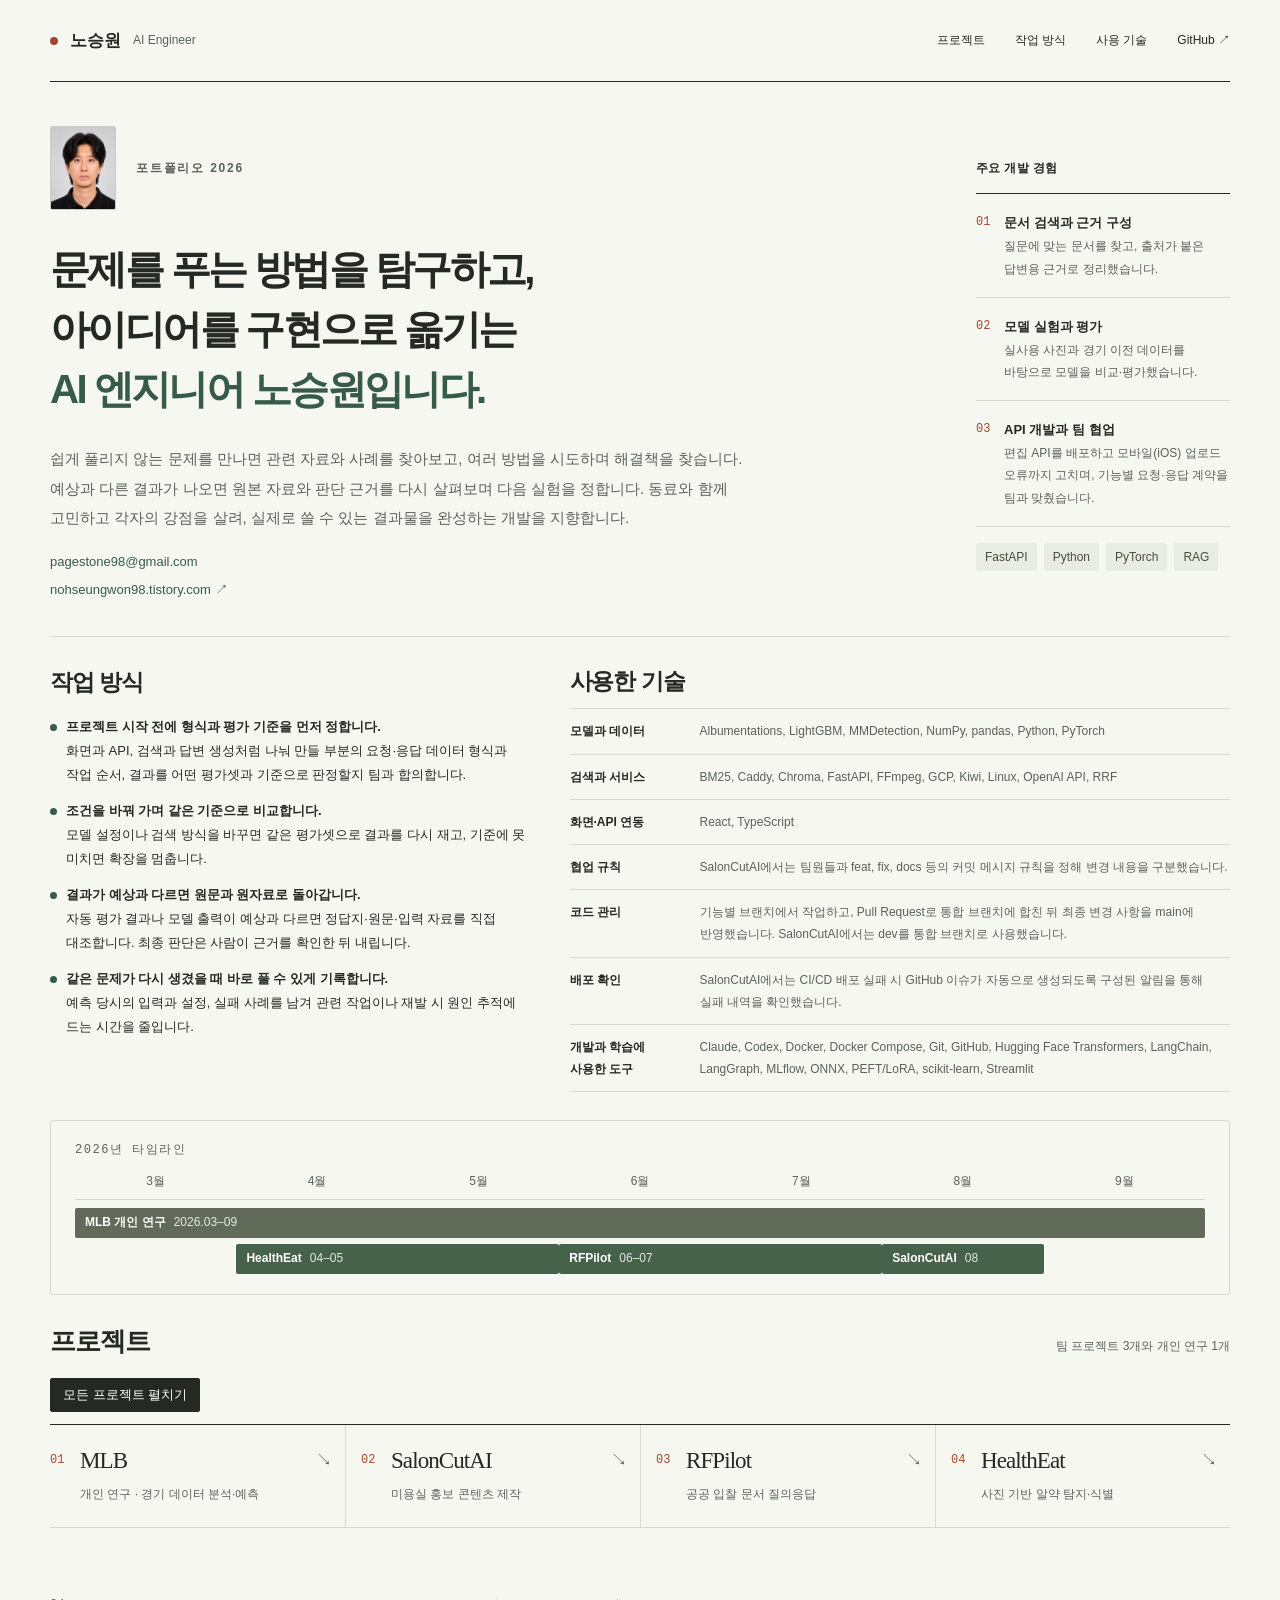
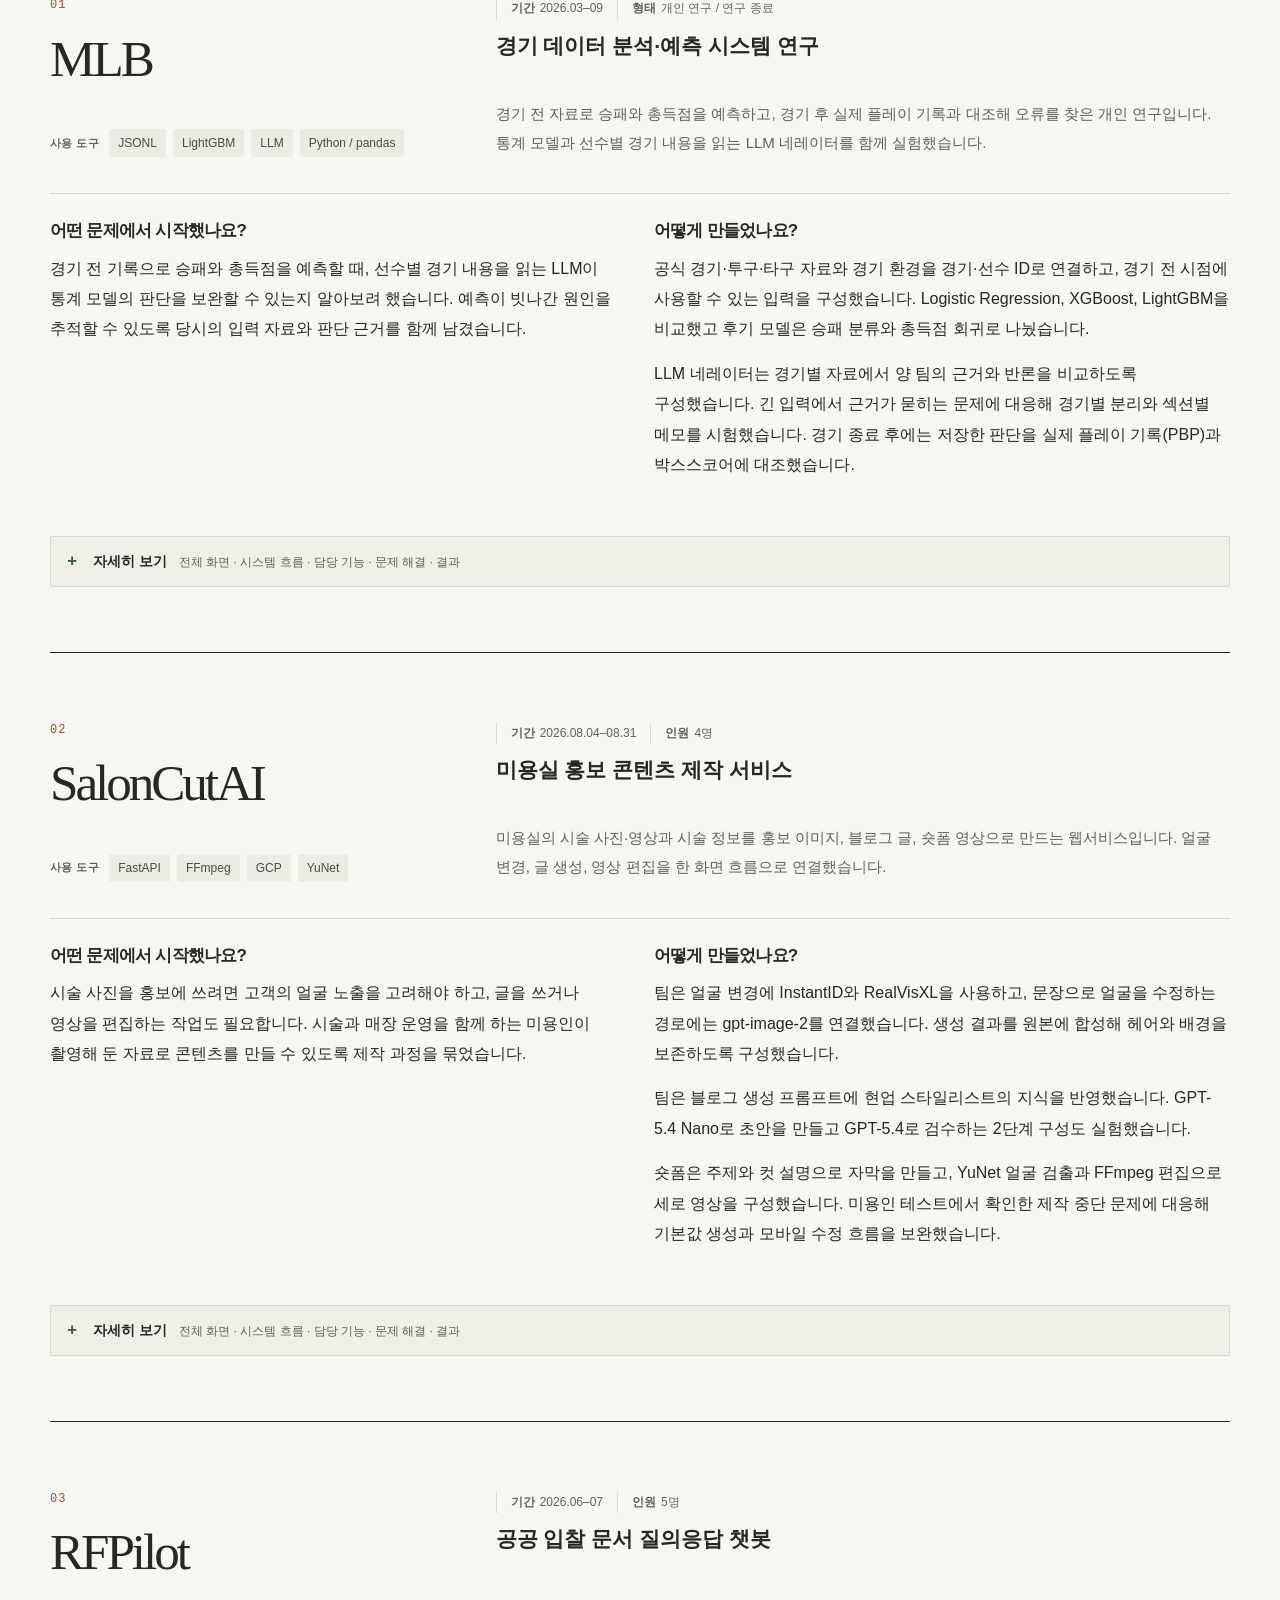
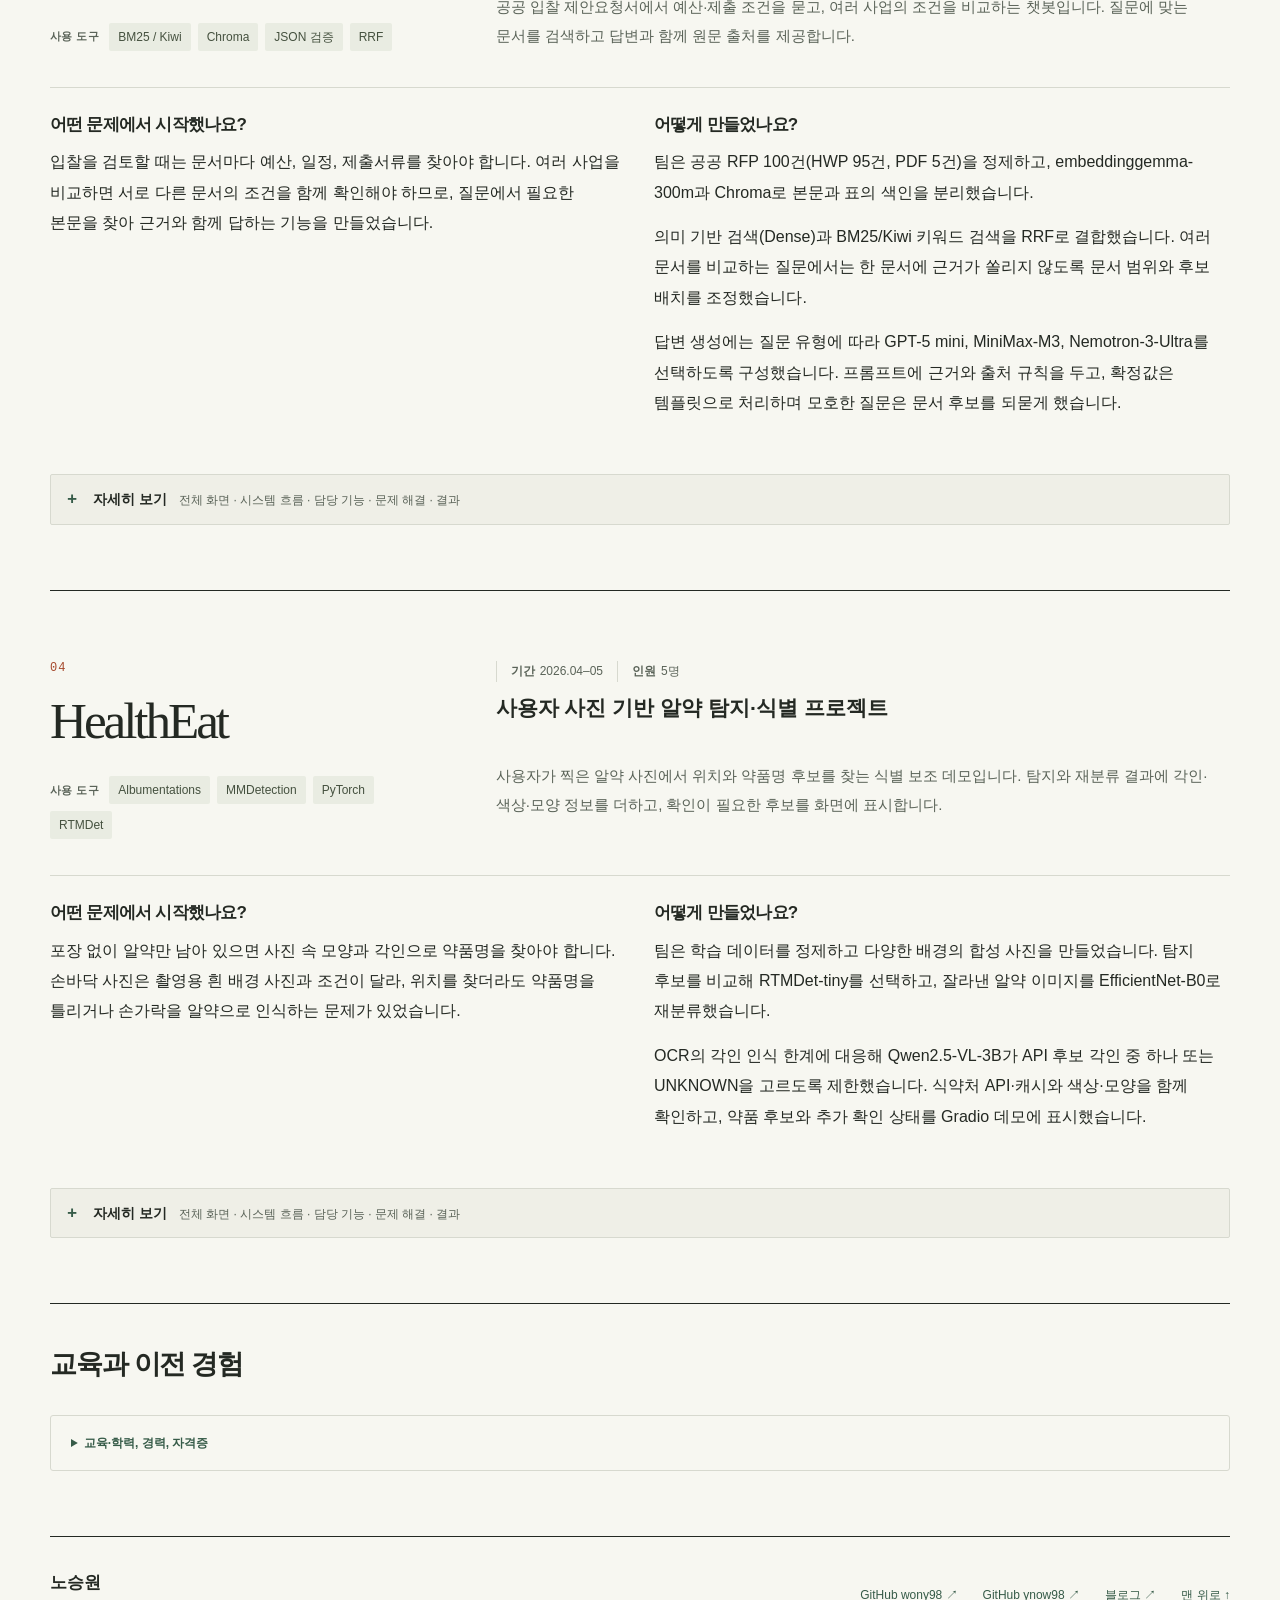
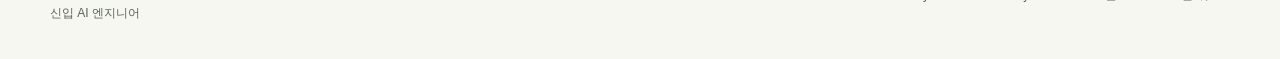
==== index.html @ b752fbfa "포트폴리오: 멘토 피드백 반영(소개문·기대 효과·RFPilot 화면 2장·전체 흐름도)과 MLflow 재실험·사후 정리 반영, 도구 목록에 MLflow 추가" ====
<!DOCTYPE html>

<html lang="ko">
<head>
<meta charset="utf-8"/>
<meta content="width=device-width, initial-scale=1" name="viewport"/>
<meta content="신입 AI 엔지니어 노승원의 포트폴리오. 숏폼 편집 서비스, 공공문서 검색, 야구 개인 연구, 알약 탐지 모델 실험의 작업물과 개발 경험입니다." name="description"/>
<title>노승원 | AI 엔지니어 포트폴리오</title>
<link href="styles.css" rel="stylesheet"/>
<link href="design.css" rel="stylesheet"/><link href="feedback.css" rel="stylesheet"/>
<script defer="" src="view.js"></script>
<link href="mentor.css" rel="stylesheet"/></head>
<body class="editorial-design">
<a class="skip" href="#main">본문으로 이동</a>
<header class="site-header"><a class="identity" href="#main">노승원<span>AI Engineer</span></a><nav aria-label="주 메뉴"><a href="#projects">프로젝트</a><a href="#approach">작업 방식</a><a href="#skills">사용 기술</a><a href="https://github.com/wony98" rel="noopener noreferrer" target="_blank">GitHub ↗</a></nav></header>
<main id="main">
<section aria-labelledby="intro-title" class="hero">
<div>
<div class="hero-byline"><figure class="hero-portrait"><img alt="노승원 증명사진" decoding="async" height="1422" src="assets/noh-seungwon-portrait.png" width="1106"/></figure><p class="eyebrow">포트폴리오 2026</p></div><h1 id="intro-title">문제를 푸는 방법을 탐구하고,<br/>아이디어를 구현으로 옮기는<br/><span>AI 엔지니어 노승원입니다.</span></h1><p class="intro">쉽게 풀리지 않는 문제를 만나면 관련 자료와 사례를 찾아보고, 여러 방법을 시도하며 해결책을 찾습니다. 예상과 다른 결과가 나오면 원본 자료와 판단 근거를 다시 살펴보며 다음 실험을 정합니다. 동료와 함께 고민하고 각자의 강점을 살려, 실제로 쓸 수 있는 결과물을 완성하는 개발을 지향합니다.</p><p class="contact-email"><a href="mailto:pagestone98@gmail.com">pagestone98@gmail.com</a></p><p class="contact-email contact-blog"><a href="https://nohseungwon98.tistory.com/" rel="noopener noreferrer" target="_blank">nohseungwon98.tistory.com ↗</a></p></div>
<div class="hero-side">
<aside class="hero-note"><span class="note-label">주요 개발 경험</span><p><strong>문서 검색과 근거 구성</strong><br/>질문에 맞는 문서를 찾고, 출처가 붙은 답변용 근거로 정리했습니다.</p><p><strong>모델 실험과 평가</strong><br/>실사용 사진과 경기 이전 데이터를 바탕으로 모델을 비교·평가했습니다.</p><p><strong>API 개발과 팀 협업</strong><br/>편집 API를 배포하고 모바일(iOS) 업로드 오류까지 고치며, 기능별 요청·응답 계약을 팀과 맞췄습니다.</p><div class="tags"><span>FastAPI</span><span>Python</span><span>PyTorch</span><span>RAG</span></div></aside>
</div>
</section>
<div class="intro-context"><section aria-labelledby="approach-title" class="approach" id="approach"><h2 id="approach-title">작업 방식</h2><div class="approach-grid"><ul class="how-list">
<li><b>프로젝트 시작 전에 형식과 평가 기준을 먼저 정합니다.</b>화면과 API, 검색과 답변 생성처럼 나눠 만들 부분의 요청·응답 데이터 형식과 작업 순서, 결과를 어떤 평가셋과 기준으로 판정할지 팀과 합의합니다.</li>
<li><b>조건을 바꿔 가며 같은 기준으로 비교합니다.</b>모델 설정이나 검색 방식을 바꾸면 같은 평가셋으로 결과를 다시 재고, 기준에 못 미치면 확장을 멈춥니다.</li>
<li><b>결과가 예상과 다르면 원문과 원자료로 돌아갑니다.</b>자동 평가 결과나 모델 출력이 예상과 다르면 정답지·원문·입력 자료를 직접 대조합니다. 최종 판단은 사람이 근거를 확인한 뒤 내립니다.</li>
<li><b>같은 문제가 다시 생겼을 때 바로 풀 수 있게 기록합니다.</b>예측 당시의 입력과 설정, 실패 사례를 남겨 관련 작업이나 재발 시 원인 추적에 드는 시간을 줄입니다.</li>
</ul></div></section><section aria-labelledby="skills-title" class="skills" id="skills"><h2 id="skills-title">사용한 기술</h2><div class="tool-rows"><div><h3>모델과 데이터</h3><p>Albumentations, LightGBM, MMDetection, NumPy, pandas, Python, PyTorch</p></div><div><h3>검색과 서비스</h3><p>BM25, Caddy, Chroma, FastAPI, FFmpeg, GCP, Kiwi, Linux, OpenAI API, RRF</p></div><div><h3>화면·API 연동</h3><p>React, TypeScript</p></div><div><h3>협업 규칙</h3><p>SalonCutAI에서는 팀원들과 feat, fix, docs 등의 커밋 메시지 규칙을 정해 변경 내용을 구분했습니다.</p></div><div><h3>코드 관리</h3><p>기능별 브랜치에서 작업하고, Pull Request로 통합 브랜치에 합친 뒤 최종 변경 사항을 main에 반영했습니다. SalonCutAI에서는 dev를 통합 브랜치로 사용했습니다.</p></div><div><h3>배포 확인</h3><p>SalonCutAI에서는 CI/CD 배포 실패 시 GitHub 이슈가 자동으로 생성되도록 구성된 알림을 통해 실패 내역을 확인했습니다.</p></div><div><h3>개발과 학습에 사용한 도구</h3><p>Claude, Codex, Docker, Docker Compose, Git, GitHub, Hugging Face Transformers, LangChain, LangGraph, MLflow, ONNX, PEFT/LoRA, scikit-learn, Streamlit</p></div></div></section></div>
<section aria-labelledby="tl-title" class="timeline">
<div class="tl-head"><p class="eyebrow" id="tl-title">2026년 타임라인</p></div>
<div aria-hidden="true" class="tl-months"><span>3월</span><span>4월</span><span>5월</span><span>6월</span><span>7월</span><span>8월</span><span>9월</span></div>
<div class="tl-rows">
<a aria-label="MLB 개인 연구, 2026년 3월부터 9월" class="solo" href="#mlb" style="grid-column:1/8;grid-row:1">MLB 개인 연구 <small>2026.03–09</small></a>
<a aria-label="HealthEat, 2026년 4월부터 5월" href="#healtheat" style="grid-column:2/4;grid-row:2">HealthEat <small>04–05</small></a>
<a aria-label="RFPilot, 2026년 6월부터 7월" href="#rfpilot" style="grid-column:4/6;grid-row:2">RFPilot <small>06–07</small></a>
<a aria-label="SalonCutAI, 2026년 8월" href="#salon" style="grid-column:6/7;grid-row:2"><span class="tl-full">SalonCutAI</span><span class="tl-short">Salon</span> <small>08</small></a>
</div>
</section>
<section aria-labelledby="projects-title" class="project-index" id="projects">
<div class="section-heading"><div><h2 id="projects-title">프로젝트</h2></div><p>팀 프로젝트 3개와 개인 연구 1개</p></div>
<p class="fold-controls"><button class="fold-all" data-mode="open" type="button">모든 프로젝트 펼치기</button></p>
<nav aria-label="프로젝트 바로가기" class="project-list"><a href="#mlb"><span class="index-number">01</span><span><strong>MLB</strong><small>개인 연구 · 경기 데이터 분석·예측</small></span><span class="index-kind">개인 연구</span><span aria-hidden="true">↘</span></a>
<a href="#salon"><span class="index-number">02</span><span><strong>SalonCutAI</strong><small>미용실 홍보 콘텐츠 제작</small></span><span class="index-kind">팀 / API·서빙·PM</span><span aria-hidden="true">↘</span></a>
<a href="#rfpilot"><span class="index-number">03</span><span><strong>RFPilot</strong><small>공공 입찰 문서 질의응답</small></span><span class="index-kind">팀 / Retrieval</span><span aria-hidden="true">↘</span></a>
<a href="#healtheat"><span class="index-number">04</span><span><strong>HealthEat</strong><small>사진 기반 알약 탐지·식별</small></span><span class="index-kind">팀 / 모델 실험</span><span aria-hidden="true">↘</span></a></nav>
</section>
<article aria-labelledby="mlb-title" class="case" id="mlb">
<header class="case-header"><p class="eyebrow">01</p><h2 id="mlb-title">MLB</h2><p class="case-purpose">경기 데이터 분석·예측 시스템 연구</p><p class="case-lead">경기 전 자료로 승패와 총득점을 예측하고, 경기 후 실제 플레이 기록과 대조해 오류를 찾은 개인 연구입니다. 통계 모델과 선수별 경기 내용을 읽는 LLM 네레이터를 함께 실험했습니다.</p><p class="meta"><span class="meta-item"><b class="meta-k">기간</b>2026.03–09</span><span class="meta-item"><b class="meta-k">형태</b>개인 연구 / 연구 종료</span></p><div class="tags"><span class="chips-k">사용 도구</span><span>JSONL</span><span>LightGBM</span><span>LLM</span><span>Python / pandas</span></div></header><section aria-label="MLB 문제와 접근" class="project-overview"><div><h3>어떤 문제에서 시작했나요?</h3><p>경기 전 기록으로 승패와 총득점을 예측할 때, 선수별 경기 내용을 읽는 LLM이 통계 모델의 판단을 보완할 수 있는지 알아보려 했습니다. 예측이 빗나간 원인을 추적할 수 있도록 당시의 입력 자료와 판단 근거를 함께 남겼습니다.</p></div><div><h3>어떻게 만들었나요?</h3><p>공식 경기·투구·타구 자료와 경기 환경을 경기·선수 ID로 연결하고, 경기 전 시점에 사용할 수 있는 입력을 구성했습니다. Logistic Regression, XGBoost, LightGBM을 비교했고 후기 모델은 승패 분류와 총득점 회귀로 나눴습니다.</p><p>LLM 네레이터는 경기별 자료에서 양 팀의 근거와 반론을 비교하도록 구성했습니다. 긴 입력에서 근거가 묻히는 문제에 대응해 경기별 분리와 섹션별 메모를 시험했습니다. 경기 종료 후에는 저장한 판단을 실제 플레이 기록(PBP)과 박스스코어에 대조했습니다.</p></div></section>
<details class="case-fold" id="mlb-fold"><summary aria-label="MLB 개인 연구 상세 내용 펼치기"><span class="fold-label"><span class="fold-when-closed">자세히 보기</span><span class="fold-when-open">접기</span></span><span class="fold-hint">전체 화면 · 시스템 흐름 · 담당 기능 · 문제 해결 · 결과</span></summary><div class="case-fold-body">
<h3 class="block-label">연구 결과물</h3>
<div class="service-output">
<div class="stack">
<div class="research-artifact" style="margin-bottom:0"><div class="artifact-heading"><span class="small-label">데이터 수집부터 경기 후 결과 대조까지</span><a href="https://github.com/wony98/mlb-prediction-error-analysis/blob/1ed4e673a734dd1495a81aa56d78e1c5a4c6d3bb/docs/RESEARCH_REPORT.md" rel="noopener noreferrer" target="_blank">보고서 원문 ↗</a></div><div class="research-steps"><div><span>01 / 데이터</span><h3>경기 전 시점으로 맞추기</h3><p>투수 누적 기록에서 당일 결과를 제외하고, 미래 정보를 보지 않는 시간순 평가로 구성</p></div><div><span>02 / 분석</span><h3>플레이의 맥락 읽기</h3><p>끝난 경기의 PBP를 읽고, 선발·불펜·타자 누적 지표와 연결하는 네레이터 추가</p></div><div><span>03 / 결과 대조</span><h3>입력과 판단을 대조하기</h3><p>예측 당시 입력을 남겨 경기 후 실제 플레이와 비교하고, 판단이 달라지는 이유 조사</p></div></div></div>
<div class="minitable"><table class="plain"><caption>승패 모델의 시간순 평가 설계 (공개용 사본 기준)</caption><thead><tr><th scope="col">구간</th><th scope="col">용도</th><th scope="col">규모</th></tr></thead><tbody><tr><td>2021~2023</td><td>학습</td><td>—</td></tr><tr><td>2024</td><td>검증</td><td>—</td></tr><tr><td>2025</td><td>테스트</td><td>2,416경기</td></tr></tbody></table></div>
</div>

</div><section class="whole-pipeline" id="mlb-system"><h3 class="block-label">전체 파이프라인</h3><figure><a href="assets/system-flows/mlb.svg" rel="noopener noreferrer" target="_blank"><img alt="MLB 입력부터 출력까지 전체 파이프라인" loading="lazy" src="assets/system-flows/mlb.svg"/></a><figcaption>수집부터 경기 후 검증까지의 연구 흐름입니다. 세부 모델·네레이터 구현은 시기별로 달라, 아래 상세 자료에서 각 실험을 나눠 설명합니다. <a href="assets/system-flows/mlb.svg" rel="noopener noreferrer" target="_blank">확대 보기 ↗</a> · <a href="assets/system-flows/mlb.mmd">Mermaid 원문</a></figcaption></figure></section><section class="contribution-intro"><h3 class="block-label">담당한 기능</h3><p>자료 수집 범위와 실험 목표, 검증 기준을 정하고 결과를 확인해 적용·중단 여부를 결정했습니다. 모델 입력 시점, 경기별 네레이터 구성과 오류 분석을 개인 연구로 진행했습니다.</p><div aria-label="맡은 역할" class="role-line role-chips"><span class="chips-k">맡은 역할</span><span class="chip">개인 연구 · 1인</span><span class="chip">자료 수집·입력 구성</span><span class="chip">모델·네레이터 실험</span><span class="chip">평가와 적용·중단 판단</span></div></section>
<h3 class="block-label">구현과 실험</h3>
<div class="features">
<div><h4>자료 연결과 점검</h4><p>경기와 선수 ID를 연결한 뒤 조인 중복, 단위, 결측을 확인했습니다. 예측에 쓸 투수 기록은 당일 결과를 제외한 값으로 구분했습니다.</p></div>
<div><h4>경기별 입력과 추론 분리</h4><p>경기별 메모장과 관련 자료를 나눠 한 경기씩 분석하도록 했습니다. 수집한 선수 자료가 최종 입력에서 빠졌는지도 대조했습니다.</p></div>
<div><h4>예측 당시 기록 보관</h4><p>경기 후 틀린 판단을 조사할 수 있도록, 입력과 모델 정보, 해시, 변수별 기여도를 예측 직후 함께 남기는 방식을 채택했습니다.</p></div>
<div><h4>판정 방식 비교와 확장 여부 결정</h4><p>같은 근거를 두 LLM이 읽은 결과를 비교했습니다. 일치도가 기준에 못 미친 판정 방식은 확장하지 않기로 했습니다.</p></div>
</div>
<section class="project-result"><h3 class="block-label">프로젝트 결과</h3><p>예측 당시 입력과 경기 후 자료를 구분해 오류를 조사할 수 있게 했습니다. 다만 서로 충돌하는 근거를 종합해 새 경기의 승리 팀을 일관되게 판단하는 기준은 해결하지 못했습니다.</p><p>종료 후 재실험에서 기존 누수 판정 규칙으로 선별한 피처 세트를 같은 분할에서 비교하고 실행 설정과 결과를 MLflow로 추적했습니다. 규칙 탐지 열을 뺀 모델은 이 분할에서 시장가격 환산 확률과 같은 수준(test AUC 0.58)이었습니다.</p></section><section aria-labelledby="mlb-evidence-title" class="outcome">
<h3 class="block-label">평가 결과와 조건</h3>
<div class="nums">
<div><span class="small-label">2025년 시간순 테스트</span><p class="n">2,416<span>경기</span></p><p>2021~2023년 학습, 2024년 검증을 거친 승패 모델의 테스트 규모입니다. 이후 전체 기간 재학습 모델과 구분했습니다.</p></div>
<div><span class="small-label">두 LLM의 판단 일치도</span><p class="n">0.524 <span>/ 이번 실험 통과 기준 0.60</span></p><p>같은 경기 자료를 보고 ‘예측할 만큼 근거가 충분한지’를 두 LLM이 각각 판단했습니다. 우연히 답이 같을 가능성을 보정한 일치도입니다(Cohen's kappa).</p></div>
<div><span class="small-label">판단 비교에 사용한 경기와 실행 횟수</span><p class="n">24<span>회 판단 / 5경기</span></p><p>고정한 경기 사례로 두 LLM의 판단을 비교한 규모입니다. 일치도 기준을 충족하지 못해 계획했던 96경기 비교는 진행하지 않았습니다.</p></div>
</div>
<div class="evidence" id="mlb-evidence"><h3 id="mlb-evidence-title">자료와 코드</h3><div class="evidence-links"><a href="https://github.com/wony98/mlb-prediction-error-analysis/blob/1ed4e673a734dd1495a81aa56d78e1c5a4c6d3bb/docs/RESEARCH_REPORT.md" rel="noopener noreferrer" target="_blank"><span>개인 연구</span>연구 보고서 ↗</a><a href="https://github.com/wony98/mlb-prediction-error-analysis/blob/1ed4e673a734dd1495a81aa56d78e1c5a4c6d3bb/src/_mlb_sp_asof_clean.py#L26-L49" rel="noopener noreferrer" target="_blank"><span>데이터 시점 수정</span>당일 기록 제외 코드 ↗</a><a href="https://github.com/wony98/mlb-prediction-error-analysis/blob/1ed4e673a734dd1495a81aa56d78e1c5a4c6d3bb/docs/RESEARCH_REPORT.md#%ED%8C%90%EB%8B%A8-%EC%9D%BC%EA%B4%80%EC%84%B1%EA%B3%BC-%EB%B3%B4%EB%A5%98%EB%8F%84-%EB%B3%84%EB%8F%84%EB%A1%9C-%EC%8B%9C%ED%97%98%ED%96%88%EB%8B%A4" rel="noopener noreferrer" target="_blank"><span>기준과 결과</span>판단 일치도와 실험 중단 기록 ↗</a><a href="https://github.com/wony98/mlb-prediction-error-analysis/blob/1ed4e673a734dd1495a81aa56d78e1c5a4c6d3bb/src/README.md" rel="noopener noreferrer" target="_blank"><span>발췌 소스 안내</span>소스 위치와 포함 범위 ↗</a><a href="https://github.com/wony98/mlb-prediction-error-analysis/blob/28c7e79188ab0613f762be5e9f08194358999c2a/docs/mlflow_leakage_experiment.md" rel="noopener noreferrer" target="_blank"><span>종료 후 재실험</span>MLflow 추적 기록 ↗</a></div><a class="repo-link" href="https://github.com/wony98/mlb-prediction-error-analysis" rel="noopener noreferrer" target="_blank">MLB GitHub ↗</a></div>
</section><section class="project-effect" aria-labelledby="mlb-effect-title"><h3 class="block-label" id="mlb-effect-title">기대 효과</h3><p>경기별 자료를 수작업으로 모으고 비교하는 부담을 줄이고, 예측 근거와 실제 플레이를 대조하며 분석 기준을 검증·개선하는 후속 연구에 활용할 수 있을 것으로 기대합니다.</p></section>
<div class="case-depth-body mlb-visible-body" id="mlb-details"><section class="mlb-originals mlb-featured" id="mlb-diagrams"><h3 class="block-label">연구 구조도와 구현 문서</h3><div class="details-body">
<div class="mlb-doc-links">
<a href="https://github.com/wony98/mlb-prediction-error-analysis/blob/1ed4e673a734dd1495a81aa56d78e1c5a4c6d3bb/docs/NARRATOR_ARCHITECTURE.md" rel="noopener noreferrer" target="_blank">네레이터와 긴 입력 대응 ↗</a>
<a href="https://github.com/wony98/mlb-prediction-error-analysis/blob/1ed4e673a734dd1495a81aa56d78e1c5a4c6d3bb/docs/JUDGMENT_CRITERIA.md" rel="noopener noreferrer" target="_blank">판단기준 추출과 적용 ↗</a>
<a href="https://github.com/wony98/mlb-prediction-error-analysis/blob/1ed4e673a734dd1495a81aa56d78e1c5a4c6d3bb/docs/ML_ARCHITECTURE.md" rel="noopener noreferrer" target="_blank">머신러닝 학습과 예측 ↗</a>
</div>
<div class="mlb-diagram-gallery">
<figure><a href="assets/mlb-details/narrator-detail.svg" rel="noopener noreferrer" target="_blank"><img alt="네레이터의 과거 경기 기록 누적, 경기 전 입력 구성, 경기별 추론과 결과 대조 구조" height="4425" loading="lazy" src="assets/mlb-details/narrator-detail.svg" width="2576"/></a><figcaption><b>네레이터 전체 구조</b><a href="assets/mlb-details/narrator-detail.svg" rel="noopener noreferrer" target="_blank">SVG 확대 ↗</a> · <a href="assets/mlb-details/narrator-detail.mmd" rel="noopener noreferrer" target="_blank">Mermaid 원문 ↗</a></figcaption></figure>
<figure><a href="assets/mlb-details/narrator-context-detail.svg" rel="noopener noreferrer" target="_blank"><img alt="입력 도달 검사, 경기별 메모장, 상단 배치 실험과 섹션별 중간 기록을 나눠 보여주는 구조" height="5251" loading="lazy" src="assets/mlb-details/narrator-context-detail.svg" width="1657"/></a><figcaption><b>긴 입력 대응 방법</b><a href="assets/mlb-details/narrator-context-detail.svg" rel="noopener noreferrer" target="_blank">SVG 확대 ↗</a> · <a href="assets/mlb-details/narrator-context-detail.mmd" rel="noopener noreferrer" target="_blank">Mermaid 원문 ↗</a></figcaption></figure>
<figure><a href="assets/mlb-details/criterion-extraction.svg" rel="noopener noreferrer" target="_blank"><img alt="종료 경기의 플레이와 사전자료에서 판단 방법, 필수조건과 무효화 조건을 추출하는 과정" height="2566" loading="lazy" src="assets/mlb-details/criterion-extraction.svg" width="1757"/></a><figcaption><b>판단기준 추출</b><a href="assets/mlb-details/criterion-extraction.svg" rel="noopener noreferrer" target="_blank">SVG 확대 ↗</a> · <a href="assets/mlb-details/criterion-extraction.mmd" rel="noopener noreferrer" target="_blank">Mermaid 원문 ↗</a></figcaption></figure>
<figure><a href="assets/mlb-details/criterion-application.svg" rel="noopener noreferrer" target="_blank"><img alt="과거 참고 사례 사용, 날짜를 제한한 기준 검색, 별도 조건 대조와 양 팀 경로 비교 실험" height="2111" loading="lazy" src="assets/mlb-details/criterion-application.svg" width="2486"/></a><figcaption><b>판단기준 검색과 적용</b><a href="assets/mlb-details/criterion-application.svg" rel="noopener noreferrer" target="_blank">SVG 확대 ↗</a> · <a href="assets/mlb-details/criterion-application.mmd" rel="noopener noreferrer" target="_blank">Mermaid 원문 ↗</a></figcaption></figure>
<figure><a href="assets/mlb-details/ml-detail.svg" rel="noopener noreferrer" target="_blank"><img alt="경기 이전 학습 입력 구성, 시간순 평가, 별도의 최종 재학습과 예측 입력 보존 과정" height="3231" loading="lazy" src="assets/mlb-details/ml-detail.svg" width="1800"/></a><figcaption><b>머신러닝 학습과 예측</b><a href="assets/mlb-details/ml-detail.svg" rel="noopener noreferrer" target="_blank">SVG 확대 ↗</a> · <a href="assets/mlb-details/ml-detail.mmd" rel="noopener noreferrer" target="_blank">Mermaid 원문 ↗</a></figcaption></figure>
</div>
</div></section>
<h3 class="block-label" id="mlb-narrator-title">네레이터 분석 구조</h3>
<figure aria-labelledby="mlb-narrator-title" class="dg narrator-map" id="mlb-narrator">
<div class="narrator-inputs">
<div class="narrator-card"><span class="small-label">미리 쌓아 둔 기록</span><h4>과거 경기 내용과 선수별 기록</h4><p>종료 경기의 플레이 기록(PBP)을 읽고, 선수별 지표와 대조해 사전에 알 수 있던 근거와 사후 사건을 나눠 보관</p></div>
<div class="narrator-card"><span class="small-label">이번 경기 자료</span><h4>양 팀의 선수와 경기 조건</h4><p>선발·타순·불펜 사용량과 최근 기록<br/>부상·날씨·구장 정보</p></div>
</div>
<div aria-hidden="true" class="narrator-connector">↓</div>
<div class="narrator-stage"><span class="small-label">01 / 입력 구성</span><h4>경기별 메모장으로 묶기</h4><p>목표일 이전 기록과 당일 사전자료를 연결합니다. 상황이 비슷한 과거 판단 사례를 참고로 붙이고, 입력 파일의 식별값(해시)을 함께 남깁니다.</p></div>
<div aria-hidden="true" class="narrator-connector">↓</div>
<div class="narrator-comparison">
<div class="narrator-stage"><span class="small-label">02 / 경기별 분석</span><h4>양 팀 근거와 반론 비교</h4><p>각 경기를 독립적으로 분석합니다. 선발·타선·불펜·환경을 비교하고, 모델의 계산 근거도 참고해 승패와 총득점을 따로 판단합니다.</p></div>
<div aria-hidden="true" class="narrator-feed-arrow">←</div>
<div class="narrator-card narrator-model"><span class="small-label">별도 통계 모델 · LightGBM</span><h4>승패 확률과 예상 총득점</h4><p>예측 당시 입력과 변수별 기여도<br/>모델의 선택은 비교할 참고 자료</p></div>
</div>
<div aria-hidden="true" class="narrator-connector">↓</div>
<div class="narrator-result"><span class="small-label">03 / 결과 기록</span><div class="narrator-outputs"><div><b>승패 방향</b><p>양 팀 중 근거가 우세한 쪽</p></div><div><b>총득점 방향</b><p>기준점보다 많을지 적을지</p></div><div><b>근거와 반론</b><p>선택을 지지하거나 약화하는 자료</p></div><div><b>판단 보류</b><p>결론을 정하기 어려운 경우</p></div></div></div>
<div aria-hidden="true" class="narrator-connector">↓</div>
<div class="narrator-storage"><b>경기별 JSON 저장 → 결과 취합·검사</b><p>경기 ID, 입력 해시와 응답 형식을 코드로 검사하고 실패한 경기만 제한적으로 다시 처리합니다. 독립 LLM 검토는 실행 조건에 따라 별도로 적용합니다.</p></div>
<div class="loop"><b>경기 종료 후</b>: 저장한 예측과 근거를 실제 플레이 기록과 대조하고, 사전정보와 사후 사건을 나눠 다음 분석에 참고합니다.</div>
<figcaption><a href="assets/mlb-details/narrator-detail.svg" rel="noopener noreferrer" target="_blank">네레이터 상세 구조 크게 보기 ↗</a> · <a href="assets/mlb-architecture.png" rel="noopener noreferrer" target="_blank">전체 연구 구조 ↗</a></figcaption>
</figure>
<section aria-labelledby="mlb-input-title" class="mlb-development" id="mlb-input-design">
<h3 class="block-label" id="mlb-input-title">긴 입력에서 근거가 빠지는 문제</h3>
<p class="mlb-section-intro">수집한 선수 자료가 최종 입력에 빠지거나, 전달한 반대 근거를 최종 판단에서 다루지 않는 경우가 있었습니다. 긴 문맥 중간의 정보를 놓치는 Lost in the Middle을 의식해 입력 구성과 검토 방식을 바꿨습니다.</p>
<p class="mlb-group-label">도입한 구조</p>
<div class="mlb-method-grid">
<div><h4>원본 자료와 최종 입력 대조</h4><p>경기·선발·타순·선수별 자료 목록과 프롬프트를 비교해, 자료를 모은 뒤 전달 과정에서 빠진 항목을 찾았습니다.</p></div>
<div><h4>경기별 메모장과 독립 추론</h4><p>여러 경기를 한 번에 판단하던 입력을 나눴습니다. 한 경기의 사실과 참고 사례를 메모장으로 묶고, 경기마다 따로 분석하게 했습니다.</p></div>
</div>
<p class="mlb-group-label">추가로 시험한 방법</p>
<div class="mlb-method-grid mlb-trials">
<div><h4>핵심 근거를 앞부분에 재배치</h4><p>충돌하는 근거를 입력 앞에 다시 배치해 비교했습니다. 적중 건수가 늘지 않아 기본 적용은 보류했습니다.</p></div>
<div><h4>분야별 중간 판단 저장</h4><p>선발·타선·불펜 등 10개 섹션을 차례로 읽고, 근거와 반론을 JSON으로 저장했습니다. 최종 단계가 이 기록을 다시 읽고 비교하도록 시험했습니다.</p></div>
</div>
<div class="mlb-result-note"><p>입력에서 빠진 자료와 판단 기록에서 빠진 근거를 나눠 확인할 수 있게 됐습니다. 근거 ID의 기록 여부는 검사했지만, 그 의미를 정확히 이해하고 판단에 반영했는지는 별도 문제로 남았습니다.</p></div>
</section>
<section aria-labelledby="mlb-criteria-title" class="mlb-development" id="mlb-criteria">
<h3 class="block-label" id="mlb-criteria-title">어떤 근거를 우선해 판단할 것인가</h3>
<p class="mlb-section-intro">사전자료를 전달해도 종합 성적에 치우치거나, 근거가 부족하다며 판단을 과도하게 보류했습니다. 과거 경기에서 판단 방법을 뽑아 참고 사례로 연결했고, 다음 연구에서는 조건과 반론을 더 자세히 기록했습니다.</p>
<ol class="mlb-criteria-studies">
<li><span class="small-label">기준 추출 연구</span><h4>과거 경기에서 판단 방법 정리</h4><p>실제 플레이와 당시 사전정보를 대조했습니다. 어떤 조건을 함께 봐야 했는지, 어떤 반대 근거가 그 판단을 무효화하는지 남겼습니다. 경기 후에야 알게 된 사건은 사전 조건에서 제외했습니다.</p></li>
<li><span class="small-label">검색 연구</span><h4>다른 경기의 당일 조건과 연결</h4><p>대상 경기보다 이전 사례만 검색했습니다. 과거 선수의 수치나 근거 번호를 그대로 쓰지 않고, 오늘 경기에서 대응하는 값과 출처에 다시 연결했습니다.</p></li>
<li><span class="small-label">단계별 판정 실험</span><h4>양 팀의 승리 경로와 반론 비교</h4><p>필수조건 충족 여부와 기준을 무효화하는 조건을 따로 판단했습니다. 양 팀의 승리 경로, 서로 충돌하는 근거, 최종 선택 이유를 단계별로 저장했습니다.</p></li>
</ol>
<p class="mlb-study-note">판단기준 추출·검색·단계별 판정은 각각 별도 연구로 진행했습니다.</p>
<div class="mlb-result-note"><p>참고 기준을 찾았는지뿐 아니라, 오늘 경기에서 그 기준을 적용하거나 배제한 이유까지 추적할 수 있게 했습니다.</p></div>
</section>
<details class="technical"><summary>경기 이전 투수 기록 구성 코드</summary><div class="details-body"><div><p class="code-label">공개 소스 <code>src/_mlb_sp_asof_clean.py</code> 26~49행 중 일부입니다. 투수의 누적합에서 현재 경기 값을 빼는 부분을 발췌했습니다.</p><pre class="codebox">def asof_sp_full(g):
    """게임레벨 박스(g) → per-(gamePk,side) as-of-prior SP스탯. 순수함수(테스트).
    핵심 누수0 불변: c_X = sp_id별 시간순 cumsum − 현재경기 (현재경기 자신 제외)."""
    ...
    sp = pd.concat(rows).dropna(subset=["sp_id"]).sort_values("date").reset_index(drop=True)
    sp["sp_id"] = sp["sp_id"].astype(int)
    gr = sp.groupby("sp_id")
    for col in ("er", "ip", "h", "bb", "k", "hr"):
        sp[f"c_{col}"] = gr[col].cumsum() - sp[col]   # 누적 − 현재 = as-of-prior (현재경기 제외=누수0)
    sp["nprior"] = gr.cumcount()</pre></div></div></details>
<details class="technical"><summary>공개 소스의 범위와 사용한 도구</summary><div class="details-body"><p>공개 저장소는 연구 소스 발췌본입니다. 원천 데이터와 일부 의존 모듈을 포함하지 않아, 전체 파이프라인을 즉시 실행할 수 있는 패키지는 아닙니다.</p><p class="detail-tools">Google Drive API, JSONL, LightGBM, pandas, Python</p></div></details>
</div>
<section aria-labelledby="mlb-ts-title" class="troubleshoot"><h3 class="block-label" id="mlb-ts-title">문제 해결 기록 <span>문제 → 원인 → 조치 → 결과</span></h3><p class="ts-sub">입력 시점 오류와 예측 기록 보관</p><div class="troubles">
<section aria-labelledby="mlb-t1" class="trouble"><h4 id="mlb-t1">기간은 나눠 평가했는데, 누적값에 당일 결과가 섞였습니다.</h4><dl>
<dt>문제</dt><dd>학습/검증 기간을 분리해도 입력 시점 오류는 사라지지 않았습니다.</dd>
<dt>원인</dt><dd>투수의 누적 비율 지표에 예측 대상 경기의 결과가 포함돼 있었습니다.</dd>
<dt>조치</dt><dd>투수 ID별로 기록을 시간순으로 정렬하고, 누적합에서 현재 경기 값을 뺐습니다.</dd>
<dt>결과</dt><dd>투수의 경기 이전 기록으로 입력을 다시 만들었습니다.</dd>
</dl></section>
<section aria-labelledby="mlb-t2" class="trouble"><h4 id="mlb-t2">사후 CSV로는 그때의 판단을 설명하기 어려웠습니다.</h4><dl>
<dt>문제</dt><dd>그때 어떤 입력으로 예측했는지 알아야 틀린 판단을 조사할 수 있었습니다.</dd>
<dt>원인</dt><dd>예측 후 값을 합치거나 보강한 CSV로 기여도를 다시 계산하면, 원래 예측에 쓴 입력을 설명하지 못할 수 있었습니다.</dd>
<dt>조치</dt><dd>예측 직후의 입력과 모델 정보, 해시, 변수별 기여도를 별도 파일에 함께 저장했습니다.</dd>
<dt>결과</dt><dd>당시 입력으로 계산한 근거를 보존해, 사후에 보강한 자료와 구분해 대조할 수 있게 했습니다.<small>변수별 기여도는 모델의 계산을 설명하며, 실제 경기 결과의 원인을 증명하지는 않습니다.</small></dd>
</dl></section>
</div></section>
<details class="technical preserved-verification"><summary>추가 검증 기록</summary><div class="details-body"><p><strong>취한 조치와 검증 결과</strong><br/>선발투수의 누적 기록을 계산할 때 현재 경기 기록을 빼도록 수정하고, 그 기록이 섞이면 실패하는 회귀 검사를 남겼습니다. 기존 검사 3종을 다시 실행해 첫 등판과 이후 등판에서 현재 경기 기록이 제외되는 것을 확인했습니다. <a href="https://github.com/wony98/mlb-prediction-error-analysis/blob/1ed4e673a734dd1495a81aa56d78e1c5a4c6d3bb/src/_mlb_sp_asof_clean.py#L26-L49" rel="noopener noreferrer" target="_blank">시점 계산 코드 ↗</a></p></div></details><div class="lesson" id="mlb-reflection"><span class="small-label">회고</span><p>입력과 판단 기록을 함께 남겨야 오류의 원인을 좁힐 수 있었습니다. 근거를 빠짐없이 전달하는 것과 그 근거로 승리 팀을 일관되게 고르는 것은 다른 문제로 남았습니다.</p></div>
<p class="fold-end"><button class="fold-close" data-case="mlb" type="button">MLB 개인 연구 접기 ↑</button></p>
</div></details>
</article>
<article aria-labelledby="salon-title" class="case" id="salon">
<header class="case-header"><p class="eyebrow">02</p><h2 id="salon-title">SalonCutAI</h2><p class="case-purpose">미용실 홍보 콘텐츠 제작 서비스</p><p class="case-lead">미용실의 시술 사진·영상과 시술 정보를 홍보 이미지, 블로그 글, 숏폼 영상으로 만드는 웹서비스입니다. 얼굴 변경, 글 생성, 영상 편집을 한 화면 흐름으로 연결했습니다.</p><p class="meta"><span class="meta-item"><b class="meta-k">기간</b>2026.08.04–08.31</span><span class="meta-item"><b class="meta-k">인원</b>4명</span></p><div class="tags"><span class="chips-k">사용 도구</span><span>FastAPI</span><span>FFmpeg</span><span>GCP</span><span>YuNet</span></div></header><section aria-label="SalonCutAI 문제와 접근" class="project-overview"><div><h3>어떤 문제에서 시작했나요?</h3><p>시술 사진을 홍보에 쓰려면 고객의 얼굴 노출을 고려해야 하고, 글을 쓰거나 영상을 편집하는 작업도 필요합니다. 시술과 매장 운영을 함께 하는 미용인이 촬영해 둔 자료로 콘텐츠를 만들 수 있도록 제작 과정을 묶었습니다.</p></div><div><h3>어떻게 만들었나요?</h3><p>팀은 얼굴 변경에 InstantID와 RealVisXL을 사용하고, 문장으로 얼굴을 수정하는 경로에는 gpt-image-2를 연결했습니다. 생성 결과를 원본에 합성해 헤어와 배경을 보존하도록 구성했습니다.</p><p>팀은 블로그 생성 프롬프트에 현업 스타일리스트의 지식을 반영했습니다. GPT-5.4 Nano로 초안을 만들고 GPT-5.4로 검수하는 2단계 구성도 실험했습니다.</p><p>숏폼은 주제와 컷 설명으로 자막을 만들고, YuNet 얼굴 검출과 FFmpeg 편집으로 세로 영상을 구성했습니다. 미용인 테스트에서 확인한 제작 중단 문제에 대응해 기본값 생성과 모바일 수정 흐름을 보완했습니다.</p></div></section>
<details class="case-fold" id="salon-fold"><summary aria-label="SalonCutAI 상세 내용 펼치기"><span class="fold-label"><span class="fold-when-closed">자세히 보기</span><span class="fold-when-open">접기</span></span><span class="fold-hint">전체 화면 · 시스템 흐름 · 담당 기능 · 문제 해결 · 결과</span></summary><div class="case-fold-body">
<h3 class="block-label">서비스 화면</h3>
<div class="service-output">


<div class="whole-service-gallery"><figure class="service-shot"><a href="assets/salon-face.png" rel="noopener noreferrer" target="_blank"><img alt="얼굴 변경 이미지" loading="lazy" src="assets/salon-face.png"/></a><figcaption><strong>얼굴 변경 이미지</strong><p>시술 사진의 얼굴을 가상 인물로 바꾸고 결과를 확인합니다.</p><a href="assets/salon-face.png" rel="noopener noreferrer" target="_blank">원본 화면 보기 ↗</a></figcaption></figure><figure class="service-shot"><a href="assets/salon-blog.png" rel="noopener noreferrer" target="_blank"><img alt="블로그 글" loading="lazy" src="assets/salon-blog.png"/></a><figcaption><strong>블로그 글</strong><p>매장·시술 정보로 만든 글을 확인하고 복사합니다.</p><a href="assets/salon-blog.png" rel="noopener noreferrer" target="_blank">원본 화면 보기 ↗</a></figcaption></figure><figure class="service-shot"><a href="assets/salon-result.png" rel="noopener noreferrer" target="_blank"><img alt="숏폼 영상" loading="lazy" src="assets/salon-result.png"/></a><figcaption><strong>숏폼 영상</strong><p>여러 클립을 편집한 영상을 저장하거나 수정합니다.</p><a href="assets/salon-result.png" rel="noopener noreferrer" target="_blank">원본 화면 보기 ↗</a></figcaption></figure></div><details class="technical"><summary>숏폼 제작 순서 보기</summary><div class="details-body"><div class="shots">
<figure><span class="step">1</span><a href="assets/salon-01-upload.png" rel="noopener noreferrer" target="_blank"><img alt="SalonCutAI 영상 고르기 화면. 시술 전·과정·완성 클립을 선택해 숏폼 제작을 시작하는 단계" height="825" loading="lazy" src="assets/salon-01-upload.png" width="751"/></a><figcaption>시술 전·과정·완성 클립을 골라 숏폼 제작을 시작하는 화면</figcaption></figure>
<figure><span class="step">2</span><a href="assets/salon-02-settings.png" rel="noopener noreferrer" target="_blank"><img alt="SalonCutAI 자동 편집 설정 화면. 주제·분위기와 선택 영상을 확인하고 필요한 경우만 세부 조정하는 단계" height="766" loading="lazy" src="assets/salon-02-settings.png" width="605"/></a><figcaption>주제·분위기와 선택 영상을 확인하고, 필요한 경우만 세부 조정</figcaption></figure>
<figure><span class="step">3</span><a href="assets/salon-result.png" rel="noopener noreferrer" target="_blank"><img alt="SalonCutAI 숏폼 완성 화면. 자막이 들어간 영상과 저장·수정 버튼이 표시되어 있습니다." height="608" loading="lazy" src="assets/salon-result.png" width="572"/></a><figcaption>완성 영상을 저장하거나 수정하는 화면 캡처</figcaption></figure>
</div></div></details></div><section class="whole-pipeline" id="salon-system"><h3 class="block-label">전체 파이프라인</h3><figure><a href="assets/system-flows/salon.svg" rel="noopener noreferrer" target="_blank"><img alt="SalonCutAI 입력부터 출력까지 전체 파이프라인" loading="lazy" src="assets/system-flows/salon.svg"/></a><figcaption>얼굴 변경·블로그·숏폼의 전체 서비스 흐름입니다. GCP는 프로젝트 당시의 배포 환경이며, 부트캠프 종료 후 서버가 정리됐습니다. <a href="assets/system-flows/salon.svg" rel="noopener noreferrer" target="_blank">확대 보기 ↗</a> · <a href="assets/system-flows/salon.mmd">Mermaid 원문</a></figcaption></figure><p class="flow-key"><span aria-hidden="true"></span>파란 상자는 담당했던 기능과 연결된 부분입니다. 구체적인 작업은 아래에 설명했습니다.</p></section><section class="contribution-intro"><h3 class="block-label">담당한 기능</h3><p>팀장·PM으로 기능별 요청·응답 형식과 통합 순서를 조율했습니다. 숏폼 편집 엔진과 API, 텍스트 자막 API, 서빙 인프라를 맡았고, 모바일 편집 화면은 프론트엔드 담당자와 함께 수정했습니다.</p><div aria-label="맡은 역할" class="role-line role-chips"><span class="chips-k">맡은 역할</span><span class="chip">팀장·PM</span><span class="chip">숏폼 편집 엔진·API</span><span class="chip">텍스트 자막 API</span><span class="chip">서빙 인프라</span><span class="chip">모바일 웹 대응(업로드·조정 화면)</span></div></section>
<h3 class="block-label">구현과 실험</h3>
<div class="features">
<div><h4>편집 요청 검증</h4><p>클립 2~8개를 받고, 편집 구간은 클립당 5초, 전체 30초로 제한했습니다. 소수점 경계값도 테스트했습니다.</p></div>
<div><h4>기본값으로 생성, 필요하면 조정</h4><p>옵션 없이도 클립당 2초, 기본 순서, 무음으로 만들 수 있습니다. 시작·끝 시간과 순서, 원본 소리는 사용자가 바꿀 수 있습니다.</p></div>
<div><h4>자막 수정과 얼굴 블러</h4><p>생성된 자막은 사용자가 수정할 수 있습니다. 블러는 가장 큰 얼굴 1명에 적용하며, 다중 얼굴 블러와 TTS는 MVP에서 완성하지 못했습니다.</p></div>
<div><h4>서비스 통합과 배포</h4><p>PM으로서 기능별 요청·응답 계약을 팀과 먼저 합의하고, 역할별 병렬·순차 작업을 구분해 통합 순서를 설계했습니다.</p><p>변경된 서버만 재시작하고, 배포 실패는 GitHub 이슈로 알리도록 구성했습니다.</p></div>
</div>
<section class="project-result"><h3 class="block-label">프로젝트 결과</h3><p>세 기능을 웹서비스로 통합해 GCP에서 실행하고 미용인 사용자 테스트를 진행했습니다. 설정과 업로드 때문에 숏폼 제작을 중단하는 문제를 확인해 기본값 생성과 모바일 사용 흐름을 보완했습니다. 수정 후 완주율은 다시 측정하지 못했습니다.</p><p>블로그의 2단계 작성·검수 실험은 10개 시술 시나리오의 LLM 내부 평가에서 80.6점에서 94.5점으로 높아졌습니다(100점 만점). 사용자 만족도나 실제 제작 시간의 개선을 측정한 점수는 아닙니다.</p></section><section aria-labelledby="salon-evidence-title" class="outcome">
<h3 class="block-label">평가 결과와 조건</h3>
<div class="nums">
<div><span class="small-label">엔진/API 격리 테스트</span><p class="n">92<span>건</span></p><p>8월 22일의 구현 검증 기록입니다. 사용자 테스트(8월 18~19일) 이후의 수치입니다.</p></div>
<div><span class="small-label">공개 주소에서 전체 흐름 1회 실행(E2E)</span><p class="n">약 37.9<span>초</span></p><p>8월 28일, 3클립 입력에서 자막·영상 생성 각 1회. 한 번 측정한 처리 시간입니다.</p></div>
<div><span class="small-label">사용자 테스트 후 바로 고친 것</span><p class="n">3<span>건</span></p><p>미용인 사용자 테스트(8월 18~19일)에서 나온 중단 원인을 기본값 생성, iOS 업로드, 조정 화면 3가지로 수정했습니다.</p></div>
</div>
<div class="evidence" id="salon-evidence"><h3 id="salon-evidence-title">자료와 코드</h3><div class="evidence-links"><a href="https://github.com/qja0707/SalonCutAI/blob/491a647cd43864f58ac42fd03bd3039dad0cef22/docs/final/1%ED%8C%80_SalonCutAI_%EC%B5%9C%EC%A2%85%EB%B3%B4%EA%B3%A0%EC%84%9C.pdf" rel="noopener noreferrer" target="_blank"><span>서비스 소개</span>최종 보고서 PDF ↗</a><a href="https://github.com/qja0707/SalonCutAI/blob/491a647cd43864f58ac42fd03bd3039dad0cef22/backend/src/api/video_captions.py" rel="noopener noreferrer" target="_blank"><span>구현 코드</span>텍스트 자막 API ↗</a><a href="https://github.com/qja0707/SalonCutAI/blob/491a647cd43864f58ac42fd03bd3039dad0cef22/backend/tests/api/test_video_captions.py" rel="noopener noreferrer" target="_blank"><span>입력과 오류 처리</span>API 계약 테스트 ↗</a><a href="https://github.com/qja0707/SalonCutAI/blob/491a647cd43864f58ac42fd03bd3039dad0cef22/backend/tests/ai_engine/video_gen/test_engine.py#L83-L148" rel="noopener noreferrer" target="_blank"><span>소수점 편집 구간</span>경계 테스트 ↗</a></div><a class="repo-link" href="https://github.com/qja0707/SalonCutAI" rel="noopener noreferrer" target="_blank">SalonCutAI GitHub ↗</a></div>
</section><section class="project-effect" aria-labelledby="salon-effect-title"><h3 class="block-label" id="salon-effect-title">기대 효과</h3><p>미용인이 시술 자료를 홍보 이미지·글·영상으로 재사용해 콘텐츠 제작에 드는 시간과 외주 부담을 줄이고, 시술과 매장 운영에 더 집중할 수 있을 것으로 기대합니다.</p></section>
<details class="case-depth" id="salon-details"><summary><span>숏폼 처리 구조와 업로드·배포 문제</span><span aria-hidden="true" class="depth-icon">+</span></summary><div class="case-depth-body">
<h3 class="block-label">구현 구조</h3>
<div class="dg">
<span class="lane-title">숏폼 처리 구조</span>
<div class="flow">
<div class="node"><b>Next.js 화면</b><small>영상 선택 → 설정 → 저장. 편집 화면 일부 기여(PR #180)</small></div>
<span aria-hidden="true" class="arrow">→</span>
<div class="node mine"><b>FastAPI 숏폼 API</b><small>입력 검증 → 비동기 편집 작업 → 상태 조회</small></div>
<span aria-hidden="true" class="arrow">→</span>
<div class="branch" style="flex:3 1 420px">
<div class="node mine"><b>① 텍스트 자막 생성</b><small>시술 주제·컷 설명(텍스트) → gpt-4o-mini → 입력 밖 사실 제한, 사용자 직접 수정. 영상·대표 프레임·사용 구간은 자막 요청에 전송되지 않음</small></div>
<div class="node mine"><b>② 영상 처리</b><small>YuNet 얼굴 검출(5프레임 간격·보간) → 얼굴 피부 분할 블러(가장 큰 얼굴 1명) → FFmpeg 구간 절단·순서·9:16·자막 합성</small></div>
</div>
<span aria-hidden="true" class="arrow">→</span>
<div class="node io"><b>결과 화면</b><small>이대로 저장 · 조금 수정하기 · 새 영상 만들기</small></div>
</div>
<div class="band env" style="margin-top:14px"><span><b>실행 환경</b></span><span class="chip">GCP L4 VM</span><span class="chip">systemd</span><span class="chip">Caddy · HTTPS(DuckDNS)</span><span class="chip">5분 타이머 배포 · 변경 범위별 재시작</span><span class="chip">실패 시 GitHub 이슈 알림</span></div>
</div>
<details class="technical"><summary>업로드 오류와 배포 문제</summary><div class="details-body"><p>공개 주소에서 영상 업로드와 복사가 실패했습니다. 원인 중 하나는 HTTPS가 필요한 브라우저 API였습니다. 폴백을 보완하고 DuckDNS, Caddy, Let's Encrypt로 HTTPS를 구성했습니다.</p><p>5초 이내 요청이 부동소수점 오차로 거부되는 문제에는 1e-6초 허용 오차를 뒀습니다. 한국어 자막이 네모로 표시되던 서버에는 글꼴을 추가했습니다.</p><p>문서만 바꿔도 모델을 약 3분간 다시 적재하던 배포 경로도 손봤습니다.</p><p class="detail-tools">Caddy, DuckDNS, FastAPI, FFmpeg, GCP L4, OpenAI API, Python, systemd, YuNet</p></div></details>
</div></details>
<section aria-labelledby="salon-ts-title" class="troubleshoot"><h3 class="block-label" id="salon-ts-title">문제 해결 기록 <span>문제 → 원인 → 조치 → 결과</span></h3><p class="ts-sub">얼굴 블러와 모바일 업로드 개선 과정</p><div class="troubles">
<section aria-labelledby="salon-t1" class="trouble"><h4 id="salon-t1">수치 검사는 통과했는데 머리카락이 가려졌습니다.</h4><dl>
<dt>문제</dt><dd>규격·처리 시간·블러 적용 프레임이 정상이어도 블러가 머리카락을 덮고, 화면 가장자리 일부 얼굴은 노출됐습니다.</dd>
<dt>원인</dt><dd>블러 영역이 머리카락까지 덮었습니다. 가장자리 얼굴 후보의 점수는 0.332~0.699였는데, 후단 임계값이 0.75여서 후보에서 빠졌습니다.</dd>
<dt>조치</dt><dd>같은 조건에서 블러 방식 4안을 비교해 얼굴 피부 분할을 선택하고, 임계값 0.60과 보간을 적용한 뒤 결과 영상을 육안 확인했습니다.</dd>
<dt>결과</dt><dd>검사한 8개 구간에서는 모두 블러가 적용됐습니다. 머리카락 보존을 우선하자 최종 처리 시간은 약 64초(63.840/64.068초)로 목표 60초를 넘었습니다.<small>새로운 영상에서도 얼굴이 모두 가려지는지는 추가 검증이 필요합니다.</small></dd>
</dl></section>
<section aria-labelledby="salon-t2" class="trouble"><h4 id="salon-t2">테스트 참여자 대부분이 숏폼을 끝까지 만들지 못했습니다.</h4><dl>
<dt>문제</dt><dd>미용인 대상 사용자 테스트(8월 18~19일)에서 숏폼을 끝까지 만든 참여자는 소수였고, 대부분은 중간에 멈췄습니다.<small>중단 사유는 사용법과 업로드 문제였고, 한 사람이 두 가지를 모두 꼽기도 했습니다.</small></dd>
<dt>원인</dt><dd>세부 설정을 다 이해해야 생성할 수 있었고, 모바일(iOS) 업로드가 실패했으며, 조정 화면이 복잡했습니다.</dd>
<dt>조치</dt><dd>세부 설정 없이 기본값으로 먼저 영상을 만들 수 있게 바꿨습니다. iOS 영상 선택 필터와 파일당 160MiB 업로드 상한, 요청 스트리밍도 고쳤습니다. 조정 화면은 프론트엔드 담당자와 함께 모바일 3단계로 다시 나눴습니다.</dd>
<dt>결과</dt><dd>수정 후 사용자 재평가는 하지 못했습니다.</dd>
</dl></section>
</div></section>
<details class="technical preserved-verification"><summary>추가 검증 기록</summary><div class="details-body"><p><strong>취한 조치와 검증 결과</strong><br/>정상인 5초 편집 구간이 소수점 오차로 거부되지 않도록 길이 검사에 1e-6초 허용 오차와 경계 테스트를 추가했습니다. 검사 함수를 다시 실행해 시작 3.3초·끝 8.3초인 구간은 허용되고, 5.001초짜리 구간과 전체 길이 30초 초과 입력은 거부되는 것을 확인했습니다. <a href="https://github.com/qja0707/SalonCutAI/blob/491a647cd43864f58ac42fd03bd3039dad0cef22/backend/tests/ai_engine/video_gen/test_engine.py" rel="noopener noreferrer" target="_blank">경계 테스트 ↗</a></p></div></details><div class="lesson" id="salon-reflection"><span class="small-label">회고</span><p>사용자 테스트에서 설정과 업로드 때문에 제작이 중단되는 것을 보고 기본값 생성과 모바일 흐름을 보완했습니다. 수정 후에도 실제로 끝까지 만들 수 있는지 다시 확인할 시간을 확보했어야 했습니다.</p></div>
<p class="fold-end"><button class="fold-close" data-case="salon" type="button">SalonCutAI 접기 ↑</button></p>
</div></details>
</article>
<article aria-labelledby="rfpilot-title" class="case" id="rfpilot">
<header class="case-header"><p class="eyebrow">03</p><h2 id="rfpilot-title">RFPilot</h2><p class="case-purpose">공공 입찰 문서 질의응답 챗봇</p><p class="case-lead">공공 입찰 제안요청서에서 예산·제출 조건을 묻고, 여러 사업의 조건을 비교하는 챗봇입니다. 질문에 맞는 문서를 검색하고 답변과 함께 원문 출처를 제공합니다.</p><p class="meta"><span class="meta-item"><b class="meta-k">기간</b>2026.06–07</span><span class="meta-item"><b class="meta-k">인원</b>5명</span></p><div class="tags"><span class="chips-k">사용 도구</span><span>BM25 / Kiwi</span><span>Chroma</span><span>JSON 검증</span><span>RRF</span></div></header><section aria-label="RFPilot 문제와 접근" class="project-overview"><div><h3>어떤 문제에서 시작했나요?</h3><p>입찰을 검토할 때는 문서마다 예산, 일정, 제출서류를 찾아야 합니다. 여러 사업을 비교하면 서로 다른 문서의 조건을 함께 확인해야 하므로, 질문에서 필요한 본문을 찾아 근거와 함께 답하는 기능을 만들었습니다.</p></div><div><h3>어떻게 만들었나요?</h3><p>팀은 공공 RFP 100건(HWP 95건, PDF 5건)을 정제하고, embeddinggemma-300m과 Chroma로 본문과 표의 색인을 분리했습니다.</p><p>의미 기반 검색(Dense)과 BM25/Kiwi 키워드 검색을 RRF로 결합했습니다. 여러 문서를 비교하는 질문에서는 한 문서에 근거가 쏠리지 않도록 문서 범위와 후보 배치를 조정했습니다.</p><p>답변 생성에는 질문 유형에 따라 GPT-5 mini, MiniMax-M3, Nemotron-3-Ultra를 선택하도록 구성했습니다. 프롬프트에 근거와 출처 규칙을 두고, 확정값은 템플릿으로 처리하며 모호한 질문은 문서 후보를 되묻게 했습니다.</p></div></section>
<details class="case-fold" id="rfpilot-fold"><summary aria-label="RFPilot 상세 내용 펼치기"><span class="fold-label"><span class="fold-when-closed">자세히 보기</span><span class="fold-when-open">접기</span></span><span class="fold-hint">전체 화면 · 시스템 흐름 · 담당 기능 · 문제 해결 · 결과</span></summary><div class="case-fold-body">
<h3 class="block-label">서비스 화면</h3>
<div class="service-output" id="rfpilot-screens">
<div class="stack">
<div class="shots one"><figure><a href="assets/rfp-home.jpg" rel="noopener noreferrer" target="_blank"><img alt="RFPilot 챗봇의 문서 탐색 및 질문 화면" height="1927" loading="lazy" src="assets/rfp-home.jpg" width="3777"/></a><figcaption>질문을 입력하고 문서를 탐색하는 시작 화면입니다. 답변 생성 모델도 이 화면에서 선택합니다.</figcaption></figure></div>
<div class="rfpilot-ui-gallery">
<figure class="rfpilot-ui-shot rfpilot-archive"><a href="assets/rfp-document-archive.png" rel="noopener noreferrer" target="_blank"><img alt="RFPilot 문서 보관함의 사업명 검색, 발주기관·분야·예산 필터와 공고 목록" height="1857" loading="lazy" src="assets/rfp-document-archive.png" width="3750"/></a><figcaption><h4>문서 보관함</h4><p>사업명이나 발주기관으로 문서를 검색하고, 분야·예산·마감 상태로 범위를 좁힙니다. 목록에서 예산과 마감일을 비교하고 원문을 내려받을 수 있습니다.</p><a href="assets/rfp-document-archive.png" rel="noopener noreferrer" target="_blank">문서 보관함 확대 보기 ↗</a></figcaption></figure>
<figure class="rfpilot-ui-shot rfpilot-history"><a href="assets/rfp-chat-history.jpeg" rel="noopener noreferrer" target="_blank"><img alt="새 대화와 최근 대화 목록을 보여주는 RFPilot 채팅 이력 사이드바" height="670" loading="lazy" src="assets/rfp-chat-history.jpeg" width="557"/></a><figcaption><h4>채팅 이력</h4><p>최근 대화를 목록으로 보여줍니다. 새 대화를 만들거나 이전 대화를 선택해 이어서 질문할 수 있습니다.</p><a href="assets/rfp-chat-history.jpeg" rel="noopener noreferrer" target="_blank">채팅 이력 확대 보기 ↗</a></figcaption></figure>
</div>
</div>

</div><section class="whole-pipeline" id="rfpilot-system"><h3 class="block-label">전체 파이프라인</h3><figure><a href="assets/system-flows/rfpilot.svg" rel="noopener noreferrer" target="_blank"><img alt="RFPilot 입력부터 출력까지 전체 파이프라인" loading="lazy" src="assets/system-flows/rfpilot.svg"/></a><figcaption>문서 준비와 색인, 사용자 질문에 대한 검색·생성·출처 표시를 연결한 전체 흐름입니다. 검색 내부의 상세 설계와 검증 범위는 아래 구현 자료에 정리했습니다. <a href="assets/system-flows/rfpilot.svg" rel="noopener noreferrer" target="_blank">확대 보기 ↗</a> · <a href="assets/system-flows/rfpilot.mmd">Mermaid 원문</a></figcaption></figure><p class="flow-key"><span aria-hidden="true"></span>파란 상자는 담당했던 기능과 연결된 부분입니다. 구체적인 작업은 아래에 설명했습니다.</p></section><section class="contribution-intro"><h3 class="block-label">담당한 기능</h3><p>검색(Retrieval)과 답변용 근거 구성을 맡았습니다. 문서 범위 지정, 하이브리드 검색, 다중문서 후보 배치와 출처 정규화를 구현하고, 팀과 원문을 대조해 평가셋을 다시 검수하는 과정을 주도했습니다.</p><div aria-label="맡은 역할" class="role-line role-chips"><span class="chips-k">맡은 역할</span><span class="chip">Retrieval(검색) 담당</span><span class="chip">답변용 근거 구성</span><span class="chip">검색 평가·원문 검수</span></div></section>
<h3 class="block-label">구현과 실험</h3>
<div class="features">
<div><h4>질문에 맞는 검색 범위</h4><p>기관명과 사업명, 문서 ID로 범위를 좁혔습니다. 예산이나 제출서류처럼 질문 유형에 맞는 섹션을 후보로 모았습니다.</p></div>
<div><h4>두 검색 결과 결합</h4><p>문장 의미를 비교하는 Dense 검색과 키워드 중심의 BM25/Kiwi 검색을 함께 썼습니다. 두 검색의 순위는 RRF 방식으로 합쳤습니다.</p></div>
<div><h4>출처 정보 정규화</h4><p>문서·청크 ID와 출처를 기존 메타데이터와 매핑에서 채웠습니다. 찾지 못한 ID는 지어내지 않고 빈 값으로 남겨, 필수 필드 오류로 기록했습니다.</p></div>
<div><h4>검색 평가와 원문 검수</h4><p>문서를 못 찾은 경우와 근거 표기가 달라 실패한 경우를 나눠 살폈습니다. 원문을 클릭해 대조할 수 있는 검수 도구도 마련했습니다.</p></div>
</div>
<section class="project-result"><h3 class="block-label">프로젝트 결과</h3><p>문서 보관함, 채팅 이력과 모델 자동 선택을 통합해 단일문서 질문과 다중문서 비교를 지원했습니다. 검색 고도화 후 동일한 내부 비교형 40문항에서 두 문서가 상위 20개 후보에 함께 포함된 결과는 39/40에서 40/40으로 늘었습니다. 최종 답변 정확도와는 별도 지표입니다.</p></section><section aria-labelledby="rfpilot-evidence-title" class="outcome">
<h3 class="block-label">평가 결과와 조건</h3>
<div class="nums">
<div><span class="small-label">비교형 문서 후보 동시 포함</span><p class="n">39/40 <span>→</span> 40/40</p><p>동일한 내부 비교형 40문항, 상위 20개 문서 후보 기준. 최종 답변 정확도는 별도입니다.</p></div>
<div><span class="small-label">검색 평가에 사용한 질문</span><p class="n">52 <span>+</span> 40</p><p>한 문서에서 내용을 찾는 질문과 두 문서를 비교하는 질문으로 나눠 검색 결과를 확인했습니다.</p></div>
<div><span class="small-label">답변 생성에 넘기는 근거</span><p>검색한 내용에 문서·청크 ID와 원문 출처를 붙였습니다. 필수 정보 누락은 오류로, 비교 대상 문서의 근거 부족은 경고로 나눠 기록했습니다.</p></div>
</div>
<div class="evidence" id="rfpilot-evidence"><h3 id="rfpilot-evidence-title">자료와 코드</h3><div class="evidence-links"><a href="https://github.com/jaeheonki/rfp-rag-chatbot/blob/cb4a0778ef84f2ce8fa751982b6a00d8e9aeb2c9/docs/RFPilot_%EB%B0%9C%ED%91%9C%EB%8D%B1.pdf" rel="noopener noreferrer" target="_blank"><span>서비스 소개</span>발표덱 PDF ↗</a><a href="rfp-evaluation.html"><span>기존 CSV에서 발췌</span>다중문서 검색 평가 ↗</a><a href="https://github.com/jaeheonki/rfp-rag-chatbot/blob/cb4a0778ef84f2ce8fa751982b6a00d8e9aeb2c9/src/retrieval/evidence_units.py#L221-L301" rel="noopener noreferrer" target="_blank"><span>구현 코드</span>문서·출처 ID 정규화 ↗</a><a href="https://github.com/jaeheonki/rfp-rag-chatbot/blob/cb4a0778ef84f2ce8fa751982b6a00d8e9aeb2c9/src/retrieval/run_multi_doc_golden_eval.py#L550-L619" rel="noopener noreferrer" target="_blank"><span>동시 검색 포함 계산</span>다중문서 평가 코드 ↗</a></div><a class="repo-link" href="https://github.com/jaeheonki/rfp-rag-chatbot" rel="noopener noreferrer" target="_blank">RFPilot GitHub ↗</a></div>
</section><section class="project-effect" aria-labelledby="rfpilot-effect-title"><h3 class="block-label" id="rfpilot-effect-title">기대 효과</h3><p>입찰 담당자가 여러 공고의 예산·자격·제출 조건을 빠르게 비교하고 원문 출처를 확인해, 검토 시간과 중요한 조건을 놓칠 가능성을 줄이는 데 도움이 될 것으로 기대합니다.</p></section>
<details class="case-depth" id="rfpilot-details"><summary><span>검색 구조와 다중문서·근거 회수 개선</span><span aria-hidden="true" class="depth-icon">+</span></summary><div class="case-depth-body">
<h3 class="block-label">구현 구조</h3>
<div class="dg">
<div class="dg-head"><div class="dg-legend"><span><i class="sw opt"></i>선택 경로</span></div><a href="assets/rfp-flow.jpg" rel="noopener noreferrer" target="_blank">공개 문서의 원 설계도 보기 ↗</a></div>
<span class="lane-title">Retrieval 내부</span>
<div class="node mine" style="display:block;padding:14px">
<div class="flow" style="gap:6px">
<div class="node io" style="min-width:96px;flex:0 1 110px"><b>사용자 질문</b></div><span aria-hidden="true" class="arrow">→</span>
<div class="node mine" style="min-width:120px"><b>질문 유형 분류</b><small>마감일·예산·제출서류·참가자격·평가기준·요약형·비교형·집계형</small></div><span aria-hidden="true" class="arrow">→</span>
<div class="node mine" style="min-width:120px"><b>Dense 검색 ∥ BM25/Kiwi 검색</b><small>병렬</small></div><span aria-hidden="true" class="arrow">→</span>
<div class="node mine" style="min-width:100px"><b>RRF 결합</b></div><span aria-hidden="true" class="arrow">→</span>
<div class="node mine" style="min-width:110px"><b>섹션 후보 생성</b><small>제출서류·평가표 등 유형별 섹션 후보</small></div><span aria-hidden="true" class="arrow">→</span>
<div class="node mine" style="min-width:130px"><b>문서 균형 배치</b><small>다중문서 비교형. 스코핑 단서: 발주기관·사업명·문서 ID·entity·active_doc_ids</small></div><span aria-hidden="true" class="arrow">→</span>
<div class="node mine" style="min-width:130px"><b>evidence_units 생성/정규화</b><small>doc_id·chunk_id·source_file·field·value. 없는 ID를 지어내지 않음</small></div><span aria-hidden="true" class="arrow">→</span>
<div class="node mine" style="min-width:110px"><b>payload validator</b><small>필수 정보 오류 · 문서 수 부족 경고</small></div>
</div>
<div class="optrow">
<span class="lbl">질문과 검색 결과에 따라 사용하는 선택 기능</span>
<div class="node opt"><b>Cross-Encoder 재순위 · 정밀 옵션</b><small>속도 부담 때문에 기본 경로에서 빼고, fallback과 정밀 검증 옵션으로 뒀습니다.</small></div>
<div class="node opt"><b>메타데이터 직접 답 · 선택 경로</b><small>마감일 등은 metadata 필드 값을 evidence_type=metadata로 evidence_units에 담아 전달합니다. 이 경로의 필드·값 검증은 설계 항목에 포함했습니다.</small></div>
</div>
</div>
</div>
<details class="technical"><summary>전달 계약과 검증 범위, 데이터 예시</summary><div class="details-body"><div class="payload-contract"><h4>전달 계약과 설계 목표</h4><ul><li>함께 넘기는 정보 9항목: contexts, evidence_units, doc_id, chunk_id, source_file, source_rank, doc_scope, active_doc_ids, metadata_answer</li><li>설계 문서의 검증 목표 6항목: query 존재 / contexts 또는 evidence_units 존재 / doc_id·chunk_id·source_file 일관성 / 단일문서 문서 범위 / 다중문서 문서 수 / metadata direct answer 필드·값 존재</li></ul><h4>설계 6항목과 공개 구현의 차이</h4><p>공개 validator는 필수 키와 자료형, 근거 필드의 누락을 검사합니다. 검색 결과가 있을 때는 근거가 참조한 순위도 확인합니다. 오류가 있으면 valid=false, 다중문서 수 부족은 경고로 기록합니다.</p><p>contexts는 빈 목록을 허용하고 evidence_units는 선택 항목입니다. 이 validator가 ID와 원문의 일치, 단일문서 범위, metadata_answer의 필드·값 유효성을 보장하지는 않습니다.</p><p>번들 생성 도구는 검증 옵션을 켰을 때 결과를 첨부합니다. 별도 오류 종료 옵션을 함께 켜면 산출물을 저장한 뒤, 검증 오류가 있을 때 오류 상태로 종료합니다.</p><p><a href="https://github.com/jaeheonki/rfp-rag-chatbot/blob/cb4a0778ef84f2ce8fa751982b6a00d8e9aeb2c9/src/retrieval/payload_validator.py#L624-L659" rel="noopener noreferrer" target="_blank">공개 검증 코드 ↗</a></p></div><div><p class="code-label">검색 후 생성 단계에 넘기는 데이터(payload)의 <strong>공개용 단순화 예시</strong>입니다. 실제 응답 로그나 필수 필드 목록은 아닙니다.</p><pre class="payload">{
  "query": "예시 사업의 입찰 참여 마감일은?",
  "filters": {
    "structured_payload_answer": true,
    "question_type": "deadline",
    "doc_scope": "single",
    "primary_doc_id": "doc_001",
    "active_doc_ids": ["doc_001"],
    "evidence_mode": "metadata_direct_answer",
    "metadata_answer": {
      "field": "마감일",
      "value": "2024-09-09 15:00:00",
      "display_value": "2024년 9월 9일 15:00",
      "doc_id": "doc_001",
      "source_file": "example_rfp.hwp"
    },
    "evidence_units": [
      {
        "evidence_type": "metadata",
        "doc_id": "doc_001",
        "source_file": "example_rfp.hwp",
        "field": "마감일",
        "value": "2024-09-09 15:00:00"
      }
    ]
  }
}</pre></div></div></details>
<details class="technical"><summary>논문 기여와 사용한 도구</summary><div class="details-body"><p>팀원의 단독저자 논문 「한국 공공 RFP 질의응답의 근거 가드 과잉 거부와 자동 채점의 한계: 고정 근거 구성요소 평가」(2026.12 발행 예정)에 프로젝트 비저자 기여자로 기재되었습니다.</p><p class="detail-tools">BM25, Chroma, JSON 검증, Kiwi, Python, RRF</p></div></details>
</div></details>
<section aria-labelledby="rfpilot-ts-title" class="troubleshoot"><h3 class="block-label" id="rfpilot-ts-title">문제 해결 기록 <span>문제 → 원인 → 조치 → 결과</span></h3><p class="ts-sub">다중문서 검색과 평가 기준 개선 과정</p><div class="troubles">
<section aria-labelledby="rfp-t1" class="trouble"><h4 id="rfp-t1">두 문서를 비교하는 질문에서 한쪽이 빠졌습니다.</h4><dl>
<dt>문제</dt><dd>유사 chunk가 한 문서에 몰리거나, 비슷한 사업명의 다른 기관 문서가 섞였습니다.</dd>
<dt>원인</dt><dd>chunk 유사도 순위만으로는 비교 대상 두 문서의 확보가 보장되지 않았습니다.</dd>
<dt>조치</dt><dd>기관·사업명 단서를 보강하고, 문서 단위 집계와 균형 배치를 적용했습니다.</dd>
<dt>결과</dt><dd>같은 내부 비교형 40문항에서 두 문서 동시 포함이 39/40 → 40/40(상위 20개 <strong>문서 후보</strong> 기준).<small>문서 검색 포함 여부이며, 세부 근거 회수와 최종 정답률은 별도입니다. <a href="rfp-evaluation.html">실험군별 기록 보기 ↗</a></small></dd>
</dl></section>
<section aria-labelledby="rfp-t2" class="trouble"><h4 id="rfp-t2">근거를 찾았는데 평가기는 실패로 셌습니다.</h4><dl>
<dt>문제</dt><dd>HWP 표·목록의 표현과 자연어 정답의 표기가 달라 strict 문자열 검사가 실패했습니다.</dd>
<dt>원인</dt><dd>평가셋의 정답 표기와 검사 방식이 원문 표현 차이를 구분하지 못했습니다. 데이터 담당자가 정답 오류를 제기한 뒤 팀과 원문을 대조했습니다.</dd>
<dt>조치</dt><dd>원문 근거의 엄격 비교(raw strict), 표현 차이를 허용한 비교(relaxed), 근거를 정규화한 뒤의 통과 후보(normalized strict candidate)를 나눠 집계했습니다. 평가셋을 다시 만들고 사람이 원문과 대조하는 과정을 주도했으며, 원문 위치와 근거 유형도 정규화했습니다.</dd>
<dt>결과</dt><dd>같은 52문항에서 원문 근거의 엄격 비교는 32문항이 통과했습니다. 표현 차이를 허용한 비교와 정규화 후 통과 후보는 각각 52문항이었습니다.<small>근거의 표기·매칭 기준별 집계입니다. 최종 답변 정확도는 별도입니다.</small></dd>
</dl></section>
</div></section>
<details class="technical preserved-verification"><summary>추가 검증 기록</summary><div class="details-body"><p><strong>취한 조치와 검증 결과</strong><br/>기관·사업명 단서를 보강하고 검색 결과를 문서별로 묶어, 비교 대상이 한 문서에만 몰리는 문제를 보완했습니다. 기존 비교형 40문항 평가 기록에서 두 문서가 함께 포함된 질문이 39개에서 40개로 늘었습니다(상위 20개 문서 후보 기준). 최종 답변 정확도를 뜻하지는 않습니다. <a href="rfp-evaluation.html">기존 평가 결과 ↗</a></p></div></details><div class="lesson" id="rfpilot-reflection"><span class="small-label">회고</span><p>평가셋도 원문과 대조해야 한다는 점을 배웠습니다. 문서를 찾았어도 필요한 세부 조건이 빠질 수 있어, 문서 검색과 근거 회수, 최종 답변을 나눠 확인했습니다.</p></div>
<p class="fold-end"><button class="fold-close" data-case="rfpilot" type="button">RFPilot 접기 ↑</button></p>
</div></details>
</article>
<article aria-labelledby="health-title" class="case" id="healtheat">
<header class="case-header"><p class="eyebrow">04</p><h2 id="health-title">HealthEat</h2><p class="case-purpose">사용자 사진 기반 알약 탐지·식별 프로젝트</p><p class="case-lead">사용자가 찍은 알약 사진에서 위치와 약품명 후보를 찾는 식별 보조 데모입니다. 탐지와 재분류 결과에 각인·색상·모양 정보를 더하고, 확인이 필요한 후보를 화면에 표시합니다.</p><p class="meta"><span class="meta-item"><b class="meta-k">기간</b>2026.04–05</span><span class="meta-item"><b class="meta-k">인원</b>5명</span></p><div class="tags"><span class="chips-k">사용 도구</span><span>Albumentations</span><span>MMDetection</span><span>PyTorch</span><span>RTMDet</span></div></header><section aria-label="HealthEat 문제와 접근" class="project-overview"><div><h3>어떤 문제에서 시작했나요?</h3><p>포장 없이 알약만 남아 있으면 사진 속 모양과 각인으로 약품명을 찾아야 합니다. 손바닥 사진은 촬영용 흰 배경 사진과 조건이 달라, 위치를 찾더라도 약품명을 틀리거나 손가락을 알약으로 인식하는 문제가 있었습니다.</p></div><div><h3>어떻게 만들었나요?</h3><p>팀은 학습 데이터를 정제하고 다양한 배경의 합성 사진을 만들었습니다. 탐지 후보를 비교해 RTMDet-tiny를 선택하고, 잘라낸 알약 이미지를 EfficientNet-B0로 재분류했습니다.</p><p>OCR의 각인 인식 한계에 대응해 Qwen2.5-VL-3B가 API 후보 각인 중 하나 또는 UNKNOWN을 고르도록 제한했습니다. 식약처 API·캐시와 색상·모양을 함께 확인하고, 약품 후보와 추가 확인 상태를 Gradio 데모에 표시했습니다.</p></div></section>
<details class="case-fold" id="healtheat-fold"><summary aria-label="HealthEat 상세 내용 펼치기"><span class="fold-label"><span class="fold-when-closed">자세히 보기</span><span class="fold-when-open">접기</span></span><span class="fold-hint">전체 화면 · 시스템 흐름 · 담당 기능 · 문제 해결 · 결과</span></summary><div class="case-fold-body">
<h3 class="block-label">서비스 화면</h3>
<div class="service-output">
<div class="shots one"><figure><a href="assets/health-demo.png" rel="noopener noreferrer" target="_blank"><img alt="HealthEat 팀 데모의 알약 사진과 탐지 박스 및 약품명 후보 화면" height="1285" loading="lazy" src="assets/health-demo.png" width="1273"/></a><figcaption>사진 업로드, 탐지 결과와 약품 후보, 추가 확인 안내가 이어지는 데모 화면입니다.</figcaption></figure></div>

</div><section class="whole-pipeline" id="healtheat-system"><h3 class="block-label">전체 파이프라인</h3><figure><a href="assets/system-flows/healtheat.svg" rel="noopener noreferrer" target="_blank"><img alt="HealthEat 입력부터 출력까지 전체 파이프라인" loading="lazy" src="assets/system-flows/healtheat.svg"/></a><figcaption>서비스에 적용된 탐지 모델과 CNN·각인 보조 검증의 흐름입니다. RTMDet v4 고도화 실험은 아래 결과에서 별도로 설명합니다. 복용 여부를 판단하는 의료 서비스로 검증한 것은 아닙니다. <a href="assets/system-flows/healtheat.svg" rel="noopener noreferrer" target="_blank">확대 보기 ↗</a> · <a href="assets/system-flows/healtheat.mmd">Mermaid 원문</a></figcaption></figure><p class="flow-key"><span aria-hidden="true"></span>파란 상자는 담당했던 기능과 연결된 부분입니다. 구체적인 작업은 아래에 설명했습니다.</p></section><section class="contribution-intro"><h3 class="block-label">담당한 기능</h3><p>탐지 모델 후보를 비교하고 실사용 사진에서 평가했습니다. 팀 합성 스크립트를 바탕으로 데이터 구성과 학습 조건을 조정했으며, 탐지 점수 기준을 바꾸어 정답 수와 불필요한 예측 박스를 함께 확인했습니다.</p><div aria-label="맡은 역할" class="role-line role-chips"><span class="chips-k">맡은 역할</span><span class="chip">탐지 모델 실험·비교</span><span class="chip">실사용 사진 평가</span><span class="chip">합성·학습 조건 조정</span><span class="chip">탐지 점수 기준 조정</span></div></section>
<h3 class="block-label">구현과 실험</h3>
<div class="features">
<div><h4>모델 선택</h4><p>후보 3개를 서로 다른 초기값(seed)으로 두 번 학습해 비교했습니다. 약품명 첫 번째 후보(Top-1)의 평균 정답률이 가장 높은 RTMDet-tiny를 골랐습니다.</p></div>
<div><h4>평가 지표 구분</h4><p>알약 위치를 찾았는지와 약품명을 맞혔는지를 나눠 봤습니다. 첫 번째 후보(Top-1)와 상위 세 후보(Top-3)의 정답 여부, 알약이 아닌 곳을 잘못 찾은 경우도 따로 집계했습니다.</p></div>
<div><h4>합성·학습 조건 조정</h4><p>알약 개수와 크기, 배치, 손바닥 영역, 증강과 입력 해상도를 바꿔 실험했습니다.</p></div>
<div><h4>탐지 점수 기준 조정</h4><p>모델의 탐지 점수(confidence) 기준을 올릴 때 잘못 찾은 박스가 줄어드는지, 맞게 찾은 알약도 함께 빠지는지 비교했습니다.</p></div>
</div>
<h3 class="block-label">알약 위치와 약품명을 함께 맞힌 결과</h3>
<div class="pair">
<div><p class="small-label">같은 사용자 사진에서 기존 모델과 개선 모델(v4) 비교</p><div class="table-wrap"><table class="hl"><caption>알약 위치·약품명을 모두 맞힌 결과 (Top-1, IoU 0.5)</caption><thead><tr><th scope="col">모델</th><th scope="col">위치·약품명 정답</th><th scope="col">정답률</th></tr></thead><tbody><tr><th scope="row">기존 모델</th><td>14 / 47</td><td>29.8%</td></tr><tr><th scope="row">개선 모델 v4</th><td>22 / 47</td><td>46.8%</td></tr></tbody></table></div><p class="measure-note">사진 33장 속 알약 47개 기준입니다. 정답 위치와의 박스 겹침 비율(IoU)이 0.5 이상이고, 첫 번째 약품명 후보(Top-1)까지 맞힌 경우를 셌습니다. 모델 선택과 평가에 같은 사진을 사용했습니다.</p><a href="https://github.com/ZerofZero/codeit10_pj1/blob/ae9bf694c34660a939849b045ed4698a7d6c098f/docs/v4_analysis_summary.md#%EB%A9%94%EC%9D%B8-%EB%B9%84%EA%B5%90%ED%91%9C-47-gt" rel="noopener noreferrer" style="font-size:12px" target="_blank">평가 분석 원문 ↗</a></div>
<figure class="artifact"><a href="assets/health-threshold-3way.png" rel="noopener noreferrer" target="_blank"><img alt="모델의 탐지 점수 기준을 바꿨을 때 정답 박스와 정답에 대응하지 않는 예측 박스 수를 비교한 그래프(v2·v3·v4)" height="590" loading="lazy" src="assets/health-threshold-3way.png" width="2148"/></a><figcaption>탐지 점수 기준을 바꿨을 때 정답 수와 정답에 대응하지 않는 예측 박스 수를 비교한 그래프입니다. 같은 사진 33장·알약 47개와 동일한 위치 매칭 규칙을 사용했습니다. <a href="assets/health-threshold-3way.png" rel="noopener noreferrer" target="_blank">크게 보기 ↗</a></figcaption></figure>
</div>
<section class="project-result"><h3 class="block-label">프로젝트 결과</h3><p>사진 업로드부터 후보 확인까지 이어지는 데모를 구성했습니다. 별도 RTMDet v4 실험에서는 같은 사진 33장·알약 47개 중 위치와 약품명을 함께 맞힌 결과가 14/47에서 22/47로 늘었습니다. v4는 데모에 배포하지 않았습니다.</p><p>종료 후 기존 RTMDet 학습 로그와 평가 결과를 MLflow로 사후 정리해 원본 파일 해시와 기록의 대응을 남겼고, 평가와 체크포인트의 연결은 미확정으로 표시했습니다.</p></section><section aria-labelledby="health-evidence-title" class="outcome">
<h3 class="block-label">평가 결과와 조건</h3>
<div class="nums">
<div><span class="small-label">같은 알약 47개의 위치·약품명 정답률</span><p class="n">29.8% <span>→</span> 46.8%</p><p>같은 사진에서 위치와 약품명을 모두 맞힌 비율이 기존 모델보다 17.0%p 높아졌습니다.</p></div>
<div><span class="small-label">정답에 대응하지 않는 예측 박스 (탐지 점수 0.05 → 0.25)</span><p class="n">84 <span>→</span> 10</p><p>같은 v4 예측에서 점수 기준만 바꾼 결과입니다. 정답 22개를 유지하면서 불필요한 예측 박스를 줄였습니다.</p></div>
<div><span class="small-label">모델 비교에 사용한 사진</span><p class="n">33<span>장 · 알약 47개</span></p><p>팀이 모은 사진과 정답 표시를 모델 선택과 평가에 함께 사용했습니다.</p></div>
</div>
<div class="evidence" id="healtheat-evidence"><h3 id="health-evidence-title">자료와 코드</h3><div class="evidence-links"><a href="https://github.com/ZerofZero/codeit10_pj1/blob/ae9bf694c34660a939849b045ed4698a7d6c098f/docs/report.pdf" rel="noopener noreferrer" target="_blank"><span>서비스 소개와 모델 비교</span>최종 보고서 PDF ↗</a><a href="https://github.com/ZerofZero/codeit10_pj1/blob/ae9bf694c34660a939849b045ed4698a7d6c098f/docs/v4_analysis_summary.md#%EB%A9%94%EC%9D%B8-%EB%B9%84%EA%B5%90%ED%91%9C-47-gt" rel="noopener noreferrer" target="_blank"><span>동일 평가셋 비교</span>v4 평가 분석 원문 ↗</a><a href="https://github.com/ZerofZero/codeit10_pj1/blob/ae9bf694c34660a939849b045ed4698a7d6c098f/models/RTMDet/v4/inference_demo.py" rel="noopener noreferrer" target="_blank"><span>박스·클래스·점수 처리</span>v4 추론 코드 ↗</a><a href="https://github.com/ZerofZero/codeit10_pj1/blob/ae9bf694c34660a939849b045ed4698a7d6c098f/models/RTMDet/v4/config.py" rel="noopener noreferrer" target="_blank"><span>입력 크기와 증강 등</span>학습 설정 ↗</a><a href="https://github.com/wony98/pill_detection/blob/a65f6259ebdb006aa8a50c4c821825fcee46289d/experiments/mlflow/README.md" rel="noopener noreferrer" target="_blank"><span>종료 후 사후 정리</span>MLflow 기록 (개인 저장소) ↗</a></div><a class="repo-link" href="https://github.com/ZerofZero/codeit10_pj1" rel="noopener noreferrer" target="_blank">HealthEat GitHub ↗</a></div>
</section><section class="project-effect" aria-labelledby="healtheat-effect-title"><h3 class="block-label" id="healtheat-effect-title">기대 효과</h3><p>알약 사진과 각인으로 약품 후보를 찾는 번거로움을 줄이고, 전문가에게 약품을 확인하기 전에 필요한 정보를 정리하는 데 도움이 될 것으로 기대합니다.</p></section>
<details class="case-depth" id="healtheat-details"><summary><span>탐지 모델 실험과 오탐 개선</span><span aria-hidden="true" class="depth-icon">+</span></summary><div class="case-depth-body">
<h3 class="block-label">구현 구조</h3>
<div class="dg">
<span class="tag">실험 경로</span>
<div class="flow">
<div class="node io"><b>데이터·합성 원본</b><small>흰 배경 알약 사진과 합성 사진, 정답 표시 자료</small></div><span aria-hidden="true" class="arrow">→</span>
<div class="node mine"><b>후보 학습·비교</b><small>상위 3개 두 seed 비교 → RTMDet-tiny 선택</small></div><span aria-hidden="true" class="arrow">→</span>
<div class="node mine"><b>실사용 평가</b><small>박스 IoU 매칭, Top-1/Top-3와 오탐 확인</small></div><span aria-hidden="true" class="arrow">→</span>
<div class="node mine"><b>오탐·분포 분석</b><small>손가락 끝 오탐, 합성·평가 사진의 알약 개수 비교</small></div><span aria-hidden="true" class="arrow">→</span>
<div class="node mine"><b>합성·학습 조건 변경</b><small>개수·크기·배치·증강·해상도(동시 변경)</small></div><span aria-hidden="true" class="arrow">→</span>
<div class="node mine"><b>v4 · 탐지 점수 조정</b><small>점수 기준별로 맞힌 알약 수와 정답에 대응하지 않는 예측 박스 수 비교</small></div>
</div>
</div>
<details class="technical"><summary>사용한 도구와 적용 범위</summary><div class="details-body"><p>v4는 후처리 호환 검증과 일정 때문에 서비스에 배포하지 못했습니다. 위 서비스 화면은 서비스에 적용된 기존 모델의 데모이며, v4는 별도 모델 실험 결과입니다.</p><p>의료 용도의 안전성과 정확성은 검증하지 않았습니다.</p><p class="detail-tools">Albumentations, MMDetection, Python, PyTorch, RTMDet</p></div></details>
</div></details>
<section aria-labelledby="healtheat-ts-title" class="troubleshoot"><h3 class="block-label" id="healtheat-ts-title">문제 해결 기록 <span>문제 → 원인 → 조치 → 결과</span></h3><p class="ts-sub">실사용 사진 분석과 confidence 임계값 선택</p><div class="troubles">
<section aria-labelledby="he-t1" class="trouble"><h4 id="he-t1">손가락을 알약으로 잘못 찾는 문제</h4><dl>
<dt>문제</dt><dd>흰 배경 알약 사진에서 탐지 성적이 높았던 모델도 손바닥 사진에서는 약품명을 틀리거나 손가락을 알약으로 찾았습니다.</dd>
<dt>관찰</dt><dd>합성 사진 중 알약 1개 비중은 3.4%, 평가 사진은 약 60.6%가 1개였습니다. 손가락 끝을 알약으로 오인했습니다.</dd>
<dt>조치</dt><dd>팀 합성 스크립트에 기반해 알약 개수·크기·배치와 학습 조건을 바꾸고, 같은 평가셋에서 비교했습니다.</dd>
<dt>결과</dt><dd>같은 평가셋에서 v4가 기준 모델보다 더 많은 박스를 맞혔습니다.<small>여러 설정을 함께 바꿔 어느 변경이 얼마나 영향을 줬는지는 분리하지 못했습니다.</small></dd>
</dl></section>
<section aria-labelledby="he-t2" class="trouble"><h4 id="he-t2">confidence 임계값 선택</h4><dl>
<dt>문제</dt><dd>오탐을 줄이려 임계값을 올리면 맞힌 박스도 함께 사라질 수 있었습니다.</dd>
<dt>조치</dt><dd>같은 v4 저장 예측을 confidence별로 필터링하고, 동일한 IoU 매칭 규칙으로 비교했습니다.</dd>
<dt>결과</dt><dd>0.05에서 정답 22/47·미매칭 박스 84, 0.25에서 22/47·10, 0.30에서는 21/47·7로 정답도 줄었습니다.</dd>
<dt>선택</dt><dd>v4 실험 설정에서는 정답 수를 유지한 0.25를 선택했습니다.</dd>
</dl></section>
</div></section>
<details class="technical preserved-verification"><summary>추가 검증 기록</summary><div class="details-body"><p><strong>취한 조치와 검증 결과</strong><br/>불필요한 예측 박스를 줄이기 위해 v4 추론 코드의 탐지 점수 기준을 0.25로 설정했습니다. 기존의 같은 사진 33장·알약 47개 평가에서 정답 22개를 유지하면서 정답에 대응하지 않는 예측 박스가 84개에서 10개로 줄었습니다. v4 실험 결과이며 서비스에 배포한 성과는 아닙니다. <a href="https://github.com/ZerofZero/codeit10_pj1/blob/ae9bf694c34660a939849b045ed4698a7d6c098f/models/RTMDet/v4/inference_demo.py" rel="noopener noreferrer" target="_blank">추론 설정 ↗</a> · <a href="https://github.com/ZerofZero/codeit10_pj1/blob/ae9bf694c34660a939849b045ed4698a7d6c098f/docs/v4_analysis_summary.md" rel="noopener noreferrer" target="_blank">평가 기록 ↗</a></p></div></details><div class="lesson" id="healtheat-reflection"><span class="small-label">회고</span><p>사용자 사진의 오류를 살펴보며 데이터와 학습 조건을 바꿨습니다. 여러 조건을 함께 바꾸고 모델 선택과 평가에 같은 사진을 사용해, 변경별 효과와 새로운 사진의 성능은 따로 확인해야 했습니다.</p></div>
<p class="fold-end"><button class="fold-close" data-case="healtheat" type="button">HealthEat 접기 ↑</button></p>
</div></details>
</article>
<section aria-labelledby="background-title" class="background" id="background"><h2 id="background-title">교육과 이전 경험</h2><details class="technical"><summary>교육·학력, 경력, 자격증</summary><div class="details-body"><h4 class="history-k">교육·학력</h4><dl class="history"><dt>2026.02.05–08.31</dt><dd>코드잇 스프린트 AI 엔지니어 10기 수료 (1,250시간)</dd><dt>2017.02</dt><dd>금촌고등학교 인문계 졸업</dd></dl><h4 class="history-k">경력 (비개발 직무)</h4><dl class="history"><dt>2024.12–2025.07</dt><dd>CU 선정송이점 점주 / 매출·재고·직원 관리, 근무 매뉴얼 정리</dd><dt>2020.10–2022.03</dt><dd>CK푸드원 물류팀장 / 배차·납품 일정, 재고·창고, 매출·명세서 관리, 팀원 2명</dd></dl><h4 class="history-k">자격증</h4><dl class="history"><dt>2018.03</dt><dd>1종 보통 운전면허</dd></dl></div></details></section>
</main>
<footer class="site-footer"><div><strong>노승원</strong><p>신입 AI 엔지니어</p></div><div class="footer-links"><a href="https://github.com/wony98" rel="noopener noreferrer" target="_blank">GitHub wony98 ↗</a><a href="https://github.com/ynow98" rel="noopener noreferrer" target="_blank">GitHub ynow98 ↗</a><a href="https://nohseungwon98.tistory.com/" rel="noopener noreferrer" target="_blank">블로그 ↗</a><a href="#main">맨 위로 ↑</a></div></footer>
</body>
</html>
---- styles.css ----
:root{--ink:#182336;--muted:#536174;--blue:#2453cd;--line:#dce3ee;--paper:#fff;--wash:#f5f7fb;--soft:#eaf0ff;--width:1080px}
*{box-sizing:border-box}html{scroll-behavior:smooth;scroll-padding-top:100px}body{margin:0;background:var(--paper);color:var(--ink);font-family:"IBM Plex Sans KR","Pretendard","Malgun Gothic",sans-serif;font-size:16px;line-height:1.85;word-break:keep-all;overflow-wrap:anywhere}a{color:var(--blue);text-decoration:none;text-underline-offset:4px}a:hover{text-decoration:underline}a:focus-visible,summary:focus-visible{outline:3px solid var(--blue);outline-offset:5px;border-radius:3px}img{display:block;width:100%;max-width:100%;height:auto}p,figure,dl{margin:0}h1,h2,h3{line-height:1.45;letter-spacing:-.045em;margin:0}h3{font-size:21px}section,article{scroll-margin-top:100px}.skip{position:fixed;top:-80px;left:20px;background:white;padding:12px;z-index:10}.skip:focus{top:12px}.site-header{max-width:var(--width);width:calc(100% - 48px);margin:auto;display:flex;justify-content:space-between;align-items:center;min-height:86px;border-bottom:1px solid var(--line)}.identity{font-weight:750;color:var(--ink);font-size:18px;display:flex;align-items:center;gap:13px}.identity span{font-size:12px;color:var(--muted);font-weight:400;letter-spacing:0}.site-header nav{display:flex;gap:26px;font-size:13px}.site-header nav a{color:var(--muted)}main,.site-footer{max-width:var(--width);width:calc(100% - 48px);margin:auto}.hero{padding:86px 0 72px;display:grid;grid-template-columns:minmax(0,1fr) 285px;gap:55px;align-items:center}.eyebrow{font-size:11px;letter-spacing:.13em;font-weight:700;color:var(--blue);margin-bottom:18px}h1{font-size:clamp(27px,3vw,39px);line-height:1.55;letter-spacing:-.065em}h1 span{color:var(--blue)}.intro{max-width:650px;color:var(--muted);font-size:16px;line-height:1.95;margin-top:24px}.hero-links{display:flex;gap:25px;align-items:center;font-size:13px;margin-top:30px}.button{display:inline-flex;align-items:center;gap:34px;background:var(--blue);color:#fff;padding:11px 20px;border-radius:5px}.button:hover{background:#183d9e;text-decoration:none}.hero-note{border-left:2px solid var(--blue);padding:10px 0 10px 24px;color:var(--muted);font-size:13px}.note-label,.small-label{font-size:11px;color:var(--blue);font-weight:650;letter-spacing:.03em}.hero-note p{margin-top:15px;line-height:2}.tags{display:flex;gap:7px;flex-wrap:wrap;margin-top:18px}.tags span{font-size:11px;background:var(--wash);color:#405475;border:1px solid #e5eaf3;border-radius:4px;line-height:1.5;padding:5px 9px}.project-index{padding-bottom:32px}.section-heading{display:flex;justify-content:space-between;align-items:flex-end;margin-bottom:24px;gap:20px}.section-heading h2{font-size:27px}.section-heading .eyebrow{margin-bottom:8px}.section-heading>p{font-size:12px;color:var(--muted)}.project-list{border-top:1px solid var(--ink)}.project-list>a{color:var(--ink);display:grid;grid-template-columns:40px minmax(0,1fr) 175px 20px;gap:15px;align-items:center;padding:20px 8px;border-bottom:1px solid var(--line)}.project-list>a:hover{background:var(--wash);text-decoration:none}.index-number{color:var(--blue);font-size:12px}.project-list strong{font-size:20px;letter-spacing:-.025em}.project-list small{font-size:13px;display:inline-block;margin-left:22px;color:var(--muted)}.index-kind{font-size:11px;color:var(--muted)}.case{padding:82px 0 72px;border-bottom:1px solid var(--line)}.case-header{max-width:840px;margin-bottom:34px}.case-header h2{font-size:clamp(27px,3vw,36px);line-height:1.5}.case-lead{font-size:17px;line-height:1.9;color:var(--muted);margin-top:18px;max-width:750px}.meta{font-size:12px;color:var(--muted);margin-top:20px;display:flex;gap:14px;flex-wrap:wrap}.meta span{border-left:1px solid var(--line);padding-left:14px}.showcase{border:1px solid var(--line);border-radius:12px;background:var(--wash);overflow:hidden;margin-bottom:38px}.salon-showcase{display:grid;grid-template-columns:46% 54%;align-items:center}.salon-result{padding:26px;background:#eaf0f9;border-right:1px solid var(--line)}.salon-result img{height:390px;object-fit:contain}.salon-result a{display:block}.salon-result figcaption{margin-top:16px}.showcase-copy{padding:38px}.showcase-copy h3{font-size:29px;margin:14px 0 20px}.showcase-copy>p:not(.small-label):not(.assistance){color:var(--muted);font-size:15px}.scope{display:grid;grid-template-columns:95px 1fr;gap:12px 10px;font-size:13px;margin-top:25px;padding-top:22px;border-top:1px solid var(--line)}.scope dt{color:var(--muted)}.scope dd{margin:0}.assistance{font-size:12px;color:var(--muted);margin-top:22px}figcaption{font-size:12px;line-height:1.8;color:var(--muted);margin-top:12px}figcaption a{display:inline}.wide-figure{margin:30px 0 42px}.wide-figure>a{display:block;background:var(--wash);border:1px solid var(--line);border-radius:10px;overflow:hidden}.wide-figure img{max-height:440px;object-fit:contain}.story-grid{display:grid;grid-template-columns:minmax(0,1fr) 300px;gap:56px;margin-top:38px;align-items:start}.story-main section+section{margin-top:34px}.story-main h3{margin-bottom:14px}.story-main p{font-size:15px;color:var(--muted);line-height:1.95}.story-main p+p{margin-top:14px}.insight{background:var(--soft);border-top:3px solid var(--blue);border-radius:0 0 7px 7px;padding:23px}.insight>p+p{margin-top:16px;font-size:15px;line-height:1.95}.side-caption{font-size:12px;color:var(--muted);margin-top:17px;line-height:1.9}.result-block{background:var(--wash);padding:24px;border:1px solid var(--line);border-radius:8px}.result-block .result-number{font-size:32px;line-height:1.5;font-weight:750;color:var(--blue);letter-spacing:-.05em;margin:15px 0 12px;white-space:nowrap}.result-number span{font-size:20px;font-weight:400}.result-block>p:not(.result-number):not(.small-label){font-size:13px;line-height:1.9;margin-top:12px}.result-block>a{display:inline-block;font-size:12px;margin-top:16px}.measure-note{font-size:12px!important;color:var(--muted);line-height:1.9;padding-top:14px;margin-top:15px;border-top:1px solid var(--line)}.technical{margin-top:30px;border:1px solid var(--line);border-radius:7px;background:#fff}.technical summary{padding:16px 20px;cursor:pointer;font-size:13px;color:#3f526e;font-weight:600}.technical[open] summary{border-bottom:1px solid var(--line)}.details-body{padding:24px;color:var(--muted);font-size:14px}.details-body p+p{margin-top:15px}.details-body figure{margin-bottom:22px}.details-body img{max-height:650px;object-fit:contain;background:var(--wash)}.detail-tools{font-size:12px;padding-top:16px;border-top:1px solid var(--line)}.evidence{margin-top:32px;padding-top:24px;border-top:1px solid var(--line)}.evidence h3{font-size:14px;letter-spacing:-.02em;color:var(--muted);font-weight:600}.evidence-links{display:grid;grid-template-columns:repeat(4,minmax(0,1fr));gap:10px;margin-top:16px}.evidence-links>a{border:1px solid var(--line);border-radius:6px;padding:15px;font-size:12px;line-height:1.8}.evidence-links>a:hover{background:var(--wash)}.evidence-links span{display:block;color:var(--muted);font-size:11px;margin-bottom:7px}.repo-link{font-size:12px;display:inline-block;margin-top:16px}.research-artifact{border:1px solid var(--line);background:var(--wash);border-radius:10px;padding:28px;margin-bottom:36px}.artifact-heading{display:flex;gap:20px;justify-content:space-between;align-items:center;margin-bottom:24px}.artifact-heading>a{font-size:12px}.research-steps{display:grid;grid-template-columns:repeat(3,minmax(0,1fr));gap:20px}.research-steps>div{background:#fff;border:1px solid var(--line);border-radius:6px;padding:22px}.research-steps span{font-size:11px;color:var(--blue)}.research-steps h3{font-size:17px;margin:10px 0 13px}.research-steps p{font-size:13px;color:var(--muted);line-height:1.9}.artifact-caption{font-size:12px;color:var(--muted);margin-top:21px;line-height:1.9}.health-artifact{display:grid;grid-template-columns:1fr 1fr;border:1px solid var(--line);border-radius:10px;overflow:hidden;background:var(--wash)}.health-artifact figure{padding:24px;border-right:1px solid var(--line);background:#edf0f5}.health-artifact figure>a{display:block;max-height:360px;overflow:hidden;border:1px solid #c9d3e1;border-radius:5px}.health-artifact figure img{height:360px;object-fit:cover;object-position:top}.health-eval{padding:30px}.health-eval h3{font-size:24px;margin:12px 0 15px}.health-eval>a{font-size:12px}.table-wrap{overflow-x:auto}table{width:100%;border-collapse:collapse;font-size:13px;text-align:left}caption{text-align:left;color:var(--muted);font-size:11px;margin-bottom:9px}th,td{padding:10px 8px;border-bottom:1px solid var(--line)}thead th{font-size:11px;color:var(--muted);font-weight:500}tbody tr:last-child{color:var(--blue);background:var(--soft)}.approach{padding:75px 0 55px}.approach h2,.background h2{font-size:28px}.approach-grid{display:grid;grid-template-columns:1fr 1fr;gap:40px;margin-top:25px;color:var(--muted);font-size:15px;line-height:2}.background{padding:28px 0 65px}.tool-rows{margin-top:25px;border-top:1px solid var(--line)}.tool-rows>div{display:grid;grid-template-columns:190px 1fr;gap:20px;padding:18px 0;border-bottom:1px solid var(--line)}.tool-rows h3{font-size:13px;letter-spacing:0;font-weight:600}.tool-rows p{font-size:13px;color:var(--muted)}.history{display:grid;grid-template-columns:180px 1fr;gap:14px}.history dt{font-size:12px}.history dd{margin:0;font-size:13px}.site-footer{padding:35px 0 40px;border-top:1px solid var(--ink);display:grid;grid-template-columns:1fr auto;gap:24px}.site-footer strong{font-size:19px}.site-footer>div>p{font-size:12px;color:var(--muted);margin-top:3px}.footer-links{display:flex;gap:20px;font-size:12px;align-items:center;flex-wrap:wrap}.footer-note{grid-column:1/-1;font-size:11px;color:var(--muted);line-height:1.9}.footer-note+.footer-note{margin-top:-16px}
.hero-note strong{color:var(--ink);font-size:12px;font-weight:650}
@media(min-width:1400px){.hero{padding-top:96px;padding-bottom:88px}}
@media(max-width:900px){.hero{grid-template-columns:1fr;gap:35px;padding-top:55px}.hero-note{display:none}.story-grid{grid-template-columns:minmax(0,1fr) 260px;gap:30px}.showcase-copy{padding:25px}.showcase-copy h3{font-size:24px}.evidence-links{grid-template-columns:repeat(2,minmax(0,1fr))}.project-list small{display:block;margin-left:0}.salon-result{padding:18px}.salon-result img{height:340px}.health-artifact{grid-template-columns:1fr}.health-artifact figure{border-right:0;border-bottom:1px solid var(--line)}.health-artifact figure>a{max-height:370px}.health-artifact figure img{height:370px;object-fit:contain;background:#111}.research-steps{gap:12px}.research-steps>div{padding:17px}}
@media(max-width:600px){html{scroll-padding-top:20px}body{font-size:15px}.site-header,main,.site-footer{width:calc(100% - 36px)}.site-header{align-items:flex-start;gap:18px;padding:21px 0 16px;flex-direction:column}.site-header nav{gap:20px;flex-wrap:wrap;font-size:12px}.identity{font-size:17px}.hero{padding:40px 0 45px}.eyebrow{font-size:10px;margin-bottom:15px}h1{font-size:26px;letter-spacing:-.065em;line-height:1.6}.intro{font-size:14px;margin-top:20px}.hero-links{gap:17px;font-size:12px;flex-wrap:wrap}.button{gap:22px}.section-heading{display:block;margin-bottom:19px}.section-heading h2{font-size:23px}.section-heading>p{margin-top:10px}.project-list>a{grid-template-columns:26px minmax(0,1fr) 18px;gap:10px;padding:17px 2px}.project-list strong{font-size:18px}.project-list small{font-size:12px;margin-top:2px}.index-kind{display:none}.case{padding:48px 0 45px;scroll-margin-top:20px}.case-header{margin-bottom:25px}.case-header h2{font-size:27px;line-height:1.5}.case-lead{font-size:15px;margin-top:15px}.meta{font-size:11px;gap:8px 10px;line-height:1.7}.meta span{padding-left:10px}.tags{gap:6px;margin-top:15px}.tags span{font-size:10px}.salon-showcase{grid-template-columns:1fr}.salon-result{border-right:0;border-bottom:1px solid var(--line);padding:20px}.salon-result img{height:340px}.showcase-copy{padding:24px}.showcase-copy h3{font-size:25px}.showcase-copy>p:not(.small-label):not(.assistance){font-size:14px}.scope{grid-template-columns:76px 1fr;font-size:12px}.story-grid{grid-template-columns:1fr;gap:26px;margin-top:27px}.story-main h3{font-size:20px}.story-main p{font-size:14px}.story-main section+section{margin-top:28px}.story-side .side-caption{font-size:12px}.insight,.result-block{padding:22px}.insight>p+p{font-size:14px}.result-block .result-number{font-size:35px}.technical{margin-top:25px}.technical summary{font-size:12px;padding:15px}.details-body{padding:18px;font-size:13px}.wide-figure{margin:25px 0 28px}.wide-figure img{max-height:280px}figcaption{font-size:11px}.evidence{margin-top:26px;padding-top:20px}.evidence h3{font-size:13px}.evidence-links{gap:8px}.evidence-links>a{padding:12px;font-size:11px}.evidence-links span{font-size:10px}.research-artifact{padding:20px;margin-bottom:28px}.artifact-heading{display:block;margin-bottom:18px}.artifact-heading>a{display:block;margin-top:8px}.research-steps{grid-template-columns:1fr;gap:10px}.research-steps>div{padding:17px}.research-steps h3{font-size:17px;margin:6px 0 8px}.artifact-caption{font-size:11px}.health-artifact figure{padding:18px}.health-artifact figure img{height:270px}.health-artifact figure>a{max-height:270px}.health-eval{padding:23px}.health-eval h3{font-size:23px}table{font-size:12px}.approach{padding:48px 0 36px}.approach h2,.background h2{font-size:25px}.approach-grid{grid-template-columns:1fr;gap:17px;font-size:14px;margin-top:20px}.background{padding:20px 0 45px}.tool-rows>div{grid-template-columns:1fr;gap:8px;padding:17px 0}.tool-rows p{font-size:12px}.history{grid-template-columns:1fr;gap:4px}.history dd{margin-bottom:12px}.site-footer{grid-template-columns:1fr;padding-top:28px;gap:18px}.footer-links{gap:12px 20px;font-size:11px}.footer-note{font-size:10px}.footer-note+.footer-note{margin-top:-8px}}
@media(prefers-reduced-motion:reduce){html{scroll-behavior:auto}}

/* ===== story-v5 additions (Claude, 2026-10-16) ===== */
.timeline{margin:-26px 0 44px;border:1px solid var(--line);border-radius:10px;padding:18px 22px;background:var(--wash)}
.tl-head{display:flex;justify-content:space-between;align-items:baseline;gap:12px;margin-bottom:12px;flex-wrap:wrap}
.tl-head .eyebrow{margin:0}.tl-head p{font-size:12px;color:var(--muted)}
.tl-months{display:grid;grid-template-columns:repeat(7,1fr);font-size:11px;color:var(--muted);border-bottom:1px solid var(--line);padding-bottom:6px;margin-bottom:8px}
.tl-months span{text-align:center}
.tl-rows{display:grid;grid-template-columns:repeat(7,1fr);grid-auto-rows:30px;gap:6px 0}
.tl-rows a{display:flex;align-items:center;padding:0 10px;border-radius:5px;font-size:12px;font-weight:600;color:#fff;background:var(--blue);white-space:nowrap;overflow:hidden;text-overflow:ellipsis}
.tl-rows a.solo{background:#6b7a93}
.tl-rows a:hover{text-decoration:none;filter:brightness(.92)}
.tl-rows a small{font-weight:400;margin-left:8px;opacity:.85}
.tl-short{display:none}
.block-label{font-size:11px;letter-spacing:.1em;font-weight:700;color:var(--blue);margin:0 0 12px}
.block-label span{color:var(--muted);font-weight:500;letter-spacing:0;margin-left:10px}
.what{display:grid;grid-template-columns:minmax(0,7fr) minmax(0,5fr);gap:28px;margin-bottom:34px;align-items:start}
.shots{display:grid;grid-template-columns:repeat(3,minmax(0,1fr));gap:12px}
.shots figure{background:var(--wash);border:1px solid var(--line);border-radius:10px;padding:12px;position:relative}
.shots figure>a{display:block}
.shots img{height:300px;object-fit:contain;background:#eaf0f9;border-radius:6px}
.shots .step{position:absolute;top:18px;left:18px;z-index:1;background:var(--blue);color:#fff;font-size:11px;font-weight:700;padding:3px 8px;border-radius:999px}
.shots figcaption{margin-top:10px;font-size:12px}
.shots.one{grid-template-columns:1fr}
.shots.one img{height:auto;max-height:420px;object-fit:contain}
.rights{display:inline-block;font-size:10px;font-weight:600;color:#8a5a00;background:#fff4dc;border:1px solid #f0d9a6;border-radius:4px;padding:2px 7px;margin-bottom:6px}
.facts{display:grid;gap:12px}
.facts>div{border:1px solid var(--line);border-radius:8px;padding:16px 18px;background:#fff}
.facts dt{font-size:11px;color:var(--blue);font-weight:650;letter-spacing:.03em}
.facts dd{margin:6px 0 0;font-size:14px;line-height:1.85;color:var(--ink)}
.facts dd small{display:block;color:var(--muted);font-size:12px;margin-top:4px;line-height:1.8}
.stack{display:grid;gap:14px}
.payload,.codebox{border-radius:8px;padding:14px 16px;font-size:12px;line-height:1.65;overflow-x:auto;font-family:Consolas,"D2Coding","Courier New",monospace;white-space:pre;margin:0}
.payload{background:var(--wash);border:1px solid var(--line);color:#2b3648}
.codebox{background:#182336;color:#e8edf5}
.code-label{font-size:11px;color:var(--muted);margin-bottom:6px}
.artifact{border:1px solid var(--line);border-radius:10px;padding:14px;background:var(--wash)}
.artifact img{background:#fff;border:1px solid var(--line);border-radius:6px}
.artifact figcaption{margin-top:8px}
.pair{display:grid;grid-template-columns:1fr 1fr;gap:14px;margin-bottom:34px}
.pair>div{border:1px solid var(--line);border-radius:10px;padding:18px 20px;background:#fff}
.minitable table{font-size:12.5px}
.minitable caption{font-size:11px}
table.plain tbody tr:last-child{color:inherit;background:transparent}
table.hl tbody tr:last-child{color:var(--blue);background:var(--soft)}
.dg{border:1px solid var(--line);border-radius:12px;padding:22px;background:#fff;margin-bottom:34px}
.dg-head{display:flex;flex-wrap:wrap;justify-content:space-between;gap:8px 16px;align-items:center;margin-bottom:12px}
.dg-head a{font-size:12px}
.dg-legend{display:flex;flex-wrap:wrap;gap:8px 16px;font-size:11px;color:var(--muted)}
.dg-legend span{display:inline-flex;align-items:center;gap:6px}
.sw{width:12px;height:12px;border-radius:3px;border:1.5px solid;display:inline-block}
.sw.mine{background:var(--soft);border-color:var(--blue)}.sw.team{background:#fff;border-color:#8a9099;border-style:dashed}.sw.env{background:#fbf3e3;border-color:#7a5a1e}.sw.opt{background:#fff;border-color:var(--blue);border-style:dashed}
.flow{display:flex;align-items:stretch;gap:10px;flex-wrap:wrap}
.node{flex:1 1 118px;min-width:112px;border:1.5px dashed #8a9099;border-radius:8px;padding:10px 12px;background:#fff;font-size:13px;line-height:1.5}
.node b{display:block;font-size:13px;font-weight:700;margin-bottom:2px;letter-spacing:-.01em}
.node small{display:block;color:var(--muted);font-size:11.5px;line-height:1.5}
.node.mine{border-style:solid;border-color:var(--blue);background:var(--soft)}
.node.io{border-style:solid;border-color:#c9cdd3;background:var(--wash)}
.node.opt{border-style:dashed;border-color:var(--blue);background:#fff}.node.opt b{color:var(--blue)}
.node.gate{border-style:solid;border-color:#c9cdd3;background:#fff;flex:0 1 150px;min-width:130px}
.arrow{align-self:center;color:#9aa0a8;font-size:18px;flex:0 0 auto;line-height:1}
.branch{display:grid;grid-template-columns:1fr;gap:10px}
.band{display:flex;flex-wrap:wrap;gap:8px;align-items:center;padding:10px 12px;border-radius:8px;font-size:12.5px;line-height:1.6}
.band.env{background:#fbf3e3;border:1px solid #e2d3b2;color:#4d3718}
.band.team{background:var(--wash);border:1px solid var(--line);color:#4b5058}
.band .chip{padding:3px 9px;border-radius:999px;background:#fff;border:1px solid var(--line);font-size:12px;color:var(--ink)}
.band .chip.mine{border-color:var(--blue);color:var(--blue);font-weight:600}
.dg .tag{display:block;font-size:11px;font-weight:600;letter-spacing:.04em;color:var(--muted);margin:0 0 10px}
.dg .stage{font-size:11.5px;font-weight:600;color:#4b5058;margin:12px 0 6px}
.dg .lane-title{display:block;font-size:12px;font-weight:600;color:#4b5058;margin:14px 0 8px}
.dg .loop{font-size:12px;color:#4b5058;border-top:1px dashed #c9cdd3;margin-top:12px;padding-top:8px;line-height:1.8}
.optrow{display:flex;flex-wrap:wrap;gap:10px;margin-top:10px;padding-top:10px;border-top:1px dashed var(--blue)}
.optrow .lbl{flex:1 1 100%;font-size:11.5px;font-weight:600;color:var(--blue)}
.optrow .node{flex:1 1 240px}
.dg .note{font-size:12px;color:var(--muted);margin-top:12px;line-height:1.8}
.features{display:grid;grid-template-columns:repeat(4,minmax(0,1fr));gap:12px;margin-bottom:34px}
.features>div{border:1px solid var(--line);border-radius:8px;padding:18px;background:#fff}
.features h4{margin:0 0 8px;font-size:15px;letter-spacing:-.02em;line-height:1.5}
.features p{font-size:13px;color:var(--muted);line-height:1.8}
.features p.scope-line{margin-top:10px;padding-top:10px;border-top:1px solid var(--line);font-size:12px}
.features p.scope-line b{color:var(--ink);font-weight:600}
.troubles{display:grid;grid-template-columns:1fr 1fr;gap:14px}
.trouble{border:1px solid var(--line);border-radius:10px;overflow:hidden;background:#fff}
.trouble h4{margin:0;padding:16px 20px;font-size:17px;letter-spacing:-.03em;line-height:1.5;background:var(--wash);border-bottom:1px solid var(--line)}
.trouble dl{margin:0;display:grid;grid-template-columns:64px minmax(0,1fr)}
.trouble dt{padding:12px 0 12px 20px;font-size:11px;color:var(--blue);font-weight:650;border-bottom:1px solid var(--line)}
.trouble dd{margin:0;padding:12px 20px 12px 10px;font-size:13.5px;line-height:1.85;color:var(--ink);border-bottom:1px solid var(--line)}
.trouble dt:last-of-type,.trouble dd:last-of-type{border-bottom:0}
.trouble dd small{display:block;color:var(--muted);font-size:12px;margin-top:4px}
.judge{margin-top:14px;background:var(--soft);border-left:3px solid var(--blue);padding:14px 18px;font-size:13.5px;line-height:1.8}
.judge .small-label{display:block;margin-bottom:4px}
.outcome{margin-top:34px;padding-top:26px;border-top:1px solid var(--line)}
.nums{display:grid;grid-template-columns:repeat(3,minmax(0,1fr));gap:12px;margin-bottom:22px}
.nums>div{background:var(--wash);border:1px solid var(--line);border-radius:8px;padding:18px 20px}
.nums .n{font-size:26px;font-weight:750;color:var(--blue);letter-spacing:-.04em;line-height:1.4}
.nums .n span{font-size:15px;font-weight:400;color:var(--muted)}
.nums .small-label{display:block;margin-bottom:6px}
.nums p{font-size:12px;color:var(--muted);line-height:1.8;margin-top:6px}
.nums ul{margin:6px 0 0;padding-left:16px;font-size:12px;color:var(--muted);line-height:1.8}
.outcome .evidence{margin-top:0;padding-top:0;border-top:0}
.lesson{margin-top:24px;font-size:15px;line-height:1.9;color:var(--ink);border-left:3px solid var(--blue);padding-left:16px}
.lesson .small-label{display:block;margin-bottom:6px}
.lesson p+p{margin-top:8px}
@media(min-width:860px){.branch{grid-template-columns:1fr 1fr}}
.what>*,.stack,.stack>*,.pair>*,.shots{min-width:0}
@media(max-width:900px){.what{grid-template-columns:minmax(0,1fr);gap:20px}.features{grid-template-columns:1fr 1fr}.nums{grid-template-columns:1fr 1fr}.shots img{height:260px}.pair{grid-template-columns:1fr}}
@media(max-width:600px){.timeline{padding:14px;margin-top:-10px}.tl-rows a{font-size:11px;padding:0 6px}.tl-rows a small{display:none}.tl-rows a .tl-full{display:none}.tl-rows a .tl-short{display:inline}.shots{display:flex;overflow-x:auto;scroll-snap-type:x mandatory;gap:10px;padding-bottom:6px}.shots figure{flex:0 0 80%;scroll-snap-align:start}.shots img{height:280px}.shots.one figure{flex:0 0 100%}.features{grid-template-columns:1fr}.troubles{grid-template-columns:1fr}.trouble dl{grid-template-columns:56px minmax(0,1fr)}.trouble dd{font-size:13px}.nums{grid-template-columns:1fr}.dg{padding:16px}.payload,.codebox{font-size:11px}}

.hero-side{display:grid;gap:24px;align-content:center;min-width:0}
.hero-portrait{width:124px;margin:0 0 24px}
.hero-portrait img{width:100%;height:auto;object-fit:contain;border:1px solid var(--line);border-radius:6px}
@media(max-width:900px){.hero-side{display:none}.hero-portrait{width:96px}.hero{row-gap:24px}}
@media(max-width:600px){.hero-portrait{width:84px;margin-bottom:20px}.hero{row-gap:20px}}

html{scroll-padding-top:24px}
.case{scroll-margin-top:0}
.case-purpose{font-size:20px;font-weight:600;color:var(--blue);line-height:1.6;margin-top:8px}
.case .what{margin-bottom:26px}
.case>.outcome{margin:28px 0 32px}
.case>.lesson{margin-top:28px}
.case-troubles .troubles{margin:0}
.case-troubles .judge{margin-bottom:0}
@media(max-width:600px){.case-purpose{font-size:17px}.case>.outcome{margin:24px 0 28px}}

.narrator-map{padding:28px;background:var(--wash)}
.narrator-inputs{display:grid;grid-template-columns:1fr 1fr;gap:14px}
.narrator-card,.narrator-stage,.narrator-result,.narrator-storage{min-width:0;padding:18px 22px;border:1px solid var(--line);border-radius:8px;background:#fff}
.narrator-map h4{font-size:17px;line-height:1.5;margin:5px 0 8px;color:var(--ink)}
.narrator-map p{font-size:13px;line-height:1.85;color:var(--muted)}
.narrator-stage{border-color:#b4c8ef;background:var(--soft)}
.narrator-connector{text-align:center;color:var(--blue);font-size:22px;line-height:1.5;padding:4px 0}
.narrator-tags{display:flex;flex-wrap:wrap;gap:6px;margin-top:12px}
.narrator-tags span{font-size:11px;border:1px solid #c7d5ed;background:#fff;color:#405475;padding:2px 10px;border-radius:4px}
.narrator-comparison{display:grid;grid-template-columns:minmax(0,1.6fr) 36px minmax(0,1fr);align-items:center}
.narrator-feed-arrow{color:var(--blue);font-size:24px;text-align:center}
.narrator-model{border-style:dashed}
.narrator-outputs{display:grid;grid-template-columns:repeat(4,minmax(0,1fr));gap:14px;margin-top:10px}
.narrator-outputs b,.narrator-storage>b{font-size:14px;color:var(--ink)}
.narrator-outputs p{font-size:12px;margin-top:5px}
.narrator-storage{text-align:center}
.narrator-map figcaption{margin-top:14px}
@media(max-width:760px){.narrator-map{padding:18px}.narrator-inputs{grid-template-columns:1fr}.narrator-comparison{grid-template-columns:1fr}.narrator-comparison>.narrator-stage{grid-row:3}.narrator-model{grid-row:1}.narrator-feed-arrow{grid-row:2;transform:rotate(-90deg);line-height:1.5}.narrator-outputs{grid-template-columns:1fr 1fr}.narrator-card,.narrator-stage,.narrator-result,.narrator-storage{padding:16px}.narrator-map h4{font-size:16px}}

.narrator-problem{padding-bottom:20px;margin-bottom:20px;border-bottom:1px solid var(--line)}
.narrator-problem>h4{font-size:20px;margin:0 0 10px}
.narrator-problem>p{max-width:850px}
.narrator-redesign{display:grid;grid-template-columns:minmax(0,1fr) 36px minmax(0,1fr);align-items:stretch;margin-top:18px}
.narrator-redesign-arrow{align-self:center;text-align:center;color:var(--blue);font-size:24px}
.narrator-after{background:var(--soft);border-color:#b4c8ef}
.narrator-problem .narrator-per-game{font-size:12px;margin-top:16px;color:var(--blue)}
@media(max-width:760px){.narrator-redesign{grid-template-columns:1fr;gap:5px}.narrator-redesign-arrow{transform:rotate(90deg);line-height:1.5}.narrator-problem>h4{font-size:18px}}

/* MLB: core flow, input changes and separate criterion studies. */
#mlb .mlb-development{margin:32px 0}
#mlb .mlb-section-intro{max-width:850px;font-size:14px;line-height:1.9;color:var(--muted);margin-bottom:18px}
#mlb .mlb-group-label{font-size:12px;font-weight:650;color:var(--blue);margin:18px 0 10px}
#mlb .mlb-method-grid{display:grid;grid-template-columns:repeat(2,minmax(0,1fr));gap:12px}
#mlb .mlb-method-grid>div,#mlb .mlb-criteria-studies>li{min-width:0;padding:20px;border:1px solid var(--line);border-radius:8px;background:#fff}
#mlb .mlb-method-grid h4,#mlb .mlb-criteria-studies h4{font-size:16px;line-height:1.5;letter-spacing:-.02em;margin:0 0 10px}
#mlb .mlb-method-grid p,#mlb .mlb-criteria-studies p{font-size:13px;line-height:1.85;color:var(--muted)}
#mlb .mlb-trials>div{background:var(--wash)}
#mlb .mlb-result-note{margin-top:16px;padding:14px 18px;border-left:3px solid #b4c8ef;background:var(--soft)}
#mlb .mlb-result-note p{font-size:13px;line-height:1.85;color:var(--muted)}
#mlb .mlb-criteria-studies{display:grid;grid-template-columns:repeat(3,minmax(0,1fr));gap:12px;list-style:none;margin:0;padding:0}
#mlb .mlb-criteria-studies .small-label{display:block;margin-bottom:10px}
#mlb .mlb-study-note{font-size:12px;color:var(--muted);margin-top:12px}
#mlb .mlb-doc-links{display:flex;flex-wrap:wrap;gap:10px 22px;margin-bottom:22px;font-size:12px}
#mlb .mlb-diagram-gallery{display:grid;grid-template-columns:repeat(2,minmax(0,1fr));gap:16px}
#mlb .mlb-diagram-gallery figure{min-width:0;margin:0;padding:14px;border:1px solid var(--line);border-radius:8px;background:var(--wash)}
#mlb .mlb-diagram-gallery figure>a{display:block;border:1px solid var(--line);border-radius:5px;background:#111;overflow:hidden}
#mlb .mlb-diagram-gallery img{display:block;width:100%;height:250px;max-height:none;object-fit:contain;background:#111}
#mlb .mlb-diagram-gallery figcaption b{display:block;color:var(--ink);margin-bottom:5px;font-size:13px}
@media(max-width:760px){#mlb .mlb-criteria-studies{grid-template-columns:1fr}#mlb .mlb-section-intro{font-size:13px}}
@media(max-width:600px){#mlb .mlb-method-grid,#mlb .mlb-diagram-gallery{grid-template-columns:1fr}#mlb .mlb-method-grid>div,#mlb .mlb-criteria-studies>li{padding:17px}#mlb .mlb-diagram-gallery img{height:220px}}
---- design.css ----
/* A local editorial treatment of the approved content-v10. */
:root {
  --ink: #242923;
  --muted: #5a6358;
  --blue: #365b48;
  --line: #d7d9cf;
  --paper: #f7f7f1;
  --wash: #efefe7;
  --soft: #e8eee1;
  --width: 1180px;
  --accent: #a5482b;
  --serif: Georgia, 'Times New Roman', serif;
}

html { scroll-padding-top: 100px; }
body.editorial-design {
  background: var(--paper);
  color: var(--ink);
  font-family: 'Malgun Gothic', 'Apple SD Gothic Neo', sans-serif;
  font-size: 16px;
  line-height: 1.85;
  -webkit-font-smoothing: antialiased;
}
::selection { background: #d5e0c8; color: #1e3527; }
a { transition: color .15s ease, background-color .15s ease; }
a:hover { color: var(--accent); }
a:focus-visible, summary:focus-visible { outline: 2px solid var(--accent); outline-offset: 5px; }
.skip { top: 0; transform: translateY(-160%); background: var(--ink); color: white; }
.skip:focus-visible { top: 0; transform: translateY(8px); }
.site-header, main, .site-footer { width: min(var(--width), calc(100% - 96px)); }
.site-header { min-height: 82px; border-bottom: 1px solid var(--ink); }
.identity { gap: 12px; font-size: 17px; font-weight: 750; }
.identity::before { content: ''; width: 8px; height: 8px; background: var(--accent); border-radius: 50%; }
.identity span { color: var(--muted); font-size: 12px; }
.site-header nav { gap: 30px; font-size: 12px; }
.site-header nav a { color: var(--ink); }

.hero {
  padding: 64px 0 66px;
  grid-template-columns: minmax(0, 1fr) 254px;
  gap: 64px;
  align-items: center;
}
.hero > div { min-width: 0; }
.hero-byline { display: flex; align-items: center; gap: 20px; margin-bottom: 30px; }
.hero-portrait { width: 66px; margin: 0; flex: 0 0 66px; }
.hero-portrait img { border-radius: 2px; border: 1px solid #cacdc1; }
.hero-byline .eyebrow { margin: 0; max-width: 200px; line-height: 1.9; color: var(--muted); font-size: 12px; letter-spacing: .15em; }
.hero h1 { font-size: clamp(30px, 3.15vw, 47px); line-height: 1.48; letter-spacing: -.065em; font-weight: 750; }
.hero h1 span { color: var(--blue); }
.hero .intro { max-width: 700px; font-size: 15px; line-height: 1.95; margin-top: 25px; }
.hero-links { margin-top: 28px; gap: 26px; font-size: 12px; }
.button { background: var(--ink); border-radius: 2px; padding: 12px 21px; gap: 35px; }
.button:hover { background: #365b48; color: white; }
.hero-side { display: block; align-self: center; }
.hero-note { border-left: 0; padding: 0; counter-reset: expertise; }
.hero-note .note-label { display: block; padding-bottom: 14px; border-bottom: 1px solid var(--ink); color: var(--ink); font-size: 12px; }
.hero-note > p { position: relative; padding: 17px 0 17px 28px; margin: 0; border-bottom: 1px solid var(--line); font-size: 12px; line-height: 1.85; }
.hero-note > p::before { counter-increment: expertise; content: '0' counter(expertise); position: absolute; left: 0; top: 17px; color: var(--accent); font-size: 12px; font-family: ui-monospace, monospace; }
.hero-note strong { font-size: 13px; color: var(--ink); }
.hero-note .tags { margin-top: 16px; }
.tags { gap: 7px; }
.tags span { border: 0; background: #e9ece2; color: #45513f; border-radius: 2px; padding: 5px 9px; font-size: 12px; }

.project-index { padding-bottom: 0; }
.section-heading { align-items: baseline; margin-bottom: 18px; }
.section-heading .eyebrow { font-family: ui-monospace, monospace; letter-spacing: .12em; font-size: 12px; color: var(--accent); margin-bottom: 8px; }
.section-heading h2 { font-size: 26px; letter-spacing: -.04em; }
.section-heading > p { font-size: 12px; }
.project-list { display: grid; grid-template-columns: repeat(4, minmax(0, 1fr)); border-top: 1px solid var(--ink); }
.project-list > a { min-width: 0; grid-template-columns: 22px minmax(0, 1fr) 14px; gap: 8px; padding: 20px 15px 22px; border-bottom: 1px solid var(--line); align-items: start; }
.project-list > a:first-child { padding-left: 0; }
.project-list > a + a { border-left: 1px solid var(--line); }
.project-list > a:hover { background: #e9ede2; text-decoration: none; }
.project-list .index-number { color: var(--accent); font: 12px ui-monospace, monospace; margin-top: 8px; }
.project-list strong { display: block; font-family: var(--serif); font-weight: 500; font-size: 23px; line-height: 1.4; letter-spacing: -.04em; }
.project-list small { display: block; margin: 6px 0 0; font-size: 12px; line-height: 1.8; }
.project-list .index-kind { display: none; font-size: 12px; }
.project-list > a > span:last-child { color: var(--muted); font-size: 16px; }

.case { padding: 70px 0 65px; border-bottom: 1px solid var(--ink); scroll-margin-top: 24px; }
.case-header { max-width: none; display: grid; grid-template-columns: minmax(240px, .8fr) minmax(0, 1.5fr); grid-template-areas: 'eyebrow meta' 'title purpose' 'role lead' 'tags lead'; gap: 10px 54px; margin-bottom: 36px; align-items: start; }
.case-header .eyebrow { grid-area: eyebrow; margin: 0; color: var(--accent); font: 12px ui-monospace, monospace; letter-spacing: .09em; }
.case-header h2 { grid-area: title; font-family: var(--serif); font-size: clamp(36px, 4vw, 53px); line-height: 1.15; font-weight: 500; letter-spacing: -.06em; }
.case-purpose { grid-area: purpose; margin: 0; color: var(--ink); font-size: 21px; line-height: 1.55; font-weight: 650; }
.case-lead { grid-area: lead; font-size: 15px; line-height: 1.95; margin: 0; max-width: none; }
.case-header .meta { grid-area: meta; margin: 0; font-size: 12px; line-height: 1.8; gap: 6px 12px; }
.case-header .tags { grid-area: tags; margin-top: 5px; align-self: end; }
.case-header .role-line { grid-area: role; margin: 0; font-size: 12px; line-height: 1.8; color: var(--blue); font-weight: 650; }
.block-label { font-size: 12px; letter-spacing: .02em; color: var(--muted); font-weight: 600; margin: 0 0 13px; }
.block-label span { font-size: 12px; }
.case .what { grid-template-columns: minmax(0, 1.9fr) minmax(0, 1fr); gap: 36px; margin-bottom: 34px; }
.shots { gap: 10px; }
.shots figure { border-radius: 4px; background: #e9e9df; border: 0; padding: 13px; }
.shots img { height: 310px; border-radius: 1px; background: white; border: 1px solid #dcdfd4; }
.shots .step { top: 20px; left: 20px; border-radius: 50%; width: 23px; height: 23px; padding: 0; display: grid; place-items: center; font-size: 12px; background: var(--ink); }
.shots figcaption { font-size: 12px; line-height: 1.8; color: var(--muted); margin-top: 10px; }
.rights { background: #faf9ed; color: #76653e; border: 1px solid #e0ddc8; border-radius: 2px; font-size: 12px; padding: 2px 5px; }
.facts { gap: 0; }
.facts > div { padding: 15px 0; border: 0; border-top: 1px solid var(--line); border-radius: 0; background: transparent; }
.facts > div:first-child { padding-top: 0; border-top: 0; }
.facts dt { font-size: 12px; color: var(--muted); letter-spacing: .04em; }
.facts dd { font-size: 14px; margin-top: 5px; line-height: 1.85; }
.facts dd small { font-size: 12px; line-height: 1.8; margin-top: 7px; }
.facts > div:has(> dt) { min-width: 0; }
.facts > .role-fact { padding: 17px 19px; background: var(--soft); border-top: 0; border-left: 2px solid var(--blue); margin-top: 5px; }
.facts > .role-fact dt { color: var(--blue); font-weight: 700; }
.facts > .role-fact dd { font-weight: 550; }
.facts > .role-fact small { font-weight: 400; }
#rfpilot .shots.one figure { background: #e3e7dc; padding: 20px; }
#rfpilot .shots.one img { height: auto; max-height: 410px; border: 0; background: #151b18; }
#healtheat .shots.one figure { padding: 20px; }
#healtheat .shots.one img { height: 350px; max-height: 350px; object-fit: contain; background: #eff0e6; border: 0; }

.features { grid-template-columns: repeat(2, minmax(0, 1fr)); gap: 0 40px; margin-bottom: 28px; counter-reset: feature; border-top: 1px solid var(--line); }
.features > div { position: relative; border: 0; border-radius: 0; border-bottom: 1px solid var(--line); padding: 20px 0 20px 35px; background: transparent; }
.features > div::before { counter-increment: feature; content: '0' counter(feature); position: absolute; left: 0; top: 23px; color: var(--accent); font: 12px ui-monospace, monospace; }
.features h4 { font-size: 15px; line-height: 1.6; margin-bottom: 7px; }
.features p { font-size: 14px; line-height: 1.9; }
.features p + p { margin-top: 8px; }
.case > .outcome { margin: 28px 0 32px; padding-top: 0; border-top: 0; }
.nums { gap: 0; border-top: 1px solid var(--line); border-bottom: 1px solid var(--line); margin-bottom: 24px; }
.nums > div { border: 0; border-radius: 0; background: transparent; padding: 20px 22px; }
.nums > div:first-child { padding-left: 0; }
.nums > div + div { border-left: 1px solid var(--line); }
.nums .small-label { color: var(--muted); font-size: 12px; line-height: 1.8; font-weight: 500; }
.nums .n { color: var(--blue); font: 500 30px/1.45 var(--serif); letter-spacing: -.035em; overflow-wrap: anywhere; }
.nums .n span { font: 400 12px/1.6 'Malgun Gothic', sans-serif; letter-spacing: 0; }
.nums p { font-size: 12px; line-height: 1.9; }
.evidence h3 { color: var(--muted); font-size: 12px; margin-bottom: 8px; }
.evidence-links { grid-template-columns: repeat(4, minmax(0, 1fr)); gap: 15px; margin-top: 10px; }
.evidence-links > a { border: 0; border-bottom: 1px solid var(--line); border-radius: 0; padding: 12px 0; font-size: 12px; line-height: 1.8; }
.evidence-links > a:hover { background: transparent; border-bottom-color: var(--accent); }
.evidence-links span { font-size: 12px; margin-bottom: 5px; color: var(--muted); }
.repo-link { font-size: 12px; margin-top: 14px; }

.research-artifact { border: 1px solid var(--line); border-radius: 4px; padding: 26px; background: #e9eee0; }
.artifact-heading { margin-bottom: 12px; gap: 15px; }
.artifact-heading .small-label { font-size: 12px; color: var(--blue); }
.artifact-heading > a { font-size: 12px; flex-shrink: 0; }
.research-steps { grid-template-columns: 1fr; gap: 0; }
.research-steps > div { display: grid; grid-template-columns: 76px minmax(0, 1fr); gap: 3px 15px; background: transparent; border: 0; border-top: 1px solid #c8d1bd; padding: 17px 0; border-radius: 0; }
.research-steps > div > span { grid-column: 1; grid-row: 1/3; font: 12px/1.9 ui-monospace, monospace; padding-top: 2px; color: var(--blue); }
.research-steps h3 { grid-column: 2; margin: 0; font-size: 16px; line-height: 1.6; }
.research-steps p { grid-column: 2; font-size: 12px; line-height: 1.85; }
.minitable { padding: 16px 0 0; }
.minitable table { font-size: 12px; }
.minitable caption { font-size: 12px; }
.pair { gap: 24px; align-items: start; }
.pair > div { border: 1px solid var(--line); background: transparent; border-radius: 3px; }
.pair .artifact { background: #e9e9df; border: 0; border-radius: 3px; padding: 18px; }
.pair .artifact img { border: 0; border-radius: 0; }
.pair figcaption { font-size: 12px; line-height: 1.85; }
.pair table { font-size: 12px; }
.pair .measure-note { font-size: 12px !important; }

.case-depth { border: 1px solid #cbd2c1; border-radius: 3px; background: #f0f2e9; margin-top: 24px; }
.case-depth > summary { list-style: none; cursor: pointer; padding: 17px 22px; display: flex; justify-content: space-between; align-items: center; gap: 20px; font-size: 13px; color: var(--blue); font-weight: 600; }
.case-depth > summary::-webkit-details-marker { display: none; }
.depth-icon { width: 25px; height: 25px; display: grid; place-items: center; border: 1px solid #c4cdb9; border-radius: 50%; font-size: 19px; font-weight: 400; line-height: 1; transition: transform .18s ease; flex-shrink: 0; }
.case-depth[open] > summary { border-bottom: 1px solid var(--line); }
.case-depth[open] .depth-icon { transform: rotate(45deg); }
.case-depth-body { padding: 28px; background: var(--paper); }
.case > .mlb-visible-body { padding: 0; background: transparent; margin: 32px 0; }
.case-depth-body > .block-label:not(:first-child) { margin-top: 28px; }
.case-depth-body .dg { border-radius: 3px; background: white; border-color: var(--line); padding: 22px; margin-bottom: 26px; }
.case-depth-body .node { border-radius: 3px; }
.case-depth-body .node.mine { background: var(--soft); }
.case-depth-body .band { border-radius: 3px; }
.case-depth-body .technical { border-radius: 3px; background: transparent; border-color: var(--line); }
.case-depth-body .technical summary { font-size: 12px; color: var(--blue); }
.case-depth-body .details-body { font-size: 13px; }
.case-depth-body .trouble { border-radius: 3px; }
.case-depth-body .trouble h4 { background: var(--wash); font-size: 16px; }
.case-depth-body .narrator-stage { border-color: #c4cfbc; background: var(--soft); }
.case-depth-body .narrator-card, .case-depth-body .narrator-result, .case-depth-body .narrator-storage { border-radius: 3px; }
.case > .lesson { margin-top: 22px; border-left: 0; padding: 0; display: grid; grid-template-columns: 54px minmax(0, 1fr); gap: 10px; font-size: 13px; line-height: 1.95; color: var(--muted); }
.lesson .small-label { font-size: 12px; padding-top: 3px; color: var(--muted); }
.lesson p { max-width: 900px; }
#mlb .mlb-method-grid > div, #mlb .mlb-criteria-studies > li { border-radius: 3px; background: transparent; }
#mlb .mlb-trials > div { background: var(--wash); }
#mlb .mlb-result-note { background: var(--soft); border-left-color: #b7c8a7; }
#mlb .mlb-diagram-gallery { display: grid; grid-template-columns: repeat(2, minmax(0, 1fr)); gap: 16px; }
#mlb .mlb-diagram-gallery figure { min-width: 0; margin: 0; padding: 12px; border: 1px solid var(--line); border-radius: 3px; background: var(--wash); }
#mlb .mlb-diagram-gallery figure > a { display: block; background: #111; border-radius: 2px; overflow: hidden; }
#mlb .mlb-diagram-gallery img { width: 100%; height: 360px; max-height: none; object-fit: contain; background: #111; }
#mlb .mlb-diagram-gallery figcaption { display: flex; gap: 5px 10px; flex-wrap: wrap; align-items: center; margin: 10px 0 0; }
#mlb .mlb-diagram-gallery figcaption b { flex: 1 1 100%; margin: 0 0 3px; font-size: 12px; }
#mlb .mlb-doc-links { gap: 12px 24px; }

.approach { padding: 65px 0 60px; }
.approach .eyebrow, .background .eyebrow { color: var(--accent); font: 12px/1.8 ui-monospace, monospace; letter-spacing: .12em; margin-bottom: 13px; }
.approach h2, .background h2 { font-size: 27px; line-height: 1.5; }
.approach-grid { gap: 60px; margin-top: 24px; font-size: 14px; line-height: 2; }
.timeline { margin: 0 0 50px; background: transparent; border: 1px solid var(--line); border-radius: 3px; padding: 20px 24px; }
.tl-head p { font-size: 12px; }
.tl-head .eyebrow { color: var(--muted); font: 12px ui-monospace, monospace; }
.tl-rows a { border-radius: 2px; background: #46624b; font-size: 12px; }
.tl-rows a.solo { background: #626b59; }
.background { padding: 0 0 65px; }
.tool-rows > div { grid-template-columns: 190px minmax(0, 1fr); padding: 20px 0; }
.tool-rows h3 { font-size: 12px; }
.tool-rows p { font-size: 12px; line-height: 1.9; }
.background .technical { border-radius: 3px; background: transparent; }
.background .technical summary { color: var(--blue); font-size: 12px; }
.site-footer { border-top: 1px solid var(--ink); padding: 30px 0 35px; gap: 16px 24px; }
.site-footer strong { font-size: 17px; }
.footer-links { font-size: 12px; gap: 14px 25px; }
.footer-note { font-size: 12px; }

.editorial-design .small-label,
.editorial-design .tag,
.editorial-design .dg-legend span,
.editorial-design .node small,
.editorial-design .optrow .lbl,
.editorial-design .trouble dt,
.editorial-design .code-label,
.editorial-design pre.payload,
.editorial-design pre.codebox,
.editorial-design .case table th,
.editorial-design .case table caption,
.editorial-design .narrator-map figcaption,
.editorial-design .stage,
.editorial-design .tl-months span,
.editorial-design .tl-rows small { font-size: 12px; }

@media (min-width: 1400px) { .hero { padding-top: 68px; padding-bottom: 70px; } }
@media (max-width: 1100px) {
  .site-header, main, .site-footer { width: calc(100% - 64px); }
  .hero { grid-template-columns: minmax(0, 1fr) 225px; gap: 40px; padding-top: 52px; }
  .hero h1 { font-size: clamp(29px, 3.55vw, 40px); }
  .case-header { gap: 10px 35px; grid-template-columns: minmax(220px, .85fr) minmax(0, 1.4fr); }
  .case .what { grid-template-columns: minmax(0, 1.55fr) minmax(0, 1fr); gap: 28px; }
  .shots img { height: 270px; }
  .shots figure { padding: 9px; }
  .shots .step { top: 16px; left: 16px; }
  .project-list strong { font-size: 21px; }
  .project-list > a { padding: 18px 10px; }
}
@media (max-width: 900px) {
  .tl-rows a .tl-full { display: none; }
  .tl-rows a .tl-short { display: inline; }
  .hero { grid-template-columns: 1fr; padding: 45px 0 48px; }
  .hero-side { display: none; }
  .hero h1 { font-size: 40px; max-width: 800px; }
  .hero .intro { max-width: 680px; }
  .hero-byline { margin-bottom: 25px; }
  .project-list { grid-template-columns: repeat(2, minmax(0, 1fr)); }
  .project-list > a:nth-child(3) { padding-left: 0; border-left: 0; }
  .project-list > a { padding: 18px 15px; }
  .case { padding: 54px 0; }
  .case-header { grid-template-columns: 1fr 1.5fr; gap: 10px 28px; }
  .case-header h2 { font-size: 39px; }
  .case-purpose { font-size: 18px; }
  .case .what { grid-template-columns: 1fr; gap: 24px; }
  .facts { grid-template-columns: repeat(3, minmax(0, 1fr)); gap: 18px; }
  .facts > div { border-top: 1px solid var(--line); padding-top: 12px; }
  .facts > div:first-child { border-top: 1px solid var(--line); padding-top: 12px; }
  .facts > .role-fact { margin: 0; padding: 13px 16px; }
  .shots img { height: 340px; }
  .nums { grid-template-columns: repeat(3, minmax(0, 1fr)); }
  .nums > div { padding: 18px 15px; }
  .nums .n { font-size: 25px; }
  .evidence-links { grid-template-columns: repeat(2, minmax(0, 1fr)); }
  .approach-grid { gap: 30px; }
  .research-steps { grid-template-columns: repeat(3, minmax(0, 1fr)); gap: 20px; }
  .research-steps > div { display: block; }
  .research-steps h3 { margin: 9px 0; }
  .pair { grid-template-columns: 1fr; }
}
@media (max-width: 600px) {
  html { scroll-padding-top: 18px; }
  .site-header, main, .site-footer { width: calc(100% - 40px); }
  .site-header { min-height: 78px; padding: 18px 0; flex-direction: row; align-items: center; flex-wrap: wrap; gap: 14px; }
  .identity { font-size: 15px; }
  .identity span { font-size: 12px; }
  .site-header nav { gap: 15px; font-size: 12px; }
  .site-header nav a { display: inline-flex; align-items: center; min-height: 32px; }
  .hero { padding: 34px 0 38px; }
  .hero-byline { gap: 15px; margin-bottom: 22px; }
  .hero-portrait { width: 55px; flex-basis: 55px; }
  .hero-byline .eyebrow { font-size: 12px; }
  .hero h1 { font-size: clamp(25px, 6.6vw, 36px); line-height: 1.6; letter-spacing: -.06em; }
  .hero .intro { font-size: 13px; margin-top: 21px; line-height: 1.95; }
  .hero-links { font-size: 12px; gap: 20px; margin-top: 23px; }
  .button { padding: 11px 16px; gap: 24px; }
  .section-heading { margin-bottom: 13px; }
  .section-heading h2 { font-size: 22px; }
  .section-heading .eyebrow { font-size: 12px; margin-bottom: 6px; }
  .section-heading > p { font-size: 12px; margin-top: 6px; }
  .project-list > a { grid-template-columns: 20px minmax(0, 1fr) 10px; padding: 15px 10px; gap: 5px; }
  .project-list strong { font-size: 20px; }
  .project-list small { font-size: 12px; line-height: 1.65; }
  .project-list .index-number { font-size: 12px; margin-top: 6px; }
  .case { padding: 43px 0; }
  .case-header { grid-template-columns: 1fr; grid-template-areas: 'eyebrow' 'title' 'purpose' 'role' 'lead' 'meta' 'tags'; gap: 11px; margin-bottom: 26px; }
  .case-header .eyebrow { font-size: 12px; }
  .case-header h2 { font-size: 39px; }
  .case-purpose { font-size: 18px; }
  .case-header .role-line { font-size: 12px; margin-top: -3px; }
  .case-lead { font-size: 14px; }
  .case-header .meta { font-size: 12px; margin-top: 3px; }
  .case-header .tags { margin-top: 0; }
  .tags span { font-size: 12px; }
  .block-label { font-size: 12px; margin-bottom: 10px; }
  .block-label span { font-size: 12px; margin-left: 8px; }
  .case .what { gap: 19px; margin-bottom: 26px; }
  .shots { display: flex; overflow-x: auto; overscroll-behavior-x: contain; scroll-snap-type: x mandatory; scrollbar-width: thin; gap: 10px; padding-bottom: 8px; }
  .shots figure { flex: 0 0 88%; scroll-snap-align: start; padding: 12px; min-width: 0; }
  .shots img { height: 300px; }
  .shots .step { width: 20px; height: 20px; top: 17px; left: 17px; font-size: 12px; }
  .shots figcaption { font-size: 12px; line-height: 1.7; margin-top: 8px; }
  .rights { font-size: 12px; padding: 1px 4px; margin-bottom: 4px; }
  .shots.one { display: grid; grid-template-columns: 1fr; overflow: visible; padding-bottom: 0; }
  #rfpilot .shots.one figure { padding: 13px; }
  #healtheat .shots.one figure { padding: 13px; }
  #healtheat .shots.one img { height: 310px; max-height: 310px; }
  .facts { grid-template-columns: 1fr; gap: 0; }
  .facts > div { padding: 12px 0; }
  .facts > div:first-child { padding-top: 0; border-top: 0; }
  .facts > .role-fact { margin-top: 6px; padding: 15px 17px; }
  .facts dt { font-size: 12px; }
  .facts dd { font-size: 13px; }
  .facts dd small { font-size: 12px; }
  .features { grid-template-columns: 1fr; gap: 0; margin-bottom: 25px; }
  .features > div { padding: 17px 0 17px 29px; }
  .features > div::before { top: 21px; font-size: 12px; }
  .features h4 { font-size: 14px; }
  .features p { font-size: 13px; }
  .nums { grid-template-columns: 1fr; margin-bottom: 20px; }
  .nums > div { padding: 15px 0; display: grid; grid-template-columns: minmax(100px, .8fr) minmax(0, 1.2fr); gap: 4px 18px; }
  .nums > div + div { border-left: 0; border-top: 1px solid var(--line); }
  .nums > div:first-child { padding-left: 0; }
  .nums .small-label { grid-column: 1; grid-row: 1; font-size: 12px; margin: 0; }
  .nums .n { grid-column: 1; grid-row: 2; font-size: 24px; margin: 0; }
  .nums .n span { font-size: 12px; }
  .nums p:not(.n) { grid-column: 2; grid-row: 1/3; margin: 0; font-size: 12px; line-height: 1.9; }
  .nums > div:not(:has(.n)) > p { grid-column: 1/-1; grid-row: 2; }
  .evidence h3 { font-size: 12px; }
  .evidence-links { gap: 6px 17px; }
  .evidence-links > a { font-size: 12px; padding: 10px 0; }
  .evidence-links span { font-size: 12px; }
  .repo-link { font-size: 12px; }
  .research-artifact { padding: 18px; }
  .artifact-heading { display: block; margin-bottom: 15px; }
  .artifact-heading > a { margin-top: 6px; }
  .research-steps { grid-template-columns: 1fr; gap: 0; }
  .research-steps > div { display: grid; grid-template-columns: 65px minmax(0, 1fr); gap: 2px 10px; padding: 15px 0; }
  .research-steps h3 { margin: 0; font-size: 14px; }
  .research-steps p { font-size: 12px; }
  .research-steps > div > span { font-size: 12px; }
  .minitable { padding-top: 10px; }
  .minitable table { font-size: 12px; }
  .minitable caption { font-size: 12px; }
  .pair { gap: 15px; margin-bottom: 27px; }
  .pair > div { padding: 16px; }
  .pair .artifact { padding: 12px; }
  .case-depth { margin-top: 20px; }
  .case-depth > summary { padding: 15px 16px; font-size: 12px; }
  .case-depth-body { padding: 18px 13px; }
  .case-depth-body .dg { padding: 14px; }
  .case-depth-body .details-body { padding: 15px; }
  .case > .lesson { grid-template-columns: 33px minmax(0, 1fr); font-size: 12px; gap: 9px; margin-top: 18px; }
  .lesson .small-label { font-size: 12px; }
  #mlb .mlb-diagram-gallery figcaption { gap: 5px; font-size: 12px; }
  #mlb .mlb-diagram-gallery { grid-template-columns: 1fr; }
  #mlb .mlb-diagram-gallery img { height: 320px; }
  #mlb .mlb-diagram-gallery figcaption b { flex: 1 1 100%; font-size: 12px; margin-bottom: 3px; }
  .approach { padding: 43px 0 35px; }
  .approach h2, .background h2 { font-size: 23px; }
  .approach-grid { grid-template-columns: 1fr; gap: 16px; margin-top: 18px; font-size: 12px; }
  .timeline { padding: 14px; margin: 0 0 35px; }
  .tl-head p { font-size: 12px; }
  .tl-rows a { font-size: 12px; }
  .tl-months { font-size: 12px; }
  .background { padding: 0 0 44px; }
  .tool-rows > div { grid-template-columns: 1fr; gap: 7px; padding: 17px 0; }
  .tool-rows h3 { font-size: 12px; }
  .tool-rows p { font-size: 12px; }
  .site-footer { padding: 24px 0 30px; gap: 14px; }
  .footer-links { font-size: 12px; gap: 10px 18px; }
  .footer-note { font-size: 12px; }
}
@media (max-width: 360px) {
  .tl-rows a[href="#salon"] { justify-content: center; }
  .tl-rows a[href="#salon"] .tl-short { display: none; }
  .tl-rows a[href="#salon"] small { display: inline; margin-left: 0; }
}
@media (prefers-reduced-motion: reduce) {
  html { scroll-behavior: auto; }
  a, .depth-icon { transition: none; }
}
---- feedback.css ----
.hero { padding-top: 44px; padding-bottom: 34px; }
.contact-email { margin-top: 18px; font-size: 13px; color: var(--blue); }
.contact-email + .hero-links { margin-top: 16px; }
.intro-context { display: grid; grid-template-columns: minmax(0, .9fr) minmax(0, 1.25fr); gap: 44px; border-top: 1px solid var(--line); padding: 28px 0; }
.intro-context .approach, .skills { padding: 0; }
.intro-context .approach .eyebrow, .skills .eyebrow { margin: 0 0 10px; font: 12px/1.8 ui-monospace, monospace; letter-spacing: .08em; color: var(--accent); }
.intro-context h2 { font-size: 23px; margin: 0; }
.intro-context .approach-grid { grid-template-columns: 1fr; gap: 10px; margin-top: 15px; font-size: 13px; line-height: 1.9; }
.skills .tool-rows { margin-top: 10px; }
.skills .tool-rows > div { grid-template-columns: 112px minmax(0, 1fr); gap: 18px; padding: 11px 0; }
.skills .tool-rows h3, .skills .tool-rows p { font-size: 12px; line-height: 1.85; }
.intro-context + .timeline { margin-bottom: 28px; }
.facts > .role-fact { background: var(--wash); border: 1px solid var(--line); border-left: 2px solid var(--ink); }
.facts > .role-fact dt { color: var(--ink); }
.facts > .solo-fact { border-left-width: 2px; }
.research-artifact { background: #f0f0e9; }
#mlb .mlb-featured { margin: 24px 0 32px; }
#mlb .mlb-featured > .details-body { padding: 0; }
#mlb .mlb-featured .mlb-doc-links { margin: 0 0 14px; }
#mlb .mlb-featured .mlb-diagram-gallery { grid-template-columns: repeat(3, minmax(0, 1fr)); gap: 14px; }
#mlb .mlb-featured .mlb-diagram-gallery img { height: 260px; }
.background { padding-top: 40px; }
@media (max-width: 1000px) {
  .intro-context { gap: 28px; }
  .skills .tool-rows > div { grid-template-columns: 1fr; gap: 4px; }
  #mlb .mlb-featured .mlb-diagram-gallery { grid-template-columns: repeat(2, minmax(0, 1fr)); }
}
@media (max-width: 700px) {
  .intro-context { grid-template-columns: 1fr; gap: 24px; padding: 24px 0; }
  .hero { padding-top: 30px; padding-bottom: 28px; }
  .skills .tool-rows > div { grid-template-columns: 118px minmax(0, 1fr); gap: 12px; }
}
@media (max-width: 450px) {
  .project-list { grid-template-columns: 1fr; }
  .project-list > a, .project-list > a:nth-child(3) { padding: 14px 0; border-left: 0; }
  .skills .tool-rows > div { grid-template-columns: 1fr; gap: 4px; }
  #mlb .mlb-featured .mlb-diagram-gallery { grid-template-columns: repeat(2, minmax(0, 1fr)); gap: 10px; }
  #mlb .mlb-featured .mlb-diagram-gallery img { height: 200px; }
}

.project-guide{font-size:.92rem;line-height:1.7;margin:0 0 1rem;color:#4c584f}.project-guide a{text-decoration:underline;text-underline-offset:3px}

/* 프로젝트별 접기/펼치기 (2026-10-18) */
.fold-controls{display:flex;flex-wrap:wrap;align-items:center;gap:8px 14px;margin:0 0 12px}
.fold-all{font:inherit;font-size:13px;line-height:1.4;padding:7px 12px;border:1px solid var(--ink,#242923);background:var(--ink,#242923);color:#fff;cursor:pointer;border-radius:2px}
.fold-all:hover{opacity:.9}
.fold-all:focus-visible,.case-fold>summary:focus-visible,.fold-close:focus-visible{outline:2px solid var(--accent,#365b48);outline-offset:2px}
.fold-note{font-size:12px;line-height:1.7;color:var(--muted,#5b6157)}
.case-fold{margin-top:16px}
.case-fold>summary{list-style:none;cursor:pointer;display:flex;flex-wrap:wrap;align-items:baseline;gap:4px 12px;padding:13px 16px;border:1px solid var(--line,#d7d9cf);background:var(--wash,#f3f4ef);border-radius:2px;font-size:14px;line-height:1.6}
.case-fold>summary::-webkit-details-marker{display:none}
.case-fold>summary::before{content:"+";flex:none;width:14px;font:600 17px/1 ui-monospace,monospace;color:var(--blue,#365b48)}
.case-fold[open]>summary::before{content:"\2212"}
.case-fold>summary:hover{border-color:var(--ink,#242923)}
.fold-label{font-weight:600;color:var(--ink,#242923)}
.fold-when-open{display:none}
.case-fold[open] .fold-when-closed{display:none}
.case-fold[open] .fold-when-open{display:inline}
.fold-hint{font-size:12px;color:var(--muted,#5b6157)}
.case-fold[open]>summary .fold-hint{display:none}
.case-fold-body{padding-top:14px}
.fold-end{margin:22px 0 0}
.fold-close{font:inherit;font-size:13px;line-height:1.4;padding:7px 12px;border:1px solid var(--line,#d7d9cf);background:#fff;color:var(--muted,#5b6157);cursor:pointer;border-radius:2px}
.fold-close:hover{border-color:var(--ink,#242923);color:var(--ink,#242923)}
@media (max-width:700px){.case-fold>summary{padding:12px 13px;font-size:13px}.fold-hint{font-size:11.5px}}
@media print{.fold-controls,.fold-end,.case-fold>summary{display:none !important}.case-fold::details-content{display:block !important;content-visibility:visible !important}}

/* 역할 표시·메타 라벨 (2026-10-18 친구 피드백 반영) */
.case-header .meta{display:flex;flex-wrap:wrap;gap:4px 14px}
.case-header .meta .meta-item{white-space:nowrap}
.case-header .meta .meta-k{font-weight:600;color:var(--muted,#5a6358);margin-right:5px}
.case-header .role-line.role-chips{display:flex;flex-wrap:wrap;align-items:center;gap:6px;font-size:12px;line-height:1.3;color:var(--ink,#242923);font-weight:400}
.role-chips .chip{background:var(--blue,#365b48);color:#fff;border-radius:2px;padding:5px 9px;font-weight:600;font-size:12px;line-height:1.3}
.chips-k{font-size:11px;letter-spacing:.04em;color:var(--muted,#5a6358);font-weight:600;margin-right:3px;white-space:nowrap}
.case-header .tags{align-items:center}
.case-header .tags .chips-k{background:none;border:0;padding:0;color:var(--muted,#5a6358);font-size:11px}
@media (max-width:700px){.case-header .meta{gap:4px 10px}.case-header .meta .meta-item{white-space:normal}}

.contact-blog{margin-top:4px}

/* 작업 방식 목록 (2026-10-18) */
.approach .how-list{list-style:none;margin:0;padding:0;display:grid;gap:12px}
.approach .how-list li{position:relative;padding-left:16px;font-size:13px;line-height:1.85;color:var(--ink,#242923)}
.approach .how-list li::before{content:"";position:absolute;left:0;top:.72em;width:7px;height:7px;border-radius:50%;background:var(--blue,#365b48)}
.approach .how-list b{display:block;font-weight:600;color:var(--ink,#242923)}

.history-k{margin:14px 0 6px;font-size:12px;font-weight:600;color:var(--muted,#5a6358)}.details-body>.history-k:first-child{margin-top:0}

/* 문제 해결 기록: 프로젝트 펼침 시 바로 보이게 (2026-10-18) */
.troubleshoot{margin:28px 0 0}
.troubleshoot .ts-sub{margin:-4px 0 12px;font-size:13px;color:var(--muted,#5a6358)}
.troubleshoot .troubles{gap:14px}
---- mentor.css ----
/* Same editorial design, with a whole-project introduction before contribution details. */
.project-overview{display:grid;grid-template-columns:1fr 1fr;gap:28px;margin:26px 0 32px;padding:24px 0;border-top:1px solid var(--line,#dfe4e9)}
.project-overview h3{font-size:17px;line-height:1.5;margin:0 0 10px}
.project-overview p,.contribution-intro>p,.project-result p{font-size:16px;line-height:1.9;margin:0;word-break:keep-all;overflow-wrap:break-word;max-width:78ch}
.service-output{display:block;margin:20px 0 42px}
.service-output .shots.one{max-width:100%;display:block}
.service-output .shots.one img{width:100%;height:auto;max-height:800px;object-fit:contain;object-position:top}
.service-output .shots.one figure{margin:0}
.whole-service-gallery{display:grid;grid-template-columns:repeat(3,minmax(0,1fr));gap:22px}
.service-shot{margin:0;border:1px solid #dce2e8;border-radius:12px;padding:16px;background:#fff}
.service-shot img{width:100%;height:430px;object-fit:contain;object-position:top;display:block}
.service-shot figcaption{font-size:14px;line-height:1.75;padding-top:16px}
.service-shot strong{font-size:17px;color:#202b39}
.service-shot figcaption p{margin:8px 0}
.whole-pipeline{margin:32px 0 38px;padding:24px;border:1px solid #dce2e8;border-radius:12px;background:#fafbfd}
.whole-pipeline figure{margin:20px auto 0;max-width:1000px}
.whole-pipeline img{width:100%;height:auto;max-height:860px;object-fit:contain;display:block}
.whole-pipeline figcaption{font-size:14px;line-height:1.8;color:#4b5563;margin:16px 0 0}
.whole-pipeline a{color:#315790}
.flow-key{font-size:13px;line-height:1.7;margin:14px 0 0;color:#4b5563}
.flow-key span{display:inline-block;width:14px;height:14px;background:#e7efff;border:2px solid #315790;vertical-align:middle;margin-right:7px}
.whole-pipeline figure::before{display:none}
.contribution-intro{margin:35px 0 28px}
.contribution-intro .role-chips{margin-top:18px}
.project-result{margin-top:36px;margin-bottom:22px}
.service-output .research-artifact{margin:0 0 22px!important}
.service-output .research-steps{grid-template-columns:repeat(3,minmax(0,1fr))}
.preserved-verification{margin:20px 0}
@media(max-width:760px){
 .project-overview{grid-template-columns:1fr;gap:20px;padding:20px 0}
 .whole-service-gallery{grid-template-columns:1fr}
 .service-shot img{height:auto;max-height:620px}
 .whole-pipeline{padding:14px}
 .whole-pipeline figure{overflow-x:auto}
 .whole-pipeline figure::before{display:block;content:'구조도를 좌우로 움직여 보거나 확대해서 볼 수 있습니다.';font-size:12px;line-height:1.7;color:#64748b;margin-bottom:10px}
 .whole-pipeline img{max-height:none;min-width:900px}
 .service-output .research-steps{grid-template-columns:1fr}
}
@media print{.whole-pipeline{break-inside:avoid}.service-shot{break-inside:avoid}.project-overview{break-inside:avoid}}

/* Keep additions in the existing editorial type scale. */
.project-overview p+p,.project-result p+p{margin-top:14px}
.project-effect{margin:28px 0 34px;padding-top:22px;border-top:1px solid var(--line,#dfe4e9)}
.project-effect p{font-size:16px;line-height:1.9;margin:0;word-break:keep-all;overflow-wrap:break-word;max-width:78ch}

/* Different screenshot proportions: a wide archive and a narrow chat sidebar. */
.rfpilot-ui-gallery{display:grid;grid-template-columns:minmax(0,2fr) minmax(220px,1fr);gap:24px;align-items:start;margin-top:28px}
.rfpilot-ui-shot{margin:0;min-width:0}
.rfpilot-ui-shot img{display:block;width:100%;height:auto;border:1px solid var(--line,#dfe4e9);border-radius:8px}
.rfpilot-history img{max-width:280px;margin-inline:auto}
.rfpilot-ui-shot figcaption{margin-top:16px;font-size:14px;line-height:1.8}
.rfpilot-ui-shot h4{margin:0 0 8px;font-size:17px;line-height:1.5}
.rfpilot-ui-shot p{margin:0 0 10px;word-break:keep-all;overflow-wrap:break-word}
.rfpilot-ui-shot figcaption a{color:#315790}
@media(max-width:760px){.rfpilot-ui-gallery{grid-template-columns:1fr;gap:28px}}
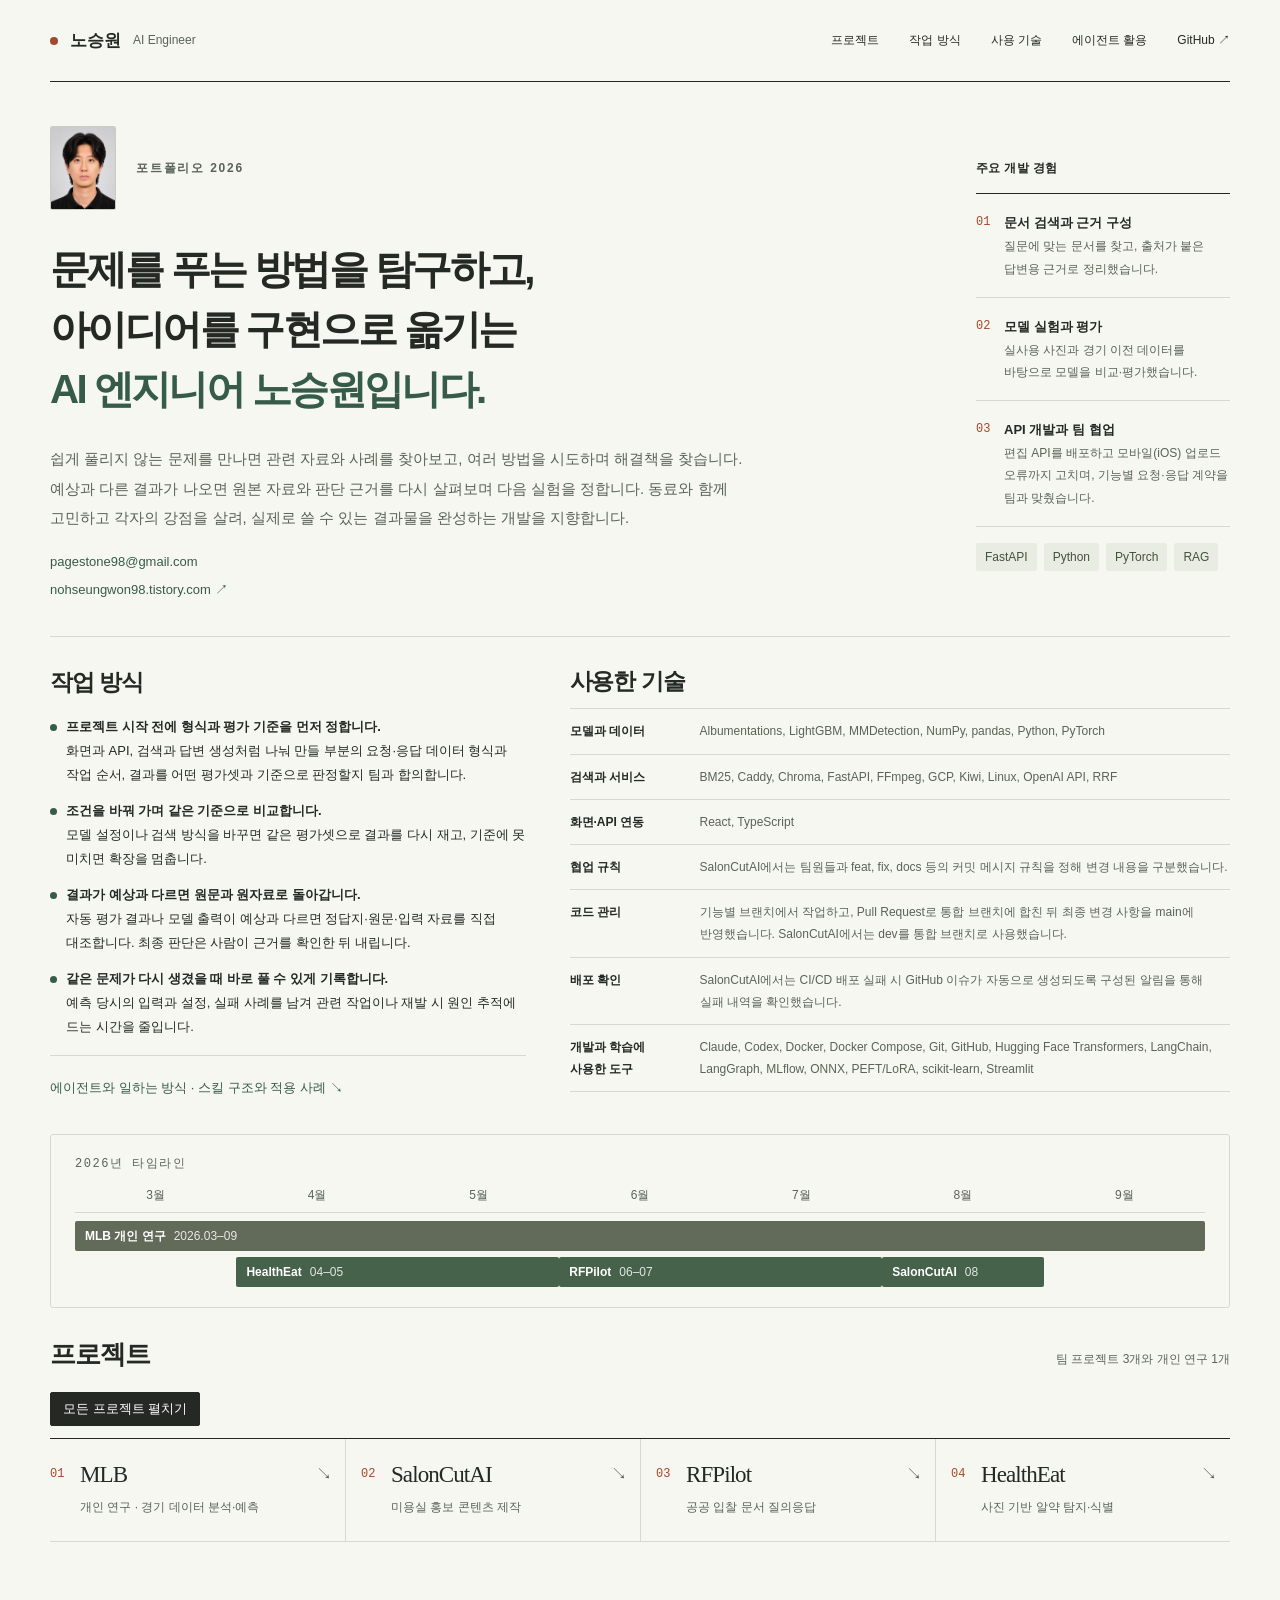
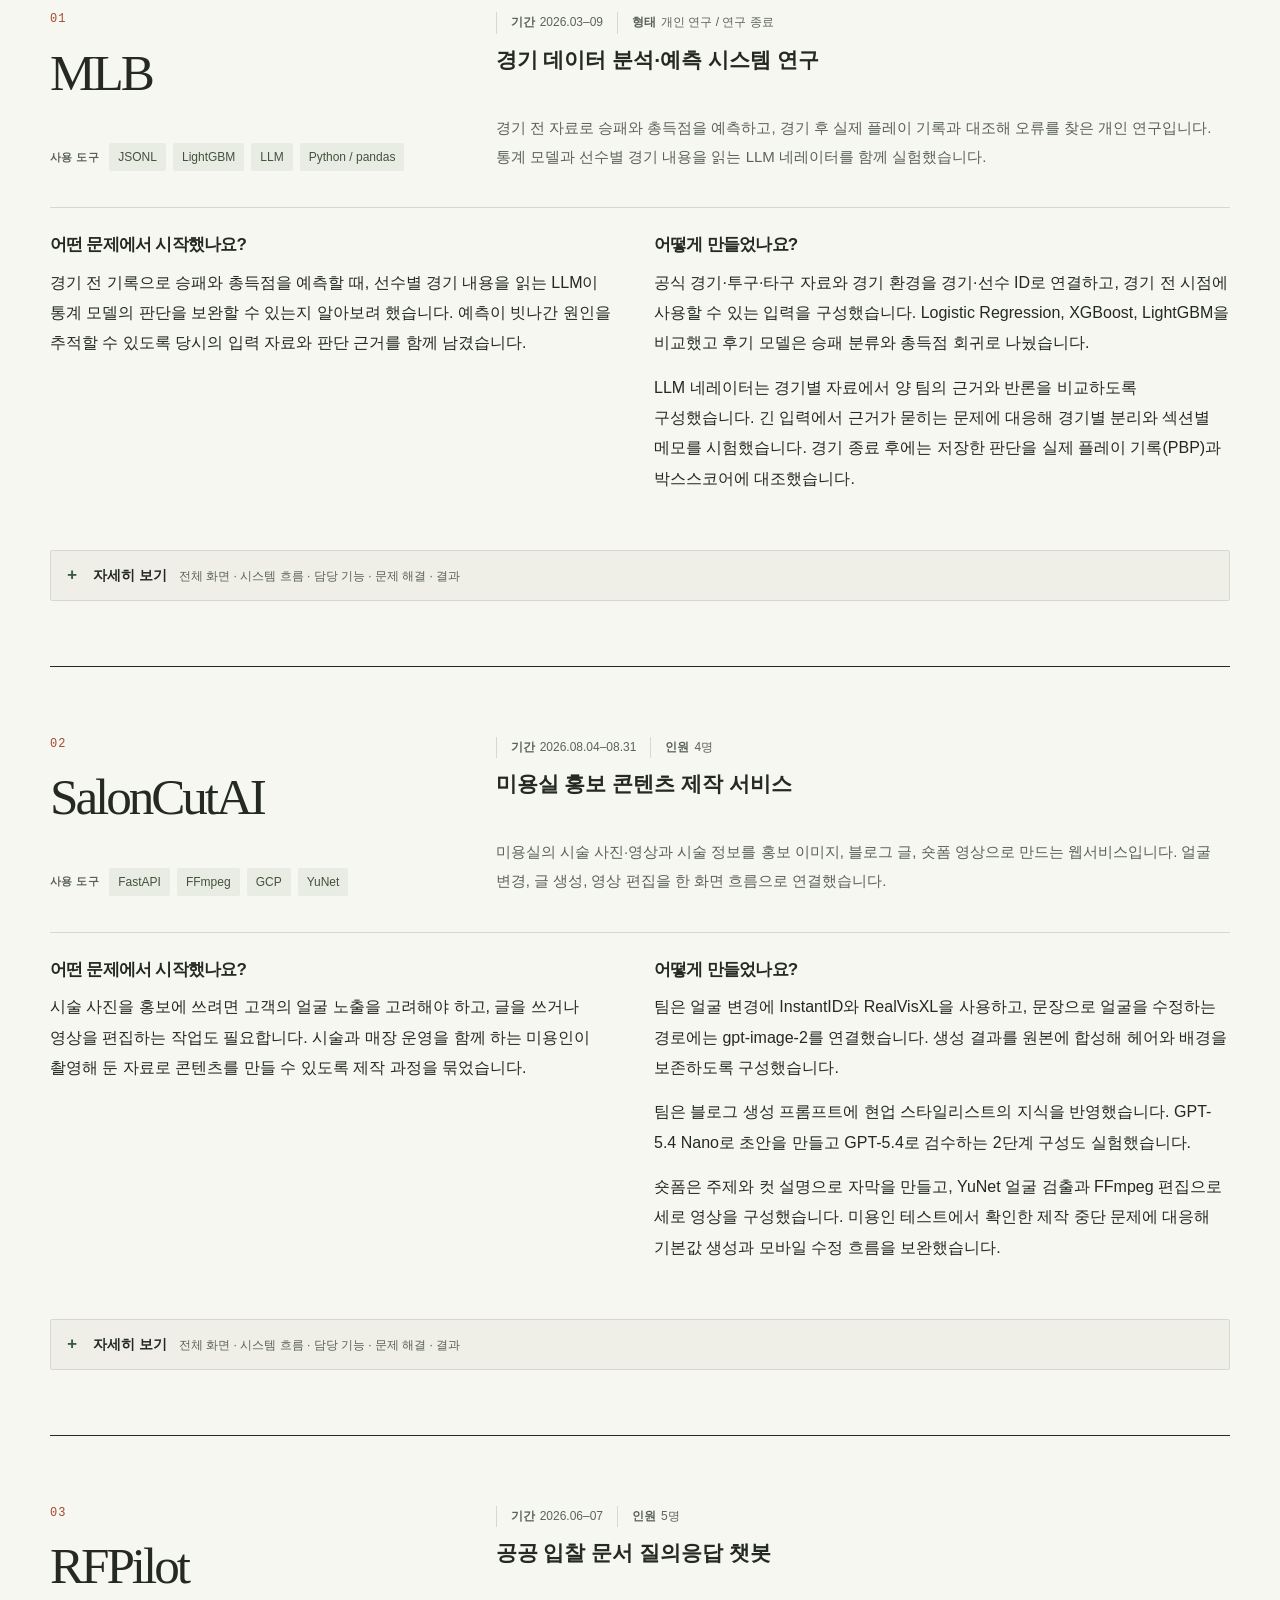
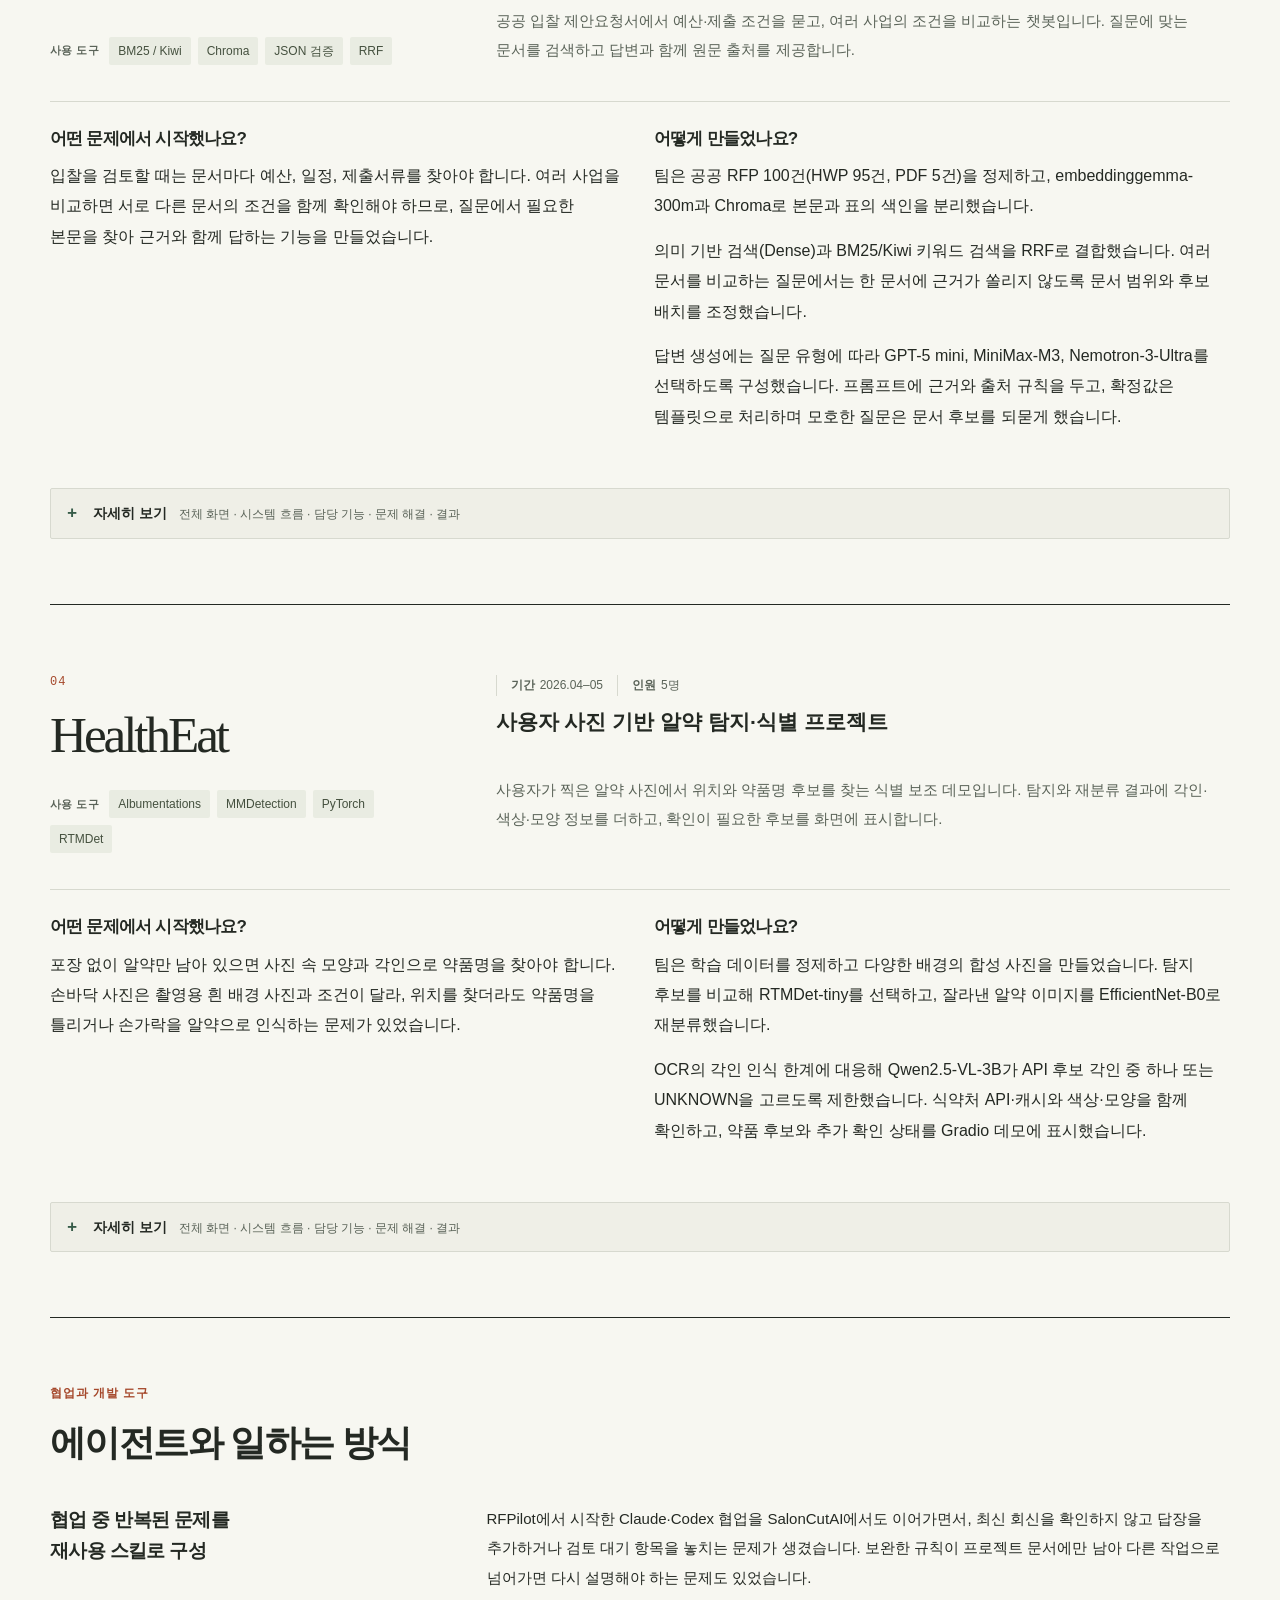
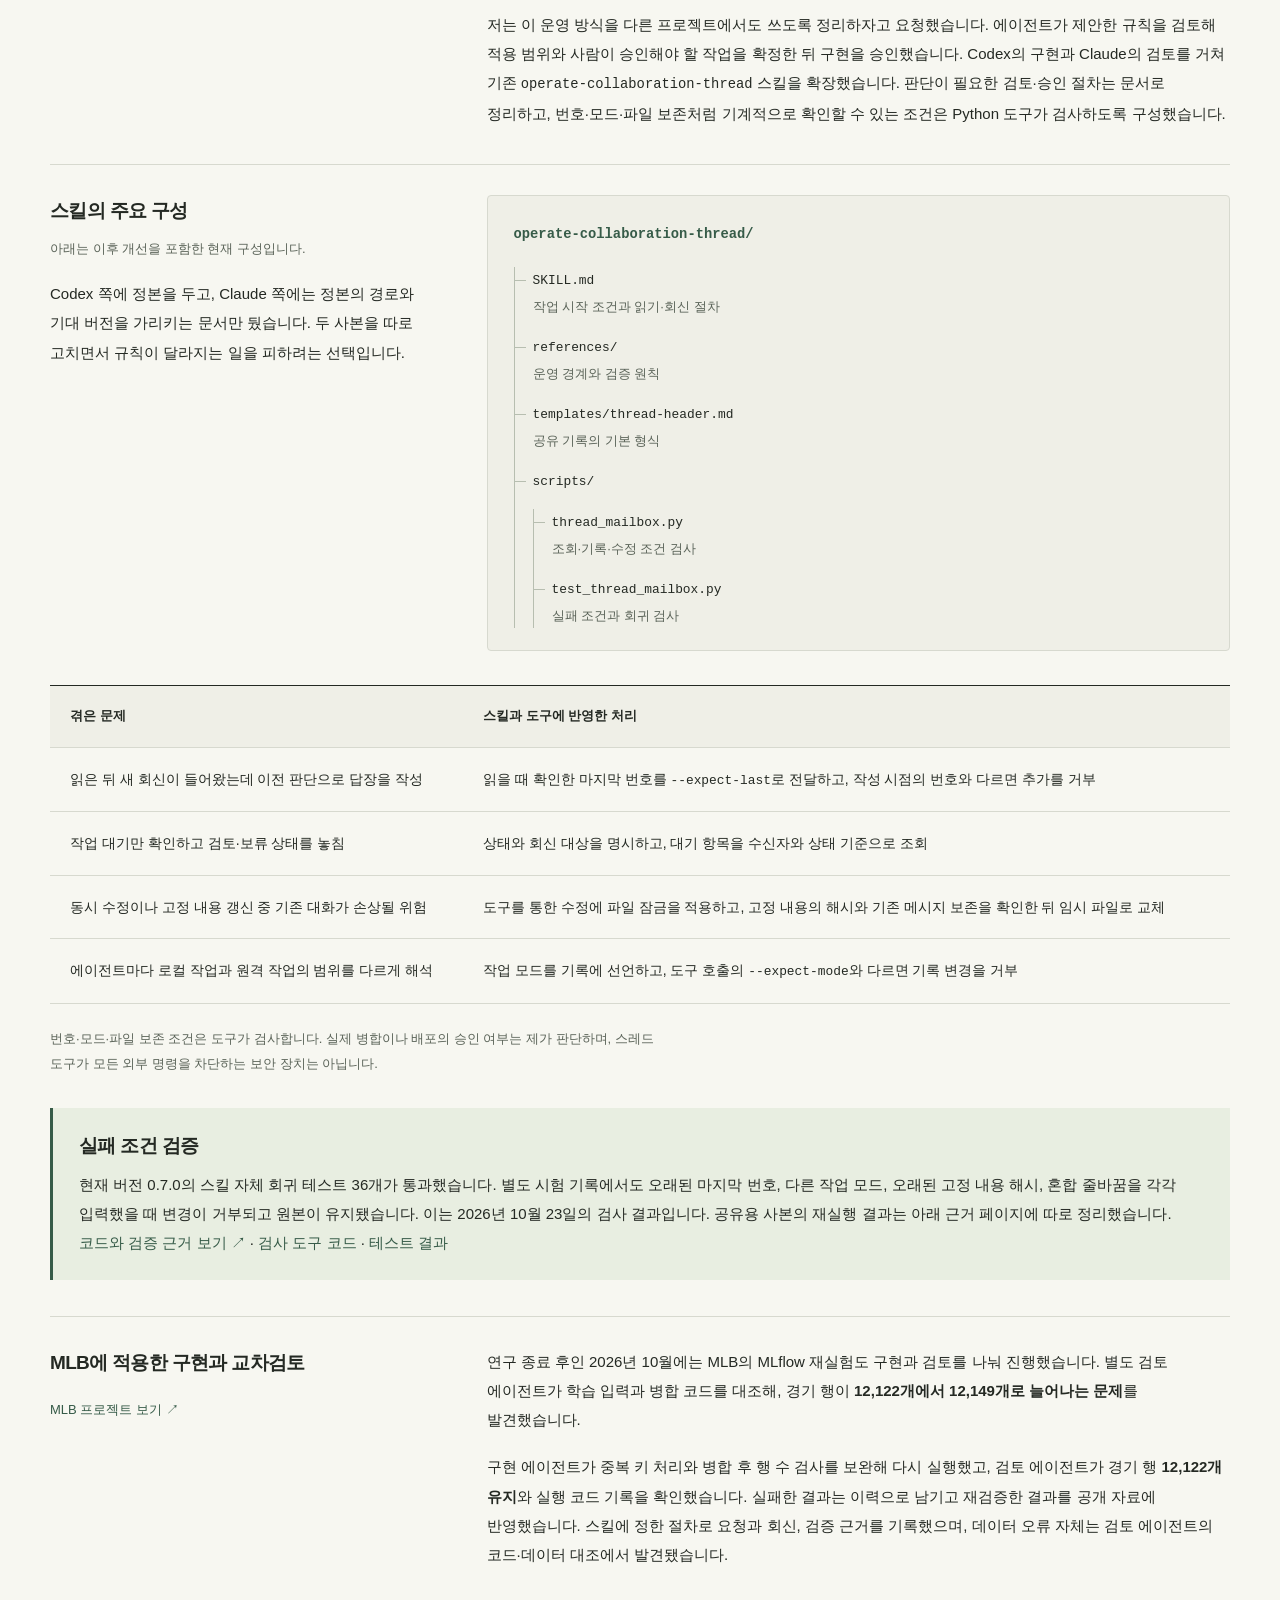
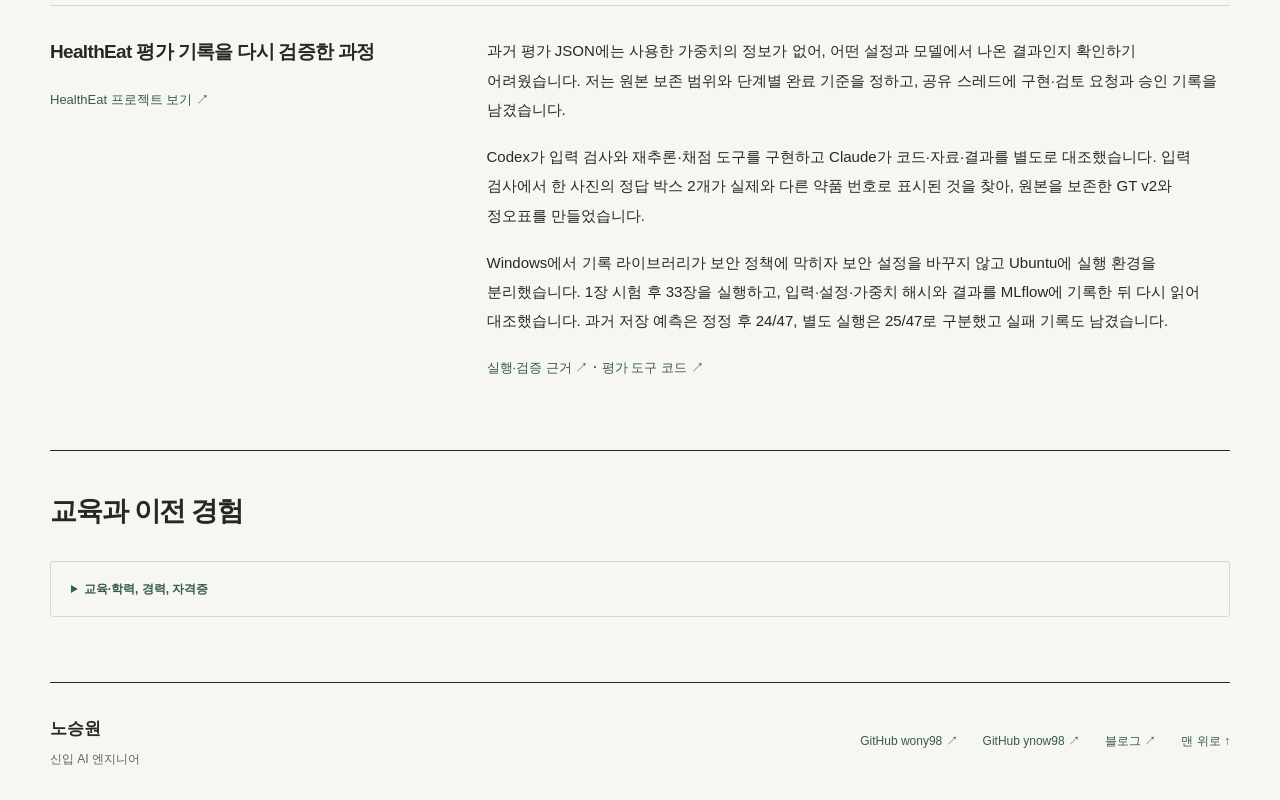
==== commit 92047654: "feat(portfolio): publish agent harness and HealthEat verification" ====
--- a/index.html
+++ b/index.html
@@ -9,10 +9,11 @@
 <link href="styles.css" rel="stylesheet"/>
 <link href="design.css" rel="stylesheet"/><link href="feedback.css" rel="stylesheet"/>
 <script defer="" src="view.js"></script>
-<link href="mentor.css" rel="stylesheet"/></head>
+<link href="mentor.css" rel="stylesheet"/>
+<link href="agent-work.css" rel="stylesheet"/></head>
 <body class="editorial-design">
 <a class="skip" href="#main">본문으로 이동</a>
-<header class="site-header"><a class="identity" href="#main">노승원<span>AI Engineer</span></a><nav aria-label="주 메뉴"><a href="#projects">프로젝트</a><a href="#approach">작업 방식</a><a href="#skills">사용 기술</a><a href="https://github.com/wony98" rel="noopener noreferrer" target="_blank">GitHub ↗</a></nav></header>
+<header class="site-header"><a class="identity" href="#main">노승원<span>AI Engineer</span></a><nav aria-label="주 메뉴"><a href="#projects">프로젝트</a><a href="#approach">작업 방식</a><a href="#skills">사용 기술</a><a href="#agent-work">에이전트 활용</a><a href="https://github.com/wony98" rel="noopener noreferrer" target="_blank">GitHub ↗</a></nav></header>
 <main id="main">
 <section aria-labelledby="intro-title" class="hero">
 <div>
@@ -26,6 +27,7 @@
 <li><b>조건을 바꿔 가며 같은 기준으로 비교합니다.</b>모델 설정이나 검색 방식을 바꾸면 같은 평가셋으로 결과를 다시 재고, 기준에 못 미치면 확장을 멈춥니다.</li>
 <li><b>결과가 예상과 다르면 원문과 원자료로 돌아갑니다.</b>자동 평가 결과나 모델 출력이 예상과 다르면 정답지·원문·입력 자료를 직접 대조합니다. 최종 판단은 사람이 근거를 확인한 뒤 내립니다.</li>
 <li><b>같은 문제가 다시 생겼을 때 바로 풀 수 있게 기록합니다.</b>예측 당시의 입력과 설정, 실패 사례를 남겨 관련 작업이나 재발 시 원인 추적에 드는 시간을 줄입니다.</li>
+<li class="agent-jump"><a href="#agent-work">에이전트와 일하는 방식 · 스킬 구조와 적용 사례 <span aria-hidden="true">↘</span></a></li>
 </ul></div></section><section aria-labelledby="skills-title" class="skills" id="skills"><h2 id="skills-title">사용한 기술</h2><div class="tool-rows"><div><h3>모델과 데이터</h3><p>Albumentations, LightGBM, MMDetection, NumPy, pandas, Python, PyTorch</p></div><div><h3>검색과 서비스</h3><p>BM25, Caddy, Chroma, FastAPI, FFmpeg, GCP, Kiwi, Linux, OpenAI API, RRF</p></div><div><h3>화면·API 연동</h3><p>React, TypeScript</p></div><div><h3>협업 규칙</h3><p>SalonCutAI에서는 팀원들과 feat, fix, docs 등의 커밋 메시지 규칙을 정해 변경 내용을 구분했습니다.</p></div><div><h3>코드 관리</h3><p>기능별 브랜치에서 작업하고, Pull Request로 통합 브랜치에 합친 뒤 최종 변경 사항을 main에 반영했습니다. SalonCutAI에서는 dev를 통합 브랜치로 사용했습니다.</p></div><div><h3>배포 확인</h3><p>SalonCutAI에서는 CI/CD 배포 실패 시 GitHub 이슈가 자동으로 생성되도록 구성된 알림을 통해 실패 내역을 확인했습니다.</p></div><div><h3>개발과 학습에 사용한 도구</h3><p>Claude, Codex, Docker, Docker Compose, Git, GitHub, Hugging Face Transformers, LangChain, LangGraph, MLflow, ONNX, PEFT/LoRA, scikit-learn, Streamlit</p></div></div></section></div>
 <section aria-labelledby="tl-title" class="timeline">
 <div class="tl-head"><p class="eyebrow" id="tl-title">2026년 타임라인</p></div>
@@ -63,7 +65,13 @@
 <div><h4>예측 당시 기록 보관</h4><p>경기 후 틀린 판단을 조사할 수 있도록, 입력과 모델 정보, 해시, 변수별 기여도를 예측 직후 함께 남기는 방식을 채택했습니다.</p></div>
 <div><h4>판정 방식 비교와 확장 여부 결정</h4><p>같은 근거를 두 LLM이 읽은 결과를 비교했습니다. 일치도가 기준에 못 미친 판정 방식은 확장하지 않기로 했습니다.</p></div>
 </div>
-<section class="project-result"><h3 class="block-label">프로젝트 결과</h3><p>예측 당시 입력과 경기 후 자료를 구분해 오류를 조사할 수 있게 했습니다. 다만 서로 충돌하는 근거를 종합해 새 경기의 승리 팀을 일관되게 판단하는 기준은 해결하지 못했습니다.</p><p>종료 후 재실험에서 기존 누수 판정 규칙으로 선별한 피처 세트를 같은 분할에서 비교하고 실행 설정과 결과를 MLflow로 추적했습니다. 규칙 탐지 열을 뺀 모델은 이 분할에서 시장가격 환산 확률과 같은 수준(test AUC 0.58)이었습니다.</p></section><section aria-labelledby="mlb-evidence-title" class="outcome">
+<section class="project-result"><h3 class="block-label">프로젝트 결과</h3><p>예측 당시 입력과 경기 후 자료를 구분해 오류를 조사할 수 있게 했습니다. 다만 서로 충돌하는 근거를 종합해 새 경기의 승리 팀을 일관되게 판단하는 기준은 해결하지 못했습니다.</p><p>종료 후 재실험에서 기존 누수 판정 규칙으로 선별한 피처 세트를 같은 분할에서 비교하고 실행 설정과 결과를 MLflow로 추적했습니다. 규칙 탐지 열을 뺀 모델은 이 분할에서 시장가격 환산 확률과 같은 수준(test AUC 0.58)이었습니다.</p></section>
+<section class="mlflow-evidence" id="mlb-mlflow" aria-labelledby="mlb-mlflow-title">
+<h3 class="block-label" id="mlb-mlflow-title">MLflow 실험 기록</h3>
+<figure><a href="assets/mlflow/mlb-runs.png" target="_blank" rel="noopener noreferrer"><img src="assets/mlflow/mlb-runs.png" width="1500" height="900" loading="lazy" alt="MLflow에 기록한 MLB 모델 실험 10건과 시장가격 환산 확률 참고 기록 1건의 실행 목록"/></a><figcaption><strong>설정별 실행을 한곳에 기록</strong><p>승패·총득점 모델 실험 10건과 참고 기록 1건입니다. 2026년 10월 23일 재실행한 결과로, 각 실행에 설정·지표·산출물을 함께 남겼습니다.</p><a href="assets/mlflow/mlb-runs.png" target="_blank" rel="noopener noreferrer">실행 목록 크게 보기 ↗</a></figcaption></figure>
+<figure><a href="assets/mlflow/mlb-auc-comparison.png" target="_blank" rel="noopener noreferrer"><img src="assets/mlflow/mlb-auc-comparison.png" width="1495" height="572" loading="lazy" alt="같은 데이터 분할에서 규칙이 탐지한 누수 피처를 포함한 세트와 제거한 세트의 test AUC 비교 그래프"/></a><figcaption><strong>누수 피처를 빼면 결과가 어떻게 달라지는지 비교</strong><p>저장된 실험 결과(CSV)로 만든 그래프입니다. 빨강은 규칙 탐지 열을 포함한 세트, 파랑은 해당 열을 제거한 세트입니다. 세로축은 0이 아닌 0.40부터 시작합니다.</p><a href="assets/mlflow/mlb-auc-comparison.png" target="_blank" rel="noopener noreferrer">비교 그래프 크게 보기 ↗</a></figcaption></figure>
+</section>
+<section aria-labelledby="mlb-evidence-title" class="outcome">
 <h3 class="block-label">평가 결과와 조건</h3>
 <div class="nums">
 <div><span class="small-label">2025년 시간순 테스트</span><p class="n">2,416<span>경기</span></p><p>2021~2023년 학습, 2024년 검증을 거친 승패 모델의 테스트 규모입니다. 이후 전체 기간 재학습 모델과 구분했습니다.</p></div>
@@ -196,7 +204,7 @@
 <div class="dg">
 <span class="lane-title">숏폼 처리 구조</span>
 <div class="flow">
-<div class="node"><b>Next.js 화면</b><small>영상 선택 → 설정 → 저장. 편집 화면 일부 기여(PR #180)</small></div>
+<div class="node"><b>Next.js 화면</b><small>영상 선택 → 설정 → 저장. 편집 화면 일부 기여(<a href="https://github.com/qja0707/SalonCutAI/pull/180" rel="noopener noreferrer" target="_blank">PR #180</a>)</small></div>
 <span aria-hidden="true" class="arrow">→</span>
 <div class="node mine"><b>FastAPI 숏폼 API</b><small>입력 검증 → 비동기 편집 작업 → 상태 조회</small></div>
 <span aria-hidden="true" class="arrow">→</span>
@@ -329,68 +337,141 @@
 <p class="fold-end"><button class="fold-close" data-case="rfpilot" type="button">RFPilot 접기 ↑</button></p>
 </div></details>
 </article>
-<article aria-labelledby="health-title" class="case" id="healtheat">
-<header class="case-header"><p class="eyebrow">04</p><h2 id="health-title">HealthEat</h2><p class="case-purpose">사용자 사진 기반 알약 탐지·식별 프로젝트</p><p class="case-lead">사용자가 찍은 알약 사진에서 위치와 약품명 후보를 찾는 식별 보조 데모입니다. 탐지와 재분류 결과에 각인·색상·모양 정보를 더하고, 확인이 필요한 후보를 화면에 표시합니다.</p><p class="meta"><span class="meta-item"><b class="meta-k">기간</b>2026.04–05</span><span class="meta-item"><b class="meta-k">인원</b>5명</span></p><div class="tags"><span class="chips-k">사용 도구</span><span>Albumentations</span><span>MMDetection</span><span>PyTorch</span><span>RTMDet</span></div></header><section aria-label="HealthEat 문제와 접근" class="project-overview"><div><h3>어떤 문제에서 시작했나요?</h3><p>포장 없이 알약만 남아 있으면 사진 속 모양과 각인으로 약품명을 찾아야 합니다. 손바닥 사진은 촬영용 흰 배경 사진과 조건이 달라, 위치를 찾더라도 약품명을 틀리거나 손가락을 알약으로 인식하는 문제가 있었습니다.</p></div><div><h3>어떻게 만들었나요?</h3><p>팀은 학습 데이터를 정제하고 다양한 배경의 합성 사진을 만들었습니다. 탐지 후보를 비교해 RTMDet-tiny를 선택하고, 잘라낸 알약 이미지를 EfficientNet-B0로 재분류했습니다.</p><p>OCR의 각인 인식 한계에 대응해 Qwen2.5-VL-3B가 API 후보 각인 중 하나 또는 UNKNOWN을 고르도록 제한했습니다. 식약처 API·캐시와 색상·모양을 함께 확인하고, 약품 후보와 추가 확인 상태를 Gradio 데모에 표시했습니다.</p></div></section>
-<details class="case-fold" id="healtheat-fold"><summary aria-label="HealthEat 상세 내용 펼치기"><span class="fold-label"><span class="fold-when-closed">자세히 보기</span><span class="fold-when-open">접기</span></span><span class="fold-hint">전체 화면 · 시스템 흐름 · 담당 기능 · 문제 해결 · 결과</span></summary><div class="case-fold-body">
-<h3 class="block-label">서비스 화면</h3>
-<div class="service-output">
-<div class="shots one"><figure><a href="assets/health-demo.png" rel="noopener noreferrer" target="_blank"><img alt="HealthEat 팀 데모의 알약 사진과 탐지 박스 및 약품명 후보 화면" height="1285" loading="lazy" src="assets/health-demo.png" width="1273"/></a><figcaption>사진 업로드, 탐지 결과와 약품 후보, 추가 확인 안내가 이어지는 데모 화면입니다.</figcaption></figure></div>
-
-</div><section class="whole-pipeline" id="healtheat-system"><h3 class="block-label">전체 파이프라인</h3><figure><a href="assets/system-flows/healtheat.svg" rel="noopener noreferrer" target="_blank"><img alt="HealthEat 입력부터 출력까지 전체 파이프라인" loading="lazy" src="assets/system-flows/healtheat.svg"/></a><figcaption>서비스에 적용된 탐지 모델과 CNN·각인 보조 검증의 흐름입니다. RTMDet v4 고도화 실험은 아래 결과에서 별도로 설명합니다. 복용 여부를 판단하는 의료 서비스로 검증한 것은 아닙니다. <a href="assets/system-flows/healtheat.svg" rel="noopener noreferrer" target="_blank">확대 보기 ↗</a> · <a href="assets/system-flows/healtheat.mmd">Mermaid 원문</a></figcaption></figure><p class="flow-key"><span aria-hidden="true"></span>파란 상자는 담당했던 기능과 연결된 부분입니다. 구체적인 작업은 아래에 설명했습니다.</p></section><section class="contribution-intro"><h3 class="block-label">담당한 기능</h3><p>탐지 모델 후보를 비교하고 실사용 사진에서 평가했습니다. 팀 합성 스크립트를 바탕으로 데이터 구성과 학습 조건을 조정했으며, 탐지 점수 기준을 바꾸어 정답 수와 불필요한 예측 박스를 함께 확인했습니다.</p><div aria-label="맡은 역할" class="role-line role-chips"><span class="chips-k">맡은 역할</span><span class="chip">탐지 모델 실험·비교</span><span class="chip">실사용 사진 평가</span><span class="chip">합성·학습 조건 조정</span><span class="chip">탐지 점수 기준 조정</span></div></section>
-<h3 class="block-label">구현과 실험</h3>
-<div class="features">
-<div><h4>모델 선택</h4><p>후보 3개를 서로 다른 초기값(seed)으로 두 번 학습해 비교했습니다. 약품명 첫 번째 후보(Top-1)의 평균 정답률이 가장 높은 RTMDet-tiny를 골랐습니다.</p></div>
-<div><h4>평가 지표 구분</h4><p>알약 위치를 찾았는지와 약품명을 맞혔는지를 나눠 봤습니다. 첫 번째 후보(Top-1)와 상위 세 후보(Top-3)의 정답 여부, 알약이 아닌 곳을 잘못 찾은 경우도 따로 집계했습니다.</p></div>
-<div><h4>합성·학습 조건 조정</h4><p>알약 개수와 크기, 배치, 손바닥 영역, 증강과 입력 해상도를 바꿔 실험했습니다.</p></div>
-<div><h4>탐지 점수 기준 조정</h4><p>모델의 탐지 점수(confidence) 기준을 올릴 때 잘못 찾은 박스가 줄어드는지, 맞게 찾은 알약도 함께 빠지는지 비교했습니다.</p></div>
-</div>
-<h3 class="block-label">알약 위치와 약품명을 함께 맞힌 결과</h3>
-<div class="pair">
-<div><p class="small-label">같은 사용자 사진에서 기존 모델과 개선 모델(v4) 비교</p><div class="table-wrap"><table class="hl"><caption>알약 위치·약품명을 모두 맞힌 결과 (Top-1, IoU 0.5)</caption><thead><tr><th scope="col">모델</th><th scope="col">위치·약품명 정답</th><th scope="col">정답률</th></tr></thead><tbody><tr><th scope="row">기존 모델</th><td>14 / 47</td><td>29.8%</td></tr><tr><th scope="row">개선 모델 v4</th><td>22 / 47</td><td>46.8%</td></tr></tbody></table></div><p class="measure-note">사진 33장 속 알약 47개 기준입니다. 정답 위치와의 박스 겹침 비율(IoU)이 0.5 이상이고, 첫 번째 약품명 후보(Top-1)까지 맞힌 경우를 셌습니다. 모델 선택과 평가에 같은 사진을 사용했습니다.</p><a href="https://github.com/ZerofZero/codeit10_pj1/blob/ae9bf694c34660a939849b045ed4698a7d6c098f/docs/v4_analysis_summary.md#%EB%A9%94%EC%9D%B8-%EB%B9%84%EA%B5%90%ED%91%9C-47-gt" rel="noopener noreferrer" style="font-size:12px" target="_blank">평가 분석 원문 ↗</a></div>
-<figure class="artifact"><a href="assets/health-threshold-3way.png" rel="noopener noreferrer" target="_blank"><img alt="모델의 탐지 점수 기준을 바꿨을 때 정답 박스와 정답에 대응하지 않는 예측 박스 수를 비교한 그래프(v2·v3·v4)" height="590" loading="lazy" src="assets/health-threshold-3way.png" width="2148"/></a><figcaption>탐지 점수 기준을 바꿨을 때 정답 수와 정답에 대응하지 않는 예측 박스 수를 비교한 그래프입니다. 같은 사진 33장·알약 47개와 동일한 위치 매칭 규칙을 사용했습니다. <a href="assets/health-threshold-3way.png" rel="noopener noreferrer" target="_blank">크게 보기 ↗</a></figcaption></figure>
-</div>
-<section class="project-result"><h3 class="block-label">프로젝트 결과</h3><p>사진 업로드부터 후보 확인까지 이어지는 데모를 구성했습니다. 별도 RTMDet v4 실험에서는 같은 사진 33장·알약 47개 중 위치와 약품명을 함께 맞힌 결과가 14/47에서 22/47로 늘었습니다. v4는 데모에 배포하지 않았습니다.</p><p>종료 후 기존 RTMDet 학습 로그와 평가 결과를 MLflow로 사후 정리해 원본 파일 해시와 기록의 대응을 남겼고, 평가와 체크포인트의 연결은 미확정으로 표시했습니다.</p></section><section aria-labelledby="health-evidence-title" class="outcome">
-<h3 class="block-label">평가 결과와 조건</h3>
-<div class="nums">
-<div><span class="small-label">같은 알약 47개의 위치·약품명 정답률</span><p class="n">29.8% <span>→</span> 46.8%</p><p>같은 사진에서 위치와 약품명을 모두 맞힌 비율이 기존 모델보다 17.0%p 높아졌습니다.</p></div>
-<div><span class="small-label">정답에 대응하지 않는 예측 박스 (탐지 점수 0.05 → 0.25)</span><p class="n">84 <span>→</span> 10</p><p>같은 v4 예측에서 점수 기준만 바꾼 결과입니다. 정답 22개를 유지하면서 불필요한 예측 박스를 줄였습니다.</p></div>
-<div><span class="small-label">모델 비교에 사용한 사진</span><p class="n">33<span>장 · 알약 47개</span></p><p>팀이 모은 사진과 정답 표시를 모델 선택과 평가에 함께 사용했습니다.</p></div>
-</div>
-<div class="evidence" id="healtheat-evidence"><h3 id="health-evidence-title">자료와 코드</h3><div class="evidence-links"><a href="https://github.com/ZerofZero/codeit10_pj1/blob/ae9bf694c34660a939849b045ed4698a7d6c098f/docs/report.pdf" rel="noopener noreferrer" target="_blank"><span>서비스 소개와 모델 비교</span>최종 보고서 PDF ↗</a><a href="https://github.com/ZerofZero/codeit10_pj1/blob/ae9bf694c34660a939849b045ed4698a7d6c098f/docs/v4_analysis_summary.md#%EB%A9%94%EC%9D%B8-%EB%B9%84%EA%B5%90%ED%91%9C-47-gt" rel="noopener noreferrer" target="_blank"><span>동일 평가셋 비교</span>v4 평가 분석 원문 ↗</a><a href="https://github.com/ZerofZero/codeit10_pj1/blob/ae9bf694c34660a939849b045ed4698a7d6c098f/models/RTMDet/v4/inference_demo.py" rel="noopener noreferrer" target="_blank"><span>박스·클래스·점수 처리</span>v4 추론 코드 ↗</a><a href="https://github.com/ZerofZero/codeit10_pj1/blob/ae9bf694c34660a939849b045ed4698a7d6c098f/models/RTMDet/v4/config.py" rel="noopener noreferrer" target="_blank"><span>입력 크기와 증강 등</span>학습 설정 ↗</a><a href="https://github.com/wony98/pill_detection/blob/a65f6259ebdb006aa8a50c4c821825fcee46289d/experiments/mlflow/README.md" rel="noopener noreferrer" target="_blank"><span>종료 후 사후 정리</span>MLflow 기록 (개인 저장소) ↗</a></div><a class="repo-link" href="https://github.com/ZerofZero/codeit10_pj1" rel="noopener noreferrer" target="_blank">HealthEat GitHub ↗</a></div>
-</section><section class="project-effect" aria-labelledby="healtheat-effect-title"><h3 class="block-label" id="healtheat-effect-title">기대 효과</h3><p>알약 사진과 각인으로 약품 후보를 찾는 번거로움을 줄이고, 전문가에게 약품을 확인하기 전에 필요한 정보를 정리하는 데 도움이 될 것으로 기대합니다.</p></section>
-<details class="case-depth" id="healtheat-details"><summary><span>탐지 모델 실험과 오탐 개선</span><span aria-hidden="true" class="depth-icon">+</span></summary><div class="case-depth-body">
-<h3 class="block-label">구현 구조</h3>
-<div class="dg">
-<span class="tag">실험 경로</span>
-<div class="flow">
-<div class="node io"><b>데이터·합성 원본</b><small>흰 배경 알약 사진과 합성 사진, 정답 표시 자료</small></div><span aria-hidden="true" class="arrow">→</span>
-<div class="node mine"><b>후보 학습·비교</b><small>상위 3개 두 seed 비교 → RTMDet-tiny 선택</small></div><span aria-hidden="true" class="arrow">→</span>
-<div class="node mine"><b>실사용 평가</b><small>박스 IoU 매칭, Top-1/Top-3와 오탐 확인</small></div><span aria-hidden="true" class="arrow">→</span>
-<div class="node mine"><b>오탐·분포 분석</b><small>손가락 끝 오탐, 합성·평가 사진의 알약 개수 비교</small></div><span aria-hidden="true" class="arrow">→</span>
-<div class="node mine"><b>합성·학습 조건 변경</b><small>개수·크기·배치·증강·해상도(동시 변경)</small></div><span aria-hidden="true" class="arrow">→</span>
-<div class="node mine"><b>v4 · 탐지 점수 조정</b><small>점수 기준별로 맞힌 알약 수와 정답에 대응하지 않는 예측 박스 수 비교</small></div>
-</div>
-</div>
-<details class="technical"><summary>사용한 도구와 적용 범위</summary><div class="details-body"><p>v4는 후처리 호환 검증과 일정 때문에 서비스에 배포하지 못했습니다. 위 서비스 화면은 서비스에 적용된 기존 모델의 데모이며, v4는 별도 모델 실험 결과입니다.</p><p>의료 용도의 안전성과 정확성은 검증하지 않았습니다.</p><p class="detail-tools">Albumentations, MMDetection, Python, PyTorch, RTMDet</p></div></details>
-</div></details>
-<section aria-labelledby="healtheat-ts-title" class="troubleshoot"><h3 class="block-label" id="healtheat-ts-title">문제 해결 기록 <span>문제 → 원인 → 조치 → 결과</span></h3><p class="ts-sub">실사용 사진 분석과 confidence 임계값 선택</p><div class="troubles">
-<section aria-labelledby="he-t1" class="trouble"><h4 id="he-t1">손가락을 알약으로 잘못 찾는 문제</h4><dl>
-<dt>문제</dt><dd>흰 배경 알약 사진에서 탐지 성적이 높았던 모델도 손바닥 사진에서는 약품명을 틀리거나 손가락을 알약으로 찾았습니다.</dd>
-<dt>관찰</dt><dd>합성 사진 중 알약 1개 비중은 3.4%, 평가 사진은 약 60.6%가 1개였습니다. 손가락 끝을 알약으로 오인했습니다.</dd>
-<dt>조치</dt><dd>팀 합성 스크립트에 기반해 알약 개수·크기·배치와 학습 조건을 바꾸고, 같은 평가셋에서 비교했습니다.</dd>
-<dt>결과</dt><dd>같은 평가셋에서 v4가 기준 모델보다 더 많은 박스를 맞혔습니다.<small>여러 설정을 함께 바꿔 어느 변경이 얼마나 영향을 줬는지는 분리하지 못했습니다.</small></dd>
-</dl></section>
-<section aria-labelledby="he-t2" class="trouble"><h4 id="he-t2">confidence 임계값 선택</h4><dl>
-<dt>문제</dt><dd>오탐을 줄이려 임계값을 올리면 맞힌 박스도 함께 사라질 수 있었습니다.</dd>
-<dt>조치</dt><dd>같은 v4 저장 예측을 confidence별로 필터링하고, 동일한 IoU 매칭 규칙으로 비교했습니다.</dd>
-<dt>결과</dt><dd>0.05에서 정답 22/47·미매칭 박스 84, 0.25에서 22/47·10, 0.30에서는 21/47·7로 정답도 줄었습니다.</dd>
-<dt>선택</dt><dd>v4 실험 설정에서는 정답 수를 유지한 0.25를 선택했습니다.</dd>
-</dl></section>
-</div></section>
-<details class="technical preserved-verification"><summary>추가 검증 기록</summary><div class="details-body"><p><strong>취한 조치와 검증 결과</strong><br/>불필요한 예측 박스를 줄이기 위해 v4 추론 코드의 탐지 점수 기준을 0.25로 설정했습니다. 기존의 같은 사진 33장·알약 47개 평가에서 정답 22개를 유지하면서 정답에 대응하지 않는 예측 박스가 84개에서 10개로 줄었습니다. v4 실험 결과이며 서비스에 배포한 성과는 아닙니다. <a href="https://github.com/ZerofZero/codeit10_pj1/blob/ae9bf694c34660a939849b045ed4698a7d6c098f/models/RTMDet/v4/inference_demo.py" rel="noopener noreferrer" target="_blank">추론 설정 ↗</a> · <a href="https://github.com/ZerofZero/codeit10_pj1/blob/ae9bf694c34660a939849b045ed4698a7d6c098f/docs/v4_analysis_summary.md" rel="noopener noreferrer" target="_blank">평가 기록 ↗</a></p></div></details><div class="lesson" id="healtheat-reflection"><span class="small-label">회고</span><p>사용자 사진의 오류를 살펴보며 데이터와 학습 조건을 바꿨습니다. 여러 조건을 함께 바꾸고 모델 선택과 평가에 같은 사진을 사용해, 변경별 효과와 새로운 사진의 성능은 따로 확인해야 했습니다.</p></div>
-<p class="fold-end"><button class="fold-close" data-case="healtheat" type="button">HealthEat 접기 ↑</button></p>
-</div></details>
+<article aria-labelledby="health-title" class="case" id="healtheat">
+<header class="case-header"><p class="eyebrow">04</p><h2 id="health-title">HealthEat</h2><p class="case-purpose">사용자 사진 기반 알약 탐지·식별 프로젝트</p><p class="case-lead">사용자가 찍은 알약 사진에서 위치와 약품명 후보를 찾는 식별 보조 데모입니다. 탐지와 재분류 결과에 각인·색상·모양 정보를 더하고, 확인이 필요한 후보를 화면에 표시합니다.</p><p class="meta"><span class="meta-item"><b class="meta-k">기간</b>2026.04–05</span><span class="meta-item"><b class="meta-k">인원</b>5명</span></p><div class="tags"><span class="chips-k">사용 도구</span><span>Albumentations</span><span>MMDetection</span><span>PyTorch</span><span>RTMDet</span></div></header><section aria-label="HealthEat 문제와 접근" class="project-overview"><div><h3>어떤 문제에서 시작했나요?</h3><p>포장 없이 알약만 남아 있으면 사진 속 모양과 각인으로 약품명을 찾아야 합니다. 손바닥 사진은 촬영용 흰 배경 사진과 조건이 달라, 위치를 찾더라도 약품명을 틀리거나 손가락을 알약으로 인식하는 문제가 있었습니다.</p></div><div><h3>어떻게 만들었나요?</h3><p>팀은 학습 데이터를 정제하고 다양한 배경의 합성 사진을 만들었습니다. 탐지 후보를 비교해 RTMDet-tiny를 선택하고, 잘라낸 알약 이미지를 EfficientNet-B0로 재분류했습니다.</p><p>OCR의 각인 인식 한계에 대응해 Qwen2.5-VL-3B가 API 후보 각인 중 하나 또는 UNKNOWN을 고르도록 제한했습니다. 식약처 API·캐시와 색상·모양을 함께 확인하고, 약품 후보와 추가 확인 상태를 Gradio 데모에 표시했습니다.</p></div></section>
+<details class="case-fold" id="healtheat-fold"><summary aria-label="HealthEat 상세 내용 펼치기"><span class="fold-label"><span class="fold-when-closed">자세히 보기</span><span class="fold-when-open">접기</span></span><span class="fold-hint">전체 화면 · 시스템 흐름 · 담당 기능 · 문제 해결 · 결과</span></summary><div class="case-fold-body">
+<h3 class="block-label">서비스 화면</h3>
+<div class="service-output">
+<div class="shots one"><figure><a href="assets/health-demo.png" rel="noopener noreferrer" target="_blank"><img alt="HealthEat 팀 데모의 알약 사진과 탐지 박스 및 약품명 후보 화면" height="1285" loading="lazy" src="assets/health-demo.png" width="1273"/></a><figcaption>사진 업로드, 탐지 결과와 약품 후보, 추가 확인 안내가 이어지는 데모 화면입니다.</figcaption></figure></div>
+</div><section class="whole-pipeline" id="healtheat-system"><h3 class="block-label">전체 파이프라인</h3><figure><a href="assets/system-flows/healtheat.svg" rel="noopener noreferrer" target="_blank"><img alt="HealthEat 입력부터 출력까지 전체 파이프라인" loading="lazy" src="assets/system-flows/healtheat.svg"/></a><figcaption>서비스에 적용된 탐지 모델과 CNN·각인 보조 검증의 흐름입니다. RTMDet v4 고도화 실험은 아래 결과에서 별도로 설명합니다. 복용 여부를 판단하는 의료 서비스로 검증한 것은 아닙니다. <a href="assets/system-flows/healtheat.svg" rel="noopener noreferrer" target="_blank">확대 보기 ↗</a> · <a href="assets/system-flows/healtheat.mmd">Mermaid 원문</a></figcaption></figure><p class="flow-key"><span aria-hidden="true"></span>파란 상자는 담당했던 기능과 연결된 부분입니다. 구체적인 작업은 아래에 설명했습니다.</p></section><section class="contribution-intro"><h3 class="block-label">담당한 기능</h3><p>탐지 모델 후보를 비교하고 실사용 사진에서 평가했습니다. 팀 합성 스크립트를 바탕으로 데이터 구성과 학습 조건을 조정했으며, 탐지 점수 기준을 바꾸어 정답 수와 불필요한 예측 박스를 함께 확인했습니다.</p><div aria-label="맡은 역할" class="role-line role-chips"><span class="chips-k">맡은 역할</span><span class="chip">탐지 모델 실험·비교</span><span class="chip">실사용 사진 평가</span><span class="chip">합성·학습 조건 조정</span><span class="chip">탐지 점수 기준 조정</span></div></section>
+<h3 class="block-label">구현과 실험</h3>
+<div class="features">
+<div><h4>모델 선택</h4><p>후보 3개를 서로 다른 초기값(seed)으로 두 번 학습해 비교했습니다. 약품명 첫 번째 후보(Top-1)의 평균 정답률이 가장 높은 RTMDet-tiny를 골랐습니다.</p></div>
+<div><h4>평가 지표 구분</h4><p>알약 위치를 찾았는지와 약품명을 맞혔는지를 나눠 봤습니다. 첫 번째 후보(Top-1)와 상위 세 후보(Top-3)의 정답 여부, 알약이 아닌 곳을 잘못 찾은 경우도 따로 집계했습니다.</p></div>
+<div><h4>합성·학습 조건 조정</h4><p>알약 개수와 크기, 배치, 손바닥 영역, 증강과 입력 해상도를 바꿔 실험했습니다.</p></div>
+<div><h4>탐지 점수 기준 조정</h4><p>모델의 탐지 점수(confidence) 기준을 올릴 때 잘못 찾은 박스가 줄어드는지, 맞게 찾은 알약도 함께 빠지는지 비교했습니다.</p></div>
+</div>
+<h3 class="block-label">알약 위치와 약품명을 함께 맞힌 결과</h3>
+<div class="pair">
+<div><p class="small-label">정답 정정 후 같은 사진에서 비교한 과거 저장 예측</p><div class="table-wrap"><table class="hl"><caption>알약 위치·약품명 동시 정답 (GT v2, Top-1, IoU 0.5)</caption><thead><tr><th scope="col">모델</th><th scope="col">위치·약품명 정답</th><th scope="col">정답률</th></tr></thead><tbody><tr><th scope="row">기존 모델</th><td>14 / 47</td><td>29.8%</td></tr><tr><th scope="row">v4 (정답 정정 후)</th><td>24 / 47</td><td>51.1%</td></tr></tbody></table></div><p class="measure-note">사진 33장·알약 47개에서 박스 겹침(IoU) 0.5 이상이고 첫 약품명 후보까지 맞힌 경우입니다. 정답 라벨 오기 1건을 수정해 재채점했으며, 모델 선택과 평가에 같은 사진을 사용했습니다.</p><a href="https://github.com/wony98/pill_detection/blob/6daac3b96ef949f479b1820bcda2e5ed69fef1c9/docs/errata_label_v2_20261024/README.md" rel="noopener noreferrer" style="font-size:12px" target="_blank">정답 정정·재채점 근거 ↗</a></div>
+<figure class="artifact"><a href="assets/health-threshold-3way.png" rel="noopener noreferrer" target="_blank"><img alt="정답 정정 전 GT v1 기준의 탐지 점수별 정답 수와 미매칭 박스 비교 그림" height="590" loading="lazy" src="assets/health-threshold-3way.png" width="2148"/></a><figcaption>정답 정정 전(GT v1)의 탐지 점수 비교 그림입니다. 현재 GT v2 수치는 왼쪽 표와 정오표에서 확인할 수 있습니다. <a href="assets/health-threshold-3way.png" rel="noopener noreferrer" target="_blank">당시 그림 크게 보기 ↗</a></figcaption></figure>
+</div>
+<section class="project-result"><h3 class="block-label">프로젝트 결과</h3><p>팀은 사진 업로드부터 약품 후보 확인까지 이어지는 데모를 구성했습니다. 별도 RTMDet 실험의 저장 예측을 정정된 정답으로 다시 채점한 결과, 기존 모델은 14/47, v4는 24/47을 맞혔습니다.</p><p>후속 검증 도구의 입력 검사에서 라벨 오기 1건을 찾아 원본과 분리해 정정했습니다. 저장 가중치의 별도 실행에서는 25/47을 확인하고, 입력·설정·가중치 해시와 결과를 MLflow에 기록했습니다. <a href="#agent-healtheat-title">개발·검토 과정 보기 ↗</a></p></section>
+<section aria-labelledby="healtheat-mlflow-title" class="mlflow-evidence" id="healtheat-mlflow">
+<h3 class="block-label" id="healtheat-mlflow-title">MLflow 사후 정리 기록 (정답 정정 전)</h3>
+<figure><a href="assets/mlflow/healtheat-evaluation.png" rel="noopener noreferrer" target="_blank"><img alt="MLflow의 Top-1 비교표: baseline 0.2979, v2 0.3191, v3 0.2979, v4 0.4681" height="282" loading="lazy" src="assets/mlflow/healtheat-evaluation.png" width="1010"/></a><figcaption><strong>기존 run을 덮어쓰지 않고 보존한 GT v1 기록</strong><p>당시 GT v1 정답 수: baseline 14/47 · v2 15/47 · v3 14/47 · v4 22/47</p><p>이 화면은 과거 예측을 사후 등록한 원본 기록입니다. 정답 정정 후 v4 24/47과 별도 재실행 25/47은 새 근거에 구분해 남겼습니다.</p><a href="assets/mlflow/healtheat-evaluation.png" rel="noopener noreferrer" target="_blank">평가 기록 크게 보기 ↗</a></figcaption></figure>
+</section>
+<section aria-labelledby="health-evidence-title" class="outcome">
+<h3 class="block-label">평가 결과와 조건</h3>
+<div class="nums">
+<div><span class="small-label">GT v2 재채점: 같은 알약 47개의 위치·약품명 정답률</span><p class="n">29.8% <span>→</span> 51.1%</p><p>같은 정정된 정답으로 채점한 과거 저장 예측입니다. 기존 모델 14/47, v4 24/47로 차이는 21.3%p입니다.</p></div>
+<div><span class="small-label">과거 저장 예측의 미매칭 박스 (점수 기준 0.05 → 0.25)</span><p class="n">84 <span>→</span> 10</p><p>같은 저장 예측을 사후 필터링해, GT v2 정답 24개를 유지하면서 미매칭 박스를 줄였습니다.</p></div>
+<div><span class="small-label">모델 비교에 사용한 사진</span><p class="n">33<span>장 · 알약 47개</span></p><p>팀이 모은 사진과 정답 표시를 모델 선택과 평가에 함께 사용했습니다.</p></div>
+</div>
+<div class="evidence" id="healtheat-evidence"><h3 id="health-evidence-title">자료와 코드</h3><div class="evidence-links"><a href="https://github.com/ZerofZero/codeit10_pj1/blob/ae9bf694c34660a939849b045ed4698a7d6c098f/docs/report.pdf" rel="noopener noreferrer" target="_blank"><span>서비스 소개와 모델 비교</span>최종 보고서 PDF ↗</a><a href="https://github.com/wony98/pill_detection/blob/6daac3b96ef949f479b1820bcda2e5ed69fef1c9/docs/errata_label_v2_20261024/README.md" rel="noopener noreferrer" target="_blank"><span>정답 라벨 v2 기준</span>정오표와 재채점 근거 ↗</a><a href="https://github.com/ZerofZero/codeit10_pj1/blob/ae9bf694c34660a939849b045ed4698a7d6c098f/models/RTMDet/v4/inference_demo.py" rel="noopener noreferrer" target="_blank"><span>박스·클래스·점수 처리</span>v4 추론 코드 ↗</a><a href="https://github.com/ZerofZero/codeit10_pj1/blob/ae9bf694c34660a939849b045ed4698a7d6c098f/models/RTMDet/v4/config.py" rel="noopener noreferrer" target="_blank"><span>입력 크기와 증강 등</span>학습 설정 ↗</a><a href="https://github.com/wony98/pill_detection/blob/6daac3b96ef949f479b1820bcda2e5ed69fef1c9/experiments/forward_eval_20261025/README.md" rel="noopener noreferrer" target="_blank"><span>저장 가중치의 별도 실행</span>33장 재실행·MLflow 기록 ↗</a><a href="https://github.com/wony98/pill_detection/blob/6daac3b96ef949f479b1820bcda2e5ed69fef1c9/experiments/checkpoint_eval/forward.py" rel="noopener noreferrer" target="_blank"><span>입력·채점·기록 연결</span>평가 검증 도구 코드 ↗</a></div><a class="repo-link" href="https://github.com/ZerofZero/codeit10_pj1" rel="noopener noreferrer" target="_blank">HealthEat GitHub ↗</a></div>
+</section><section aria-labelledby="healtheat-effect-title" class="project-effect"><h3 class="block-label" id="healtheat-effect-title">기대 효과</h3><p>알약 사진과 각인으로 약품 후보를 찾는 번거로움을 줄이고, 전문가에게 약품을 확인하기 전에 필요한 정보를 정리하는 데 도움이 될 것으로 기대합니다.</p></section>
+<details class="case-depth" id="healtheat-details"><summary><span>탐지 모델 실험과 오탐 개선</span><span aria-hidden="true" class="depth-icon">+</span></summary><div class="case-depth-body">
+<h3 class="block-label">구현 구조</h3>
+<div class="dg">
+<span class="tag">실험 경로</span>
+<div class="flow">
+<div class="node io"><b>데이터·합성 원본</b><small>흰 배경 알약 사진과 합성 사진, 정답 표시 자료</small></div><span aria-hidden="true" class="arrow">→</span>
+<div class="node mine"><b>후보 학습·비교</b><small>상위 3개 두 seed 비교 → RTMDet-tiny 선택</small></div><span aria-hidden="true" class="arrow">→</span>
+<div class="node mine"><b>실사용 평가</b><small>박스 IoU 매칭, Top-1/Top-3와 오탐 확인</small></div><span aria-hidden="true" class="arrow">→</span>
+<div class="node mine"><b>오탐·분포 분석</b><small>손가락 끝 오탐, 합성·평가 사진의 알약 개수 비교</small></div><span aria-hidden="true" class="arrow">→</span>
+<div class="node mine"><b>합성·학습 조건 변경</b><small>개수·크기·배치·증강·해상도(동시 변경)</small></div><span aria-hidden="true" class="arrow">→</span>
+<div class="node mine"><b>v4 · 탐지 점수 조정</b><small>점수 기준별로 맞힌 알약 수와 정답에 대응하지 않는 예측 박스 수 비교</small></div>
+</div>
+</div>
+<details class="technical"><summary>사용한 도구와 적용 범위</summary><div class="details-body"><p>v4는 후처리 호환 검증과 일정 때문에 서비스에 배포하지 못했습니다. 위 서비스 화면은 서비스에 적용된 기존 모델의 데모이며, v4는 별도 모델 실험 결과입니다.</p><p>의료 용도의 안전성과 정확성은 검증하지 않았습니다.</p><p class="detail-tools">Albumentations, MMDetection, Python, PyTorch, RTMDet</p></div></details>
+</div></details>
+<section aria-labelledby="healtheat-ts-title" class="troubleshoot"><h3 class="block-label" id="healtheat-ts-title">문제 해결 기록 <span>문제 → 원인 → 조치 → 결과</span></h3><p class="ts-sub">실사용 사진 분석과 confidence 임계값 선택</p><div class="troubles">
+<section aria-labelledby="he-t1" class="trouble"><h4 id="he-t1">손가락을 알약으로 잘못 찾는 문제</h4><dl>
+<dt>문제</dt><dd>흰 배경 알약 사진에서 탐지 성적이 높았던 모델도 손바닥 사진에서는 약품명을 틀리거나 손가락을 알약으로 찾았습니다.</dd>
+<dt>관찰</dt><dd>합성 사진 중 알약 1개 비중은 3.4%, 평가 사진은 약 60.6%가 1개였습니다. 손가락 끝을 알약으로 오인했습니다.</dd>
+<dt>조치</dt><dd>팀 합성 스크립트에 기반해 알약 개수·크기·배치와 학습 조건을 바꾸고, 같은 평가셋에서 비교했습니다.</dd>
+<dt>결과</dt><dd>같은 평가셋에서 v4가 기준 모델보다 더 많은 박스를 맞혔습니다.<small>여러 설정을 함께 바꿔 어느 변경이 얼마나 영향을 줬는지는 분리하지 못했습니다.</small></dd>
+</dl></section>
+<section aria-labelledby="he-t2" class="trouble"><h4 id="he-t2">confidence 임계값 선택</h4><dl>
+<dt>문제</dt><dd>오탐을 줄이려 임계값을 올리면 맞힌 박스도 함께 사라질 수 있었습니다.</dd>
+<dt>조치</dt><dd>같은 v4 저장 예측을 confidence별로 필터링하고, 동일한 IoU 매칭 규칙으로 비교했습니다.</dd>
+<dt>결과</dt><dd>정답 정정 후 과거 저장 예측은 0.05와 0.25 모두 24/47을 맞혔고, 미매칭 박스는 84개에서 10개로 줄었습니다.</dd>
+<dt>선택</dt><dd>당시 저장 점수 비교에서 선택한 0.25를 유지했습니다. 별도 새 원시 출력에서는 0.05와 0.25 모두 Top-1 25/47이었고, Top-3는 29/47에서 28/47로 줄었습니다.</dd>
+</dl></section>
+</div></section>
+<details class="technical preserved-verification"><summary>추가 검증 기록</summary><div class="details-body"><p><strong>취한 조치와 검증 결과</strong><br/>저장 예측의 사후 필터와 새 원시 출력의 후처리를 분리해 확인했습니다. 과거 예측은 정답 정정 후 24/47, 저장 가중치의 별도 실행은 25/47입니다. 새 실행의 점수 기준 0.25에서 미매칭 박스는 10개였습니다. 원본 라벨과 실패 기록은 보존하고, 입력·설정·가중치·출력의 연결을 남겼습니다. <a href="https://github.com/wony98/pill_detection/blob/6daac3b96ef949f479b1820bcda2e5ed69fef1c9/experiments/forward_eval_20261025/README.md" rel="noopener noreferrer" target="_blank">재검증 기록 ↗</a></p></div></details><div class="lesson" id="healtheat-reflection"><span class="small-label">회고</span><p>사용자 사진의 오류를 살펴보며 데이터와 학습 조건을 바꿨습니다. 여러 조건을 함께 바꾸고 모델 선택과 평가에 같은 사진을 사용해, 변경별 효과와 새로운 사진의 성능은 따로 확인해야 했습니다.</p></div>
+<p class="fold-end"><button class="fold-close" data-case="healtheat" type="button">HealthEat 접기 ↑</button></p>
+</div></details>
 </article>
+<section aria-labelledby="agent-work-title" class="agent-work" id="agent-work">
+  <header class="agent-heading">
+    <p class="eyebrow">협업과 개발 도구</p>
+    <h2 id="agent-work-title">에이전트와 일하는 방식</h2>
+  </header>
+  <section aria-labelledby="agent-problem-title" class="agent-intro">
+    <h3 id="agent-problem-title">협업 중 반복된 문제를<br/> 재사용 스킬로 구성</h3>
+    <div class="agent-prose">
+      <p>RFPilot에서 시작한 Claude·Codex 협업을 SalonCutAI에서도 이어가면서, 최신 회신을 확인하지 않고 답장을 추가하거나 검토 대기 항목을 놓치는 문제가 생겼습니다. 보완한 규칙이 프로젝트 문서에만 남아 다른 작업으로 넘어가면 다시 설명해야 하는 문제도 있었습니다.</p>
+      <p>저는 이 운영 방식을 다른 프로젝트에서도 쓰도록 정리하자고 요청했습니다. 에이전트가 제안한 규칙을 검토해 적용 범위와 사람이 승인해야 할 작업을 확정한 뒤 구현을 승인했습니다. Codex의 구현과 Claude의 검토를 거쳐 기존 <code>operate-collaboration-thread</code> 스킬을 확장했습니다. 판단이 필요한 검토·승인 절차는 문서로 정리하고, 번호·모드·파일 보존처럼 기계적으로 확인할 수 있는 조건은 Python 도구가 검사하도록 구성했습니다.</p>
+    </div>
+  </section>
+  <section aria-labelledby="agent-structure-title" class="agent-structure">
+    <div class="agent-structure-copy">
+      <h3 id="agent-structure-title">스킬의 주요 구성</h3>
+      <p class="agent-caption">아래는 이후 개선을 포함한 현재 구성입니다.</p>
+      <p>Codex 쪽에 정본을 두고, Claude 쪽에는 정본의 경로와 기대 버전을 가리키는 문서만 뒀습니다. 두 사본을 따로 고치면서 규칙이 달라지는 일을 피하려는 선택입니다.</p>
+    </div>
+    <div class="agent-files" aria-label="스킬 파일 구조">
+      <p class="agent-root"><code>operate-collaboration-thread/</code></p>
+      <ul>
+        <li><code>SKILL.md</code><span>작업 시작 조건과 읽기·회신 절차</span></li>
+        <li><code>references/</code><span>운영 경계와 검증 원칙</span></li>
+        <li><code>templates/thread-header.md</code><span>공유 기록의 기본 형식</span></li>
+        <li class="agent-scripts"><code>scripts/</code>
+          <ul>
+            <li><code>thread_mailbox.py</code><span>조회·기록·수정 조건 검사</span></li>
+            <li><code>test_thread_mailbox.py</code><span>실패 조건과 회귀 검사</span></li>
+          </ul>
+        </li>
+      </ul>
+    </div>
+  </section>
+  <div class="agent-guards" role="region" aria-label="겪은 문제와 스킬에 반영한 처리">
+    <table>
+      <thead><tr><th scope="col">겪은 문제</th><th scope="col">스킬과 도구에 반영한 처리</th></tr></thead>
+      <tbody>
+        <tr><th scope="row">읽은 뒤 새 회신이 들어왔는데 이전 판단으로 답장을 작성</th><td>읽을 때 확인한 마지막 번호를 <code>--expect-last</code>로 전달하고, 작성 시점의 번호와 다르면 추가를 거부</td></tr>
+        <tr><th scope="row">작업 대기만 확인하고 검토·보류 상태를 놓침</th><td>상태와 회신 대상을 명시하고, 대기 항목을 수신자와 상태 기준으로 조회</td></tr>
+        <tr><th scope="row">동시 수정이나 고정 내용 갱신 중 기존 대화가 손상될 위험</th><td>도구를 통한 수정에 파일 잠금을 적용하고, 고정 내용의 해시와 기존 메시지 보존을 확인한 뒤 임시 파일로 교체</td></tr>
+        <tr><th scope="row">에이전트마다 로컬 작업과 원격 작업의 범위를 다르게 해석</th><td>작업 모드를 기록에 선언하고, 도구 호출의 <code>--expect-mode</code>와 다르면 기록 변경을 거부</td></tr>
+      </tbody>
+    </table>
+  </div>
+  <p class="agent-boundary">번호·모드·파일 보존 조건은 도구가 검사합니다. 실제 병합이나 배포의 승인 여부는 제가 판단하며, 스레드 도구가 모든 외부 명령을 차단하는 보안 장치는 아닙니다.</p>
+  <section aria-labelledby="agent-tests-title" class="agent-tests">
+    <h3 id="agent-tests-title">실패 조건 검증</h3>
+    <p>현재 버전 0.7.0의 스킬 자체 회귀 테스트 36개가 통과했습니다. 별도 시험 기록에서도 오래된 마지막 번호, 다른 작업 모드, 오래된 고정 내용 해시, 혼합 줄바꿈을 각각 입력했을 때 변경이 거부되고 원본이 유지됐습니다. 이는 2026년 10월 23일의 검사 결과입니다. 공유용 사본의 재실행 결과는 아래 근거 페이지에 따로 정리했습니다.</p>
+    <p class="agent-evidence-links"><a href="harness-evidence/index.html">코드와 검증 근거 보기 ↗</a> · <a href="harness-evidence/code.html">검사 도구 코드</a> · <a href="harness-evidence/index.html#verification">테스트 결과</a></p>
+  </section>
+  <section aria-labelledby="agent-mlb-title" class="agent-example">
+    <div>
+      <h3 id="agent-mlb-title">MLB에 적용한 구현과 교차검토</h3>
+      <a class="agent-case-link" href="#mlb">MLB 프로젝트 보기 <span aria-hidden="true">↗</span></a>
+    </div>
+    <div class="agent-prose">
+      <p>연구 종료 후인 2026년 10월에는 MLB의 MLflow 재실험도 구현과 검토를 나눠 진행했습니다. 별도 검토 에이전트가 학습 입력과 병합 코드를 대조해, 경기 행이 <strong>12,122개에서 12,149개로 늘어나는 문제</strong>를 발견했습니다.</p>
+      <p>구현 에이전트가 중복 키 처리와 병합 후 행 수 검사를 보완해 다시 실행했고, 검토 에이전트가 경기 행 <strong>12,122개 유지</strong>와 실행 코드 기록을 확인했습니다. 실패한 결과는 이력으로 남기고 재검증한 결과를 공개 자료에 반영했습니다. 스킬에 정한 절차로 요청과 회신, 검증 근거를 기록했으며, 데이터 오류 자체는 검토 에이전트의 코드·데이터 대조에서 발견됐습니다.</p>
+    </div>
+  </section>
+<section class="agent-example" aria-labelledby="agent-healtheat-title" id="agent-healtheat">
+<div><h3 id="agent-healtheat-title">HealthEat 평가 기록을 다시 검증한 과정</h3><a class="agent-case-link" href="#healtheat">HealthEat 프로젝트 보기 ↗</a></div>
+<div class="agent-prose">
+<p>과거 평가 JSON에는 사용한 가중치의 정보가 없어, 어떤 설정과 모델에서 나온 결과인지 확인하기 어려웠습니다. 저는 원본 보존 범위와 단계별 완료 기준을 정하고, 공유 스레드에 구현·검토 요청과 승인 기록을 남겼습니다.</p>
+<p>Codex가 입력 검사와 재추론·채점 도구를 구현하고 Claude가 코드·자료·결과를 별도로 대조했습니다. 입력 검사에서 한 사진의 정답 박스 2개가 실제와 다른 약품 번호로 표시된 것을 찾아, 원본을 보존한 GT v2와 정오표를 만들었습니다.</p>
+<p>Windows에서 기록 라이브러리가 보안 정책에 막히자 보안 설정을 바꾸지 않고 Ubuntu에 실행 환경을 분리했습니다. 1장 시험 후 33장을 실행하고, 입력·설정·가중치 해시와 결과를 MLflow에 기록한 뒤 다시 읽어 대조했습니다. 과거 저장 예측은 정정 후 24/47, 별도 실행은 25/47로 구분했고 실패 기록도 남겼습니다.</p>
+<a class="agent-case-link" href="https://github.com/wony98/pill_detection/blob/6daac3b96ef949f479b1820bcda2e5ed69fef1c9/experiments/forward_eval_20261025/README.md" target="_blank" rel="noopener noreferrer">실행·검증 근거 ↗</a> · <a class="agent-case-link" href="https://github.com/wony98/pill_detection/blob/6daac3b96ef949f479b1820bcda2e5ed69fef1c9/experiments/checkpoint_eval/forward.py" target="_blank" rel="noopener noreferrer">평가 도구 코드 ↗</a>
+</div></section>
+</section>
 <section aria-labelledby="background-title" class="background" id="background"><h2 id="background-title">교육과 이전 경험</h2><details class="technical"><summary>교육·학력, 경력, 자격증</summary><div class="details-body"><h4 class="history-k">교육·학력</h4><dl class="history"><dt>2026.02.05–08.31</dt><dd>코드잇 스프린트 AI 엔지니어 10기 수료 (1,250시간)</dd><dt>2017.02</dt><dd>금촌고등학교 인문계 졸업</dd></dl><h4 class="history-k">경력 (비개발 직무)</h4><dl class="history"><dt>2024.12–2025.07</dt><dd>CU 선정송이점 점주 / 매출·재고·직원 관리, 근무 매뉴얼 정리</dd><dt>2020.10–2022.03</dt><dd>CK푸드원 물류팀장 / 배차·납품 일정, 재고·창고, 매출·명세서 관리, 팀원 2명</dd></dl><h4 class="history-k">자격증</h4><dl class="history"><dt>2018.03</dt><dd>1종 보통 운전면허</dd></dl></div></details></section>
 </main>
 <footer class="site-footer"><div><strong>노승원</strong><p>신입 AI 엔지니어</p></div><div class="footer-links"><a href="https://github.com/wony98" rel="noopener noreferrer" target="_blank">GitHub wony98 ↗</a><a href="https://github.com/ynow98" rel="noopener noreferrer" target="_blank">GitHub ynow98 ↗</a><a href="https://nohseungwon98.tistory.com/" rel="noopener noreferrer" target="_blank">블로그 ↗</a><a href="#main">맨 위로 ↑</a></div></footer>
--- a/mentor.css
+++ b/mentor.css
@@ -53,3 +53,11 @@
 .rfpilot-ui-shot p{margin:0 0 10px;word-break:keep-all;overflow-wrap:break-word}
 .rfpilot-ui-shot figcaption a{color:#315790}
 @media(max-width:760px){.rfpilot-ui-gallery{grid-template-columns:1fr;gap:28px}}
+
+.mlflow-evidence{margin:28px 0 36px}
+.mlflow-evidence figure{margin:20px 0 30px;min-width:0}
+.mlflow-evidence img{display:block;width:100%;height:auto;border:1px solid var(--line,#dfe4e9);border-radius:8px}
+.mlflow-evidence figcaption{margin-top:14px;font-size:14px;line-height:1.8;max-width:78ch;word-break:keep-all;overflow-wrap:break-word}
+.mlflow-evidence figcaption strong{font-size:16px;color:#202b39}
+.mlflow-evidence figcaption p{margin:6px 0 10px}
+.mlflow-evidence figcaption a{color:#315790}
--- a/agent-work.css
+++ b/agent-work.css
@@ -0,0 +1,57 @@
+/* Approved agent-working-style draft, scoped to its portfolio section. */
+.approach .how-list .agent-jump { padding: 14px 0 0; margin-top: 4px; border-top: 1px solid var(--line); }
+.approach .how-list .agent-jump::before { display: none; }
+.agent-jump a, .agent-case-link { color: var(--blue); text-underline-offset: 4px; }
+.agent-jump a { display: inline-block; padding-block: 6px; }
+.agent-work { padding: 64px 0; border-bottom: 1px solid var(--ink); scroll-margin-top: 24px; }
+.agent-heading { margin-bottom: 36px; }
+.agent-heading .eyebrow { margin: 0 0 12px; color: var(--accent); font-size: 12px; letter-spacing: .08em; }
+.agent-heading h2 { font-size: clamp(27px, 3vw, 36px); line-height: 1.4; letter-spacing: -.045em; }
+.agent-work h3 { font-size: 19px; line-height: 1.65; letter-spacing: -.035em; }
+.agent-work p { font-size: 15px; line-height: 1.95; word-break: keep-all; overflow-wrap: anywhere; }
+.agent-work code { font-family: Consolas, "D2Coding", monospace; font-size: .92em; overflow-wrap: anywhere; }
+.agent-intro, .agent-structure, .agent-example { display: grid; grid-template-columns: minmax(220px, .8fr) minmax(0, 1.5fr); gap: 40px; }
+.agent-prose > p + p { margin-top: 18px; }
+.agent-structure { margin-top: 36px; padding: 30px 0; border-top: 1px solid var(--line); align-items: start; }
+.agent-structure-copy .agent-caption { margin: 9px 0 18px; font-size: 13px; color: var(--muted); }
+.agent-files { min-width: 0; padding: 22px 26px; background: var(--wash); border: 1px solid var(--line); border-radius: 4px; }
+.agent-files .agent-root { margin: 0 0 18px; color: var(--blue); font-size: 15px; font-weight: 600; }
+.agent-files ul { margin: 0; padding: 0 0 0 18px; list-style: none; border-left: 1px solid #b7beb0; }
+.agent-files li { position: relative; margin-top: 15px; min-width: 0; font-size: 14px; }
+.agent-files li::before { position: absolute; content: ""; width: 11px; height: 1px; background: #b7beb0; left: -18px; top: 13px; }
+.agent-files li > span { display: block; color: var(--muted); font-size: 13px; margin-top: 2px; }
+.agent-files .agent-scripts > ul { margin-top: 10px; }
+.agent-guards { margin: 4px 0 22px; }
+.agent-guards table { table-layout: fixed; font-size: 14px; line-height: 1.9; }
+.agent-guards th, .agent-guards td { padding: 18px 20px; vertical-align: top; word-break: keep-all; overflow-wrap: anywhere; }
+.agent-guards th:first-child { width: 35%; }
+.agent-guards thead th { background: var(--wash); border-top: 1px solid var(--ink); font-size: 13px; font-weight: 600; color: var(--ink); }
+.agent-guards tbody th { font-weight: 500; }
+.agent-guards tbody tr:last-child { background: transparent; color: var(--ink); }
+.agent-work .agent-boundary { max-width: 84ch; color: var(--muted); font-size: 13px; }
+.agent-tests { margin-top: 32px; padding: 22px 26px; border-left: 3px solid var(--blue); background: var(--soft); }
+.agent-tests h3 { margin-bottom: 8px; }
+.agent-example { margin-top: 36px; padding-top: 30px; border-top: 1px solid var(--line); }
+.agent-case-link { display: inline-block; font-size: 13px; margin-top: 14px; padding-block: 6px; }
+@media (max-width: 800px) {
+  .agent-intro, .agent-structure, .agent-example { grid-template-columns: 1fr; gap: 18px; }
+  .agent-intro h3 br { display: none; }
+  .agent-structure-copy > p { max-width: 72ch; }
+}
+@media (max-width: 600px) {
+  .agent-work { padding: 42px 0; }
+  .agent-heading { margin-bottom: 26px; }
+  .agent-work h3 { font-size: 18px; }
+  .agent-work p { font-size: 14px; line-height: 1.9; }
+  .agent-files { padding: 18px; }
+  .agent-guards table { font-size: 13px; line-height: 1.8; }
+  .agent-guards th, .agent-guards td { padding: 14px 8px; }
+  .agent-guards th:first-child { width: 38%; }
+  .agent-tests { padding: 18px; }
+}
+@media print {
+  .agent-work { padding: 28px 0; }
+  .agent-heading, .agent-work h3 { break-after: avoid; }
+  .agent-structure, .agent-tests, .agent-guards tr { break-inside: avoid; }
+  .agent-case-link, .agent-jump { display: none; }
+}
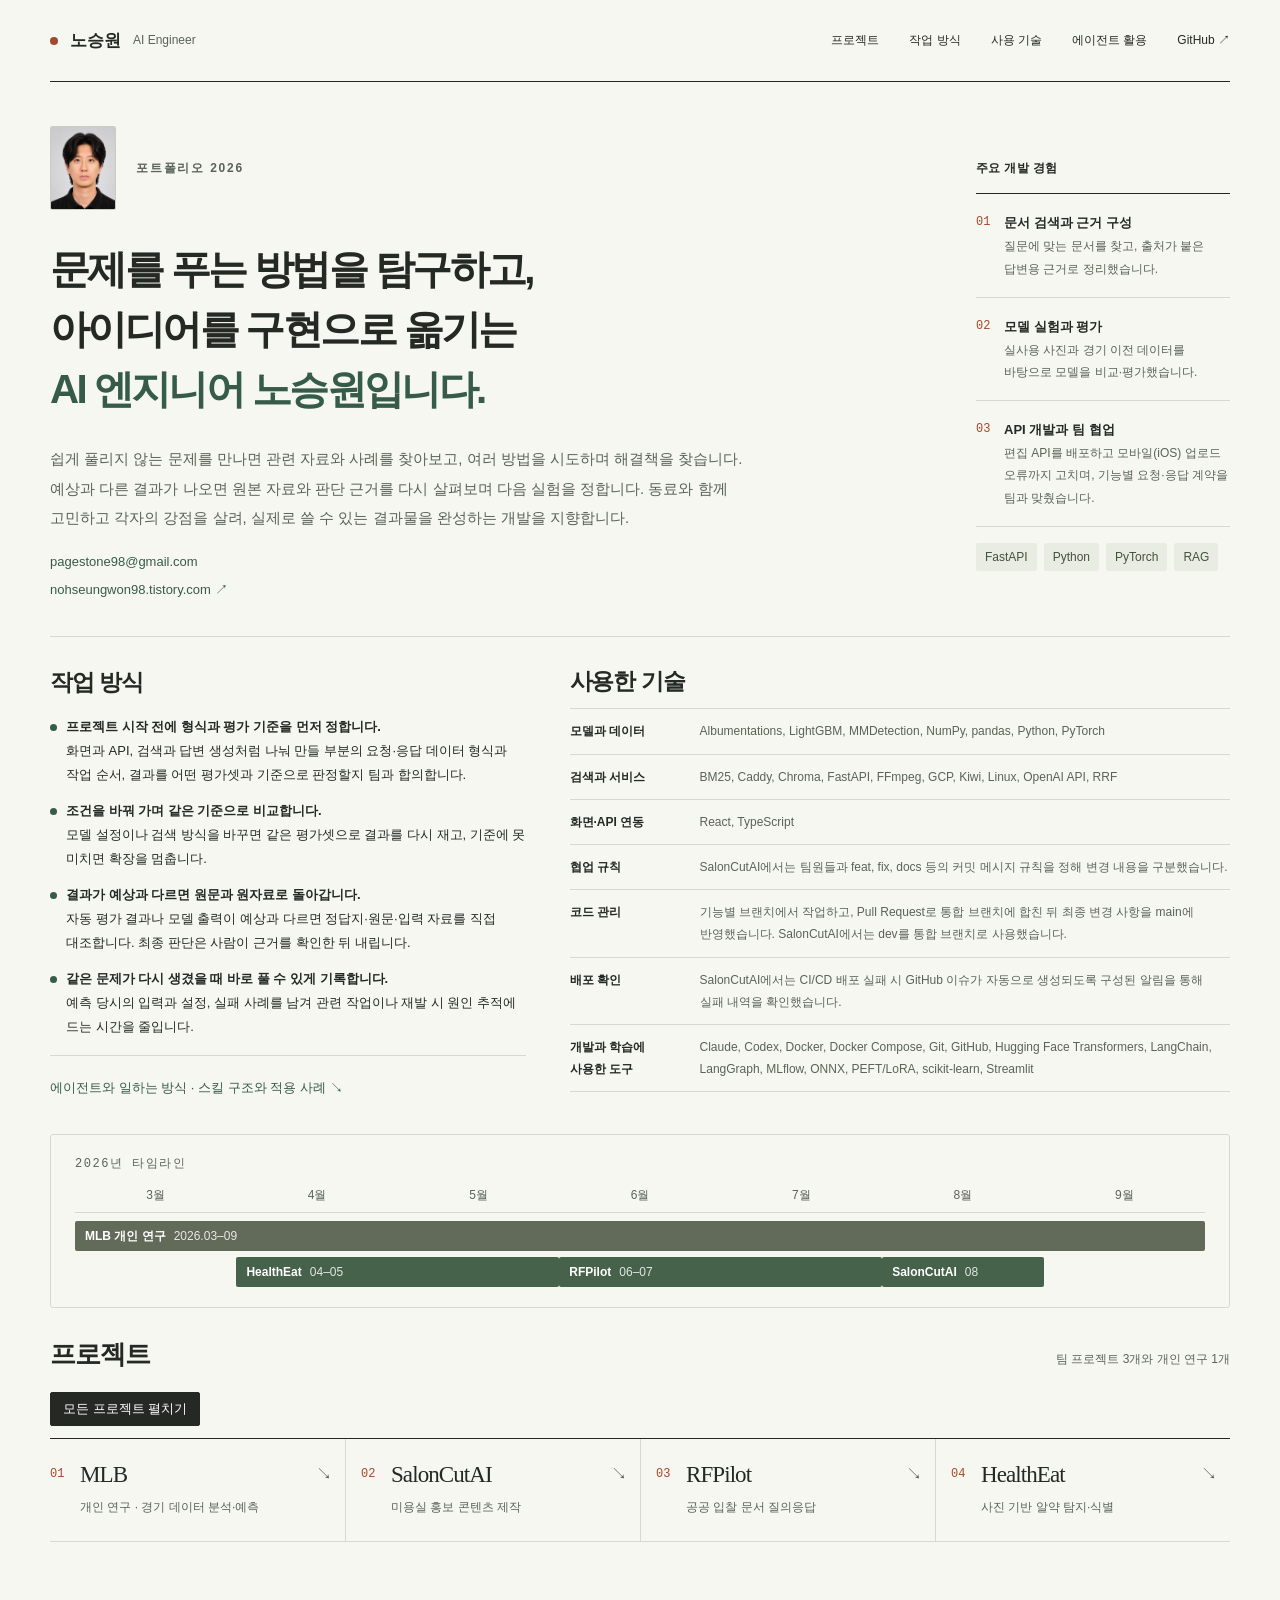
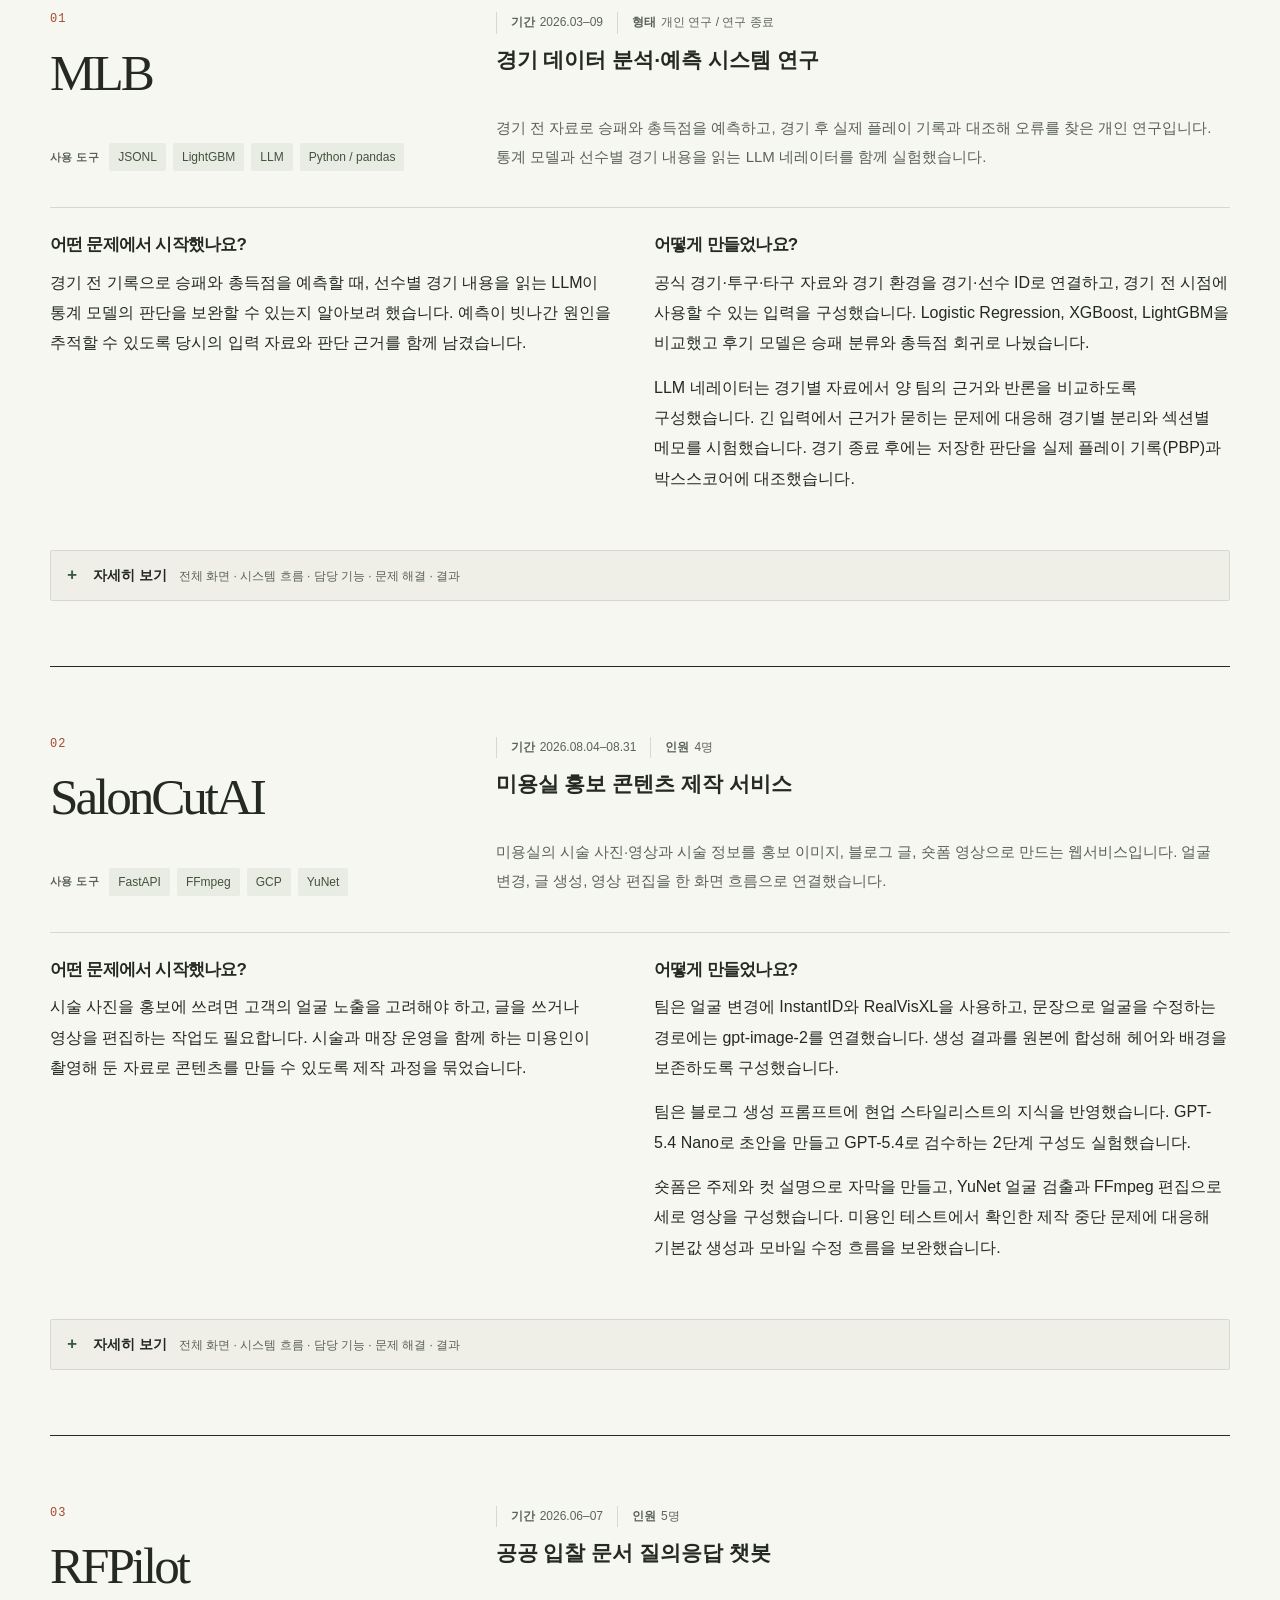
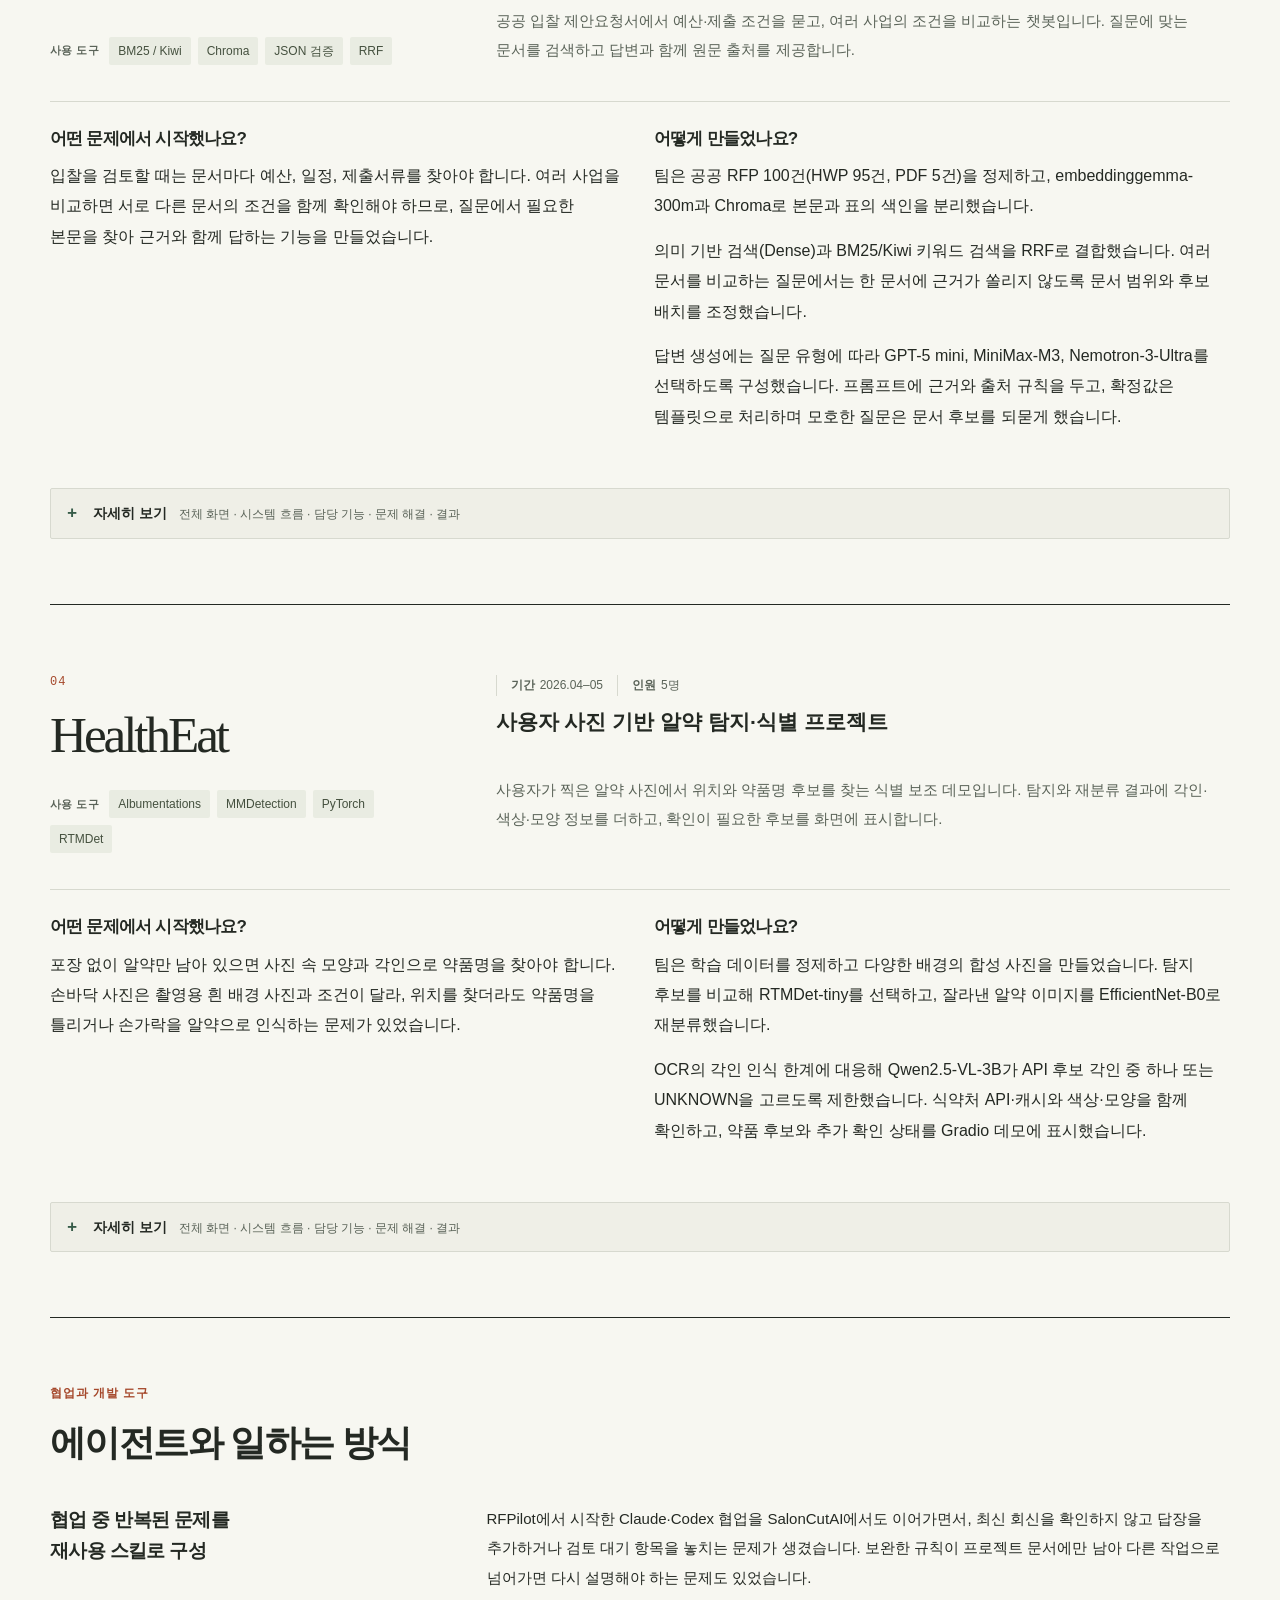
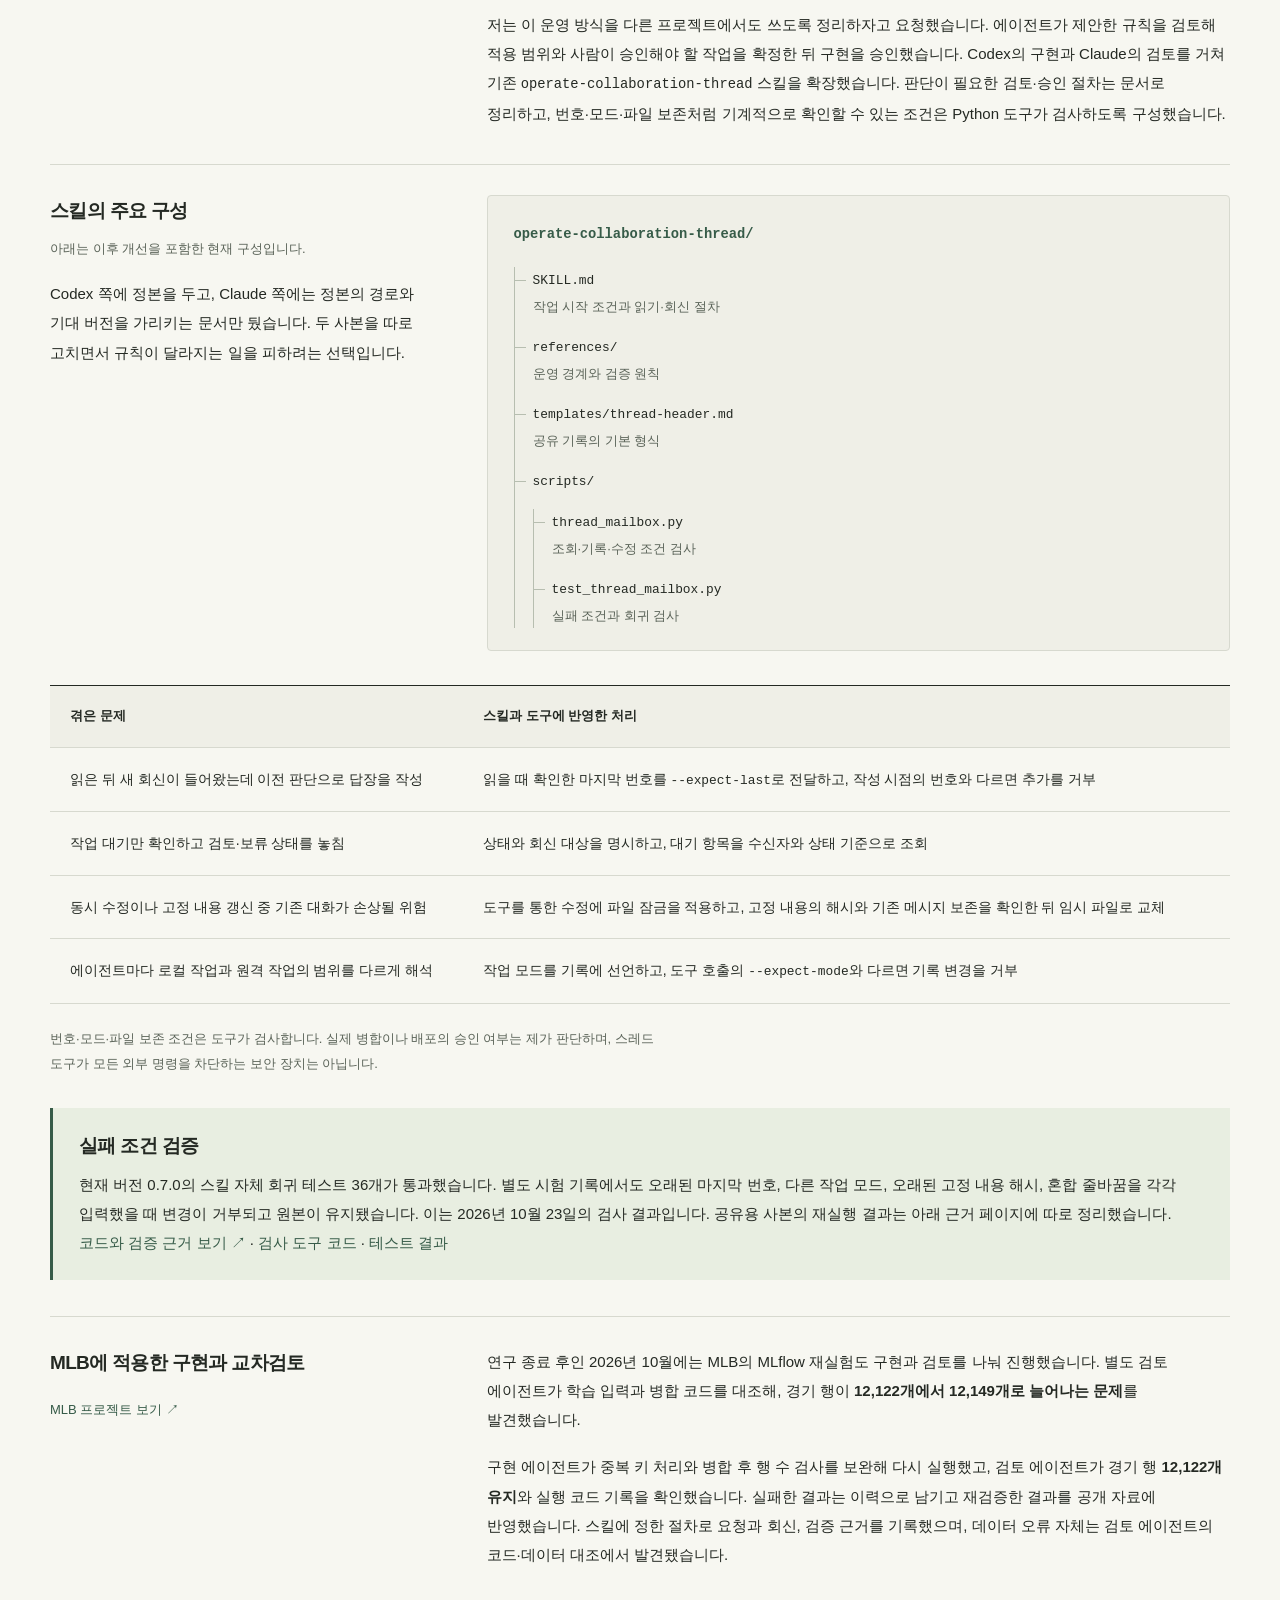
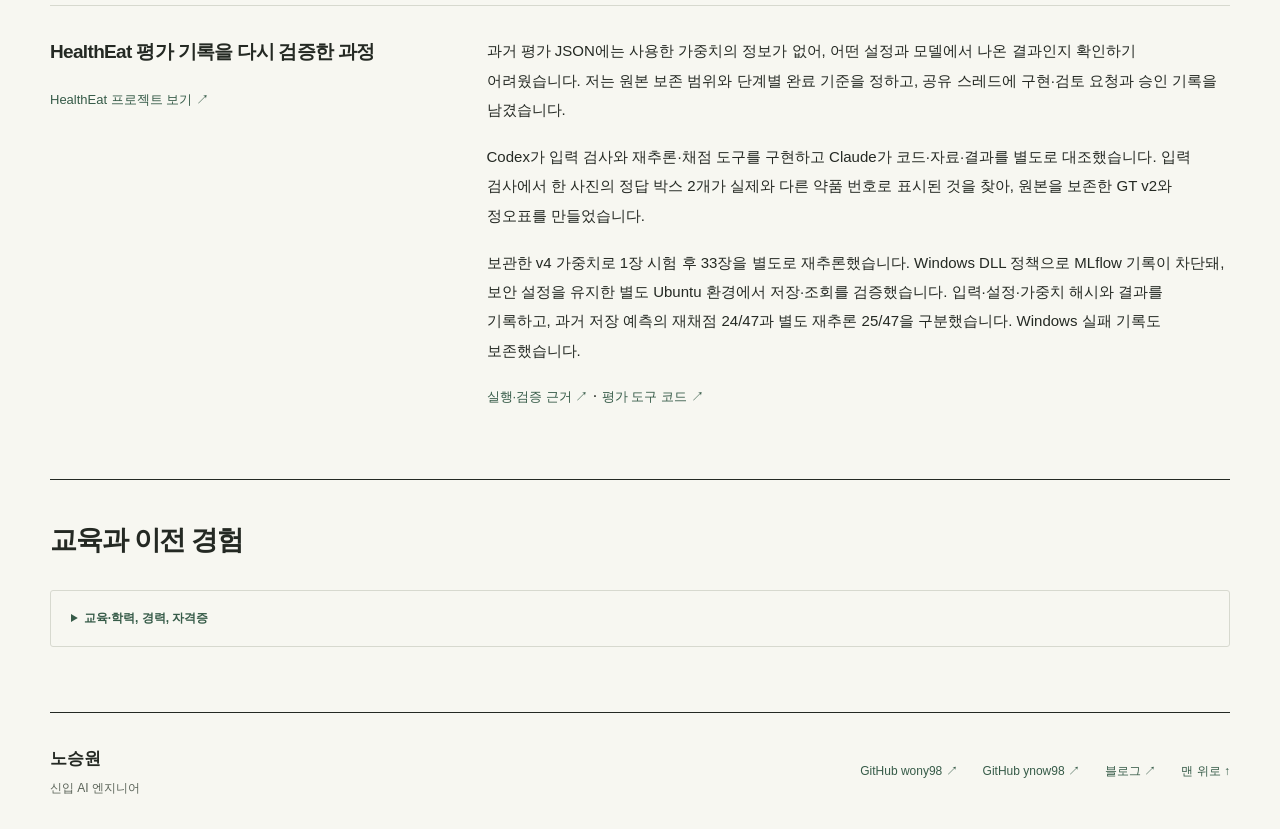
==== commit 56a31ef0: "fix(portfolio): clarify HealthEat evidence status and inference" ====
--- a/index.html
+++ b/index.html
@@ -353,10 +353,10 @@
 </div>
 <h3 class="block-label">알약 위치와 약품명을 함께 맞힌 결과</h3>
 <div class="pair">
-<div><p class="small-label">정답 정정 후 같은 사진에서 비교한 과거 저장 예측</p><div class="table-wrap"><table class="hl"><caption>알약 위치·약품명 동시 정답 (GT v2, Top-1, IoU 0.5)</caption><thead><tr><th scope="col">모델</th><th scope="col">위치·약품명 정답</th><th scope="col">정답률</th></tr></thead><tbody><tr><th scope="row">기존 모델</th><td>14 / 47</td><td>29.8%</td></tr><tr><th scope="row">v4 (정답 정정 후)</th><td>24 / 47</td><td>51.1%</td></tr></tbody></table></div><p class="measure-note">사진 33장·알약 47개에서 박스 겹침(IoU) 0.5 이상이고 첫 약품명 후보까지 맞힌 경우입니다. 정답 라벨 오기 1건을 수정해 재채점했으며, 모델 선택과 평가에 같은 사진을 사용했습니다.</p><a href="https://github.com/wony98/pill_detection/blob/6daac3b96ef949f479b1820bcda2e5ed69fef1c9/docs/errata_label_v2_20261024/README.md" rel="noopener noreferrer" style="font-size:12px" target="_blank">정답 정정·재채점 근거 ↗</a></div>
+<div><p class="small-label">정답 정정 후 같은 사진에서 비교한 과거 저장 예측</p><div class="table-wrap"><table class="hl"><caption>알약 위치·약품명 동시 정답 (GT v2, Top-1, IoU 0.5)</caption><thead><tr><th scope="col">모델</th><th scope="col">위치·약품명 정답</th><th scope="col">정답률</th></tr></thead><tbody><tr><th scope="row">기존 모델</th><td>14 / 47</td><td>29.8%</td></tr><tr><th scope="row">v4 (정답 정정 후)</th><td>24 / 47</td><td>51.1%</td></tr></tbody></table></div><p class="measure-note">사진 33장·알약 47개에서 박스 겹침(IoU) 0.5 이상이고 첫 약품명 후보까지 맞힌 경우입니다. 정답 라벨 오기 1건을 수정해 재채점했으며, 모델 선택과 평가에 같은 사진을 사용했습니다.</p><a href="harness-evidence/index.html#healtheat-proof" rel="noopener noreferrer" style="font-size:12px" target="_blank">정답 정정·재채점 근거 ↗</a></div>
 <figure class="artifact"><a href="assets/health-threshold-3way.png" rel="noopener noreferrer" target="_blank"><img alt="정답 정정 전 GT v1 기준의 탐지 점수별 정답 수와 미매칭 박스 비교 그림" height="590" loading="lazy" src="assets/health-threshold-3way.png" width="2148"/></a><figcaption>정답 정정 전(GT v1)의 탐지 점수 비교 그림입니다. 현재 GT v2 수치는 왼쪽 표와 정오표에서 확인할 수 있습니다. <a href="assets/health-threshold-3way.png" rel="noopener noreferrer" target="_blank">당시 그림 크게 보기 ↗</a></figcaption></figure>
 </div>
-<section class="project-result"><h3 class="block-label">프로젝트 결과</h3><p>팀은 사진 업로드부터 약품 후보 확인까지 이어지는 데모를 구성했습니다. 별도 RTMDet 실험의 저장 예측을 정정된 정답으로 다시 채점한 결과, 기존 모델은 14/47, v4는 24/47을 맞혔습니다.</p><p>후속 검증 도구의 입력 검사에서 라벨 오기 1건을 찾아 원본과 분리해 정정했습니다. 저장 가중치의 별도 실행에서는 25/47을 확인하고, 입력·설정·가중치 해시와 결과를 MLflow에 기록했습니다. <a href="#agent-healtheat-title">개발·검토 과정 보기 ↗</a></p></section>
+<section class="project-result"><h3 class="block-label">프로젝트 결과</h3><p>팀은 사진 업로드부터 약품 후보 확인까지 이어지는 데모를 구성했습니다. 별도 RTMDet 실험의 저장 예측을 정정된 정답으로 다시 채점한 결과, 기존 모델은 14/47, v4는 24/47을 맞혔습니다.</p><p>후속 검증 도구의 입력 검사에서 라벨 오기 1건을 찾아 원본과 분리해 정정했습니다. 보관한 v4 가중치의 별도 재추론에서는 25/47을 확인하고, 입력·설정·가중치 해시와 결과를 MLflow에 기록했습니다. <a href="#agent-healtheat-title">개발·검토 과정 보기 ↗</a></p></section>
 <section aria-labelledby="healtheat-mlflow-title" class="mlflow-evidence" id="healtheat-mlflow">
 <h3 class="block-label" id="healtheat-mlflow-title">MLflow 사후 정리 기록 (정답 정정 전)</h3>
 <figure><a href="assets/mlflow/healtheat-evaluation.png" rel="noopener noreferrer" target="_blank"><img alt="MLflow의 Top-1 비교표: baseline 0.2979, v2 0.3191, v3 0.2979, v4 0.4681" height="282" loading="lazy" src="assets/mlflow/healtheat-evaluation.png" width="1010"/></a><figcaption><strong>기존 run을 덮어쓰지 않고 보존한 GT v1 기록</strong><p>당시 GT v1 정답 수: baseline 14/47 · v2 15/47 · v3 14/47 · v4 22/47</p><p>이 화면은 과거 예측을 사후 등록한 원본 기록입니다. 정답 정정 후 v4 24/47과 별도 재실행 25/47은 새 근거에 구분해 남겼습니다.</p><a href="assets/mlflow/healtheat-evaluation.png" rel="noopener noreferrer" target="_blank">평가 기록 크게 보기 ↗</a></figcaption></figure>
@@ -368,7 +368,7 @@
 <div><span class="small-label">과거 저장 예측의 미매칭 박스 (점수 기준 0.05 → 0.25)</span><p class="n">84 <span>→</span> 10</p><p>같은 저장 예측을 사후 필터링해, GT v2 정답 24개를 유지하면서 미매칭 박스를 줄였습니다.</p></div>
 <div><span class="small-label">모델 비교에 사용한 사진</span><p class="n">33<span>장 · 알약 47개</span></p><p>팀이 모은 사진과 정답 표시를 모델 선택과 평가에 함께 사용했습니다.</p></div>
 </div>
-<div class="evidence" id="healtheat-evidence"><h3 id="health-evidence-title">자료와 코드</h3><div class="evidence-links"><a href="https://github.com/ZerofZero/codeit10_pj1/blob/ae9bf694c34660a939849b045ed4698a7d6c098f/docs/report.pdf" rel="noopener noreferrer" target="_blank"><span>서비스 소개와 모델 비교</span>최종 보고서 PDF ↗</a><a href="https://github.com/wony98/pill_detection/blob/6daac3b96ef949f479b1820bcda2e5ed69fef1c9/docs/errata_label_v2_20261024/README.md" rel="noopener noreferrer" target="_blank"><span>정답 라벨 v2 기준</span>정오표와 재채점 근거 ↗</a><a href="https://github.com/ZerofZero/codeit10_pj1/blob/ae9bf694c34660a939849b045ed4698a7d6c098f/models/RTMDet/v4/inference_demo.py" rel="noopener noreferrer" target="_blank"><span>박스·클래스·점수 처리</span>v4 추론 코드 ↗</a><a href="https://github.com/ZerofZero/codeit10_pj1/blob/ae9bf694c34660a939849b045ed4698a7d6c098f/models/RTMDet/v4/config.py" rel="noopener noreferrer" target="_blank"><span>입력 크기와 증강 등</span>학습 설정 ↗</a><a href="https://github.com/wony98/pill_detection/blob/6daac3b96ef949f479b1820bcda2e5ed69fef1c9/experiments/forward_eval_20261025/README.md" rel="noopener noreferrer" target="_blank"><span>저장 가중치의 별도 실행</span>33장 재실행·MLflow 기록 ↗</a><a href="https://github.com/wony98/pill_detection/blob/6daac3b96ef949f479b1820bcda2e5ed69fef1c9/experiments/checkpoint_eval/forward.py" rel="noopener noreferrer" target="_blank"><span>입력·채점·기록 연결</span>평가 검증 도구 코드 ↗</a></div><a class="repo-link" href="https://github.com/ZerofZero/codeit10_pj1" rel="noopener noreferrer" target="_blank">HealthEat GitHub ↗</a></div>
+<div class="evidence" id="healtheat-evidence"><h3 id="health-evidence-title">자료와 코드</h3><div class="evidence-links"><a href="https://github.com/ZerofZero/codeit10_pj1/blob/ae9bf694c34660a939849b045ed4698a7d6c098f/docs/report.pdf" rel="noopener noreferrer" target="_blank"><span>서비스 소개와 모델 비교</span>최종 보고서 PDF ↗</a><a href="harness-evidence/index.html#healtheat-proof" rel="noopener noreferrer" target="_blank"><span>정답 라벨 v2 기준</span>정오표와 재채점 근거 ↗</a><a href="https://github.com/ZerofZero/codeit10_pj1/blob/ae9bf694c34660a939849b045ed4698a7d6c098f/models/RTMDet/v4/inference_demo.py" rel="noopener noreferrer" target="_blank"><span>박스·클래스·점수 처리</span>v4 추론 코드 ↗</a><a href="https://github.com/ZerofZero/codeit10_pj1/blob/ae9bf694c34660a939849b045ed4698a7d6c098f/models/RTMDet/v4/config.py" rel="noopener noreferrer" target="_blank"><span>입력 크기와 증강 등</span>학습 설정 ↗</a><a href="https://github.com/wony98/pill_detection/blob/6daac3b96ef949f479b1820bcda2e5ed69fef1c9/experiments/forward_eval_20261025/README.md" rel="noopener noreferrer" target="_blank"><span>저장 가중치의 별도 실행</span>33장 재실행·MLflow 기록 ↗</a><a href="https://github.com/wony98/pill_detection/blob/6daac3b96ef949f479b1820bcda2e5ed69fef1c9/experiments/checkpoint_eval/forward.py" rel="noopener noreferrer" target="_blank"><span>입력·채점·기록 연결</span>평가 검증 도구 코드 ↗</a></div><a class="repo-link" href="https://github.com/ZerofZero/codeit10_pj1" rel="noopener noreferrer" target="_blank">HealthEat GitHub ↗</a></div>
 </section><section aria-labelledby="healtheat-effect-title" class="project-effect"><h3 class="block-label" id="healtheat-effect-title">기대 효과</h3><p>알약 사진과 각인으로 약품 후보를 찾는 번거로움을 줄이고, 전문가에게 약품을 확인하기 전에 필요한 정보를 정리하는 데 도움이 될 것으로 기대합니다.</p></section>
 <details class="case-depth" id="healtheat-details"><summary><span>탐지 모델 실험과 오탐 개선</span><span aria-hidden="true" class="depth-icon">+</span></summary><div class="case-depth-body">
 <h3 class="block-label">구현 구조</h3>
@@ -468,7 +468,7 @@
 <div class="agent-prose">
 <p>과거 평가 JSON에는 사용한 가중치의 정보가 없어, 어떤 설정과 모델에서 나온 결과인지 확인하기 어려웠습니다. 저는 원본 보존 범위와 단계별 완료 기준을 정하고, 공유 스레드에 구현·검토 요청과 승인 기록을 남겼습니다.</p>
 <p>Codex가 입력 검사와 재추론·채점 도구를 구현하고 Claude가 코드·자료·결과를 별도로 대조했습니다. 입력 검사에서 한 사진의 정답 박스 2개가 실제와 다른 약품 번호로 표시된 것을 찾아, 원본을 보존한 GT v2와 정오표를 만들었습니다.</p>
-<p>Windows에서 기록 라이브러리가 보안 정책에 막히자 보안 설정을 바꾸지 않고 Ubuntu에 실행 환경을 분리했습니다. 1장 시험 후 33장을 실행하고, 입력·설정·가중치 해시와 결과를 MLflow에 기록한 뒤 다시 읽어 대조했습니다. 과거 저장 예측은 정정 후 24/47, 별도 실행은 25/47로 구분했고 실패 기록도 남겼습니다.</p>
+<p>보관한 v4 가중치로 1장 시험 후 33장을 별도로 재추론했습니다. Windows DLL 정책으로 MLflow 기록이 차단돼, 보안 설정을 유지한 별도 Ubuntu 환경에서 저장·조회를 검증했습니다. 입력·설정·가중치 해시와 결과를 기록하고, 과거 저장 예측의 재채점 24/47과 별도 재추론 25/47을 구분했습니다. Windows 실패 기록도 보존했습니다.</p>
 <a class="agent-case-link" href="https://github.com/wony98/pill_detection/blob/6daac3b96ef949f479b1820bcda2e5ed69fef1c9/experiments/forward_eval_20261025/README.md" target="_blank" rel="noopener noreferrer">실행·검증 근거 ↗</a> · <a class="agent-case-link" href="https://github.com/wony98/pill_detection/blob/6daac3b96ef949f479b1820bcda2e5ed69fef1c9/experiments/checkpoint_eval/forward.py" target="_blank" rel="noopener noreferrer">평가 도구 코드 ↗</a>
 </div></section>
 </section>
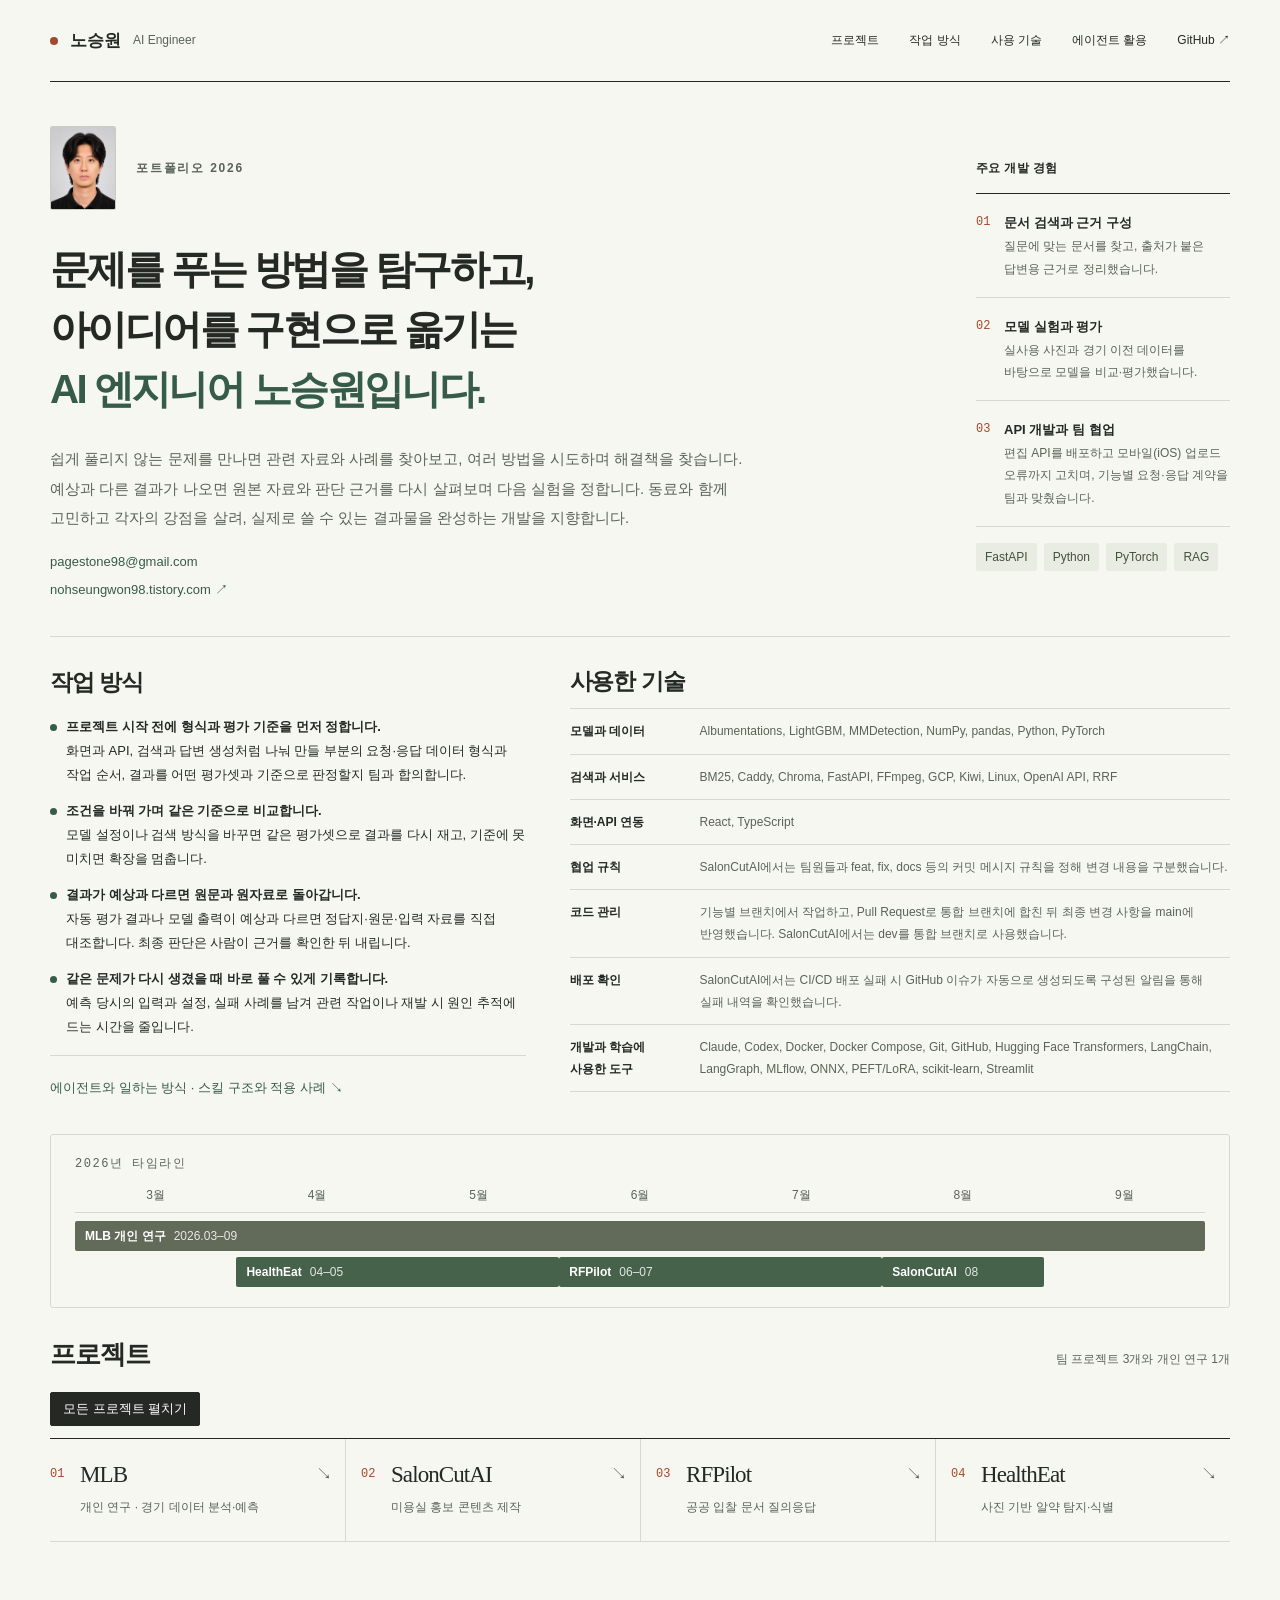
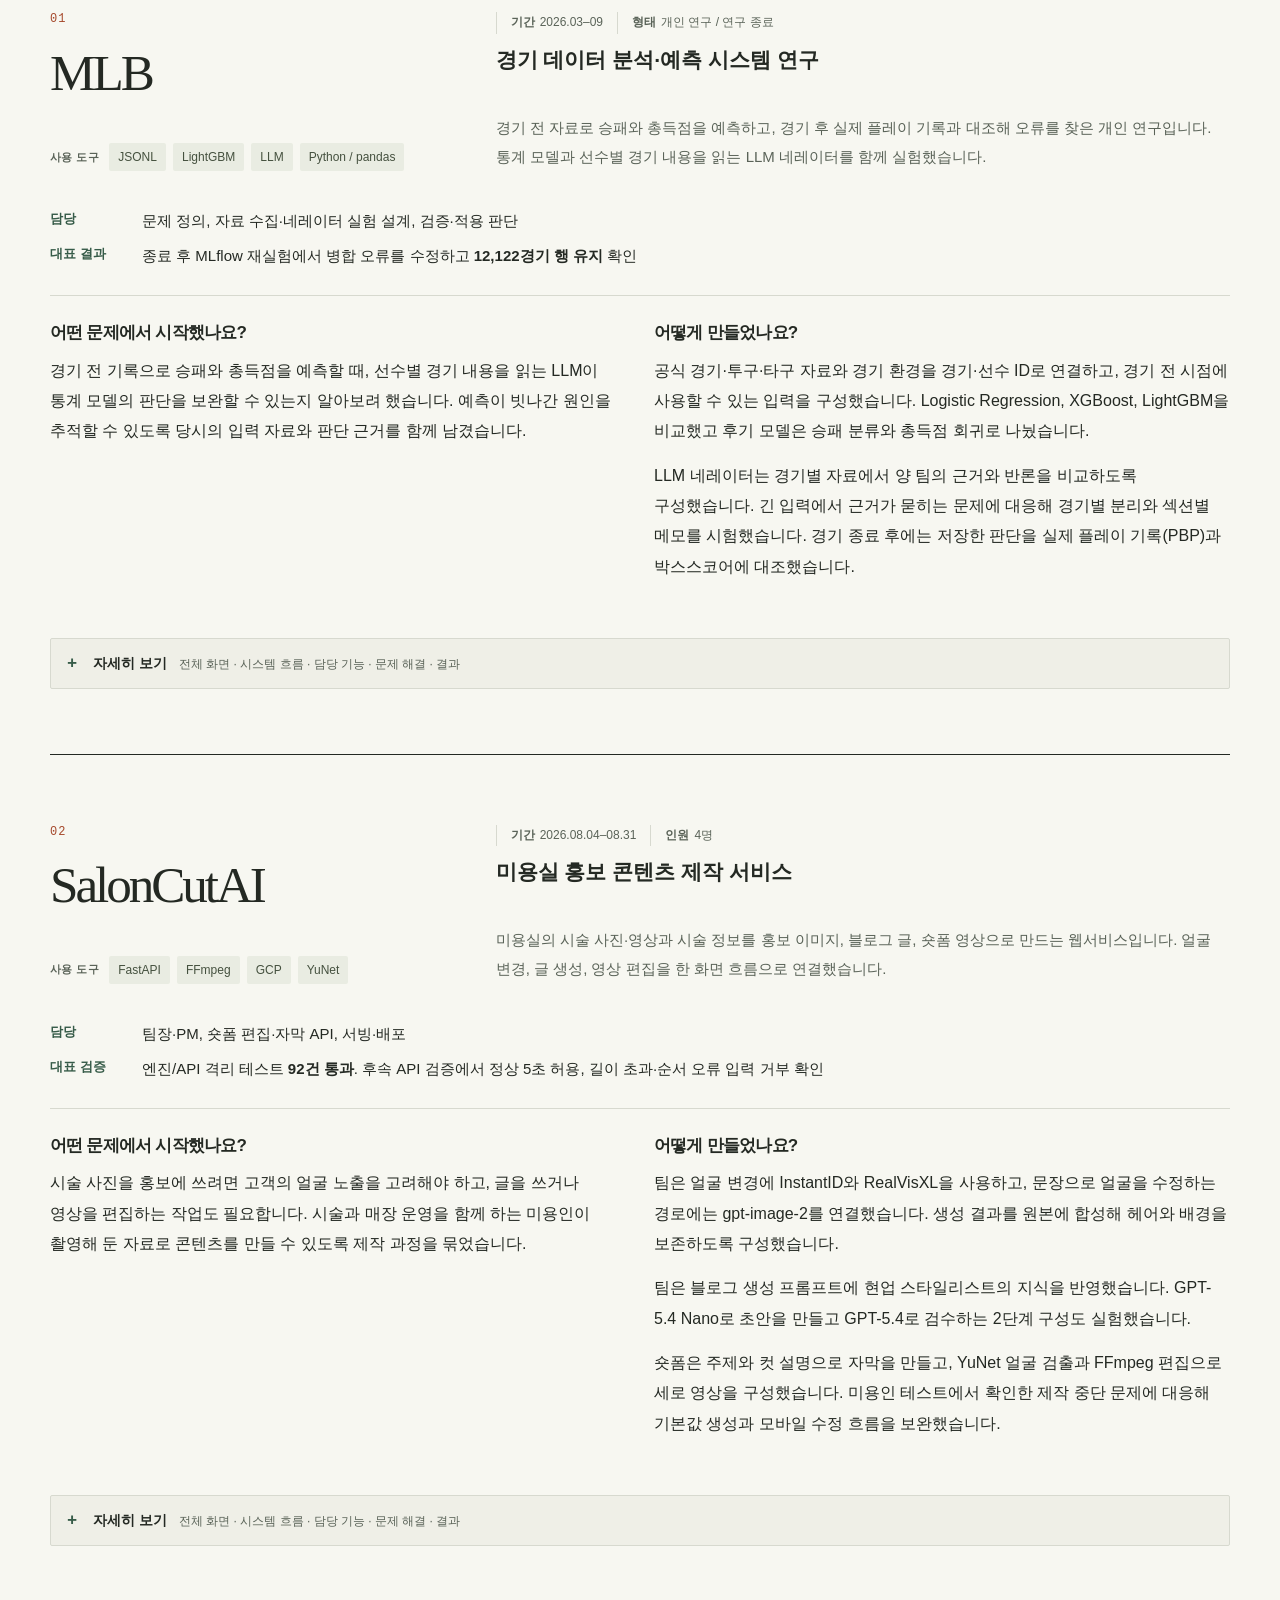
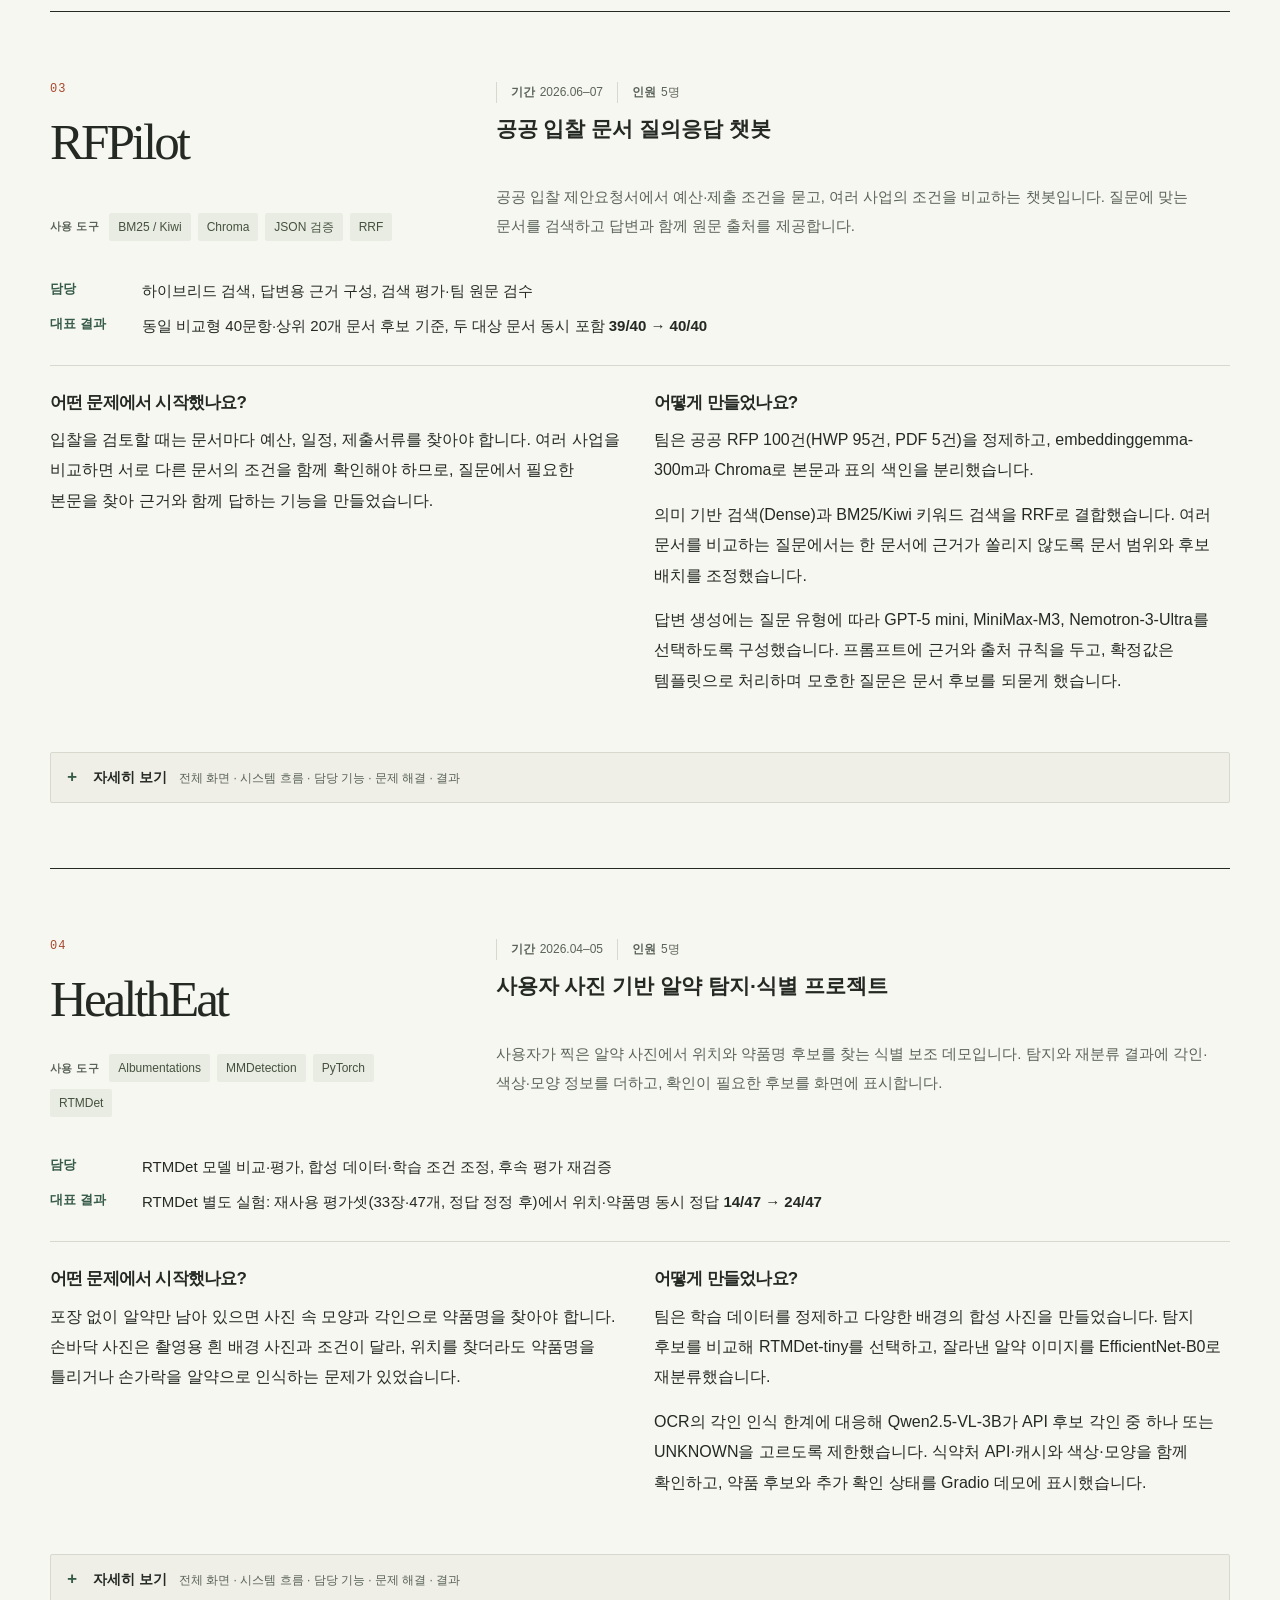
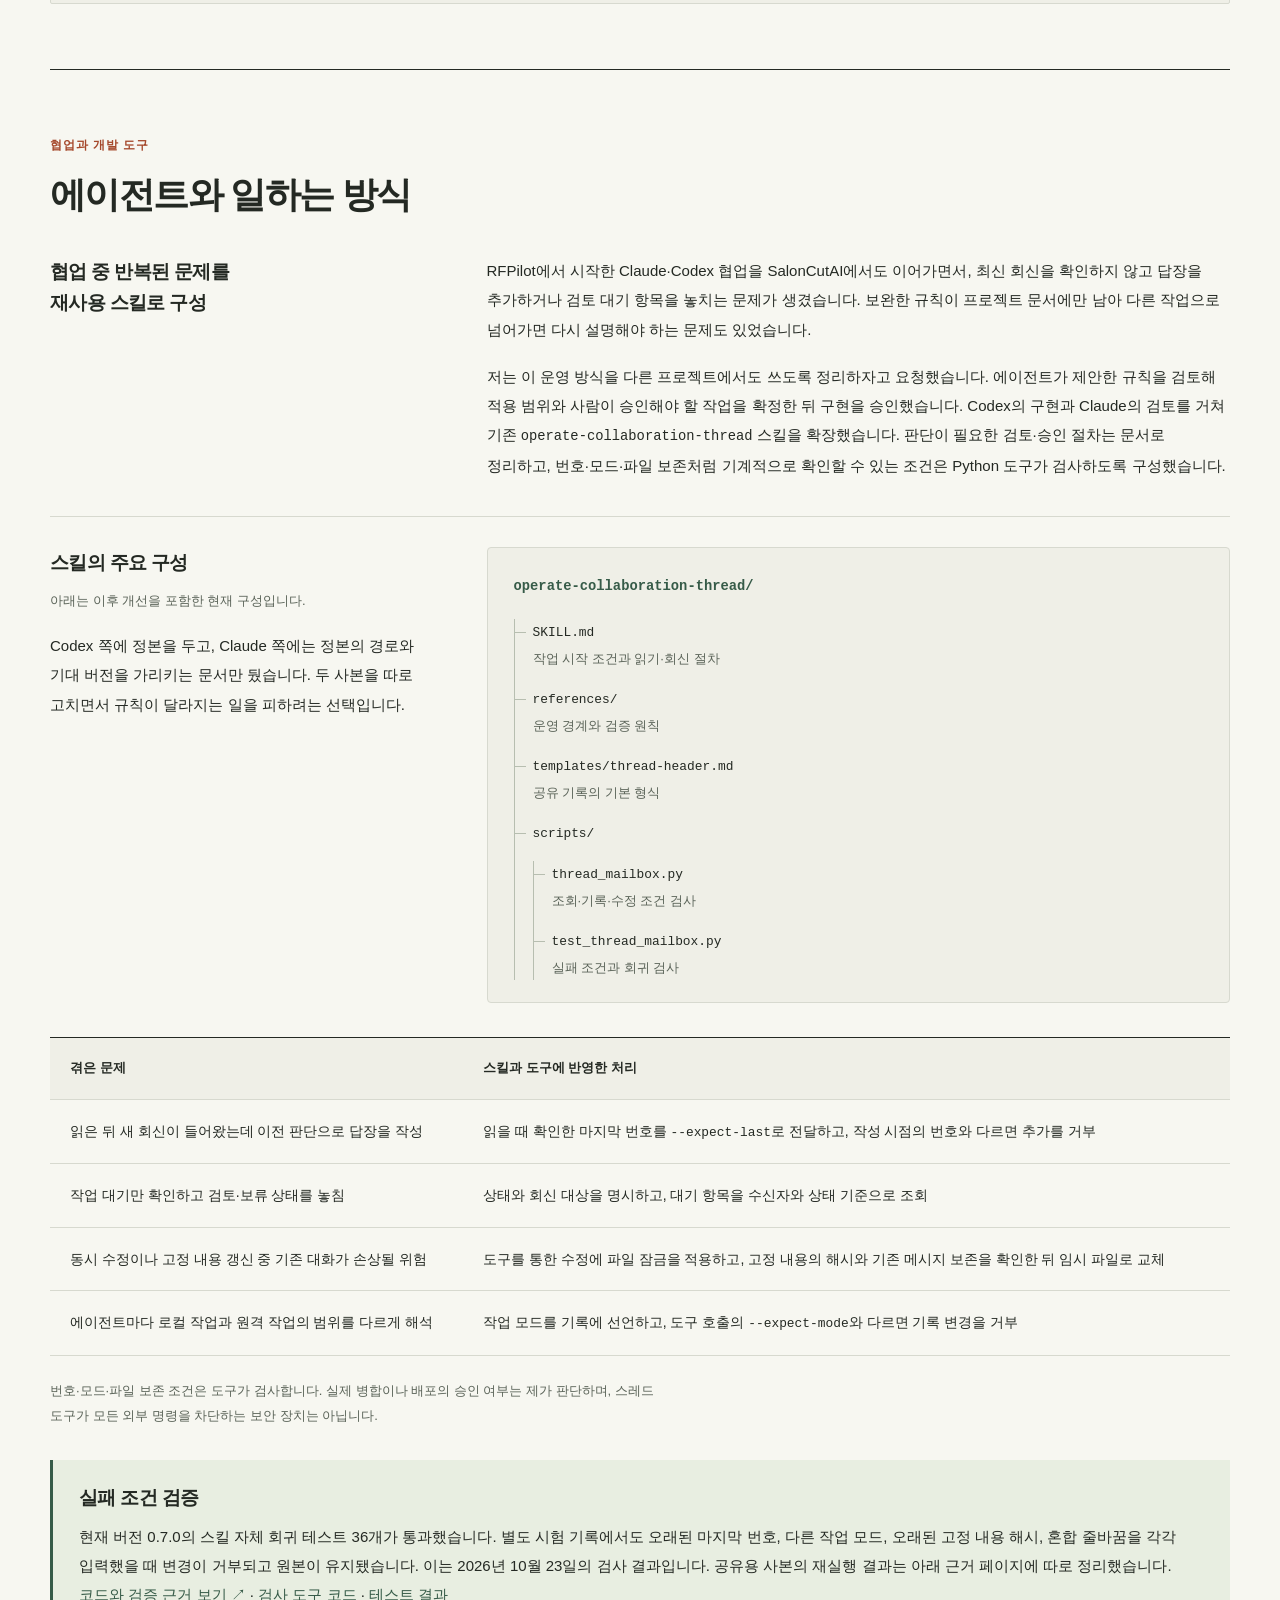
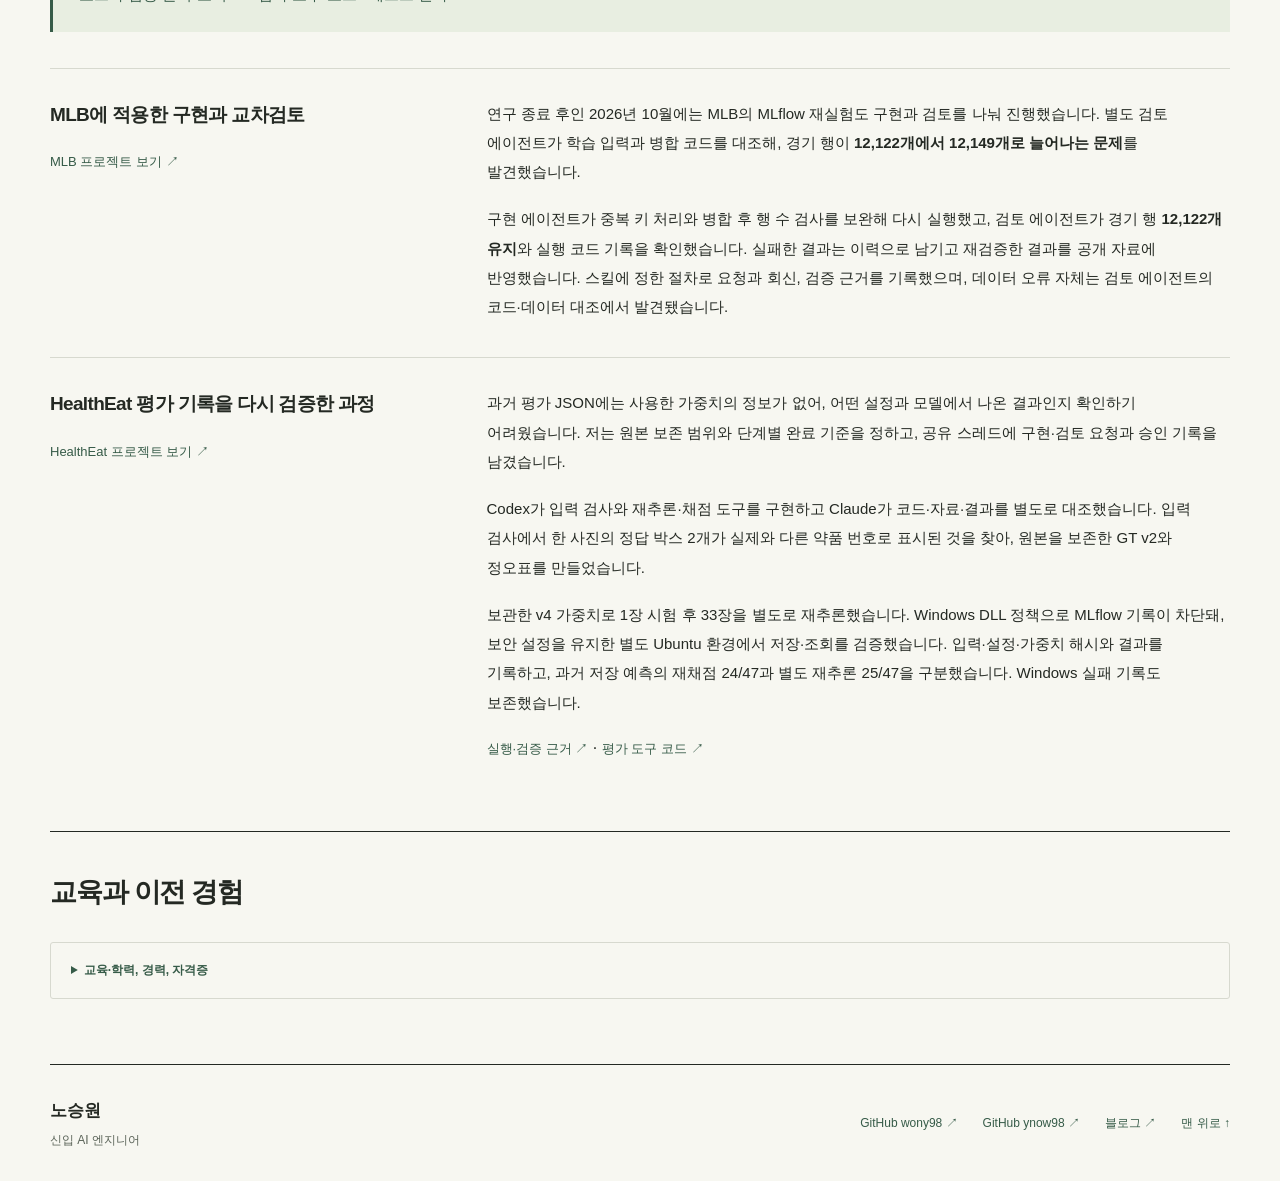
==== commit f61e5f9d: "feat(portfolio): show project contributions and clarify MLB judging" ====
--- a/index.html
+++ b/index.html
@@ -9,7 +9,7 @@
 <link href="styles.css" rel="stylesheet"/>
 <link href="design.css" rel="stylesheet"/><link href="feedback.css" rel="stylesheet"/>
 <script defer="" src="view.js"></script>
-<link href="mentor.css" rel="stylesheet"/>
+<link href="mentor.css?v=20261026-project-summary" rel="stylesheet"/>
 <link href="agent-work.css" rel="stylesheet"/></head>
 <body class="editorial-design">
 <a class="skip" href="#main">본문으로 이동</a>
@@ -48,7 +48,8 @@
 <a href="#healtheat"><span class="index-number">04</span><span><strong>HealthEat</strong><small>사진 기반 알약 탐지·식별</small></span><span class="index-kind">팀 / 모델 실험</span><span aria-hidden="true">↘</span></a></nav>
 </section>
 <article aria-labelledby="mlb-title" class="case" id="mlb">
-<header class="case-header"><p class="eyebrow">01</p><h2 id="mlb-title">MLB</h2><p class="case-purpose">경기 데이터 분석·예측 시스템 연구</p><p class="case-lead">경기 전 자료로 승패와 총득점을 예측하고, 경기 후 실제 플레이 기록과 대조해 오류를 찾은 개인 연구입니다. 통계 모델과 선수별 경기 내용을 읽는 LLM 네레이터를 함께 실험했습니다.</p><p class="meta"><span class="meta-item"><b class="meta-k">기간</b>2026.03–09</span><span class="meta-item"><b class="meta-k">형태</b>개인 연구 / 연구 종료</span></p><div class="tags"><span class="chips-k">사용 도구</span><span>JSONL</span><span>LightGBM</span><span>LLM</span><span>Python / pandas</span></div></header><section aria-label="MLB 문제와 접근" class="project-overview"><div><h3>어떤 문제에서 시작했나요?</h3><p>경기 전 기록으로 승패와 총득점을 예측할 때, 선수별 경기 내용을 읽는 LLM이 통계 모델의 판단을 보완할 수 있는지 알아보려 했습니다. 예측이 빗나간 원인을 추적할 수 있도록 당시의 입력 자료와 판단 근거를 함께 남겼습니다.</p></div><div><h3>어떻게 만들었나요?</h3><p>공식 경기·투구·타구 자료와 경기 환경을 경기·선수 ID로 연결하고, 경기 전 시점에 사용할 수 있는 입력을 구성했습니다. Logistic Regression, XGBoost, LightGBM을 비교했고 후기 모델은 승패 분류와 총득점 회귀로 나눴습니다.</p><p>LLM 네레이터는 경기별 자료에서 양 팀의 근거와 반론을 비교하도록 구성했습니다. 긴 입력에서 근거가 묻히는 문제에 대응해 경기별 분리와 섹션별 메모를 시험했습니다. 경기 종료 후에는 저장한 판단을 실제 플레이 기록(PBP)과 박스스코어에 대조했습니다.</p></div></section>
+<header class="case-header"><p class="eyebrow">01</p><h2 id="mlb-title">MLB</h2><p class="case-purpose">경기 데이터 분석·예측 시스템 연구</p><p class="case-lead">경기 전 자료로 승패와 총득점을 예측하고, 경기 후 실제 플레이 기록과 대조해 오류를 찾은 개인 연구입니다. 통계 모델과 선수별 경기 내용을 읽는 LLM 네레이터를 함께 실험했습니다.</p><p class="meta"><span class="meta-item"><b class="meta-k">기간</b>2026.03–09</span><span class="meta-item"><b class="meta-k">형태</b>개인 연구 / 연구 종료</span></p><div class="tags"><span class="chips-k">사용 도구</span><span>JSONL</span><span>LightGBM</span><span>LLM</span><span>Python / pandas</span></div></header><dl class="case-snapshot" aria-label="MLB 담당과 대표 결과"><div><dt>담당</dt><dd>문제 정의, 자료 수집·네레이터 실험 설계, 검증·적용 판단</dd></div><div><dt>대표 결과</dt><dd>종료 후 MLflow 재실험에서 병합 오류를 수정하고 <strong>12,122경기 행 유지</strong> 확인</dd></div></dl>
+<section aria-label="MLB 문제와 접근" class="project-overview"><div><h3>어떤 문제에서 시작했나요?</h3><p>경기 전 기록으로 승패와 총득점을 예측할 때, 선수별 경기 내용을 읽는 LLM이 통계 모델의 판단을 보완할 수 있는지 알아보려 했습니다. 예측이 빗나간 원인을 추적할 수 있도록 당시의 입력 자료와 판단 근거를 함께 남겼습니다.</p></div><div><h3>어떻게 만들었나요?</h3><p>공식 경기·투구·타구 자료와 경기 환경을 경기·선수 ID로 연결하고, 경기 전 시점에 사용할 수 있는 입력을 구성했습니다. Logistic Regression, XGBoost, LightGBM을 비교했고 후기 모델은 승패 분류와 총득점 회귀로 나눴습니다.</p><p>LLM 네레이터는 경기별 자료에서 양 팀의 근거와 반론을 비교하도록 구성했습니다. 긴 입력에서 근거가 묻히는 문제에 대응해 경기별 분리와 섹션별 메모를 시험했습니다. 경기 종료 후에는 저장한 판단을 실제 플레이 기록(PBP)과 박스스코어에 대조했습니다.</p></div></section>
 <details class="case-fold" id="mlb-fold"><summary aria-label="MLB 개인 연구 상세 내용 펼치기"><span class="fold-label"><span class="fold-when-closed">자세히 보기</span><span class="fold-when-open">접기</span></span><span class="fold-hint">전체 화면 · 시스템 흐름 · 담당 기능 · 문제 해결 · 결과</span></summary><div class="case-fold-body">
 <h3 class="block-label">연구 결과물</h3>
 <div class="service-output">
@@ -63,7 +64,7 @@
 <div><h4>자료 연결과 점검</h4><p>경기와 선수 ID를 연결한 뒤 조인 중복, 단위, 결측을 확인했습니다. 예측에 쓸 투수 기록은 당일 결과를 제외한 값으로 구분했습니다.</p></div>
 <div><h4>경기별 입력과 추론 분리</h4><p>경기별 메모장과 관련 자료를 나눠 한 경기씩 분석하도록 했습니다. 수집한 선수 자료가 최종 입력에서 빠졌는지도 대조했습니다.</p></div>
 <div><h4>예측 당시 기록 보관</h4><p>경기 후 틀린 판단을 조사할 수 있도록, 입력과 모델 정보, 해시, 변수별 기여도를 예측 직후 함께 남기는 방식을 채택했습니다.</p></div>
-<div><h4>판정 방식 비교와 확장 여부 결정</h4><p>같은 근거를 두 LLM이 읽은 결과를 비교했습니다. 일치도가 기준에 못 미친 판정 방식은 확장하지 않기로 했습니다.</p></div>
+<div><h4>판정 방식 비교와 확장 여부 결정</h4><p>각 경기에서 같은 LLM을 분리해 두 번 실행하고, 같은 근거에 대한 판정을 비교했습니다. 판정 일치도가 내부 기준에 못 미쳐 이 방식의 비교 확장을 멈췄습니다.</p></div>
 </div>
 <section class="project-result"><h3 class="block-label">프로젝트 결과</h3><p>예측 당시 입력과 경기 후 자료를 구분해 오류를 조사할 수 있게 했습니다. 다만 서로 충돌하는 근거를 종합해 새 경기의 승리 팀을 일관되게 판단하는 기준은 해결하지 못했습니다.</p><p>종료 후 재실험에서 기존 누수 판정 규칙으로 선별한 피처 세트를 같은 분할에서 비교하고 실행 설정과 결과를 MLflow로 추적했습니다. 규칙 탐지 열을 뺀 모델은 이 분할에서 시장가격 환산 확률과 같은 수준(test AUC 0.58)이었습니다.</p></section>
 <section class="mlflow-evidence" id="mlb-mlflow" aria-labelledby="mlb-mlflow-title">
@@ -75,9 +76,10 @@
 <h3 class="block-label">평가 결과와 조건</h3>
 <div class="nums">
 <div><span class="small-label">2025년 시간순 테스트</span><p class="n">2,416<span>경기</span></p><p>2021~2023년 학습, 2024년 검증을 거친 승패 모델의 테스트 규모입니다. 이후 전체 기간 재학습 모델과 구분했습니다.</p></div>
-<div><span class="small-label">두 LLM의 판단 일치도</span><p class="n">0.524 <span>/ 이번 실험 통과 기준 0.60</span></p><p>같은 경기 자료를 보고 ‘예측할 만큼 근거가 충분한지’를 두 LLM이 각각 판단했습니다. 우연히 답이 같을 가능성을 보정한 일치도입니다(Cohen's kappa).</p></div>
-<div><span class="small-label">판단 비교에 사용한 경기와 실행 횟수</span><p class="n">24<span>회 판단 / 5경기</span></p><p>고정한 경기 사례로 두 LLM의 판단을 비교한 규모입니다. 일치도 기준을 충족하지 못해 계획했던 96경기 비교는 진행하지 않았습니다.</p></div>
-</div>
+<div><span class="small-label">같은 LLM의 두 실행 간 판정 일치도</span><p class="n">0.524 <span>/ 이번 실험 통과 기준 0.60</span></p><p>경기마다 같은 LLM을 따로 실행해 ‘예측할 만큼 근거가 충분한지’에 대한 두 판정을 비교했습니다. 우연히 답이 같을 가능성을 보정한 일치도입니다(Cohen's kappa).</p></div>
+<div><span class="small-label">일치도 계산에 사용한 판정 표본</span><p class="n">10<span>쌍 / 5경기 × 승패·총득점</span></p><p>경기마다 승패·총득점 판정을 짝지은 표본입니다. 이 10쌍으로 κ를 계산했으며, 기준 미달로 계획했던 96경기 비교는 진행하지 않았습니다.</p></div>
+</div>
+<p class="measure-note mlb-run-scope">실험 전체는 24회 추론으로 기록됐습니다. 위 κ는 경기별 두 실행에서 얻은 판정 10쌍으로 계산했으며, 전체 호출 횟수를 계산 표본 수로 세지 않았습니다.</p>
 <div class="evidence" id="mlb-evidence"><h3 id="mlb-evidence-title">자료와 코드</h3><div class="evidence-links"><a href="https://github.com/wony98/mlb-prediction-error-analysis/blob/1ed4e673a734dd1495a81aa56d78e1c5a4c6d3bb/docs/RESEARCH_REPORT.md" rel="noopener noreferrer" target="_blank"><span>개인 연구</span>연구 보고서 ↗</a><a href="https://github.com/wony98/mlb-prediction-error-analysis/blob/1ed4e673a734dd1495a81aa56d78e1c5a4c6d3bb/src/_mlb_sp_asof_clean.py#L26-L49" rel="noopener noreferrer" target="_blank"><span>데이터 시점 수정</span>당일 기록 제외 코드 ↗</a><a href="https://github.com/wony98/mlb-prediction-error-analysis/blob/1ed4e673a734dd1495a81aa56d78e1c5a4c6d3bb/docs/RESEARCH_REPORT.md#%ED%8C%90%EB%8B%A8-%EC%9D%BC%EA%B4%80%EC%84%B1%EA%B3%BC-%EB%B3%B4%EB%A5%98%EB%8F%84-%EB%B3%84%EB%8F%84%EB%A1%9C-%EC%8B%9C%ED%97%98%ED%96%88%EB%8B%A4" rel="noopener noreferrer" target="_blank"><span>기준과 결과</span>판단 일치도와 실험 중단 기록 ↗</a><a href="https://github.com/wony98/mlb-prediction-error-analysis/blob/1ed4e673a734dd1495a81aa56d78e1c5a4c6d3bb/src/README.md" rel="noopener noreferrer" target="_blank"><span>발췌 소스 안내</span>소스 위치와 포함 범위 ↗</a><a href="https://github.com/wony98/mlb-prediction-error-analysis/blob/28c7e79188ab0613f762be5e9f08194358999c2a/docs/mlflow_leakage_experiment.md" rel="noopener noreferrer" target="_blank"><span>종료 후 재실험</span>MLflow 추적 기록 ↗</a></div><a class="repo-link" href="https://github.com/wony98/mlb-prediction-error-analysis" rel="noopener noreferrer" target="_blank">MLB GitHub ↗</a></div>
 </section><section class="project-effect" aria-labelledby="mlb-effect-title"><h3 class="block-label" id="mlb-effect-title">기대 효과</h3><p>경기별 자료를 수작업으로 모으고 비교하는 부담을 줄이고, 예측 근거와 실제 플레이를 대조하며 분석 기준을 검증·개선하는 후속 연구에 활용할 수 있을 것으로 기대합니다.</p></section>
 <div class="case-depth-body mlb-visible-body" id="mlb-details"><section class="mlb-originals mlb-featured" id="mlb-diagrams"><h3 class="block-label">연구 구조도와 구현 문서</h3><div class="details-body">
@@ -172,7 +174,8 @@
 </div></details>
 </article>
 <article aria-labelledby="salon-title" class="case" id="salon">
-<header class="case-header"><p class="eyebrow">02</p><h2 id="salon-title">SalonCutAI</h2><p class="case-purpose">미용실 홍보 콘텐츠 제작 서비스</p><p class="case-lead">미용실의 시술 사진·영상과 시술 정보를 홍보 이미지, 블로그 글, 숏폼 영상으로 만드는 웹서비스입니다. 얼굴 변경, 글 생성, 영상 편집을 한 화면 흐름으로 연결했습니다.</p><p class="meta"><span class="meta-item"><b class="meta-k">기간</b>2026.08.04–08.31</span><span class="meta-item"><b class="meta-k">인원</b>4명</span></p><div class="tags"><span class="chips-k">사용 도구</span><span>FastAPI</span><span>FFmpeg</span><span>GCP</span><span>YuNet</span></div></header><section aria-label="SalonCutAI 문제와 접근" class="project-overview"><div><h3>어떤 문제에서 시작했나요?</h3><p>시술 사진을 홍보에 쓰려면 고객의 얼굴 노출을 고려해야 하고, 글을 쓰거나 영상을 편집하는 작업도 필요합니다. 시술과 매장 운영을 함께 하는 미용인이 촬영해 둔 자료로 콘텐츠를 만들 수 있도록 제작 과정을 묶었습니다.</p></div><div><h3>어떻게 만들었나요?</h3><p>팀은 얼굴 변경에 InstantID와 RealVisXL을 사용하고, 문장으로 얼굴을 수정하는 경로에는 gpt-image-2를 연결했습니다. 생성 결과를 원본에 합성해 헤어와 배경을 보존하도록 구성했습니다.</p><p>팀은 블로그 생성 프롬프트에 현업 스타일리스트의 지식을 반영했습니다. GPT-5.4 Nano로 초안을 만들고 GPT-5.4로 검수하는 2단계 구성도 실험했습니다.</p><p>숏폼은 주제와 컷 설명으로 자막을 만들고, YuNet 얼굴 검출과 FFmpeg 편집으로 세로 영상을 구성했습니다. 미용인 테스트에서 확인한 제작 중단 문제에 대응해 기본값 생성과 모바일 수정 흐름을 보완했습니다.</p></div></section>
+<header class="case-header"><p class="eyebrow">02</p><h2 id="salon-title">SalonCutAI</h2><p class="case-purpose">미용실 홍보 콘텐츠 제작 서비스</p><p class="case-lead">미용실의 시술 사진·영상과 시술 정보를 홍보 이미지, 블로그 글, 숏폼 영상으로 만드는 웹서비스입니다. 얼굴 변경, 글 생성, 영상 편집을 한 화면 흐름으로 연결했습니다.</p><p class="meta"><span class="meta-item"><b class="meta-k">기간</b>2026.08.04–08.31</span><span class="meta-item"><b class="meta-k">인원</b>4명</span></p><div class="tags"><span class="chips-k">사용 도구</span><span>FastAPI</span><span>FFmpeg</span><span>GCP</span><span>YuNet</span></div></header><dl class="case-snapshot" aria-label="SalonCutAI 담당과 대표 결과"><div><dt>담당</dt><dd>팀장·PM, 숏폼 편집·자막 API, 서빙·배포</dd></div><div><dt>대표 검증</dt><dd>엔진/API 격리 테스트 <strong>92건 통과</strong>. 후속 API 검증에서 정상 5초 허용, 길이 초과·순서 오류 입력 거부 확인</dd></div></dl>
+<section aria-label="SalonCutAI 문제와 접근" class="project-overview"><div><h3>어떤 문제에서 시작했나요?</h3><p>시술 사진을 홍보에 쓰려면 고객의 얼굴 노출을 고려해야 하고, 글을 쓰거나 영상을 편집하는 작업도 필요합니다. 시술과 매장 운영을 함께 하는 미용인이 촬영해 둔 자료로 콘텐츠를 만들 수 있도록 제작 과정을 묶었습니다.</p></div><div><h3>어떻게 만들었나요?</h3><p>팀은 얼굴 변경에 InstantID와 RealVisXL을 사용하고, 문장으로 얼굴을 수정하는 경로에는 gpt-image-2를 연결했습니다. 생성 결과를 원본에 합성해 헤어와 배경을 보존하도록 구성했습니다.</p><p>팀은 블로그 생성 프롬프트에 현업 스타일리스트의 지식을 반영했습니다. GPT-5.4 Nano로 초안을 만들고 GPT-5.4로 검수하는 2단계 구성도 실험했습니다.</p><p>숏폼은 주제와 컷 설명으로 자막을 만들고, YuNet 얼굴 검출과 FFmpeg 편집으로 세로 영상을 구성했습니다. 미용인 테스트에서 확인한 제작 중단 문제에 대응해 기본값 생성과 모바일 수정 흐름을 보완했습니다.</p></div></section>
 <details class="case-fold" id="salon-fold"><summary aria-label="SalonCutAI 상세 내용 펼치기"><span class="fold-label"><span class="fold-when-closed">자세히 보기</span><span class="fold-when-open">접기</span></span><span class="fold-hint">전체 화면 · 시스템 흐름 · 담당 기능 · 문제 해결 · 결과</span></summary><div class="case-fold-body">
 <h3 class="block-label">서비스 화면</h3>
 <div class="service-output">
@@ -238,7 +241,8 @@
 </div></details>
 </article>
 <article aria-labelledby="rfpilot-title" class="case" id="rfpilot">
-<header class="case-header"><p class="eyebrow">03</p><h2 id="rfpilot-title">RFPilot</h2><p class="case-purpose">공공 입찰 문서 질의응답 챗봇</p><p class="case-lead">공공 입찰 제안요청서에서 예산·제출 조건을 묻고, 여러 사업의 조건을 비교하는 챗봇입니다. 질문에 맞는 문서를 검색하고 답변과 함께 원문 출처를 제공합니다.</p><p class="meta"><span class="meta-item"><b class="meta-k">기간</b>2026.06–07</span><span class="meta-item"><b class="meta-k">인원</b>5명</span></p><div class="tags"><span class="chips-k">사용 도구</span><span>BM25 / Kiwi</span><span>Chroma</span><span>JSON 검증</span><span>RRF</span></div></header><section aria-label="RFPilot 문제와 접근" class="project-overview"><div><h3>어떤 문제에서 시작했나요?</h3><p>입찰을 검토할 때는 문서마다 예산, 일정, 제출서류를 찾아야 합니다. 여러 사업을 비교하면 서로 다른 문서의 조건을 함께 확인해야 하므로, 질문에서 필요한 본문을 찾아 근거와 함께 답하는 기능을 만들었습니다.</p></div><div><h3>어떻게 만들었나요?</h3><p>팀은 공공 RFP 100건(HWP 95건, PDF 5건)을 정제하고, embeddinggemma-300m과 Chroma로 본문과 표의 색인을 분리했습니다.</p><p>의미 기반 검색(Dense)과 BM25/Kiwi 키워드 검색을 RRF로 결합했습니다. 여러 문서를 비교하는 질문에서는 한 문서에 근거가 쏠리지 않도록 문서 범위와 후보 배치를 조정했습니다.</p><p>답변 생성에는 질문 유형에 따라 GPT-5 mini, MiniMax-M3, Nemotron-3-Ultra를 선택하도록 구성했습니다. 프롬프트에 근거와 출처 규칙을 두고, 확정값은 템플릿으로 처리하며 모호한 질문은 문서 후보를 되묻게 했습니다.</p></div></section>
+<header class="case-header"><p class="eyebrow">03</p><h2 id="rfpilot-title">RFPilot</h2><p class="case-purpose">공공 입찰 문서 질의응답 챗봇</p><p class="case-lead">공공 입찰 제안요청서에서 예산·제출 조건을 묻고, 여러 사업의 조건을 비교하는 챗봇입니다. 질문에 맞는 문서를 검색하고 답변과 함께 원문 출처를 제공합니다.</p><p class="meta"><span class="meta-item"><b class="meta-k">기간</b>2026.06–07</span><span class="meta-item"><b class="meta-k">인원</b>5명</span></p><div class="tags"><span class="chips-k">사용 도구</span><span>BM25 / Kiwi</span><span>Chroma</span><span>JSON 검증</span><span>RRF</span></div></header><dl class="case-snapshot" aria-label="RFPilot 담당과 대표 결과"><div><dt>담당</dt><dd>하이브리드 검색, 답변용 근거 구성, 검색 평가·팀 원문 검수</dd></div><div><dt>대표 결과</dt><dd>동일 비교형 40문항·상위 20개 문서 후보 기준, 두 대상 문서 동시 포함 <strong>39/40 → 40/40</strong></dd></div></dl>
+<section aria-label="RFPilot 문제와 접근" class="project-overview"><div><h3>어떤 문제에서 시작했나요?</h3><p>입찰을 검토할 때는 문서마다 예산, 일정, 제출서류를 찾아야 합니다. 여러 사업을 비교하면 서로 다른 문서의 조건을 함께 확인해야 하므로, 질문에서 필요한 본문을 찾아 근거와 함께 답하는 기능을 만들었습니다.</p></div><div><h3>어떻게 만들었나요?</h3><p>팀은 공공 RFP 100건(HWP 95건, PDF 5건)을 정제하고, embeddinggemma-300m과 Chroma로 본문과 표의 색인을 분리했습니다.</p><p>의미 기반 검색(Dense)과 BM25/Kiwi 키워드 검색을 RRF로 결합했습니다. 여러 문서를 비교하는 질문에서는 한 문서에 근거가 쏠리지 않도록 문서 범위와 후보 배치를 조정했습니다.</p><p>답변 생성에는 질문 유형에 따라 GPT-5 mini, MiniMax-M3, Nemotron-3-Ultra를 선택하도록 구성했습니다. 프롬프트에 근거와 출처 규칙을 두고, 확정값은 템플릿으로 처리하며 모호한 질문은 문서 후보를 되묻게 했습니다.</p></div></section>
 <details class="case-fold" id="rfpilot-fold"><summary aria-label="RFPilot 상세 내용 펼치기"><span class="fold-label"><span class="fold-when-closed">자세히 보기</span><span class="fold-when-open">접기</span></span><span class="fold-hint">전체 화면 · 시스템 흐름 · 담당 기능 · 문제 해결 · 결과</span></summary><div class="case-fold-body">
 <h3 class="block-label">서비스 화면</h3>
 <div class="service-output" id="rfpilot-screens">
@@ -338,7 +342,8 @@
 </div></details>
 </article>
 <article aria-labelledby="health-title" class="case" id="healtheat">
-<header class="case-header"><p class="eyebrow">04</p><h2 id="health-title">HealthEat</h2><p class="case-purpose">사용자 사진 기반 알약 탐지·식별 프로젝트</p><p class="case-lead">사용자가 찍은 알약 사진에서 위치와 약품명 후보를 찾는 식별 보조 데모입니다. 탐지와 재분류 결과에 각인·색상·모양 정보를 더하고, 확인이 필요한 후보를 화면에 표시합니다.</p><p class="meta"><span class="meta-item"><b class="meta-k">기간</b>2026.04–05</span><span class="meta-item"><b class="meta-k">인원</b>5명</span></p><div class="tags"><span class="chips-k">사용 도구</span><span>Albumentations</span><span>MMDetection</span><span>PyTorch</span><span>RTMDet</span></div></header><section aria-label="HealthEat 문제와 접근" class="project-overview"><div><h3>어떤 문제에서 시작했나요?</h3><p>포장 없이 알약만 남아 있으면 사진 속 모양과 각인으로 약품명을 찾아야 합니다. 손바닥 사진은 촬영용 흰 배경 사진과 조건이 달라, 위치를 찾더라도 약품명을 틀리거나 손가락을 알약으로 인식하는 문제가 있었습니다.</p></div><div><h3>어떻게 만들었나요?</h3><p>팀은 학습 데이터를 정제하고 다양한 배경의 합성 사진을 만들었습니다. 탐지 후보를 비교해 RTMDet-tiny를 선택하고, 잘라낸 알약 이미지를 EfficientNet-B0로 재분류했습니다.</p><p>OCR의 각인 인식 한계에 대응해 Qwen2.5-VL-3B가 API 후보 각인 중 하나 또는 UNKNOWN을 고르도록 제한했습니다. 식약처 API·캐시와 색상·모양을 함께 확인하고, 약품 후보와 추가 확인 상태를 Gradio 데모에 표시했습니다.</p></div></section>
+<header class="case-header"><p class="eyebrow">04</p><h2 id="health-title">HealthEat</h2><p class="case-purpose">사용자 사진 기반 알약 탐지·식별 프로젝트</p><p class="case-lead">사용자가 찍은 알약 사진에서 위치와 약품명 후보를 찾는 식별 보조 데모입니다. 탐지와 재분류 결과에 각인·색상·모양 정보를 더하고, 확인이 필요한 후보를 화면에 표시합니다.</p><p class="meta"><span class="meta-item"><b class="meta-k">기간</b>2026.04–05</span><span class="meta-item"><b class="meta-k">인원</b>5명</span></p><div class="tags"><span class="chips-k">사용 도구</span><span>Albumentations</span><span>MMDetection</span><span>PyTorch</span><span>RTMDet</span></div></header><dl class="case-snapshot" aria-label="HealthEat 담당과 대표 결과"><div><dt>담당</dt><dd>RTMDet 모델 비교·평가, 합성 데이터·학습 조건 조정, 후속 평가 재검증</dd></div><div><dt>대표 결과</dt><dd>RTMDet 별도 실험: 재사용 평가셋(33장·47개, 정답 정정 후)에서 위치·약품명 동시 정답 <strong>14/47 → 24/47</strong></dd></div></dl>
+<section aria-label="HealthEat 문제와 접근" class="project-overview"><div><h3>어떤 문제에서 시작했나요?</h3><p>포장 없이 알약만 남아 있으면 사진 속 모양과 각인으로 약품명을 찾아야 합니다. 손바닥 사진은 촬영용 흰 배경 사진과 조건이 달라, 위치를 찾더라도 약품명을 틀리거나 손가락을 알약으로 인식하는 문제가 있었습니다.</p></div><div><h3>어떻게 만들었나요?</h3><p>팀은 학습 데이터를 정제하고 다양한 배경의 합성 사진을 만들었습니다. 탐지 후보를 비교해 RTMDet-tiny를 선택하고, 잘라낸 알약 이미지를 EfficientNet-B0로 재분류했습니다.</p><p>OCR의 각인 인식 한계에 대응해 Qwen2.5-VL-3B가 API 후보 각인 중 하나 또는 UNKNOWN을 고르도록 제한했습니다. 식약처 API·캐시와 색상·모양을 함께 확인하고, 약품 후보와 추가 확인 상태를 Gradio 데모에 표시했습니다.</p></div></section>
 <details class="case-fold" id="healtheat-fold"><summary aria-label="HealthEat 상세 내용 펼치기"><span class="fold-label"><span class="fold-when-closed">자세히 보기</span><span class="fold-when-open">접기</span></span><span class="fold-hint">전체 화면 · 시스템 흐름 · 담당 기능 · 문제 해결 · 결과</span></summary><div class="case-fold-body">
 <h3 class="block-label">서비스 화면</h3>
 <div class="service-output">
--- a/mentor.css
+++ b/mentor.css
@@ -61,3 +61,11 @@
 .mlflow-evidence figcaption strong{font-size:16px;color:#202b39}
 .mlflow-evidence figcaption p{margin:6px 0 10px}
 .mlflow-evidence figcaption a{color:#315790}
+
+/* Contribution/result teasers stay visible while full project details are closed. */
+.case-snapshot{display:grid;gap:8px;margin:0 0 26px;padding:0}
+.case-snapshot>div{display:grid;grid-template-columns:78px minmax(0,1fr);gap:14px;align-items:start}
+.case-snapshot dt{margin:0;font-size:13px;font-weight:650;line-height:1.9;color:var(--blue,var(--ink))}
+.case-snapshot dd{margin:0;font-size:15px;line-height:1.8;word-break:keep-all;overflow-wrap:break-word;color:var(--ink)}
+.case-snapshot strong{font-weight:650}
+@media(max-width:600px){.case-snapshot>div{grid-template-columns:64px minmax(0,1fr);gap:10px}.case-snapshot dd{font-size:14px}.case-snapshot dt{font-size:12px}}
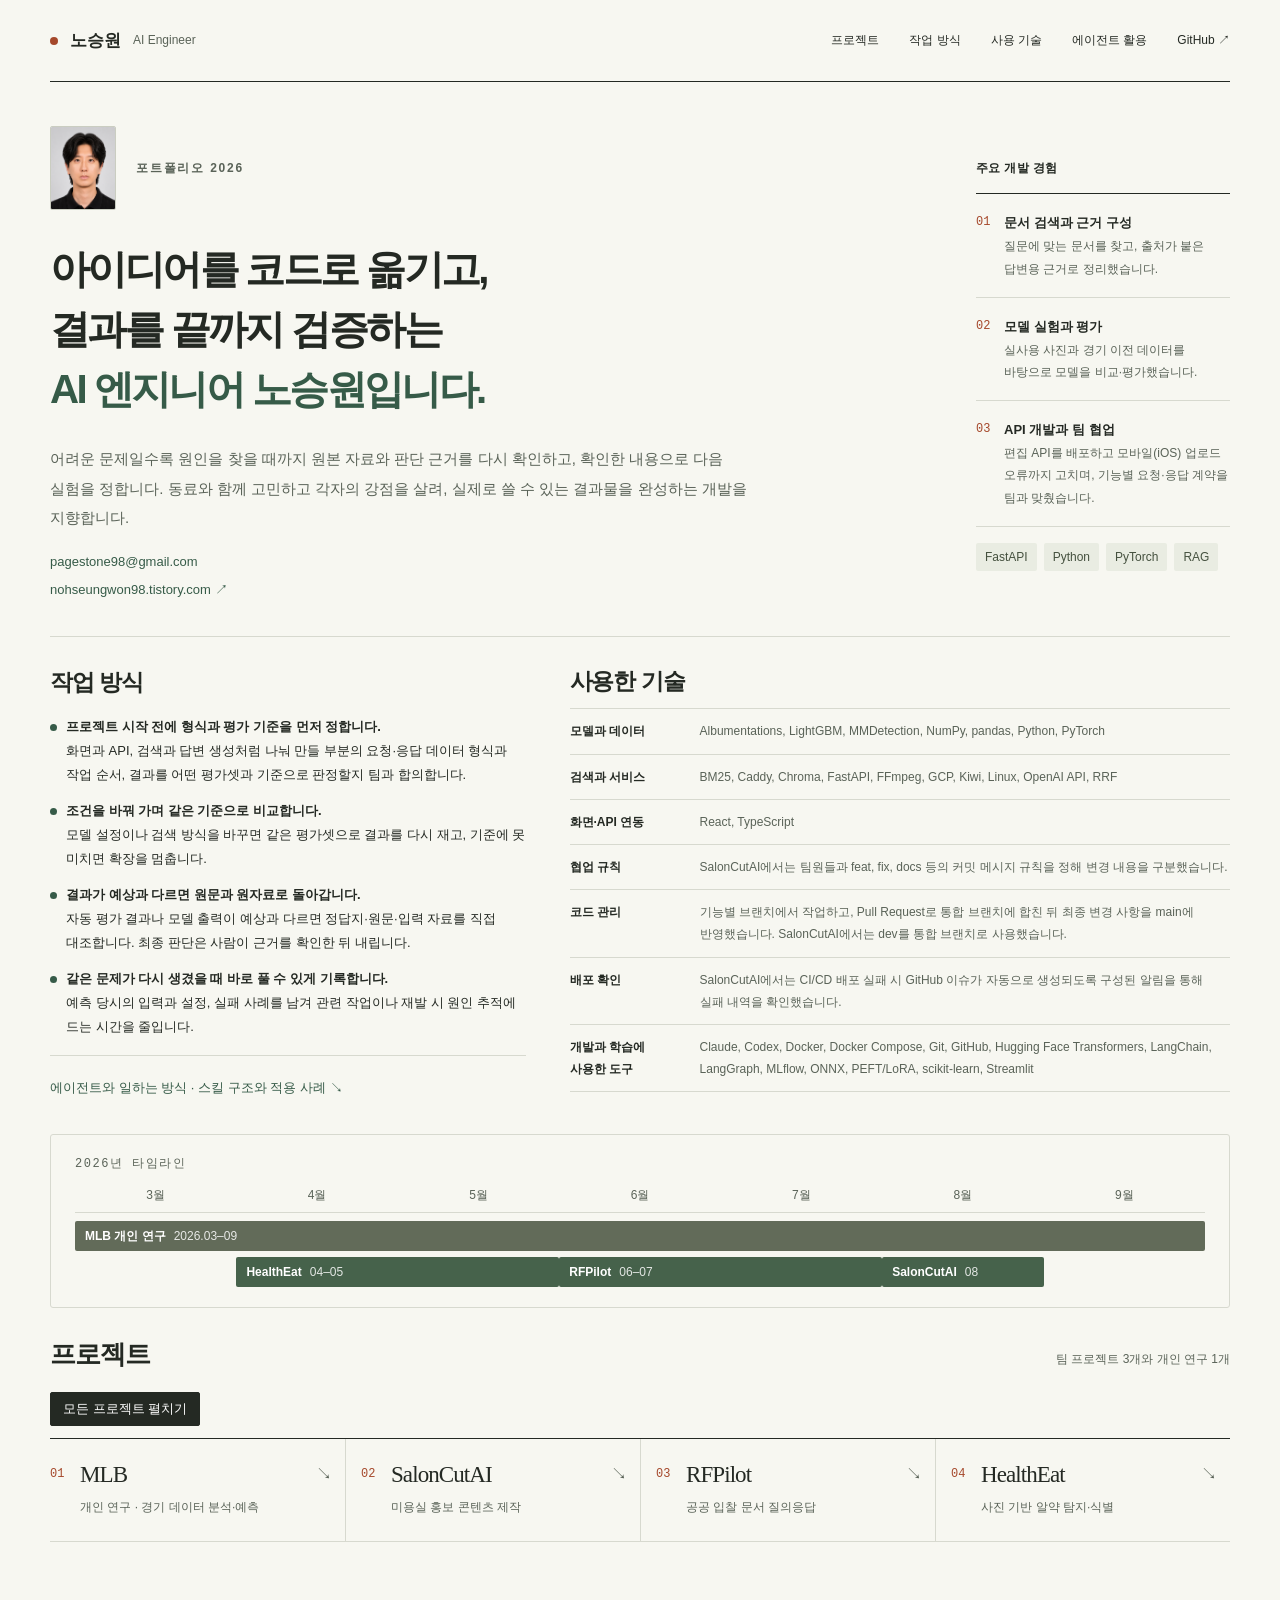
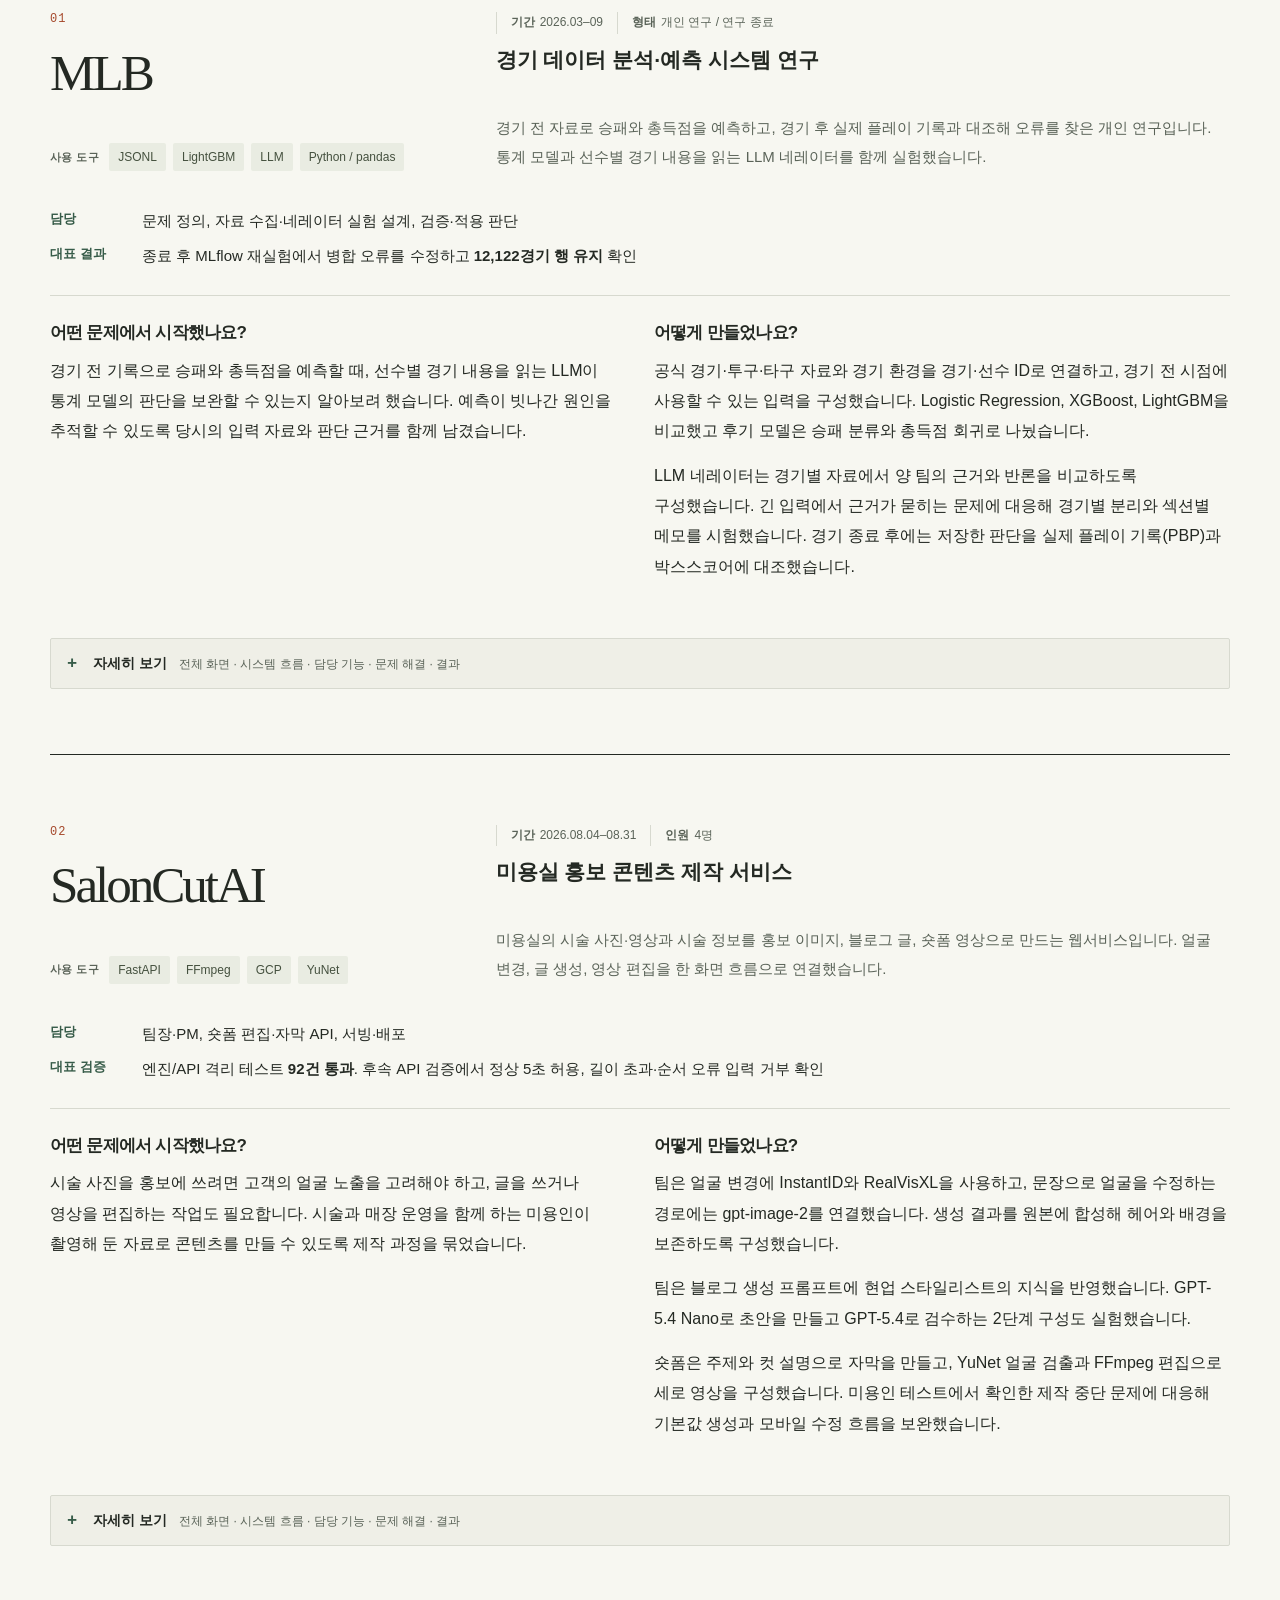
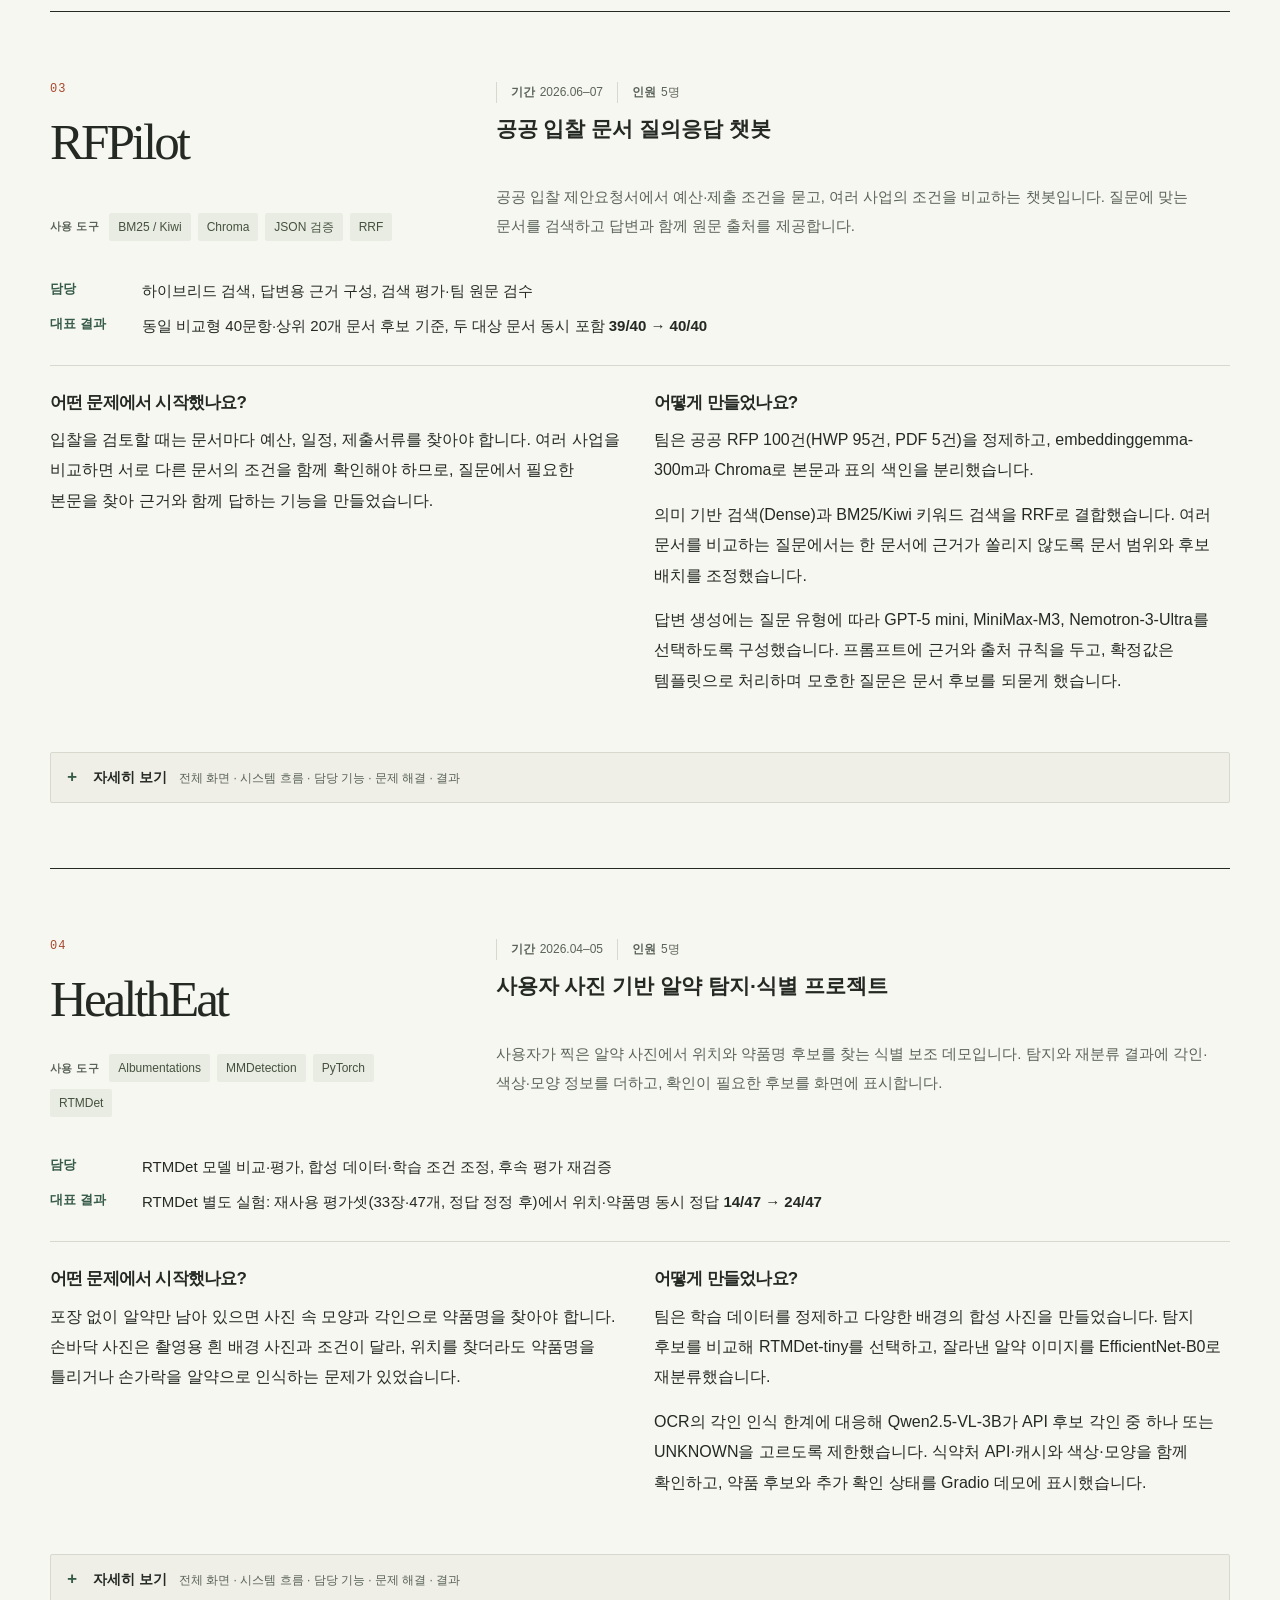
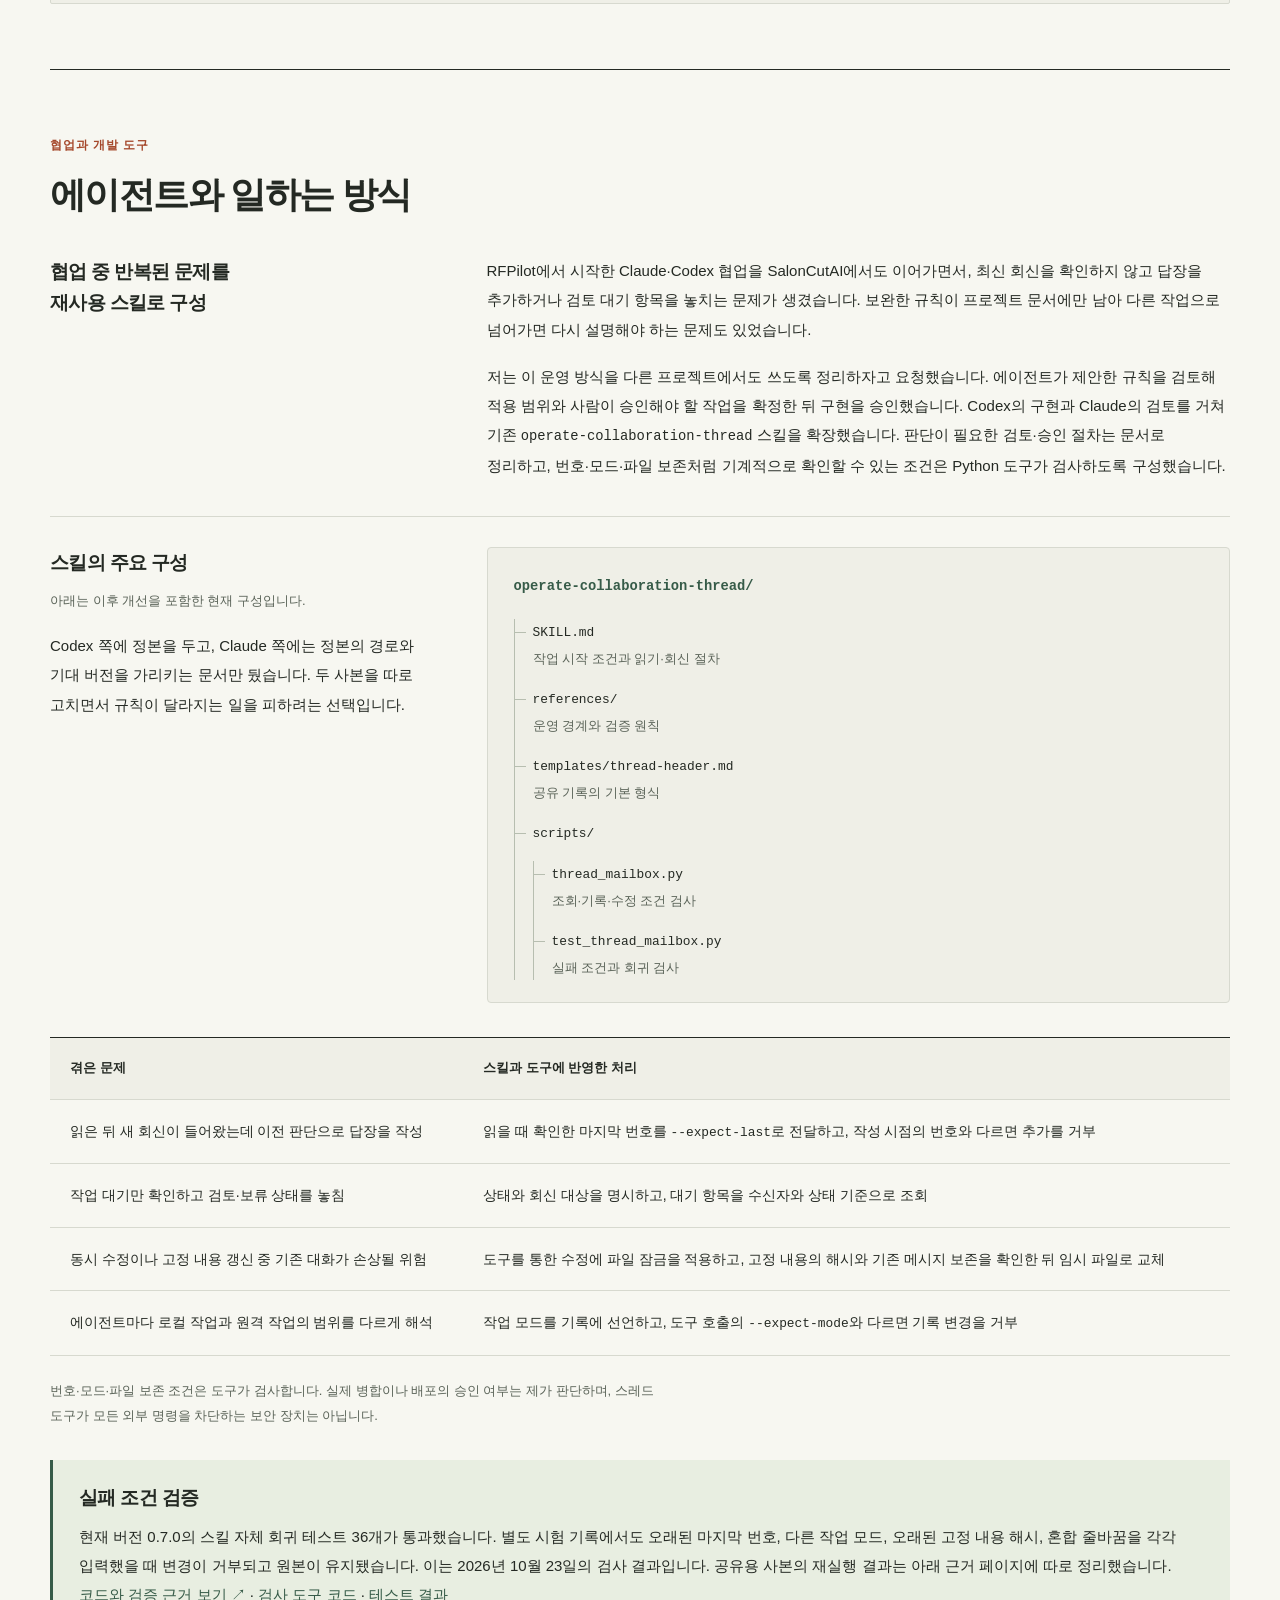
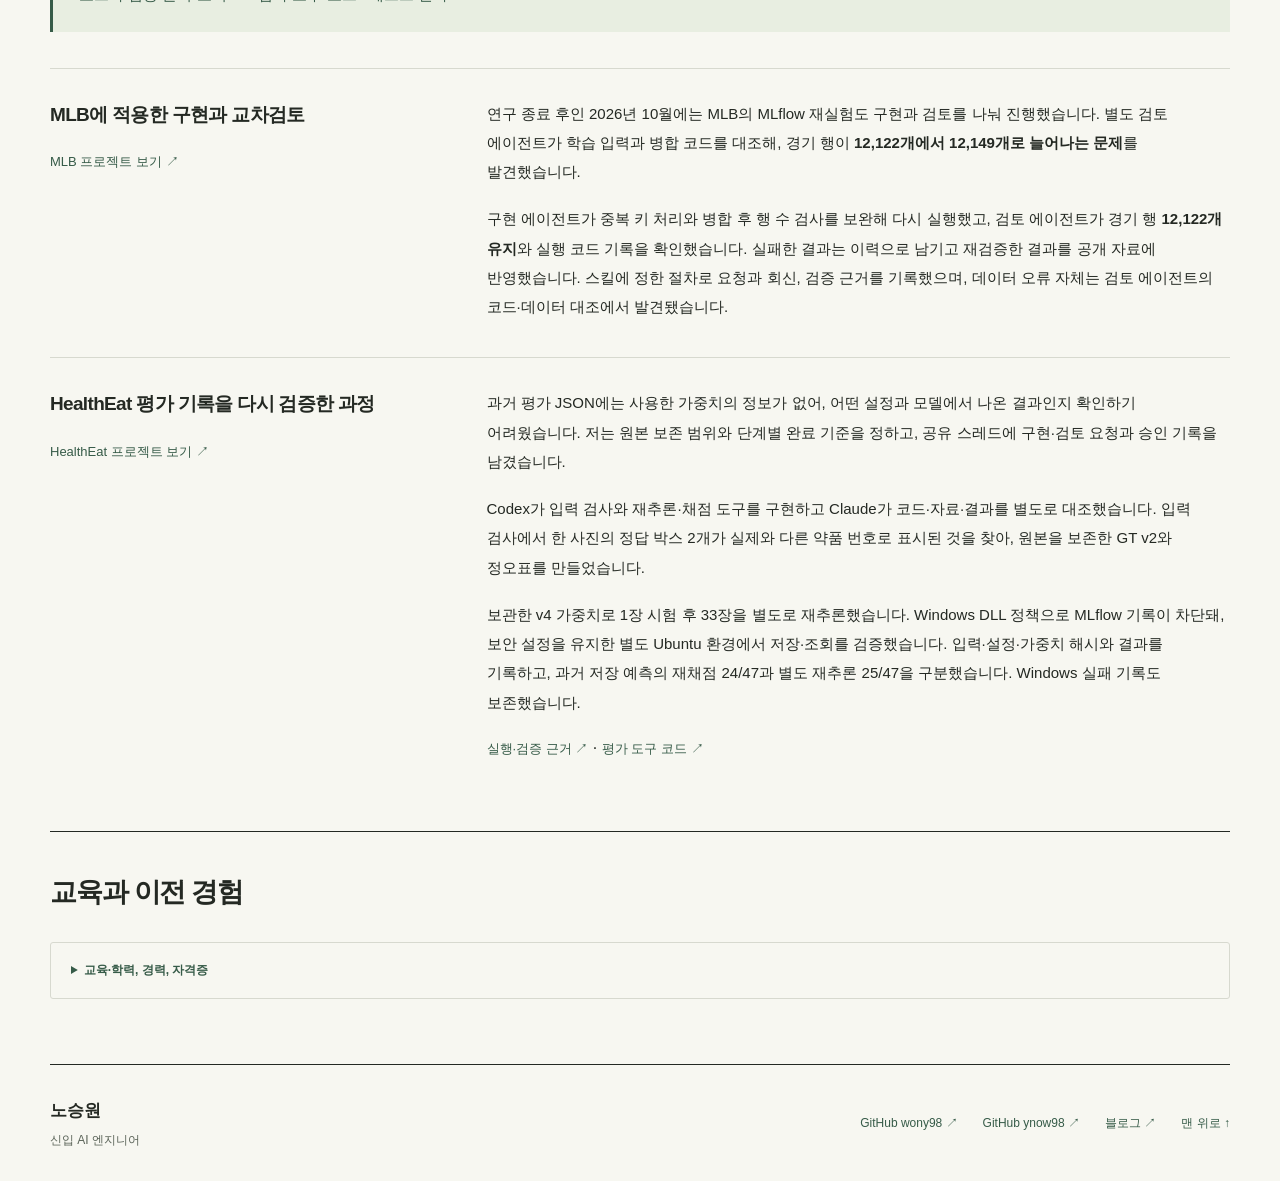
==== commit fcebc21a: "docs(portfolio): align introduction and blog evaluation rubric" ====
--- a/index.html
+++ b/index.html
@@ -17,7 +17,7 @@
 <main id="main">
 <section aria-labelledby="intro-title" class="hero">
 <div>
-<div class="hero-byline"><figure class="hero-portrait"><img alt="노승원 증명사진" decoding="async" height="1422" src="assets/noh-seungwon-portrait.png" width="1106"/></figure><p class="eyebrow">포트폴리오 2026</p></div><h1 id="intro-title">문제를 푸는 방법을 탐구하고,<br/>아이디어를 구현으로 옮기는<br/><span>AI 엔지니어 노승원입니다.</span></h1><p class="intro">쉽게 풀리지 않는 문제를 만나면 관련 자료와 사례를 찾아보고, 여러 방법을 시도하며 해결책을 찾습니다. 예상과 다른 결과가 나오면 원본 자료와 판단 근거를 다시 살펴보며 다음 실험을 정합니다. 동료와 함께 고민하고 각자의 강점을 살려, 실제로 쓸 수 있는 결과물을 완성하는 개발을 지향합니다.</p><p class="contact-email"><a href="mailto:pagestone98@gmail.com">pagestone98@gmail.com</a></p><p class="contact-email contact-blog"><a href="https://nohseungwon98.tistory.com/" rel="noopener noreferrer" target="_blank">nohseungwon98.tistory.com ↗</a></p></div>
+<div class="hero-byline"><figure class="hero-portrait"><img alt="노승원 증명사진" decoding="async" height="1422" src="assets/noh-seungwon-portrait.png" width="1106"/></figure><p class="eyebrow">포트폴리오 2026</p></div><h1 id="intro-title">아이디어를 코드로 옮기고,<br/>결과를 끝까지 검증하는<br/><span>AI 엔지니어 노승원입니다.</span></h1><p class="intro">어려운 문제일수록 원인을 찾을 때까지 원본 자료와 판단 근거를 다시 확인하고, 확인한 내용으로 다음 실험을 정합니다. 동료와 함께 고민하고 각자의 강점을 살려, 실제로 쓸 수 있는 결과물을 완성하는 개발을 지향합니다.</p><p class="contact-email"><a href="mailto:pagestone98@gmail.com">pagestone98@gmail.com</a></p><p class="contact-email contact-blog"><a href="https://nohseungwon98.tistory.com/" rel="noopener noreferrer" target="_blank">nohseungwon98.tistory.com ↗</a></p></div>
 <div class="hero-side">
 <aside class="hero-note"><span class="note-label">주요 개발 경험</span><p><strong>문서 검색과 근거 구성</strong><br/>질문에 맞는 문서를 찾고, 출처가 붙은 답변용 근거로 정리했습니다.</p><p><strong>모델 실험과 평가</strong><br/>실사용 사진과 경기 이전 데이터를 바탕으로 모델을 비교·평가했습니다.</p><p><strong>API 개발과 팀 협업</strong><br/>편집 API를 배포하고 모바일(iOS) 업로드 오류까지 고치며, 기능별 요청·응답 계약을 팀과 맞췄습니다.</p><div class="tags"><span>FastAPI</span><span>Python</span><span>PyTorch</span><span>RAG</span></div></aside>
 </div>
@@ -193,7 +193,7 @@
 <div><h4>자막 수정과 얼굴 블러</h4><p>생성된 자막은 사용자가 수정할 수 있습니다. 블러는 가장 큰 얼굴 1명에 적용하며, 다중 얼굴 블러와 TTS는 MVP에서 완성하지 못했습니다.</p></div>
 <div><h4>서비스 통합과 배포</h4><p>PM으로서 기능별 요청·응답 계약을 팀과 먼저 합의하고, 역할별 병렬·순차 작업을 구분해 통합 순서를 설계했습니다.</p><p>변경된 서버만 재시작하고, 배포 실패는 GitHub 이슈로 알리도록 구성했습니다.</p></div>
 </div>
-<section class="project-result"><h3 class="block-label">프로젝트 결과</h3><p>세 기능을 웹서비스로 통합해 GCP에서 실행하고 미용인 사용자 테스트를 진행했습니다. 설정과 업로드 때문에 숏폼 제작을 중단하는 문제를 확인해 기본값 생성과 모바일 사용 흐름을 보완했습니다. 수정 후 완주율은 다시 측정하지 못했습니다.</p><p>블로그의 2단계 작성·검수 실험은 10개 시술 시나리오의 LLM 내부 평가에서 80.6점에서 94.5점으로 높아졌습니다(100점 만점). 사용자 만족도나 실제 제작 시간의 개선을 측정한 점수는 아닙니다.</p></section><section aria-labelledby="salon-evidence-title" class="outcome">
+<section class="project-result"><h3 class="block-label">프로젝트 결과</h3><p>세 기능을 웹서비스로 통합해 GCP에서 실행하고 미용인 사용자 테스트를 진행했습니다. 설정과 업로드 때문에 숏폼 제작을 중단하는 문제를 확인해 기본값 생성과 모바일 사용 흐름을 보완했습니다. 수정 후 완주율은 다시 측정하지 못했습니다.</p><p>블로그의 2단계 작성·검수 실험은 10개 시술 시나리오를 대상으로 LLM-as-a-Judge 방식으로 내부 평가했습니다. 자체 평가 기준은 사실 확인(25점)·시술 논리(30점)·어조 및 현실성(25점)·형식 준수(20점)이며, 점수는 80.6 → 94.5점(100점 만점)으로 높아졌습니다. 사용자 만족도나 실제 제작 시간의 개선을 측정한 점수는 아닙니다.</p></section><section aria-labelledby="salon-evidence-title" class="outcome">
 <h3 class="block-label">평가 결과와 조건</h3>
 <div class="nums">
 <div><span class="small-label">엔진/API 격리 테스트</span><p class="n">92<span>건</span></p><p>8월 22일의 구현 검증 기록입니다. 사용자 테스트(8월 18~19일) 이후의 수치입니다.</p></div>
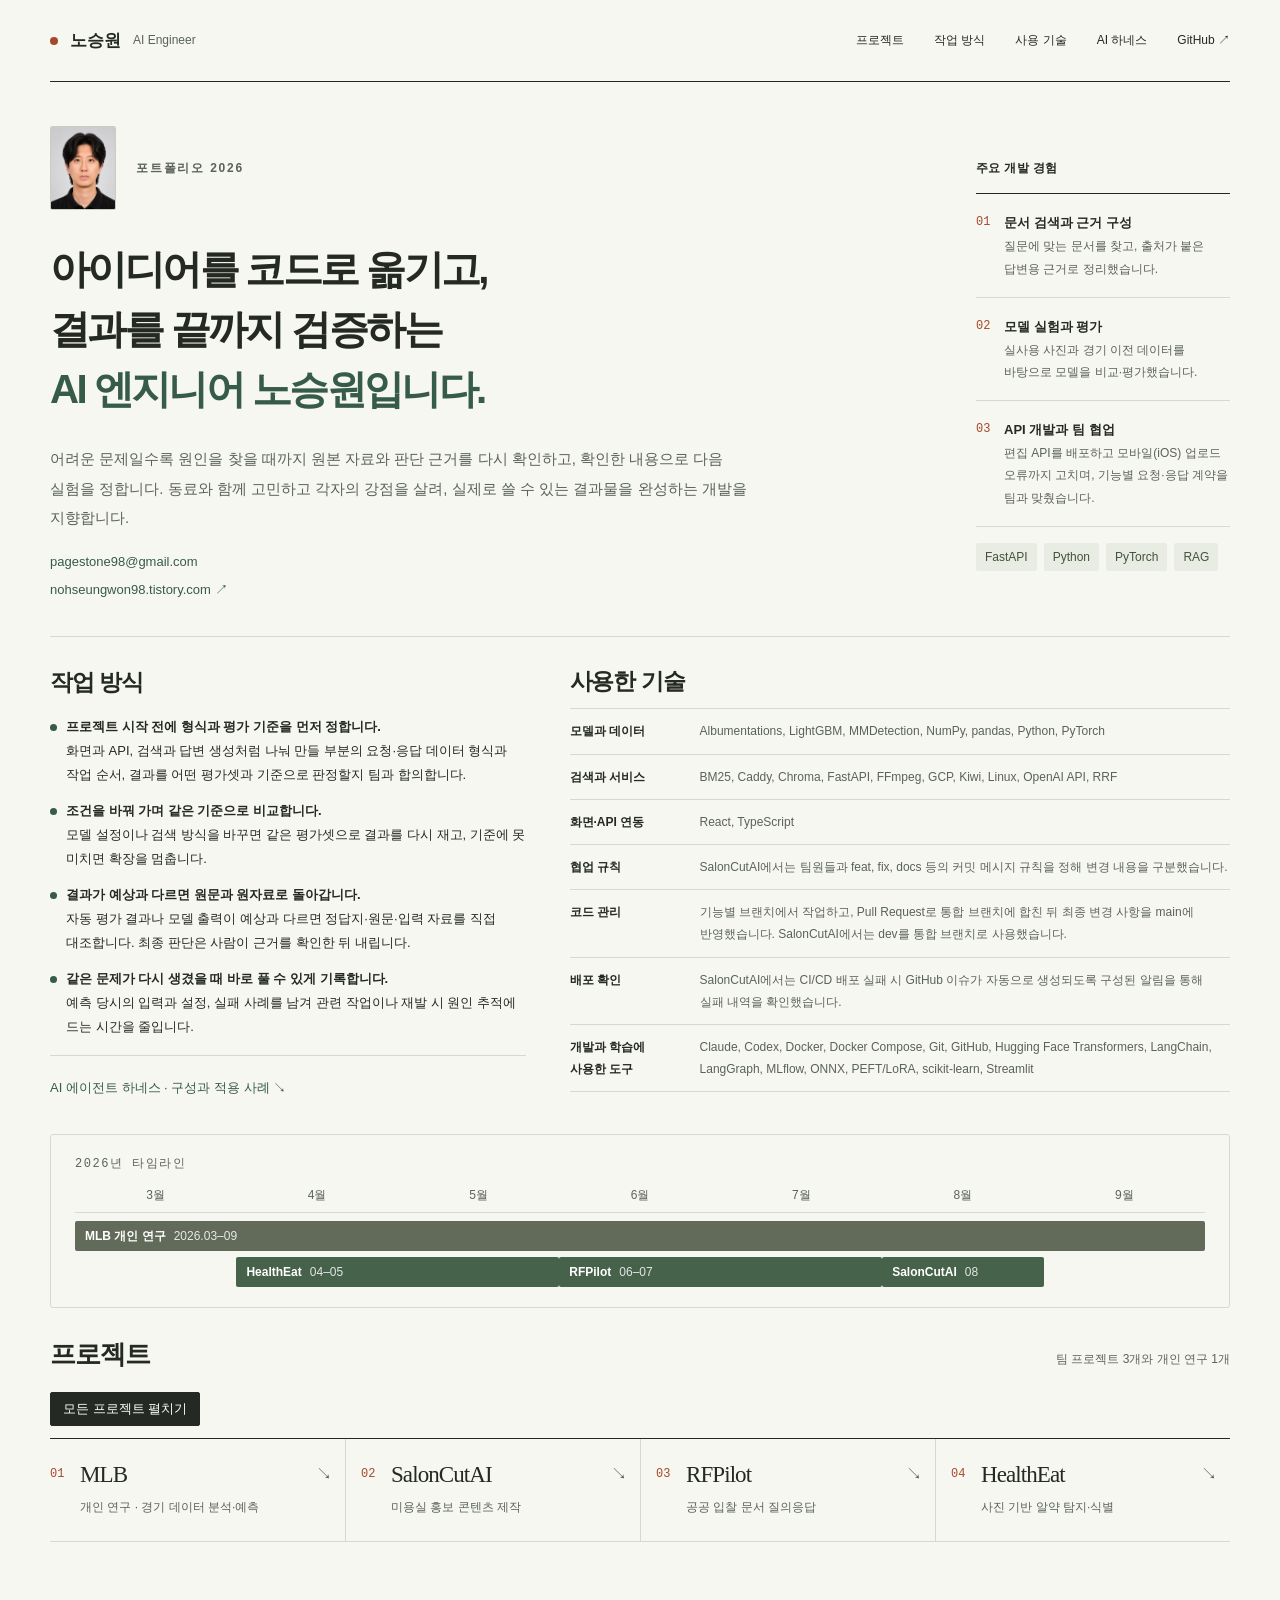
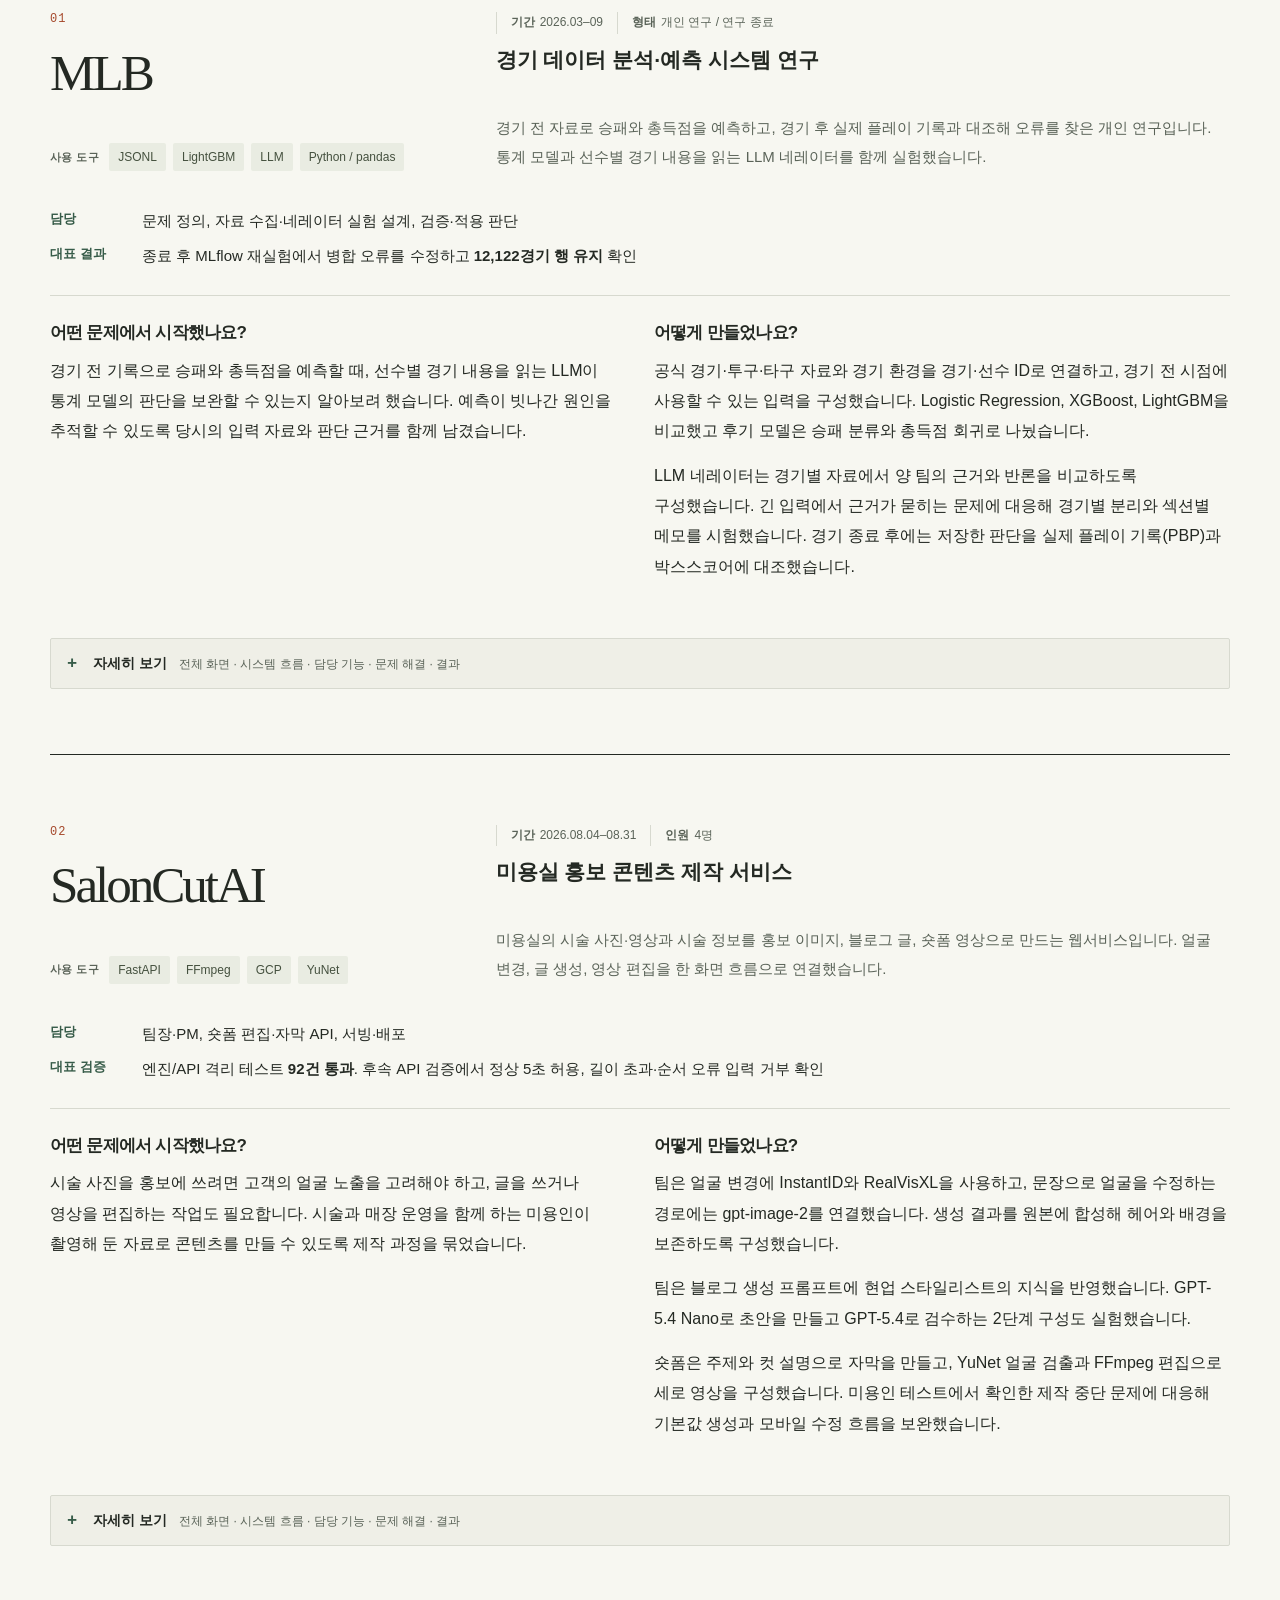
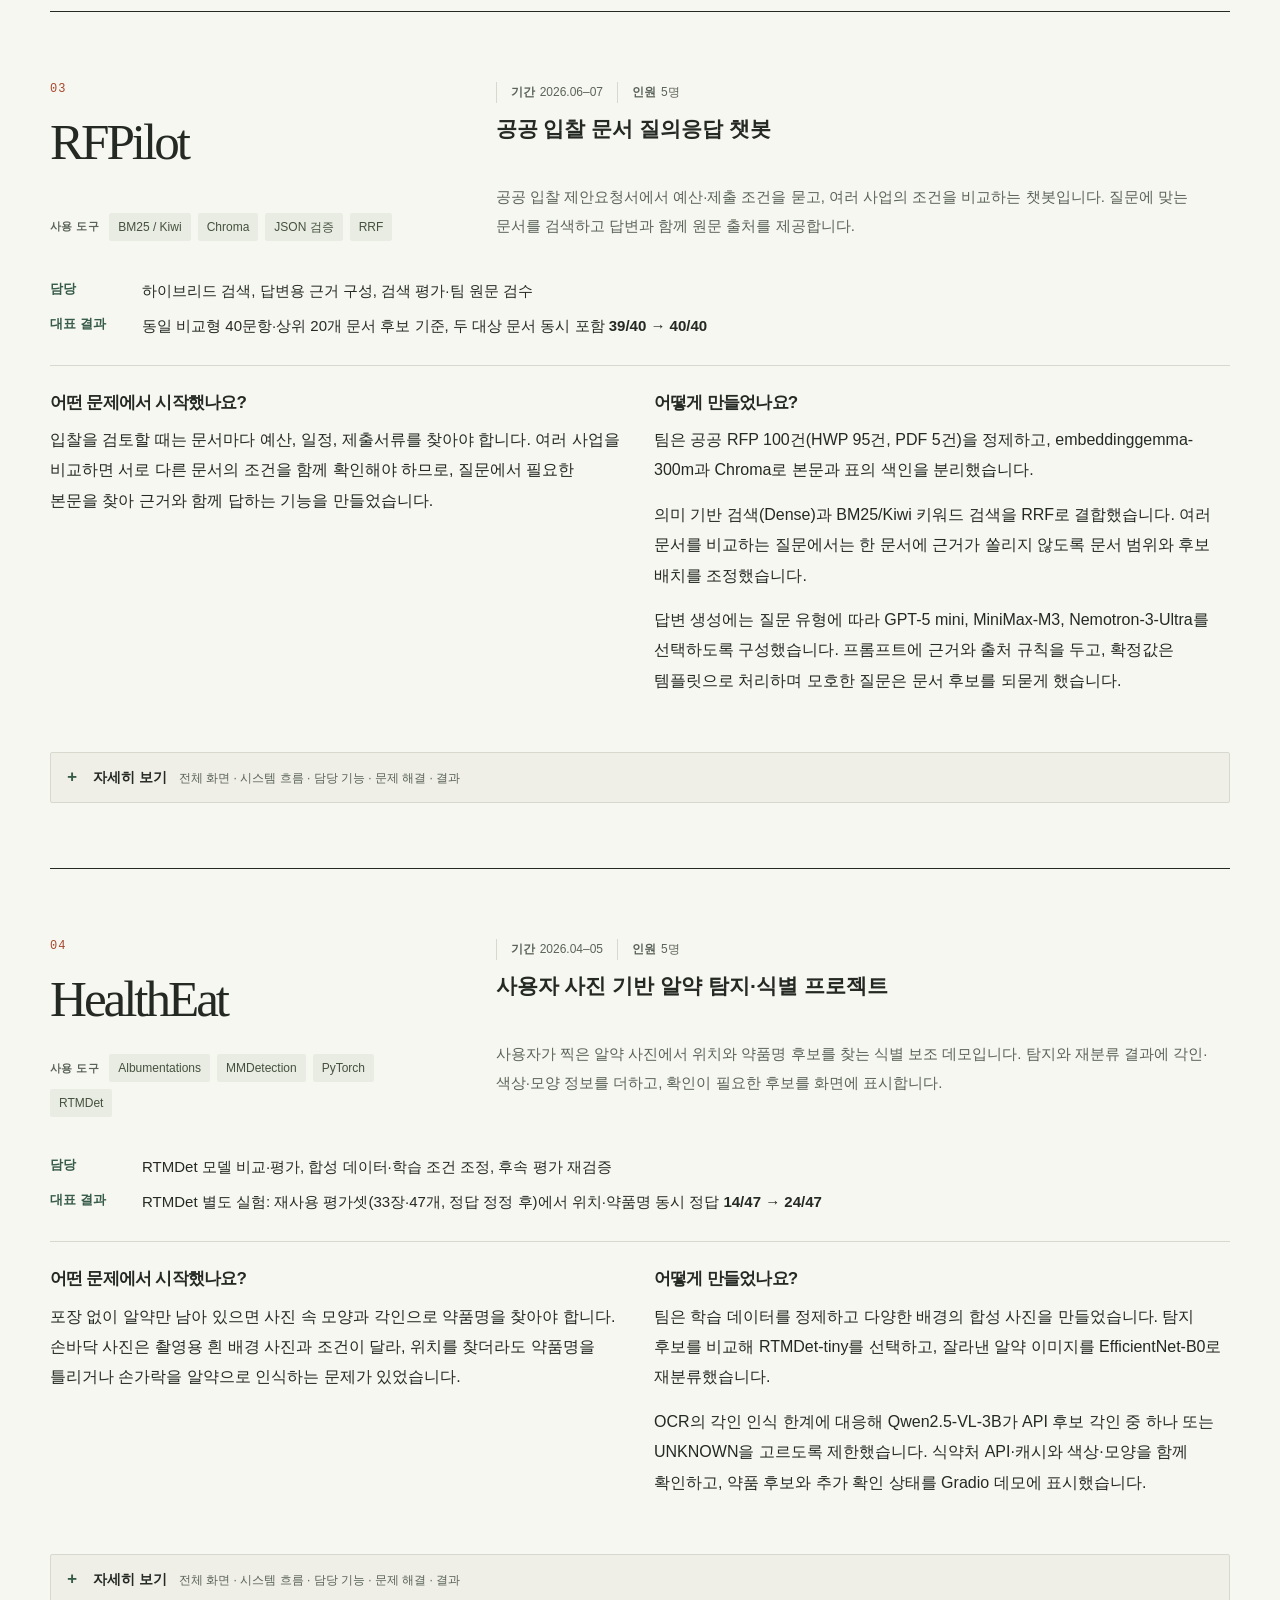
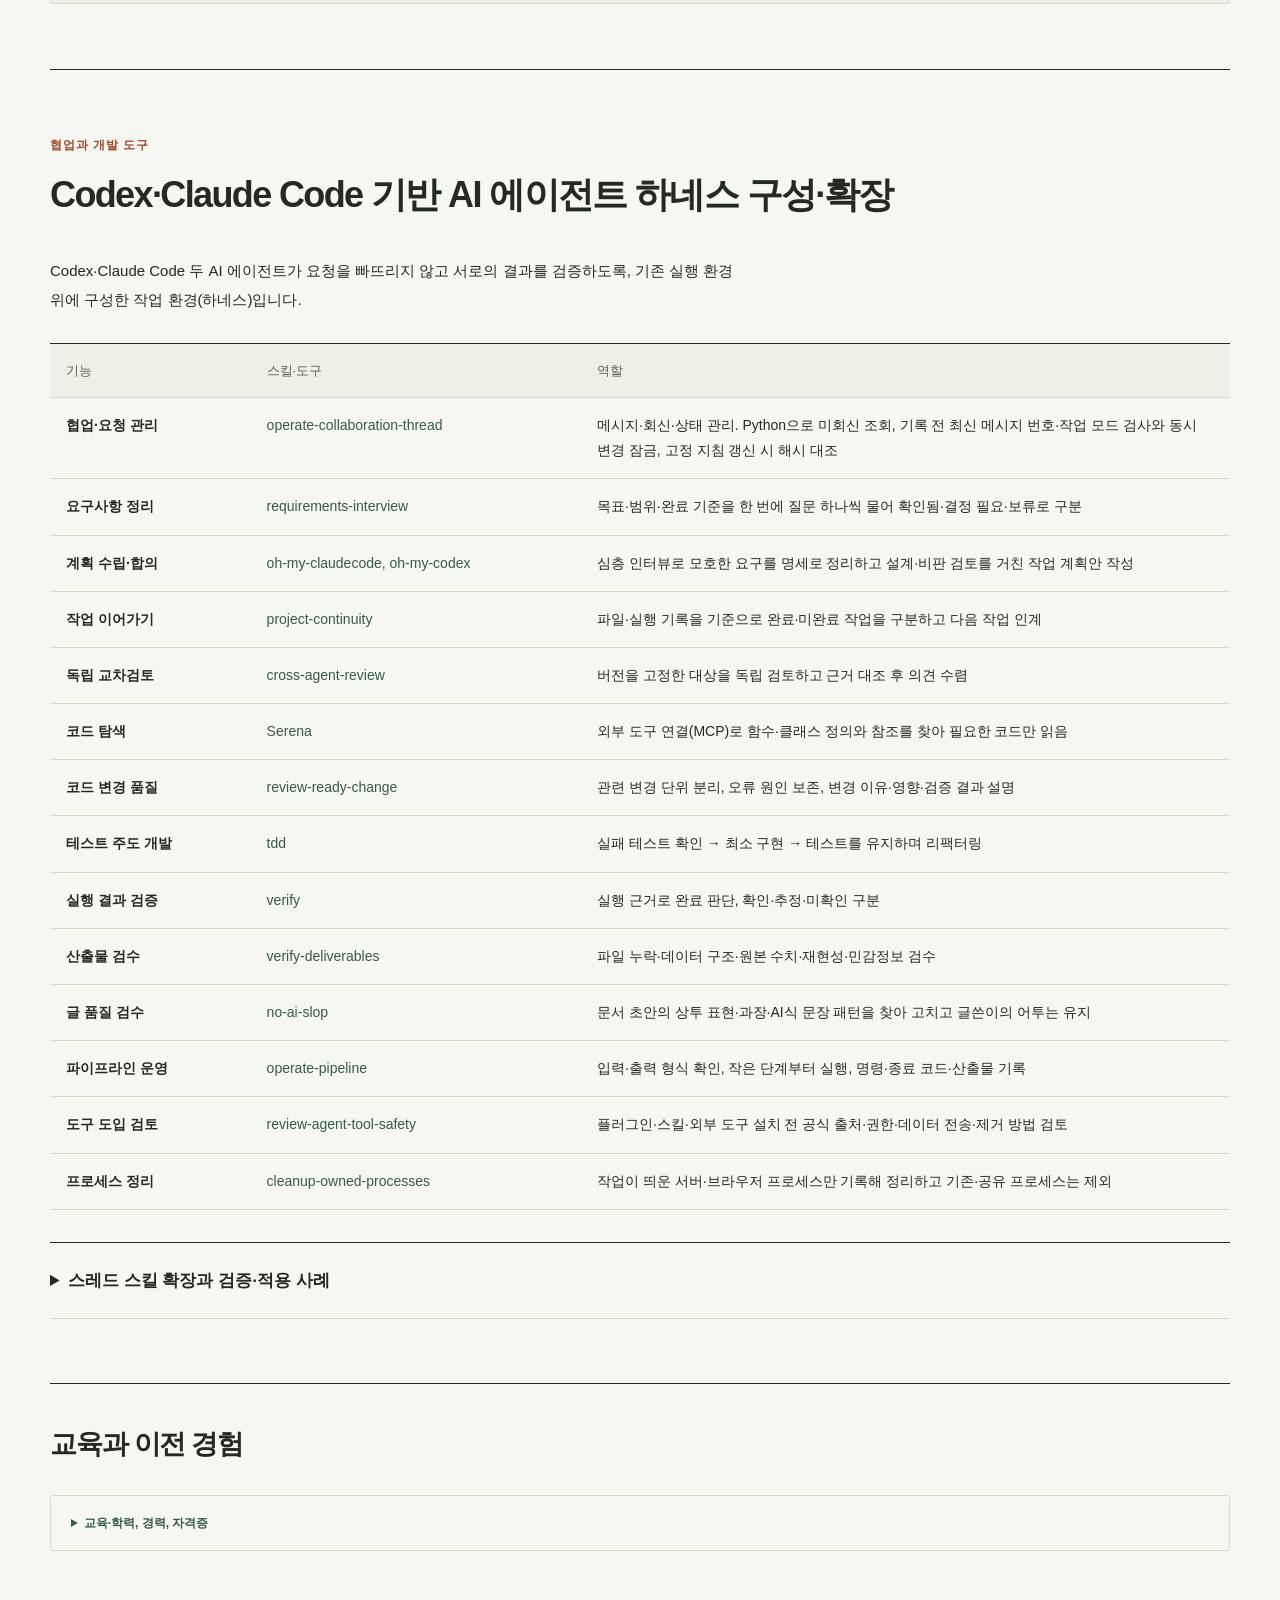
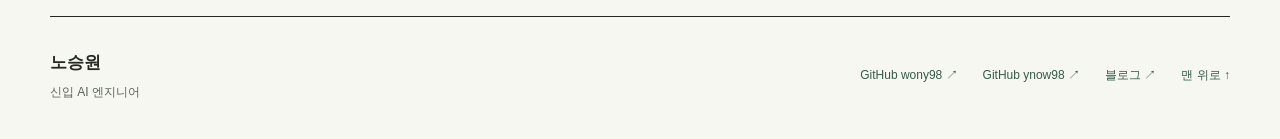
==== commit b2e134c9: "docs: align portfolio with approved AI harness configuration" ====
--- a/index.html
+++ b/index.html
@@ -13,7 +13,7 @@
 <link href="agent-work.css" rel="stylesheet"/></head>
 <body class="editorial-design">
 <a class="skip" href="#main">본문으로 이동</a>
-<header class="site-header"><a class="identity" href="#main">노승원<span>AI Engineer</span></a><nav aria-label="주 메뉴"><a href="#projects">프로젝트</a><a href="#approach">작업 방식</a><a href="#skills">사용 기술</a><a href="#agent-work">에이전트 활용</a><a href="https://github.com/wony98" rel="noopener noreferrer" target="_blank">GitHub ↗</a></nav></header>
+<header class="site-header"><a class="identity" href="#main">노승원<span>AI Engineer</span></a><nav aria-label="주 메뉴"><a href="#projects">프로젝트</a><a href="#approach">작업 방식</a><a href="#skills">사용 기술</a><a href="#agent-work">AI 하네스</a><a href="https://github.com/wony98" rel="noopener noreferrer" target="_blank">GitHub ↗</a></nav></header>
 <main id="main">
 <section aria-labelledby="intro-title" class="hero">
 <div>
@@ -27,7 +27,7 @@
 <li><b>조건을 바꿔 가며 같은 기준으로 비교합니다.</b>모델 설정이나 검색 방식을 바꾸면 같은 평가셋으로 결과를 다시 재고, 기준에 못 미치면 확장을 멈춥니다.</li>
 <li><b>결과가 예상과 다르면 원문과 원자료로 돌아갑니다.</b>자동 평가 결과나 모델 출력이 예상과 다르면 정답지·원문·입력 자료를 직접 대조합니다. 최종 판단은 사람이 근거를 확인한 뒤 내립니다.</li>
 <li><b>같은 문제가 다시 생겼을 때 바로 풀 수 있게 기록합니다.</b>예측 당시의 입력과 설정, 실패 사례를 남겨 관련 작업이나 재발 시 원인 추적에 드는 시간을 줄입니다.</li>
-<li class="agent-jump"><a href="#agent-work">에이전트와 일하는 방식 · 스킬 구조와 적용 사례 <span aria-hidden="true">↘</span></a></li>
+<li class="agent-jump"><a href="#agent-work">AI 에이전트 하네스 · 구성과 적용 사례 <span aria-hidden="true">↘</span></a></li>
 </ul></div></section><section aria-labelledby="skills-title" class="skills" id="skills"><h2 id="skills-title">사용한 기술</h2><div class="tool-rows"><div><h3>모델과 데이터</h3><p>Albumentations, LightGBM, MMDetection, NumPy, pandas, Python, PyTorch</p></div><div><h3>검색과 서비스</h3><p>BM25, Caddy, Chroma, FastAPI, FFmpeg, GCP, Kiwi, Linux, OpenAI API, RRF</p></div><div><h3>화면·API 연동</h3><p>React, TypeScript</p></div><div><h3>협업 규칙</h3><p>SalonCutAI에서는 팀원들과 feat, fix, docs 등의 커밋 메시지 규칙을 정해 변경 내용을 구분했습니다.</p></div><div><h3>코드 관리</h3><p>기능별 브랜치에서 작업하고, Pull Request로 통합 브랜치에 합친 뒤 최종 변경 사항을 main에 반영했습니다. SalonCutAI에서는 dev를 통합 브랜치로 사용했습니다.</p></div><div><h3>배포 확인</h3><p>SalonCutAI에서는 CI/CD 배포 실패 시 GitHub 이슈가 자동으로 생성되도록 구성된 알림을 통해 실패 내역을 확인했습니다.</p></div><div><h3>개발과 학습에 사용한 도구</h3><p>Claude, Codex, Docker, Docker Compose, Git, GitHub, Hugging Face Transformers, LangChain, LangGraph, MLflow, ONNX, PEFT/LoRA, scikit-learn, Streamlit</p></div></div></section></div>
 <section aria-labelledby="tl-title" class="timeline">
 <div class="tl-head"><p class="eyebrow" id="tl-title">2026년 타임라인</p></div>
@@ -48,7 +48,7 @@
 <a href="#healtheat"><span class="index-number">04</span><span><strong>HealthEat</strong><small>사진 기반 알약 탐지·식별</small></span><span class="index-kind">팀 / 모델 실험</span><span aria-hidden="true">↘</span></a></nav>
 </section>
 <article aria-labelledby="mlb-title" class="case" id="mlb">
-<header class="case-header"><p class="eyebrow">01</p><h2 id="mlb-title">MLB</h2><p class="case-purpose">경기 데이터 분석·예측 시스템 연구</p><p class="case-lead">경기 전 자료로 승패와 총득점을 예측하고, 경기 후 실제 플레이 기록과 대조해 오류를 찾은 개인 연구입니다. 통계 모델과 선수별 경기 내용을 읽는 LLM 네레이터를 함께 실험했습니다.</p><p class="meta"><span class="meta-item"><b class="meta-k">기간</b>2026.03–09</span><span class="meta-item"><b class="meta-k">형태</b>개인 연구 / 연구 종료</span></p><div class="tags"><span class="chips-k">사용 도구</span><span>JSONL</span><span>LightGBM</span><span>LLM</span><span>Python / pandas</span></div></header><dl class="case-snapshot" aria-label="MLB 담당과 대표 결과"><div><dt>담당</dt><dd>문제 정의, 자료 수집·네레이터 실험 설계, 검증·적용 판단</dd></div><div><dt>대표 결과</dt><dd>종료 후 MLflow 재실험에서 병합 오류를 수정하고 <strong>12,122경기 행 유지</strong> 확인</dd></div></dl>
+<header class="case-header"><p class="eyebrow">01</p><h2 id="mlb-title">MLB</h2><p class="case-purpose">경기 데이터 분석·예측 시스템 연구</p><p class="case-lead">경기 전 자료로 승패와 총득점을 예측하고, 경기 후 실제 플레이 기록과 대조해 오류를 찾은 개인 연구입니다. 통계 모델과 선수별 경기 내용을 읽는 LLM 네레이터를 함께 실험했습니다.</p><p class="meta"><span class="meta-item"><b class="meta-k">기간</b>2026.03–09</span><span class="meta-item"><b class="meta-k">형태</b>개인 연구 / 연구 종료</span></p><div class="tags"><span class="chips-k">사용 도구</span><span>JSONL</span><span>LightGBM</span><span>LLM</span><span>Python / pandas</span></div></header><dl class="case-snapshot" aria-label="MLB 담당과 대표 결과"><div><dt>담당</dt><dd>문제 정의, 자료 수집·네레이터 실험 설계, 검증·적용 판단</dd></div><div><dt>대표 결과</dt><dd>종료 후 MLflow 재실험에서 병합 오류를 수정하고 <strong>12,122경기 행 유지</strong> 확인</dd></div></dl>
 <section aria-label="MLB 문제와 접근" class="project-overview"><div><h3>어떤 문제에서 시작했나요?</h3><p>경기 전 기록으로 승패와 총득점을 예측할 때, 선수별 경기 내용을 읽는 LLM이 통계 모델의 판단을 보완할 수 있는지 알아보려 했습니다. 예측이 빗나간 원인을 추적할 수 있도록 당시의 입력 자료와 판단 근거를 함께 남겼습니다.</p></div><div><h3>어떻게 만들었나요?</h3><p>공식 경기·투구·타구 자료와 경기 환경을 경기·선수 ID로 연결하고, 경기 전 시점에 사용할 수 있는 입력을 구성했습니다. Logistic Regression, XGBoost, LightGBM을 비교했고 후기 모델은 승패 분류와 총득점 회귀로 나눴습니다.</p><p>LLM 네레이터는 경기별 자료에서 양 팀의 근거와 반론을 비교하도록 구성했습니다. 긴 입력에서 근거가 묻히는 문제에 대응해 경기별 분리와 섹션별 메모를 시험했습니다. 경기 종료 후에는 저장한 판단을 실제 플레이 기록(PBP)과 박스스코어에 대조했습니다.</p></div></section>
 <details class="case-fold" id="mlb-fold"><summary aria-label="MLB 개인 연구 상세 내용 펼치기"><span class="fold-label"><span class="fold-when-closed">자세히 보기</span><span class="fold-when-open">접기</span></span><span class="fold-hint">전체 화면 · 시스템 흐름 · 담당 기능 · 문제 해결 · 결과</span></summary><div class="case-fold-body">
 <h3 class="block-label">연구 결과물</h3>
@@ -79,7 +79,7 @@
 <div><span class="small-label">같은 LLM의 두 실행 간 판정 일치도</span><p class="n">0.524 <span>/ 이번 실험 통과 기준 0.60</span></p><p>경기마다 같은 LLM을 따로 실행해 ‘예측할 만큼 근거가 충분한지’에 대한 두 판정을 비교했습니다. 우연히 답이 같을 가능성을 보정한 일치도입니다(Cohen's kappa).</p></div>
 <div><span class="small-label">일치도 계산에 사용한 판정 표본</span><p class="n">10<span>쌍 / 5경기 × 승패·총득점</span></p><p>경기마다 승패·총득점 판정을 짝지은 표본입니다. 이 10쌍으로 κ를 계산했으며, 기준 미달로 계획했던 96경기 비교는 진행하지 않았습니다.</p></div>
 </div>
-<p class="measure-note mlb-run-scope">실험 전체는 24회 추론으로 기록됐습니다. 위 κ는 경기별 두 실행에서 얻은 판정 10쌍으로 계산했으며, 전체 호출 횟수를 계산 표본 수로 세지 않았습니다.</p>
+<p class="measure-note mlb-run-scope">실험 전체는 24회 추론으로 기록됐습니다. 위 κ는 경기별 두 실행에서 얻은 판정 10쌍으로 계산했으며, 전체 호출 횟수를 계산 표본 수로 세지 않았습니다.</p>
 <div class="evidence" id="mlb-evidence"><h3 id="mlb-evidence-title">자료와 코드</h3><div class="evidence-links"><a href="https://github.com/wony98/mlb-prediction-error-analysis/blob/1ed4e673a734dd1495a81aa56d78e1c5a4c6d3bb/docs/RESEARCH_REPORT.md" rel="noopener noreferrer" target="_blank"><span>개인 연구</span>연구 보고서 ↗</a><a href="https://github.com/wony98/mlb-prediction-error-analysis/blob/1ed4e673a734dd1495a81aa56d78e1c5a4c6d3bb/src/_mlb_sp_asof_clean.py#L26-L49" rel="noopener noreferrer" target="_blank"><span>데이터 시점 수정</span>당일 기록 제외 코드 ↗</a><a href="https://github.com/wony98/mlb-prediction-error-analysis/blob/1ed4e673a734dd1495a81aa56d78e1c5a4c6d3bb/docs/RESEARCH_REPORT.md#%ED%8C%90%EB%8B%A8-%EC%9D%BC%EA%B4%80%EC%84%B1%EA%B3%BC-%EB%B3%B4%EB%A5%98%EB%8F%84-%EB%B3%84%EB%8F%84%EB%A1%9C-%EC%8B%9C%ED%97%98%ED%96%88%EB%8B%A4" rel="noopener noreferrer" target="_blank"><span>기준과 결과</span>판단 일치도와 실험 중단 기록 ↗</a><a href="https://github.com/wony98/mlb-prediction-error-analysis/blob/1ed4e673a734dd1495a81aa56d78e1c5a4c6d3bb/src/README.md" rel="noopener noreferrer" target="_blank"><span>발췌 소스 안내</span>소스 위치와 포함 범위 ↗</a><a href="https://github.com/wony98/mlb-prediction-error-analysis/blob/28c7e79188ab0613f762be5e9f08194358999c2a/docs/mlflow_leakage_experiment.md" rel="noopener noreferrer" target="_blank"><span>종료 후 재실험</span>MLflow 추적 기록 ↗</a></div><a class="repo-link" href="https://github.com/wony98/mlb-prediction-error-analysis" rel="noopener noreferrer" target="_blank">MLB GitHub ↗</a></div>
 </section><section class="project-effect" aria-labelledby="mlb-effect-title"><h3 class="block-label" id="mlb-effect-title">기대 효과</h3><p>경기별 자료를 수작업으로 모으고 비교하는 부담을 줄이고, 예측 근거와 실제 플레이를 대조하며 분석 기준을 검증·개선하는 후속 연구에 활용할 수 있을 것으로 기대합니다.</p></section>
 <div class="case-depth-body mlb-visible-body" id="mlb-details"><section class="mlb-originals mlb-featured" id="mlb-diagrams"><h3 class="block-label">연구 구조도와 구현 문서</h3><div class="details-body">
@@ -174,7 +174,7 @@
 </div></details>
 </article>
 <article aria-labelledby="salon-title" class="case" id="salon">
-<header class="case-header"><p class="eyebrow">02</p><h2 id="salon-title">SalonCutAI</h2><p class="case-purpose">미용실 홍보 콘텐츠 제작 서비스</p><p class="case-lead">미용실의 시술 사진·영상과 시술 정보를 홍보 이미지, 블로그 글, 숏폼 영상으로 만드는 웹서비스입니다. 얼굴 변경, 글 생성, 영상 편집을 한 화면 흐름으로 연결했습니다.</p><p class="meta"><span class="meta-item"><b class="meta-k">기간</b>2026.08.04–08.31</span><span class="meta-item"><b class="meta-k">인원</b>4명</span></p><div class="tags"><span class="chips-k">사용 도구</span><span>FastAPI</span><span>FFmpeg</span><span>GCP</span><span>YuNet</span></div></header><dl class="case-snapshot" aria-label="SalonCutAI 담당과 대표 결과"><div><dt>담당</dt><dd>팀장·PM, 숏폼 편집·자막 API, 서빙·배포</dd></div><div><dt>대표 검증</dt><dd>엔진/API 격리 테스트 <strong>92건 통과</strong>. 후속 API 검증에서 정상 5초 허용, 길이 초과·순서 오류 입력 거부 확인</dd></div></dl>
+<header class="case-header"><p class="eyebrow">02</p><h2 id="salon-title">SalonCutAI</h2><p class="case-purpose">미용실 홍보 콘텐츠 제작 서비스</p><p class="case-lead">미용실의 시술 사진·영상과 시술 정보를 홍보 이미지, 블로그 글, 숏폼 영상으로 만드는 웹서비스입니다. 얼굴 변경, 글 생성, 영상 편집을 한 화면 흐름으로 연결했습니다.</p><p class="meta"><span class="meta-item"><b class="meta-k">기간</b>2026.08.04–08.31</span><span class="meta-item"><b class="meta-k">인원</b>4명</span></p><div class="tags"><span class="chips-k">사용 도구</span><span>FastAPI</span><span>FFmpeg</span><span>GCP</span><span>YuNet</span></div></header><dl class="case-snapshot" aria-label="SalonCutAI 담당과 대표 결과"><div><dt>담당</dt><dd>팀장·PM, 숏폼 편집·자막 API, 서빙·배포</dd></div><div><dt>대표 검증</dt><dd>엔진/API 격리 테스트 <strong>92건 통과</strong>. 후속 API 검증에서 정상 5초 허용, 길이 초과·순서 오류 입력 거부 확인</dd></div></dl>
 <section aria-label="SalonCutAI 문제와 접근" class="project-overview"><div><h3>어떤 문제에서 시작했나요?</h3><p>시술 사진을 홍보에 쓰려면 고객의 얼굴 노출을 고려해야 하고, 글을 쓰거나 영상을 편집하는 작업도 필요합니다. 시술과 매장 운영을 함께 하는 미용인이 촬영해 둔 자료로 콘텐츠를 만들 수 있도록 제작 과정을 묶었습니다.</p></div><div><h3>어떻게 만들었나요?</h3><p>팀은 얼굴 변경에 InstantID와 RealVisXL을 사용하고, 문장으로 얼굴을 수정하는 경로에는 gpt-image-2를 연결했습니다. 생성 결과를 원본에 합성해 헤어와 배경을 보존하도록 구성했습니다.</p><p>팀은 블로그 생성 프롬프트에 현업 스타일리스트의 지식을 반영했습니다. GPT-5.4 Nano로 초안을 만들고 GPT-5.4로 검수하는 2단계 구성도 실험했습니다.</p><p>숏폼은 주제와 컷 설명으로 자막을 만들고, YuNet 얼굴 검출과 FFmpeg 편집으로 세로 영상을 구성했습니다. 미용인 테스트에서 확인한 제작 중단 문제에 대응해 기본값 생성과 모바일 수정 흐름을 보완했습니다.</p></div></section>
 <details class="case-fold" id="salon-fold"><summary aria-label="SalonCutAI 상세 내용 펼치기"><span class="fold-label"><span class="fold-when-closed">자세히 보기</span><span class="fold-when-open">접기</span></span><span class="fold-hint">전체 화면 · 시스템 흐름 · 담당 기능 · 문제 해결 · 결과</span></summary><div class="case-fold-body">
 <h3 class="block-label">서비스 화면</h3>
@@ -241,7 +241,7 @@
 </div></details>
 </article>
 <article aria-labelledby="rfpilot-title" class="case" id="rfpilot">
-<header class="case-header"><p class="eyebrow">03</p><h2 id="rfpilot-title">RFPilot</h2><p class="case-purpose">공공 입찰 문서 질의응답 챗봇</p><p class="case-lead">공공 입찰 제안요청서에서 예산·제출 조건을 묻고, 여러 사업의 조건을 비교하는 챗봇입니다. 질문에 맞는 문서를 검색하고 답변과 함께 원문 출처를 제공합니다.</p><p class="meta"><span class="meta-item"><b class="meta-k">기간</b>2026.06–07</span><span class="meta-item"><b class="meta-k">인원</b>5명</span></p><div class="tags"><span class="chips-k">사용 도구</span><span>BM25 / Kiwi</span><span>Chroma</span><span>JSON 검증</span><span>RRF</span></div></header><dl class="case-snapshot" aria-label="RFPilot 담당과 대표 결과"><div><dt>담당</dt><dd>하이브리드 검색, 답변용 근거 구성, 검색 평가·팀 원문 검수</dd></div><div><dt>대표 결과</dt><dd>동일 비교형 40문항·상위 20개 문서 후보 기준, 두 대상 문서 동시 포함 <strong>39/40 → 40/40</strong></dd></div></dl>
+<header class="case-header"><p class="eyebrow">03</p><h2 id="rfpilot-title">RFPilot</h2><p class="case-purpose">공공 입찰 문서 질의응답 챗봇</p><p class="case-lead">공공 입찰 제안요청서에서 예산·제출 조건을 묻고, 여러 사업의 조건을 비교하는 챗봇입니다. 질문에 맞는 문서를 검색하고 답변과 함께 원문 출처를 제공합니다.</p><p class="meta"><span class="meta-item"><b class="meta-k">기간</b>2026.06–07</span><span class="meta-item"><b class="meta-k">인원</b>5명</span></p><div class="tags"><span class="chips-k">사용 도구</span><span>BM25 / Kiwi</span><span>Chroma</span><span>JSON 검증</span><span>RRF</span></div></header><dl class="case-snapshot" aria-label="RFPilot 담당과 대표 결과"><div><dt>담당</dt><dd>하이브리드 검색, 답변용 근거 구성, 검색 평가·팀 원문 검수</dd></div><div><dt>대표 결과</dt><dd>동일 비교형 40문항·상위 20개 문서 후보 기준, 두 대상 문서 동시 포함 <strong>39/40 → 40/40</strong></dd></div></dl>
 <section aria-label="RFPilot 문제와 접근" class="project-overview"><div><h3>어떤 문제에서 시작했나요?</h3><p>입찰을 검토할 때는 문서마다 예산, 일정, 제출서류를 찾아야 합니다. 여러 사업을 비교하면 서로 다른 문서의 조건을 함께 확인해야 하므로, 질문에서 필요한 본문을 찾아 근거와 함께 답하는 기능을 만들었습니다.</p></div><div><h3>어떻게 만들었나요?</h3><p>팀은 공공 RFP 100건(HWP 95건, PDF 5건)을 정제하고, embeddinggemma-300m과 Chroma로 본문과 표의 색인을 분리했습니다.</p><p>의미 기반 검색(Dense)과 BM25/Kiwi 키워드 검색을 RRF로 결합했습니다. 여러 문서를 비교하는 질문에서는 한 문서에 근거가 쏠리지 않도록 문서 범위와 후보 배치를 조정했습니다.</p><p>답변 생성에는 질문 유형에 따라 GPT-5 mini, MiniMax-M3, Nemotron-3-Ultra를 선택하도록 구성했습니다. 프롬프트에 근거와 출처 규칙을 두고, 확정값은 템플릿으로 처리하며 모호한 질문은 문서 후보를 되묻게 했습니다.</p></div></section>
 <details class="case-fold" id="rfpilot-fold"><summary aria-label="RFPilot 상세 내용 펼치기"><span class="fold-label"><span class="fold-when-closed">자세히 보기</span><span class="fold-when-open">접기</span></span><span class="fold-hint">전체 화면 · 시스템 흐름 · 담당 기능 · 문제 해결 · 결과</span></summary><div class="case-fold-body">
 <h3 class="block-label">서비스 화면</h3>
@@ -341,89 +341,86 @@
 <p class="fold-end"><button class="fold-close" data-case="rfpilot" type="button">RFPilot 접기 ↑</button></p>
 </div></details>
 </article>
-<article aria-labelledby="health-title" class="case" id="healtheat">
-<header class="case-header"><p class="eyebrow">04</p><h2 id="health-title">HealthEat</h2><p class="case-purpose">사용자 사진 기반 알약 탐지·식별 프로젝트</p><p class="case-lead">사용자가 찍은 알약 사진에서 위치와 약품명 후보를 찾는 식별 보조 데모입니다. 탐지와 재분류 결과에 각인·색상·모양 정보를 더하고, 확인이 필요한 후보를 화면에 표시합니다.</p><p class="meta"><span class="meta-item"><b class="meta-k">기간</b>2026.04–05</span><span class="meta-item"><b class="meta-k">인원</b>5명</span></p><div class="tags"><span class="chips-k">사용 도구</span><span>Albumentations</span><span>MMDetection</span><span>PyTorch</span><span>RTMDet</span></div></header><dl class="case-snapshot" aria-label="HealthEat 담당과 대표 결과"><div><dt>담당</dt><dd>RTMDet 모델 비교·평가, 합성 데이터·학습 조건 조정, 후속 평가 재검증</dd></div><div><dt>대표 결과</dt><dd>RTMDet 별도 실험: 재사용 평가셋(33장·47개, 정답 정정 후)에서 위치·약품명 동시 정답 <strong>14/47 → 24/47</strong></dd></div></dl>
-<section aria-label="HealthEat 문제와 접근" class="project-overview"><div><h3>어떤 문제에서 시작했나요?</h3><p>포장 없이 알약만 남아 있으면 사진 속 모양과 각인으로 약품명을 찾아야 합니다. 손바닥 사진은 촬영용 흰 배경 사진과 조건이 달라, 위치를 찾더라도 약품명을 틀리거나 손가락을 알약으로 인식하는 문제가 있었습니다.</p></div><div><h3>어떻게 만들었나요?</h3><p>팀은 학습 데이터를 정제하고 다양한 배경의 합성 사진을 만들었습니다. 탐지 후보를 비교해 RTMDet-tiny를 선택하고, 잘라낸 알약 이미지를 EfficientNet-B0로 재분류했습니다.</p><p>OCR의 각인 인식 한계에 대응해 Qwen2.5-VL-3B가 API 후보 각인 중 하나 또는 UNKNOWN을 고르도록 제한했습니다. 식약처 API·캐시와 색상·모양을 함께 확인하고, 약품 후보와 추가 확인 상태를 Gradio 데모에 표시했습니다.</p></div></section>
-<details class="case-fold" id="healtheat-fold"><summary aria-label="HealthEat 상세 내용 펼치기"><span class="fold-label"><span class="fold-when-closed">자세히 보기</span><span class="fold-when-open">접기</span></span><span class="fold-hint">전체 화면 · 시스템 흐름 · 담당 기능 · 문제 해결 · 결과</span></summary><div class="case-fold-body">
-<h3 class="block-label">서비스 화면</h3>
-<div class="service-output">
-<div class="shots one"><figure><a href="assets/health-demo.png" rel="noopener noreferrer" target="_blank"><img alt="HealthEat 팀 데모의 알약 사진과 탐지 박스 및 약품명 후보 화면" height="1285" loading="lazy" src="assets/health-demo.png" width="1273"/></a><figcaption>사진 업로드, 탐지 결과와 약품 후보, 추가 확인 안내가 이어지는 데모 화면입니다.</figcaption></figure></div>
-</div><section class="whole-pipeline" id="healtheat-system"><h3 class="block-label">전체 파이프라인</h3><figure><a href="assets/system-flows/healtheat.svg" rel="noopener noreferrer" target="_blank"><img alt="HealthEat 입력부터 출력까지 전체 파이프라인" loading="lazy" src="assets/system-flows/healtheat.svg"/></a><figcaption>서비스에 적용된 탐지 모델과 CNN·각인 보조 검증의 흐름입니다. RTMDet v4 고도화 실험은 아래 결과에서 별도로 설명합니다. 복용 여부를 판단하는 의료 서비스로 검증한 것은 아닙니다. <a href="assets/system-flows/healtheat.svg" rel="noopener noreferrer" target="_blank">확대 보기 ↗</a> · <a href="assets/system-flows/healtheat.mmd">Mermaid 원문</a></figcaption></figure><p class="flow-key"><span aria-hidden="true"></span>파란 상자는 담당했던 기능과 연결된 부분입니다. 구체적인 작업은 아래에 설명했습니다.</p></section><section class="contribution-intro"><h3 class="block-label">담당한 기능</h3><p>탐지 모델 후보를 비교하고 실사용 사진에서 평가했습니다. 팀 합성 스크립트를 바탕으로 데이터 구성과 학습 조건을 조정했으며, 탐지 점수 기준을 바꾸어 정답 수와 불필요한 예측 박스를 함께 확인했습니다.</p><div aria-label="맡은 역할" class="role-line role-chips"><span class="chips-k">맡은 역할</span><span class="chip">탐지 모델 실험·비교</span><span class="chip">실사용 사진 평가</span><span class="chip">합성·학습 조건 조정</span><span class="chip">탐지 점수 기준 조정</span></div></section>
-<h3 class="block-label">구현과 실험</h3>
-<div class="features">
-<div><h4>모델 선택</h4><p>후보 3개를 서로 다른 초기값(seed)으로 두 번 학습해 비교했습니다. 약품명 첫 번째 후보(Top-1)의 평균 정답률이 가장 높은 RTMDet-tiny를 골랐습니다.</p></div>
-<div><h4>평가 지표 구분</h4><p>알약 위치를 찾았는지와 약품명을 맞혔는지를 나눠 봤습니다. 첫 번째 후보(Top-1)와 상위 세 후보(Top-3)의 정답 여부, 알약이 아닌 곳을 잘못 찾은 경우도 따로 집계했습니다.</p></div>
-<div><h4>합성·학습 조건 조정</h4><p>알약 개수와 크기, 배치, 손바닥 영역, 증강과 입력 해상도를 바꿔 실험했습니다.</p></div>
-<div><h4>탐지 점수 기준 조정</h4><p>모델의 탐지 점수(confidence) 기준을 올릴 때 잘못 찾은 박스가 줄어드는지, 맞게 찾은 알약도 함께 빠지는지 비교했습니다.</p></div>
-</div>
-<h3 class="block-label">알약 위치와 약품명을 함께 맞힌 결과</h3>
-<div class="pair">
-<div><p class="small-label">정답 정정 후 같은 사진에서 비교한 과거 저장 예측</p><div class="table-wrap"><table class="hl"><caption>알약 위치·약품명 동시 정답 (GT v2, Top-1, IoU 0.5)</caption><thead><tr><th scope="col">모델</th><th scope="col">위치·약품명 정답</th><th scope="col">정답률</th></tr></thead><tbody><tr><th scope="row">기존 모델</th><td>14 / 47</td><td>29.8%</td></tr><tr><th scope="row">v4 (정답 정정 후)</th><td>24 / 47</td><td>51.1%</td></tr></tbody></table></div><p class="measure-note">사진 33장·알약 47개에서 박스 겹침(IoU) 0.5 이상이고 첫 약품명 후보까지 맞힌 경우입니다. 정답 라벨 오기 1건을 수정해 재채점했으며, 모델 선택과 평가에 같은 사진을 사용했습니다.</p><a href="harness-evidence/index.html#healtheat-proof" rel="noopener noreferrer" style="font-size:12px" target="_blank">정답 정정·재채점 근거 ↗</a></div>
-<figure class="artifact"><a href="assets/health-threshold-3way.png" rel="noopener noreferrer" target="_blank"><img alt="정답 정정 전 GT v1 기준의 탐지 점수별 정답 수와 미매칭 박스 비교 그림" height="590" loading="lazy" src="assets/health-threshold-3way.png" width="2148"/></a><figcaption>정답 정정 전(GT v1)의 탐지 점수 비교 그림입니다. 현재 GT v2 수치는 왼쪽 표와 정오표에서 확인할 수 있습니다. <a href="assets/health-threshold-3way.png" rel="noopener noreferrer" target="_blank">당시 그림 크게 보기 ↗</a></figcaption></figure>
-</div>
-<section class="project-result"><h3 class="block-label">프로젝트 결과</h3><p>팀은 사진 업로드부터 약품 후보 확인까지 이어지는 데모를 구성했습니다. 별도 RTMDet 실험의 저장 예측을 정정된 정답으로 다시 채점한 결과, 기존 모델은 14/47, v4는 24/47을 맞혔습니다.</p><p>후속 검증 도구의 입력 검사에서 라벨 오기 1건을 찾아 원본과 분리해 정정했습니다. 보관한 v4 가중치의 별도 재추론에서는 25/47을 확인하고, 입력·설정·가중치 해시와 결과를 MLflow에 기록했습니다. <a href="#agent-healtheat-title">개발·검토 과정 보기 ↗</a></p></section>
-<section aria-labelledby="healtheat-mlflow-title" class="mlflow-evidence" id="healtheat-mlflow">
-<h3 class="block-label" id="healtheat-mlflow-title">MLflow 사후 정리 기록 (정답 정정 전)</h3>
-<figure><a href="assets/mlflow/healtheat-evaluation.png" rel="noopener noreferrer" target="_blank"><img alt="MLflow의 Top-1 비교표: baseline 0.2979, v2 0.3191, v3 0.2979, v4 0.4681" height="282" loading="lazy" src="assets/mlflow/healtheat-evaluation.png" width="1010"/></a><figcaption><strong>기존 run을 덮어쓰지 않고 보존한 GT v1 기록</strong><p>당시 GT v1 정답 수: baseline 14/47 · v2 15/47 · v3 14/47 · v4 22/47</p><p>이 화면은 과거 예측을 사후 등록한 원본 기록입니다. 정답 정정 후 v4 24/47과 별도 재실행 25/47은 새 근거에 구분해 남겼습니다.</p><a href="assets/mlflow/healtheat-evaluation.png" rel="noopener noreferrer" target="_blank">평가 기록 크게 보기 ↗</a></figcaption></figure>
-</section>
-<section aria-labelledby="health-evidence-title" class="outcome">
-<h3 class="block-label">평가 결과와 조건</h3>
-<div class="nums">
-<div><span class="small-label">GT v2 재채점: 같은 알약 47개의 위치·약품명 정답률</span><p class="n">29.8% <span>→</span> 51.1%</p><p>같은 정정된 정답으로 채점한 과거 저장 예측입니다. 기존 모델 14/47, v4 24/47로 차이는 21.3%p입니다.</p></div>
-<div><span class="small-label">과거 저장 예측의 미매칭 박스 (점수 기준 0.05 → 0.25)</span><p class="n">84 <span>→</span> 10</p><p>같은 저장 예측을 사후 필터링해, GT v2 정답 24개를 유지하면서 미매칭 박스를 줄였습니다.</p></div>
-<div><span class="small-label">모델 비교에 사용한 사진</span><p class="n">33<span>장 · 알약 47개</span></p><p>팀이 모은 사진과 정답 표시를 모델 선택과 평가에 함께 사용했습니다.</p></div>
-</div>
-<div class="evidence" id="healtheat-evidence"><h3 id="health-evidence-title">자료와 코드</h3><div class="evidence-links"><a href="https://github.com/ZerofZero/codeit10_pj1/blob/ae9bf694c34660a939849b045ed4698a7d6c098f/docs/report.pdf" rel="noopener noreferrer" target="_blank"><span>서비스 소개와 모델 비교</span>최종 보고서 PDF ↗</a><a href="harness-evidence/index.html#healtheat-proof" rel="noopener noreferrer" target="_blank"><span>정답 라벨 v2 기준</span>정오표와 재채점 근거 ↗</a><a href="https://github.com/ZerofZero/codeit10_pj1/blob/ae9bf694c34660a939849b045ed4698a7d6c098f/models/RTMDet/v4/inference_demo.py" rel="noopener noreferrer" target="_blank"><span>박스·클래스·점수 처리</span>v4 추론 코드 ↗</a><a href="https://github.com/ZerofZero/codeit10_pj1/blob/ae9bf694c34660a939849b045ed4698a7d6c098f/models/RTMDet/v4/config.py" rel="noopener noreferrer" target="_blank"><span>입력 크기와 증강 등</span>학습 설정 ↗</a><a href="https://github.com/wony98/pill_detection/blob/6daac3b96ef949f479b1820bcda2e5ed69fef1c9/experiments/forward_eval_20261025/README.md" rel="noopener noreferrer" target="_blank"><span>저장 가중치의 별도 실행</span>33장 재실행·MLflow 기록 ↗</a><a href="https://github.com/wony98/pill_detection/blob/6daac3b96ef949f479b1820bcda2e5ed69fef1c9/experiments/checkpoint_eval/forward.py" rel="noopener noreferrer" target="_blank"><span>입력·채점·기록 연결</span>평가 검증 도구 코드 ↗</a></div><a class="repo-link" href="https://github.com/ZerofZero/codeit10_pj1" rel="noopener noreferrer" target="_blank">HealthEat GitHub ↗</a></div>
-</section><section aria-labelledby="healtheat-effect-title" class="project-effect"><h3 class="block-label" id="healtheat-effect-title">기대 효과</h3><p>알약 사진과 각인으로 약품 후보를 찾는 번거로움을 줄이고, 전문가에게 약품을 확인하기 전에 필요한 정보를 정리하는 데 도움이 될 것으로 기대합니다.</p></section>
-<details class="case-depth" id="healtheat-details"><summary><span>탐지 모델 실험과 오탐 개선</span><span aria-hidden="true" class="depth-icon">+</span></summary><div class="case-depth-body">
-<h3 class="block-label">구현 구조</h3>
-<div class="dg">
-<span class="tag">실험 경로</span>
-<div class="flow">
-<div class="node io"><b>데이터·합성 원본</b><small>흰 배경 알약 사진과 합성 사진, 정답 표시 자료</small></div><span aria-hidden="true" class="arrow">→</span>
-<div class="node mine"><b>후보 학습·비교</b><small>상위 3개 두 seed 비교 → RTMDet-tiny 선택</small></div><span aria-hidden="true" class="arrow">→</span>
-<div class="node mine"><b>실사용 평가</b><small>박스 IoU 매칭, Top-1/Top-3와 오탐 확인</small></div><span aria-hidden="true" class="arrow">→</span>
-<div class="node mine"><b>오탐·분포 분석</b><small>손가락 끝 오탐, 합성·평가 사진의 알약 개수 비교</small></div><span aria-hidden="true" class="arrow">→</span>
-<div class="node mine"><b>합성·학습 조건 변경</b><small>개수·크기·배치·증강·해상도(동시 변경)</small></div><span aria-hidden="true" class="arrow">→</span>
-<div class="node mine"><b>v4 · 탐지 점수 조정</b><small>점수 기준별로 맞힌 알약 수와 정답에 대응하지 않는 예측 박스 수 비교</small></div>
-</div>
-</div>
-<details class="technical"><summary>사용한 도구와 적용 범위</summary><div class="details-body"><p>v4는 후처리 호환 검증과 일정 때문에 서비스에 배포하지 못했습니다. 위 서비스 화면은 서비스에 적용된 기존 모델의 데모이며, v4는 별도 모델 실험 결과입니다.</p><p>의료 용도의 안전성과 정확성은 검증하지 않았습니다.</p><p class="detail-tools">Albumentations, MMDetection, Python, PyTorch, RTMDet</p></div></details>
-</div></details>
-<section aria-labelledby="healtheat-ts-title" class="troubleshoot"><h3 class="block-label" id="healtheat-ts-title">문제 해결 기록 <span>문제 → 원인 → 조치 → 결과</span></h3><p class="ts-sub">실사용 사진 분석과 confidence 임계값 선택</p><div class="troubles">
-<section aria-labelledby="he-t1" class="trouble"><h4 id="he-t1">손가락을 알약으로 잘못 찾는 문제</h4><dl>
-<dt>문제</dt><dd>흰 배경 알약 사진에서 탐지 성적이 높았던 모델도 손바닥 사진에서는 약품명을 틀리거나 손가락을 알약으로 찾았습니다.</dd>
-<dt>관찰</dt><dd>합성 사진 중 알약 1개 비중은 3.4%, 평가 사진은 약 60.6%가 1개였습니다. 손가락 끝을 알약으로 오인했습니다.</dd>
-<dt>조치</dt><dd>팀 합성 스크립트에 기반해 알약 개수·크기·배치와 학습 조건을 바꾸고, 같은 평가셋에서 비교했습니다.</dd>
-<dt>결과</dt><dd>같은 평가셋에서 v4가 기준 모델보다 더 많은 박스를 맞혔습니다.<small>여러 설정을 함께 바꿔 어느 변경이 얼마나 영향을 줬는지는 분리하지 못했습니다.</small></dd>
-</dl></section>
-<section aria-labelledby="he-t2" class="trouble"><h4 id="he-t2">confidence 임계값 선택</h4><dl>
-<dt>문제</dt><dd>오탐을 줄이려 임계값을 올리면 맞힌 박스도 함께 사라질 수 있었습니다.</dd>
-<dt>조치</dt><dd>같은 v4 저장 예측을 confidence별로 필터링하고, 동일한 IoU 매칭 규칙으로 비교했습니다.</dd>
-<dt>결과</dt><dd>정답 정정 후 과거 저장 예측은 0.05와 0.25 모두 24/47을 맞혔고, 미매칭 박스는 84개에서 10개로 줄었습니다.</dd>
-<dt>선택</dt><dd>당시 저장 점수 비교에서 선택한 0.25를 유지했습니다. 별도 새 원시 출력에서는 0.05와 0.25 모두 Top-1 25/47이었고, Top-3는 29/47에서 28/47로 줄었습니다.</dd>
-</dl></section>
-</div></section>
-<details class="technical preserved-verification"><summary>추가 검증 기록</summary><div class="details-body"><p><strong>취한 조치와 검증 결과</strong><br/>저장 예측의 사후 필터와 새 원시 출력의 후처리를 분리해 확인했습니다. 과거 예측은 정답 정정 후 24/47, 저장 가중치의 별도 실행은 25/47입니다. 새 실행의 점수 기준 0.25에서 미매칭 박스는 10개였습니다. 원본 라벨과 실패 기록은 보존하고, 입력·설정·가중치·출력의 연결을 남겼습니다. <a href="https://github.com/wony98/pill_detection/blob/6daac3b96ef949f479b1820bcda2e5ed69fef1c9/experiments/forward_eval_20261025/README.md" rel="noopener noreferrer" target="_blank">재검증 기록 ↗</a></p></div></details><div class="lesson" id="healtheat-reflection"><span class="small-label">회고</span><p>사용자 사진의 오류를 살펴보며 데이터와 학습 조건을 바꿨습니다. 여러 조건을 함께 바꾸고 모델 선택과 평가에 같은 사진을 사용해, 변경별 효과와 새로운 사진의 성능은 따로 확인해야 했습니다.</p></div>
-<p class="fold-end"><button class="fold-close" data-case="healtheat" type="button">HealthEat 접기 ↑</button></p>
-</div></details>
+<article aria-labelledby="health-title" class="case" id="healtheat">
+<header class="case-header"><p class="eyebrow">04</p><h2 id="health-title">HealthEat</h2><p class="case-purpose">사용자 사진 기반 알약 탐지·식별 프로젝트</p><p class="case-lead">사용자가 찍은 알약 사진에서 위치와 약품명 후보를 찾는 식별 보조 데모입니다. 탐지와 재분류 결과에 각인·색상·모양 정보를 더하고, 확인이 필요한 후보를 화면에 표시합니다.</p><p class="meta"><span class="meta-item"><b class="meta-k">기간</b>2026.04–05</span><span class="meta-item"><b class="meta-k">인원</b>5명</span></p><div class="tags"><span class="chips-k">사용 도구</span><span>Albumentations</span><span>MMDetection</span><span>PyTorch</span><span>RTMDet</span></div></header><dl class="case-snapshot" aria-label="HealthEat 담당과 대표 결과"><div><dt>담당</dt><dd>RTMDet 모델 비교·평가, 합성 데이터·학습 조건 조정, 후속 평가 재검증</dd></div><div><dt>대표 결과</dt><dd>RTMDet 별도 실험: 재사용 평가셋(33장·47개, 정답 정정 후)에서 위치·약품명 동시 정답 <strong>14/47 → 24/47</strong></dd></div></dl>
+<section aria-label="HealthEat 문제와 접근" class="project-overview"><div><h3>어떤 문제에서 시작했나요?</h3><p>포장 없이 알약만 남아 있으면 사진 속 모양과 각인으로 약품명을 찾아야 합니다. 손바닥 사진은 촬영용 흰 배경 사진과 조건이 달라, 위치를 찾더라도 약품명을 틀리거나 손가락을 알약으로 인식하는 문제가 있었습니다.</p></div><div><h3>어떻게 만들었나요?</h3><p>팀은 학습 데이터를 정제하고 다양한 배경의 합성 사진을 만들었습니다. 탐지 후보를 비교해 RTMDet-tiny를 선택하고, 잘라낸 알약 이미지를 EfficientNet-B0로 재분류했습니다.</p><p>OCR의 각인 인식 한계에 대응해 Qwen2.5-VL-3B가 API 후보 각인 중 하나 또는 UNKNOWN을 고르도록 제한했습니다. 식약처 API·캐시와 색상·모양을 함께 확인하고, 약품 후보와 추가 확인 상태를 Gradio 데모에 표시했습니다.</p></div></section>
+<details class="case-fold" id="healtheat-fold"><summary aria-label="HealthEat 상세 내용 펼치기"><span class="fold-label"><span class="fold-when-closed">자세히 보기</span><span class="fold-when-open">접기</span></span><span class="fold-hint">전체 화면 · 시스템 흐름 · 담당 기능 · 문제 해결 · 결과</span></summary><div class="case-fold-body">
+<h3 class="block-label">서비스 화면</h3>
+<div class="service-output">
+<div class="shots one"><figure><a href="assets/health-demo.png" rel="noopener noreferrer" target="_blank"><img alt="HealthEat 팀 데모의 알약 사진과 탐지 박스 및 약품명 후보 화면" height="1285" loading="lazy" src="assets/health-demo.png" width="1273"/></a><figcaption>사진 업로드, 탐지 결과와 약품 후보, 추가 확인 안내가 이어지는 데모 화면입니다.</figcaption></figure></div>
+</div><section class="whole-pipeline" id="healtheat-system"><h3 class="block-label">전체 파이프라인</h3><figure><a href="assets/system-flows/healtheat.svg" rel="noopener noreferrer" target="_blank"><img alt="HealthEat 입력부터 출력까지 전체 파이프라인" loading="lazy" src="assets/system-flows/healtheat.svg"/></a><figcaption>서비스에 적용된 탐지 모델과 CNN·각인 보조 검증의 흐름입니다. RTMDet v4 고도화 실험은 아래 결과에서 별도로 설명합니다. 복용 여부를 판단하는 의료 서비스로 검증한 것은 아닙니다. <a href="assets/system-flows/healtheat.svg" rel="noopener noreferrer" target="_blank">확대 보기 ↗</a> · <a href="assets/system-flows/healtheat.mmd">Mermaid 원문</a></figcaption></figure><p class="flow-key"><span aria-hidden="true"></span>파란 상자는 담당했던 기능과 연결된 부분입니다. 구체적인 작업은 아래에 설명했습니다.</p></section><section class="contribution-intro"><h3 class="block-label">담당한 기능</h3><p>탐지 모델 후보를 비교하고 실사용 사진에서 평가했습니다. 팀 합성 스크립트를 바탕으로 데이터 구성과 학습 조건을 조정했으며, 탐지 점수 기준을 바꾸어 정답 수와 불필요한 예측 박스를 함께 확인했습니다.</p><div aria-label="맡은 역할" class="role-line role-chips"><span class="chips-k">맡은 역할</span><span class="chip">탐지 모델 실험·비교</span><span class="chip">실사용 사진 평가</span><span class="chip">합성·학습 조건 조정</span><span class="chip">탐지 점수 기준 조정</span></div></section>
+<h3 class="block-label">구현과 실험</h3>
+<div class="features">
+<div><h4>모델 선택</h4><p>후보 3개를 서로 다른 초기값(seed)으로 두 번 학습해 비교했습니다. 약품명 첫 번째 후보(Top-1)의 평균 정답률이 가장 높은 RTMDet-tiny를 골랐습니다.</p></div>
+<div><h4>평가 지표 구분</h4><p>알약 위치를 찾았는지와 약품명을 맞혔는지를 나눠 봤습니다. 첫 번째 후보(Top-1)와 상위 세 후보(Top-3)의 정답 여부, 알약이 아닌 곳을 잘못 찾은 경우도 따로 집계했습니다.</p></div>
+<div><h4>합성·학습 조건 조정</h4><p>알약 개수와 크기, 배치, 손바닥 영역, 증강과 입력 해상도를 바꿔 실험했습니다.</p></div>
+<div><h4>탐지 점수 기준 조정</h4><p>모델의 탐지 점수(confidence) 기준을 올릴 때 잘못 찾은 박스가 줄어드는지, 맞게 찾은 알약도 함께 빠지는지 비교했습니다.</p></div>
+</div>
+<h3 class="block-label">알약 위치와 약품명을 함께 맞힌 결과</h3>
+<div class="pair">
+<div><p class="small-label">정답 정정 후 같은 사진에서 비교한 과거 저장 예측</p><div class="table-wrap"><table class="hl"><caption>알약 위치·약품명 동시 정답 (GT v2, Top-1, IoU 0.5)</caption><thead><tr><th scope="col">모델</th><th scope="col">위치·약품명 정답</th><th scope="col">정답률</th></tr></thead><tbody><tr><th scope="row">기존 모델</th><td>14 / 47</td><td>29.8%</td></tr><tr><th scope="row">v4 (정답 정정 후)</th><td>24 / 47</td><td>51.1%</td></tr></tbody></table></div><p class="measure-note">사진 33장·알약 47개에서 박스 겹침(IoU) 0.5 이상이고 첫 약품명 후보까지 맞힌 경우입니다. 정답 라벨 오기 1건을 수정해 재채점했으며, 모델 선택과 평가에 같은 사진을 사용했습니다.</p><a href="harness-evidence/index.html#healtheat-proof" rel="noopener noreferrer" style="font-size:12px" target="_blank">정답 정정·재채점 근거 ↗</a></div>
+<figure class="artifact"><a href="assets/health-threshold-3way.png" rel="noopener noreferrer" target="_blank"><img alt="정답 정정 전 GT v1 기준의 탐지 점수별 정답 수와 미매칭 박스 비교 그림" height="590" loading="lazy" src="assets/health-threshold-3way.png" width="2148"/></a><figcaption>정답 정정 전(GT v1)의 탐지 점수 비교 그림입니다. 현재 GT v2 수치는 왼쪽 표와 정오표에서 확인할 수 있습니다. <a href="assets/health-threshold-3way.png" rel="noopener noreferrer" target="_blank">당시 그림 크게 보기 ↗</a></figcaption></figure>
+</div>
+<section class="project-result"><h3 class="block-label">프로젝트 결과</h3><p>팀은 사진 업로드부터 약품 후보 확인까지 이어지는 데모를 구성했습니다. 별도 RTMDet 실험의 저장 예측을 정정된 정답으로 다시 채점한 결과, 기존 모델은 14/47, v4는 24/47을 맞혔습니다.</p><p>후속 검증 도구의 입력 검사에서 라벨 오기 1건을 찾아 원본과 분리해 정정했습니다. 보관한 v4 가중치의 별도 재추론에서는 25/47을 확인하고, 입력·설정·가중치 해시와 결과를 MLflow에 기록했습니다. <a href="#agent-healtheat-title">개발·검토 과정 보기 ↗</a></p></section>
+<section aria-labelledby="healtheat-mlflow-title" class="mlflow-evidence" id="healtheat-mlflow">
+<h3 class="block-label" id="healtheat-mlflow-title">MLflow 사후 정리 기록 (정답 정정 전)</h3>
+<figure><a href="assets/mlflow/healtheat-evaluation.png" rel="noopener noreferrer" target="_blank"><img alt="MLflow의 Top-1 비교표: baseline 0.2979, v2 0.3191, v3 0.2979, v4 0.4681" height="282" loading="lazy" src="assets/mlflow/healtheat-evaluation.png" width="1010"/></a><figcaption><strong>기존 run을 덮어쓰지 않고 보존한 GT v1 기록</strong><p>당시 GT v1 정답 수: baseline 14/47 · v2 15/47 · v3 14/47 · v4 22/47</p><p>이 화면은 과거 예측을 사후 등록한 원본 기록입니다. 정답 정정 후 v4 24/47과 별도 재실행 25/47은 새 근거에 구분해 남겼습니다.</p><a href="assets/mlflow/healtheat-evaluation.png" rel="noopener noreferrer" target="_blank">평가 기록 크게 보기 ↗</a></figcaption></figure>
+</section>
+<section aria-labelledby="health-evidence-title" class="outcome">
+<h3 class="block-label">평가 결과와 조건</h3>
+<div class="nums">
+<div><span class="small-label">GT v2 재채점: 같은 알약 47개의 위치·약품명 정답률</span><p class="n">29.8% <span>→</span> 51.1%</p><p>같은 정정된 정답으로 채점한 과거 저장 예측입니다. 기존 모델 14/47, v4 24/47로 차이는 21.3%p입니다.</p></div>
+<div><span class="small-label">과거 저장 예측의 미매칭 박스 (점수 기준 0.05 → 0.25)</span><p class="n">84 <span>→</span> 10</p><p>같은 저장 예측을 사후 필터링해, GT v2 정답 24개를 유지하면서 미매칭 박스를 줄였습니다.</p></div>
+<div><span class="small-label">모델 비교에 사용한 사진</span><p class="n">33<span>장 · 알약 47개</span></p><p>팀이 모은 사진과 정답 표시를 모델 선택과 평가에 함께 사용했습니다.</p></div>
+</div>
+<div class="evidence" id="healtheat-evidence"><h3 id="health-evidence-title">자료와 코드</h3><div class="evidence-links"><a href="https://github.com/ZerofZero/codeit10_pj1/blob/ae9bf694c34660a939849b045ed4698a7d6c098f/docs/report.pdf" rel="noopener noreferrer" target="_blank"><span>서비스 소개와 모델 비교</span>최종 보고서 PDF ↗</a><a href="harness-evidence/index.html#healtheat-proof" rel="noopener noreferrer" target="_blank"><span>정답 라벨 v2 기준</span>정오표와 재채점 근거 ↗</a><a href="https://github.com/ZerofZero/codeit10_pj1/blob/ae9bf694c34660a939849b045ed4698a7d6c098f/models/RTMDet/v4/inference_demo.py" rel="noopener noreferrer" target="_blank"><span>박스·클래스·점수 처리</span>v4 추론 코드 ↗</a><a href="https://github.com/ZerofZero/codeit10_pj1/blob/ae9bf694c34660a939849b045ed4698a7d6c098f/models/RTMDet/v4/config.py" rel="noopener noreferrer" target="_blank"><span>입력 크기와 증강 등</span>학습 설정 ↗</a><a href="https://github.com/wony98/pill_detection/blob/6daac3b96ef949f479b1820bcda2e5ed69fef1c9/experiments/forward_eval_20261025/README.md" rel="noopener noreferrer" target="_blank"><span>저장 가중치의 별도 실행</span>33장 재실행·MLflow 기록 ↗</a><a href="https://github.com/wony98/pill_detection/blob/6daac3b96ef949f479b1820bcda2e5ed69fef1c9/experiments/checkpoint_eval/forward.py" rel="noopener noreferrer" target="_blank"><span>입력·채점·기록 연결</span>평가 검증 도구 코드 ↗</a></div><a class="repo-link" href="https://github.com/ZerofZero/codeit10_pj1" rel="noopener noreferrer" target="_blank">HealthEat GitHub ↗</a></div>
+</section><section aria-labelledby="healtheat-effect-title" class="project-effect"><h3 class="block-label" id="healtheat-effect-title">기대 효과</h3><p>알약 사진과 각인으로 약품 후보를 찾는 번거로움을 줄이고, 전문가에게 약품을 확인하기 전에 필요한 정보를 정리하는 데 도움이 될 것으로 기대합니다.</p></section>
+<details class="case-depth" id="healtheat-details"><summary><span>탐지 모델 실험과 오탐 개선</span><span aria-hidden="true" class="depth-icon">+</span></summary><div class="case-depth-body">
+<h3 class="block-label">구현 구조</h3>
+<div class="dg">
+<span class="tag">실험 경로</span>
+<div class="flow">
+<div class="node io"><b>데이터·합성 원본</b><small>흰 배경 알약 사진과 합성 사진, 정답 표시 자료</small></div><span aria-hidden="true" class="arrow">→</span>
+<div class="node mine"><b>후보 학습·비교</b><small>상위 3개 두 seed 비교 → RTMDet-tiny 선택</small></div><span aria-hidden="true" class="arrow">→</span>
+<div class="node mine"><b>실사용 평가</b><small>박스 IoU 매칭, Top-1/Top-3와 오탐 확인</small></div><span aria-hidden="true" class="arrow">→</span>
+<div class="node mine"><b>오탐·분포 분석</b><small>손가락 끝 오탐, 합성·평가 사진의 알약 개수 비교</small></div><span aria-hidden="true" class="arrow">→</span>
+<div class="node mine"><b>합성·학습 조건 변경</b><small>개수·크기·배치·증강·해상도(동시 변경)</small></div><span aria-hidden="true" class="arrow">→</span>
+<div class="node mine"><b>v4 · 탐지 점수 조정</b><small>점수 기준별로 맞힌 알약 수와 정답에 대응하지 않는 예측 박스 수 비교</small></div>
+</div>
+</div>
+<details class="technical"><summary>사용한 도구와 적용 범위</summary><div class="details-body"><p>v4는 후처리 호환 검증과 일정 때문에 서비스에 배포하지 못했습니다. 위 서비스 화면은 서비스에 적용된 기존 모델의 데모이며, v4는 별도 모델 실험 결과입니다.</p><p>의료 용도의 안전성과 정확성은 검증하지 않았습니다.</p><p class="detail-tools">Albumentations, MMDetection, Python, PyTorch, RTMDet</p></div></details>
+</div></details>
+<section aria-labelledby="healtheat-ts-title" class="troubleshoot"><h3 class="block-label" id="healtheat-ts-title">문제 해결 기록 <span>문제 → 원인 → 조치 → 결과</span></h3><p class="ts-sub">실사용 사진 분석과 confidence 임계값 선택</p><div class="troubles">
+<section aria-labelledby="he-t1" class="trouble"><h4 id="he-t1">손가락을 알약으로 잘못 찾는 문제</h4><dl>
+<dt>문제</dt><dd>흰 배경 알약 사진에서 탐지 성적이 높았던 모델도 손바닥 사진에서는 약품명을 틀리거나 손가락을 알약으로 찾았습니다.</dd>
+<dt>관찰</dt><dd>합성 사진 중 알약 1개 비중은 3.4%, 평가 사진은 약 60.6%가 1개였습니다. 손가락 끝을 알약으로 오인했습니다.</dd>
+<dt>조치</dt><dd>팀 합성 스크립트에 기반해 알약 개수·크기·배치와 학습 조건을 바꾸고, 같은 평가셋에서 비교했습니다.</dd>
+<dt>결과</dt><dd>같은 평가셋에서 v4가 기준 모델보다 더 많은 박스를 맞혔습니다.<small>여러 설정을 함께 바꿔 어느 변경이 얼마나 영향을 줬는지는 분리하지 못했습니다.</small></dd>
+</dl></section>
+<section aria-labelledby="he-t2" class="trouble"><h4 id="he-t2">confidence 임계값 선택</h4><dl>
+<dt>문제</dt><dd>오탐을 줄이려 임계값을 올리면 맞힌 박스도 함께 사라질 수 있었습니다.</dd>
+<dt>조치</dt><dd>같은 v4 저장 예측을 confidence별로 필터링하고, 동일한 IoU 매칭 규칙으로 비교했습니다.</dd>
+<dt>결과</dt><dd>정답 정정 후 과거 저장 예측은 0.05와 0.25 모두 24/47을 맞혔고, 미매칭 박스는 84개에서 10개로 줄었습니다.</dd>
+<dt>선택</dt><dd>당시 저장 점수 비교에서 선택한 0.25를 유지했습니다. 별도 새 원시 출력에서는 0.05와 0.25 모두 Top-1 25/47이었고, Top-3는 29/47에서 28/47로 줄었습니다.</dd>
+</dl></section>
+</div></section>
+<details class="technical preserved-verification"><summary>추가 검증 기록</summary><div class="details-body"><p><strong>취한 조치와 검증 결과</strong><br/>저장 예측의 사후 필터와 새 원시 출력의 후처리를 분리해 확인했습니다. 과거 예측은 정답 정정 후 24/47, 저장 가중치의 별도 실행은 25/47입니다. 새 실행의 점수 기준 0.25에서 미매칭 박스는 10개였습니다. 원본 라벨과 실패 기록은 보존하고, 입력·설정·가중치·출력의 연결을 남겼습니다. <a href="https://github.com/wony98/pill_detection/blob/6daac3b96ef949f479b1820bcda2e5ed69fef1c9/experiments/forward_eval_20261025/README.md" rel="noopener noreferrer" target="_blank">재검증 기록 ↗</a></p></div></details><div class="lesson" id="healtheat-reflection"><span class="small-label">회고</span><p>사용자 사진의 오류를 살펴보며 데이터와 학습 조건을 바꿨습니다. 여러 조건을 함께 바꾸고 모델 선택과 평가에 같은 사진을 사용해, 변경별 효과와 새로운 사진의 성능은 따로 확인해야 했습니다.</p></div>
+<p class="fold-end"><button class="fold-close" data-case="healtheat" type="button">HealthEat 접기 ↑</button></p>
+</div></details>
 </article>
 <section aria-labelledby="agent-work-title" class="agent-work" id="agent-work">
-  <header class="agent-heading">
-    <p class="eyebrow">협업과 개발 도구</p>
-    <h2 id="agent-work-title">에이전트와 일하는 방식</h2>
-  </header>
-  <section aria-labelledby="agent-problem-title" class="agent-intro">
+<header class="agent-heading"><p class="eyebrow">협업과 개발 도구</p><h2 id="agent-work-title">Codex·Claude Code 기반 AI 에이전트 하네스 구성·확장</h2></header><p class="harness-overview-intro">Codex·Claude Code 두 AI 에이전트가 요청을 빠뜨리지 않고 서로의 결과를 검증하도록, 기존 실행 환경 위에 구성한 작업 환경(하네스)입니다.</p><table class="harness-overview-table"><colgroup><col class="function-col"/><col class="skill-col"/><col class="role-col"/></colgroup><thead><tr><th scope="col">기능</th><th scope="col">스킬·도구</th><th scope="col">역할</th></tr></thead><tbody><tr><td data-label="기능">협업·요청 관리</td><td data-label="스킬·도구">operate-collaboration-thread</td><td data-label="역할">메시지·회신·상태 관리. Python으로 미회신 조회, 기록 전 최신 메시지 번호·작업 모드 검사와 동시 변경 잠금, 고정 지침 갱신 시 해시 대조</td></tr><tr><td data-label="기능">요구사항 정리</td><td data-label="스킬·도구">requirements-interview</td><td data-label="역할">목표·범위·완료 기준을 한 번에 질문 하나씩 물어 확인됨·결정 필요·보류로 구분</td></tr><tr><td data-label="기능">계획 수립·합의</td><td data-label="스킬·도구">oh-my-claudecode, oh-my-codex</td><td data-label="역할">심층 인터뷰로 모호한 요구를 명세로 정리하고 설계·비판 검토를 거친 작업 계획안 작성</td></tr><tr><td data-label="기능">작업 이어가기</td><td data-label="스킬·도구">project-continuity</td><td data-label="역할">파일·실행 기록을 기준으로 완료·미완료 작업을 구분하고 다음 작업 인계</td></tr><tr><td data-label="기능">독립 교차검토</td><td data-label="스킬·도구">cross-agent-review</td><td data-label="역할">버전을 고정한 대상을 독립 검토하고 근거 대조 후 의견 수렴</td></tr><tr><td data-label="기능">코드 탐색</td><td data-label="스킬·도구">Serena</td><td data-label="역할">외부 도구 연결(MCP)로 함수·클래스 정의와 참조를 찾아 필요한 코드만 읽음</td></tr><tr><td data-label="기능">코드 변경 품질</td><td data-label="스킬·도구">review-ready-change</td><td data-label="역할">관련 변경 단위 분리, 오류 원인 보존, 변경 이유·영향·검증 결과 설명</td></tr><tr><td data-label="기능">테스트 주도 개발</td><td data-label="스킬·도구">tdd</td><td data-label="역할">실패 테스트 확인 → 최소 구현 → 테스트를 유지하며 리팩터링</td></tr><tr><td data-label="기능">실행 결과 검증</td><td data-label="스킬·도구">verify</td><td data-label="역할">실행 근거로 완료 판단, 확인·추정·미확인 구분</td></tr><tr><td data-label="기능">산출물 검수</td><td data-label="스킬·도구">verify-deliverables</td><td data-label="역할">파일 누락·데이터 구조·원본 수치·재현성·민감정보 검수</td></tr><tr><td data-label="기능">글 품질 검수</td><td data-label="스킬·도구">no-ai-slop</td><td data-label="역할">문서 초안의 상투 표현·과장·AI식 문장 패턴을 찾아 고치고 글쓴이의 어투는 유지</td></tr><tr><td data-label="기능">파이프라인 운영</td><td data-label="스킬·도구">operate-pipeline</td><td data-label="역할">입력·출력 형식 확인, 작은 단계부터 실행, 명령·종료 코드·산출물 기록</td></tr><tr><td data-label="기능">도구 도입 검토</td><td data-label="스킬·도구">review-agent-tool-safety</td><td data-label="역할">플러그인·스킬·외부 도구 설치 전 공식 출처·권한·데이터 전송·제거 방법 검토</td></tr><tr><td data-label="기능">프로세스 정리</td><td data-label="스킬·도구">cleanup-owned-processes</td><td data-label="역할">작업이 띄운 서버·브라우저 프로세스만 기록해 정리하고 기존·공유 프로세스는 제외</td></tr></tbody></table>
+<details class="harness-details"><summary>스레드 스킬 확장과 검증·적용 사례</summary><div class="harness-detail-body">  <section aria-labelledby="agent-problem-title" class="agent-intro">
     <h3 id="agent-problem-title">협업 중 반복된 문제를<br/> 재사용 스킬로 구성</h3>
     <div class="agent-prose">
       <p>RFPilot에서 시작한 Claude·Codex 협업을 SalonCutAI에서도 이어가면서, 최신 회신을 확인하지 않고 답장을 추가하거나 검토 대기 항목을 놓치는 문제가 생겼습니다. 보완한 규칙이 프로젝트 문서에만 남아 다른 작업으로 넘어가면 다시 설명해야 하는 문제도 있었습니다.</p>
-      <p>저는 이 운영 방식을 다른 프로젝트에서도 쓰도록 정리하자고 요청했습니다. 에이전트가 제안한 규칙을 검토해 적용 범위와 사람이 승인해야 할 작업을 확정한 뒤 구현을 승인했습니다. Codex의 구현과 Claude의 검토를 거쳐 기존 <code>operate-collaboration-thread</code> 스킬을 확장했습니다. 판단이 필요한 검토·승인 절차는 문서로 정리하고, 번호·모드·파일 보존처럼 기계적으로 확인할 수 있는 조건은 Python 도구가 검사하도록 구성했습니다.</p>
+      <p>제가 맡은 부분은 재사용할 작업 범위와 사람이 승인해야 할 기준을 정하고, 구현·검토 결과를 확인하는 일이었습니다. Codex의 구현과 Claude의 검토를 거쳐 기존 <code>operate-collaboration-thread</code> 스킬을 확장했습니다. 판단이 필요한 검토·승인 절차는 문서로 정리하고, 번호·모드·파일 보존처럼 기계적으로 확인할 수 있는 조건은 Python 도구가 검사하도록 구성했습니다.</p>
     </div>
   </section>
   <section aria-labelledby="agent-structure-title" class="agent-structure">
     <div class="agent-structure-copy">
       <h3 id="agent-structure-title">스킬의 주요 구성</h3>
-      <p class="agent-caption">아래는 이후 개선을 포함한 현재 구성입니다.</p>
+      <p class="agent-caption">아래는 공개한 0.7.0 스레드 스킬 사본의 구성입니다.</p>
       <p>Codex 쪽에 정본을 두고, Claude 쪽에는 정본의 경로와 기대 버전을 가리키는 문서만 뒀습니다. 두 사본을 따로 고치면서 규칙이 달라지는 일을 피하려는 선택입니다.</p>
     </div>
     <div class="agent-files" aria-label="스킬 파일 구조">
@@ -455,7 +452,7 @@
   <p class="agent-boundary">번호·모드·파일 보존 조건은 도구가 검사합니다. 실제 병합이나 배포의 승인 여부는 제가 판단하며, 스레드 도구가 모든 외부 명령을 차단하는 보안 장치는 아닙니다.</p>
   <section aria-labelledby="agent-tests-title" class="agent-tests">
     <h3 id="agent-tests-title">실패 조건 검증</h3>
-    <p>현재 버전 0.7.0의 스킬 자체 회귀 테스트 36개가 통과했습니다. 별도 시험 기록에서도 오래된 마지막 번호, 다른 작업 모드, 오래된 고정 내용 해시, 혼합 줄바꿈을 각각 입력했을 때 변경이 거부되고 원본이 유지됐습니다. 이는 2026년 10월 23일의 검사 결과입니다. 공유용 사본의 재실행 결과는 아래 근거 페이지에 따로 정리했습니다.</p>
+    <p>2026.10.23에 검증한 <code>operate-collaboration-thread</code> 0.7.0은 회귀 테스트 <strong>36개</strong>를 통과했습니다. 별도 실패 조건 <strong>4건</strong>(오래된 마지막 번호, 다른 작업 모드, 오래된 고정 내용 해시, 혼합 줄바꿈)에서는 변경 거부와 원본 유지를 확인했습니다. 공유용 사본의 재실행 결과는 근거 페이지에서 당시 결과와 구분했습니다.</p>
     <p class="agent-evidence-links"><a href="harness-evidence/index.html">코드와 검증 근거 보기 ↗</a> · <a href="harness-evidence/code.html">검사 도구 코드</a> · <a href="harness-evidence/index.html#verification">테스트 결과</a></p>
   </section>
   <section aria-labelledby="agent-mlb-title" class="agent-example">
@@ -463,19 +460,17 @@
       <h3 id="agent-mlb-title">MLB에 적용한 구현과 교차검토</h3>
       <a class="agent-case-link" href="#mlb">MLB 프로젝트 보기 <span aria-hidden="true">↗</span></a>
     </div>
-    <div class="agent-prose">
-      <p>연구 종료 후인 2026년 10월에는 MLB의 MLflow 재실험도 구현과 검토를 나눠 진행했습니다. 별도 검토 에이전트가 학습 입력과 병합 코드를 대조해, 경기 행이 <strong>12,122개에서 12,149개로 늘어나는 문제</strong>를 발견했습니다.</p>
-      <p>구현 에이전트가 중복 키 처리와 병합 후 행 수 검사를 보완해 다시 실행했고, 검토 에이전트가 경기 행 <strong>12,122개 유지</strong>와 실행 코드 기록을 확인했습니다. 실패한 결과는 이력으로 남기고 재검증한 결과를 공개 자료에 반영했습니다. 스킬에 정한 절차로 요청과 회신, 검증 근거를 기록했으며, 데이터 오류 자체는 검토 에이전트의 코드·데이터 대조에서 발견됐습니다.</p>
-    </div>
+    <div class="agent-prose"><p>2026년 10월 MLB의 MLflow 재실험에서 검토 에이전트가 코드와 데이터를 대조해 중복 키 병합으로 경기 행이 <strong>12,122개에서 12,149개로 늘어난 문제</strong>를 발견했습니다. 구현 에이전트가 중복 키 처리와 행 수 검사를 보완했고, 검토 에이전트가 <strong>12,122개 유지</strong>를 확인했습니다. 스레드에는 요청·회신·검증 근거를 남겼으며, 데이터 오류는 코드·데이터 대조로 찾았습니다.</p></div>
   </section>
-<section class="agent-example" aria-labelledby="agent-healtheat-title" id="agent-healtheat">
-<div><h3 id="agent-healtheat-title">HealthEat 평가 기록을 다시 검증한 과정</h3><a class="agent-case-link" href="#healtheat">HealthEat 프로젝트 보기 ↗</a></div>
-<div class="agent-prose">
-<p>과거 평가 JSON에는 사용한 가중치의 정보가 없어, 어떤 설정과 모델에서 나온 결과인지 확인하기 어려웠습니다. 저는 원본 보존 범위와 단계별 완료 기준을 정하고, 공유 스레드에 구현·검토 요청과 승인 기록을 남겼습니다.</p>
-<p>Codex가 입력 검사와 재추론·채점 도구를 구현하고 Claude가 코드·자료·결과를 별도로 대조했습니다. 입력 검사에서 한 사진의 정답 박스 2개가 실제와 다른 약품 번호로 표시된 것을 찾아, 원본을 보존한 GT v2와 정오표를 만들었습니다.</p>
-<p>보관한 v4 가중치로 1장 시험 후 33장을 별도로 재추론했습니다. Windows DLL 정책으로 MLflow 기록이 차단돼, 보안 설정을 유지한 별도 Ubuntu 환경에서 저장·조회를 검증했습니다. 입력·설정·가중치 해시와 결과를 기록하고, 과거 저장 예측의 재채점 24/47과 별도 재추론 25/47을 구분했습니다. Windows 실패 기록도 보존했습니다.</p>
-<a class="agent-case-link" href="https://github.com/wony98/pill_detection/blob/6daac3b96ef949f479b1820bcda2e5ed69fef1c9/experiments/forward_eval_20261025/README.md" target="_blank" rel="noopener noreferrer">실행·검증 근거 ↗</a> · <a class="agent-case-link" href="https://github.com/wony98/pill_detection/blob/6daac3b96ef949f479b1820bcda2e5ed69fef1c9/experiments/checkpoint_eval/forward.py" target="_blank" rel="noopener noreferrer">평가 도구 코드 ↗</a>
-</div></section>
+<section class="agent-example" aria-labelledby="agent-healtheat-title" id="agent-healtheat">
+<div><h3 id="agent-healtheat-title">HealthEat 평가 기록을 다시 검증한 과정</h3><a class="agent-case-link" href="#healtheat">HealthEat 프로젝트 보기 ↗</a></div>
+<div class="agent-prose">
+<p>과거 평가 JSON에는 사용한 가중치의 정보가 없어, 어떤 설정과 모델에서 나온 결과인지 확인하기 어려웠습니다. 제가 맡은 부분은 원본 보존 범위와 단계별 완료 기준을 정하고, 공유 스레드에 구현·검토 요청과 승인 기록을 남기는 일이었습니다.</p>
+<p>Codex가 입력 검사와 재추론·채점 도구를 구현하고 Claude가 코드·자료·결과를 별도로 대조했습니다. 입력 검사에서 한 사진의 정답 박스 2개가 실제와 다른 약품 번호로 표시된 것을 찾아, 원본을 보존한 GT v2와 정오표를 만들었습니다.</p>
+<p>보관한 v4 가중치로 1장 시험 후 33장을 별도로 재추론했습니다. Windows DLL 정책으로 MLflow 기록이 차단돼, 보안 설정을 유지한 별도 Ubuntu 환경에서 저장·조회를 검증했습니다. 입력·설정·가중치 해시와 결과를 기록하고, 과거 저장 예측의 재채점 24/47과 별도 재추론 25/47을 구분했습니다. Windows 실패 기록도 보존했습니다.</p>
+<a class="agent-case-link" href="https://github.com/wony98/pill_detection/blob/6daac3b96ef949f479b1820bcda2e5ed69fef1c9/experiments/forward_eval_20261025/README.md" target="_blank" rel="noopener noreferrer">실행·검증 근거 ↗</a> · <a class="agent-case-link" href="https://github.com/wony98/pill_detection/blob/6daac3b96ef949f479b1820bcda2e5ed69fef1c9/experiments/checkpoint_eval/forward.py" target="_blank" rel="noopener noreferrer">평가 도구 코드 ↗</a>
+</div></section>
+</div></details>
 </section>
 <section aria-labelledby="background-title" class="background" id="background"><h2 id="background-title">교육과 이전 경험</h2><details class="technical"><summary>교육·학력, 경력, 자격증</summary><div class="details-body"><h4 class="history-k">교육·학력</h4><dl class="history"><dt>2026.02.05–08.31</dt><dd>코드잇 스프린트 AI 엔지니어 10기 수료 (1,250시간)</dd><dt>2017.02</dt><dd>금촌고등학교 인문계 졸업</dd></dl><h4 class="history-k">경력 (비개발 직무)</h4><dl class="history"><dt>2024.12–2025.07</dt><dd>CU 선정송이점 점주 / 매출·재고·직원 관리, 근무 매뉴얼 정리</dd><dt>2020.10–2022.03</dt><dd>CK푸드원 물류팀장 / 배차·납품 일정, 재고·창고, 매출·명세서 관리, 팀원 2명</dd></dl><h4 class="history-k">자격증</h4><dl class="history"><dt>2018.03</dt><dd>1종 보통 운전면허</dd></dl></div></details></section>
 </main>
--- a/agent-work.css
+++ b/agent-work.css
@@ -1,4 +1,28 @@
 /* Approved agent-working-style draft, scoped to its portfolio section. */
+/* 2026.10.29: accepted resume overview; all selectors stay in this section. */
+.agent-work .harness-overview-intro{max-width:84ch;margin:0 0 28px}
+.agent-work .harness-overview-table{width:100%;table-layout:fixed;border-collapse:collapse;margin:0 0 32px;font-size:14px;line-height:1.8}
+.agent-work .harness-overview-table .function-col{width:17%}
+.agent-work .harness-overview-table .skill-col{width:28%}
+.agent-work .harness-overview-table .role-col{width:55%}
+.agent-work .harness-overview-table th,.agent-work .harness-overview-table td{padding:15px 16px;text-align:left;vertical-align:top;border-bottom:1px solid var(--line);word-break:keep-all;overflow-wrap:anywhere}
+.agent-work .harness-overview-table thead th{background:var(--wash);border-top:1px solid var(--ink);font-size:13px}
+.agent-work .harness-overview-table td:first-child{font-weight:600}
+.agent-work .harness-overview-table td:nth-child(2){color:var(--blue)}
+.agent-work .harness-overview-table tbody tr:last-child{background:transparent;color:inherit}
+.agent-work .harness-details{border-top:1px solid var(--ink);border-bottom:1px solid var(--line)}
+.agent-work .harness-details>summary{padding:22px 0;cursor:pointer;font-size:17px;font-weight:600}
+.agent-work .harness-detail-body{padding:14px 0 30px}
+@media(max-width:600px){
+ .agent-work .harness-overview-table,.agent-work .harness-overview-table tbody,.agent-work .harness-overview-table tr,.agent-work .harness-overview-table td{display:block;width:100%}
+ .agent-work .harness-overview-table colgroup{display:none}
+ .agent-work .harness-overview-table thead{position:absolute;width:1px;height:1px;overflow:hidden;clip-path:inset(50%)}
+ .agent-work .harness-overview-table tr{padding:16px 0;border-top:1px solid var(--line)}
+ .agent-work .harness-overview-table td{padding:4px 0;border:0;font-size:14px;line-height:1.8}
+ .agent-work .harness-overview-table td:first-child{font-size:16px;padding:0 0 5px}
+ .agent-work .harness-overview-table td:nth-child(2){font-size:13px}
+ .agent-work .harness-overview-table td:nth-child(3)::before{content:"역할";display:block;font-size:11px;color:var(--muted);margin-bottom:3px}
+}
 .approach .how-list .agent-jump { padding: 14px 0 0; margin-top: 4px; border-top: 1px solid var(--line); }
 .approach .how-list .agent-jump::before { display: none; }
 .agent-jump a, .agent-case-link { color: var(--blue); text-underline-offset: 4px; }
